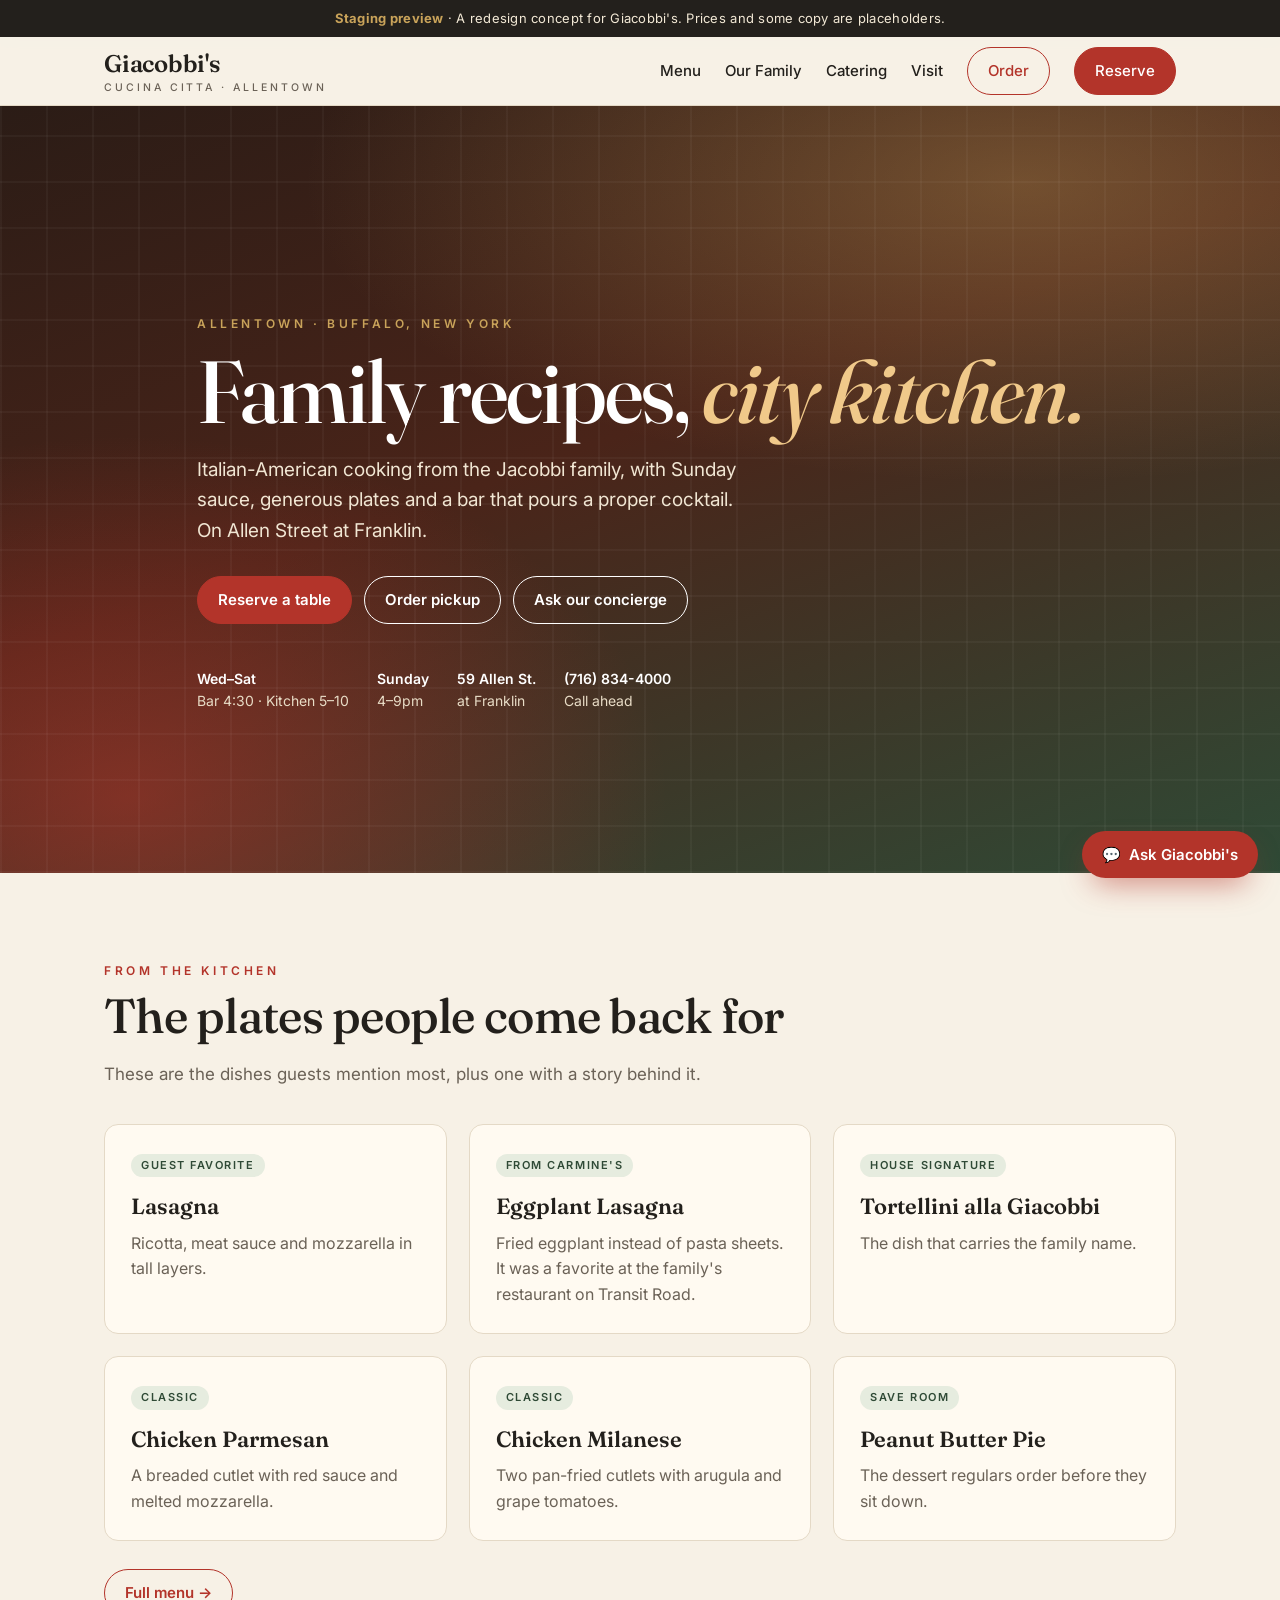
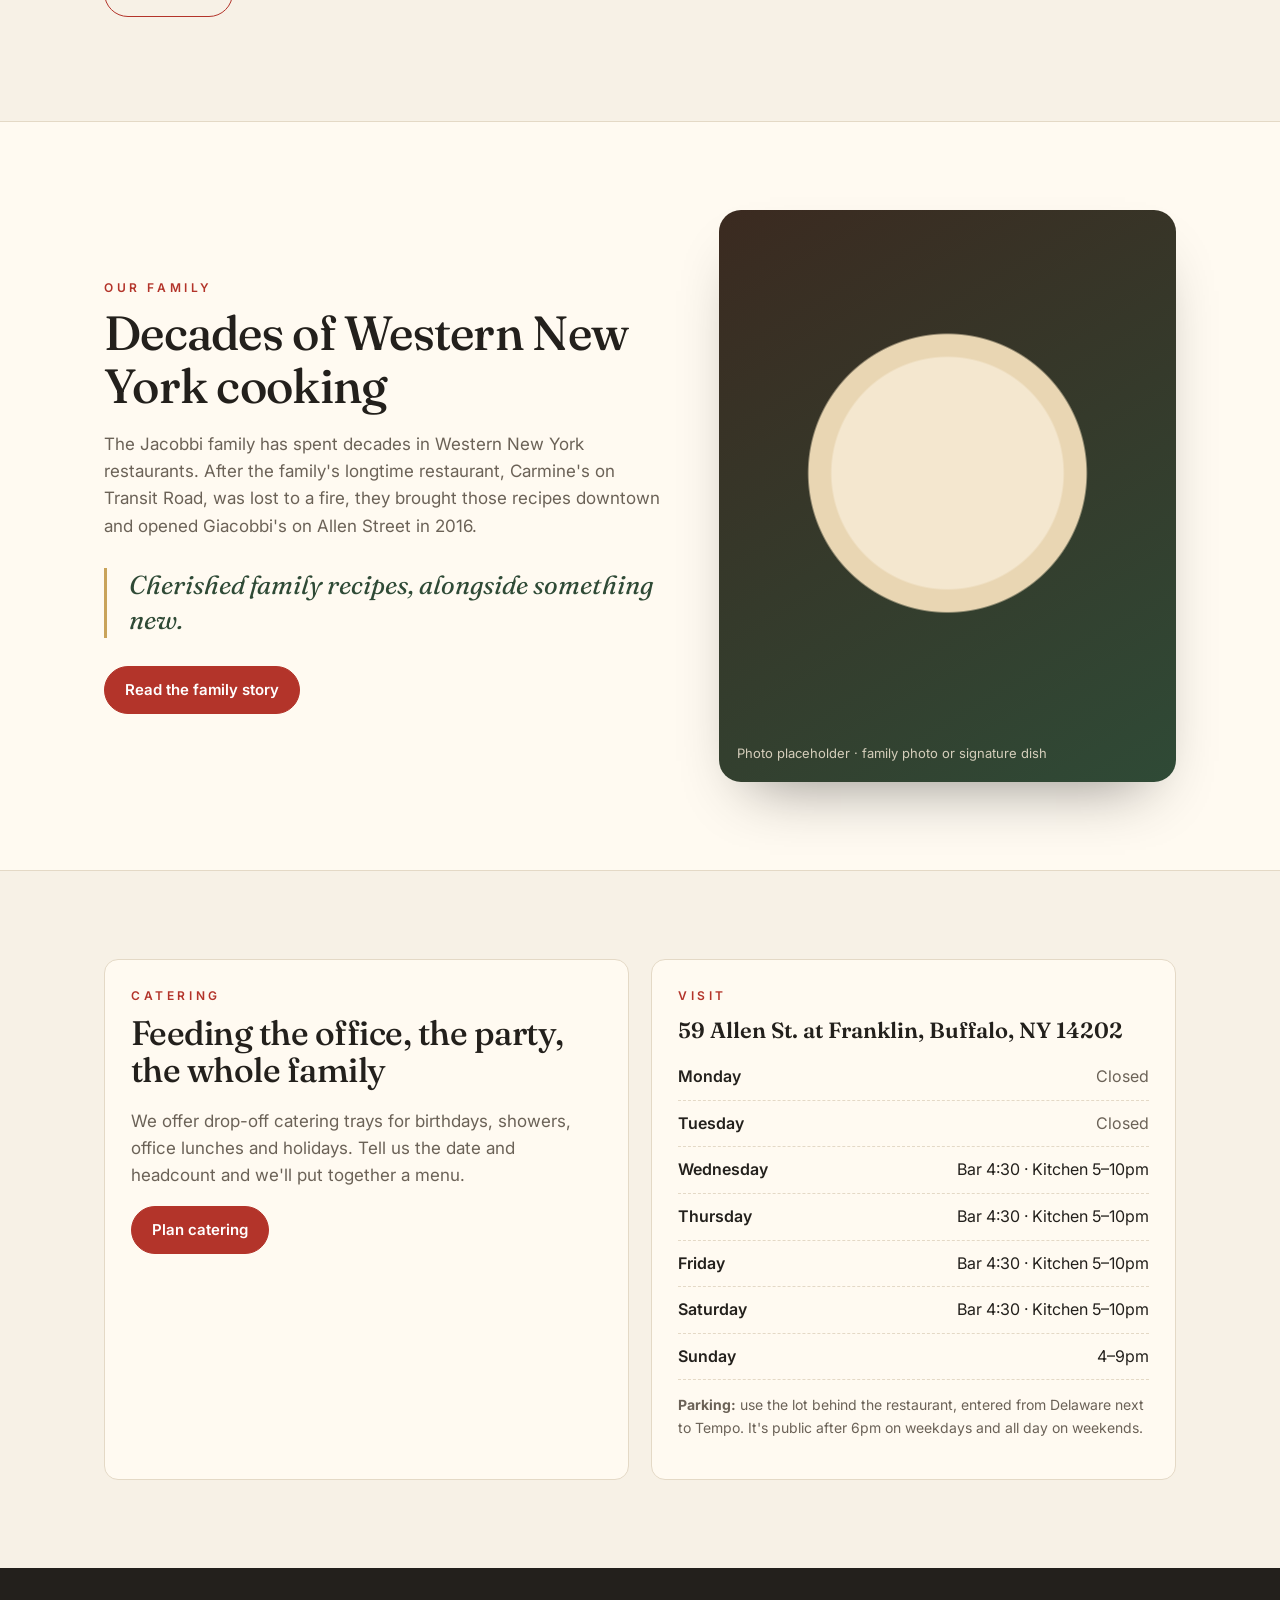
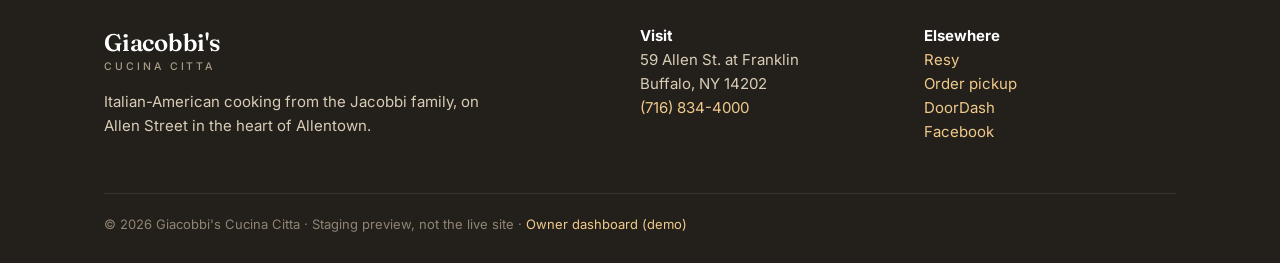
==== index.html @ 355006cf "Staging redesign: public site, demo concierge, owner dashboard Co-Authored-By: Claude Opus 5.5 <nore" ====
<!doctype html>
<html lang="en"><head>
<meta charset="utf-8"><meta name="viewport" content="width=device-width,initial-scale=1">
<title>Giacobbi's Cucina Citta | Italian Restaurant in Allentown, Buffalo NY</title>
<meta name="description" content="Family Italian-American restaurant at 59 Allen St. in Buffalo's Allentown. Lasagna, chicken parm, house cocktails, takeout and drop-off catering. Reserve on Resy.">
<meta name="robots" content="noindex,nofollow">
<meta property="og:title" content="Giacobbi's Cucina Citta | Italian Restaurant in Allentown, Buffalo NY"><meta property="og:description" content="Family Italian-American restaurant at 59 Allen St. in Buffalo's Allentown. Lasagna, chicken parm, house cocktails, takeout and drop-off catering. Reserve on Resy."><meta property="og:type" content="restaurant">
<link rel="preconnect" href="https://fonts.googleapis.com"><link rel="preconnect" href="https://fonts.gstatic.com" crossorigin>
<link href="https://fonts.googleapis.com/css2?family=Fraunces:ital,opsz,wght@0,9..144,400..700;1,9..144,400..600&family=Inter:wght@400;500;600;700&display=swap" rel="stylesheet">
<link rel="stylesheet" href="/assets/site.css">
<script type="application/ld+json">{"@context":"https://schema.org","@type":"Restaurant","name":"Giacobbi's Cucina Citta","servesCuisine":["Italian","Italian-American"],"priceRange":"$$","telephone":"+17168344000","url":"https://giacobbis.com/","address":{"@type":"PostalAddress","streetAddress":"59 Allen St","addressLocality":"Buffalo","addressRegion":"NY","postalCode":"14202","addressCountry":"US"},"areaServed":"Buffalo, NY","acceptsReservations":"https://resy.com/cities/buffalo-ny/venues/giacobbis","hasMenu":"https://giacobbis.com/menu.html","sameAs":["https://www.facebook.com/giacobbisCucina/","https://resy.com/cities/buffalo-ny/venues/giacobbis"],"openingHoursSpecification":[{"@type":"OpeningHoursSpecification","dayOfWeek":["Wednesday","Thursday","Friday","Saturday"],"opens":"16:30","closes":"22:00"},{"@type":"OpeningHoursSpecification","dayOfWeek":"Sunday","opens":"16:00","closes":"21:00"}],"potentialAction":[{"@type":"ReserveAction","target":"https://resy.com/cities/buffalo-ny/venues/giacobbis"},{"@type":"OrderAction","target":"https://ordering.chownow.com/order/20612/locations"}]}</script>
</head><body>

<div class="demo-banner"><b>Staging preview</b> · A redesign concept for Giacobbi's. Prices and some copy are placeholders.</div>
<header class="nav"><div class="wrap">
  <a class="brand" href="/">Giacobbi's<small>Cucina Citta · Allentown</small></a>
  <button class="menu-toggle" aria-label="Menu" onclick="document.querySelector('nav.links').classList.toggle('open')">☰</button>
  <nav class="links">
    <a href="/menu.html">Menu</a><a href="/story.html">Our Family</a><a href="/catering.html">Catering</a><a href="/#visit">Visit</a>
    <a class="btn ghost" href="https://ordering.chownow.com/order/20612/locations" target="_blank" rel="noopener">Order</a>
    <a class="btn primary" href="https://resy.com/cities/buffalo-ny/venues/giacobbis" target="_blank" rel="noopener">Reserve</a>
  </nav>
</div></header>
<main>
<section class="hero"><div class="wrap">
  <div class="eyebrow">Allentown · Buffalo, New York</div>
  <h1>Family recipes, <em>city kitchen.</em></h1>
  <p class="lead">Italian-American cooking from the Jacobbi family, with Sunday sauce, generous plates and a bar that pours a proper cocktail. On Allen Street at Franklin.</p>
  <div class="ctas">
    <a class="btn primary" href="https://resy.com/cities/buffalo-ny/venues/giacobbis" target="_blank" rel="noopener">Reserve a table</a>
    <a class="btn light" href="https://ordering.chownow.com/order/20612/locations" target="_blank" rel="noopener">Order pickup</a>
    <a class="btn light" href="#" data-open-chat>Ask our concierge</a>
  </div>
  <div class="meta">
    <div><b>Wed–Sat</b>Bar 4:30 · Kitchen 5–10</div>
    <div><b>Sunday</b>4–9pm</div>
    <div><b>59 Allen St.</b>at Franklin</div>
    <div><b>(716) 834-4000</b>Call ahead</div>
  </div>
</div></section>

<section><div class="wrap">
  <div class="eyebrow" style="color:var(--tomato)">From the kitchen</div>
  <h2>The plates people come back for</h2>
  <p class="sub">These are the dishes guests mention most, plus one with a story behind it.</p>
  <div class="grid g3" style="margin-top:36px">
    <div class="card dish"><span class="tag">Guest favorite</span><h3>Lasagna</h3><p>Ricotta, meat sauce and mozzarella in tall layers.</p></div>
    <div class="card dish"><span class="tag">From Carmine's</span><h3>Eggplant Lasagna</h3><p>Fried eggplant instead of pasta sheets. It was a favorite at the family's restaurant on Transit Road.</p></div>
    <div class="card dish"><span class="tag">House signature</span><h3>Tortellini alla Giacobbi</h3><p>The dish that carries the family name.</p></div>
    <div class="card dish"><span class="tag">Classic</span><h3>Chicken Parmesan</h3><p>A breaded cutlet with red sauce and melted mozzarella.</p></div>
    <div class="card dish"><span class="tag">Classic</span><h3>Chicken Milanese</h3><p>Two pan-fried cutlets with arugula and grape tomatoes.</p></div>
    <div class="card dish"><span class="tag">Save room</span><h3>Peanut Butter Pie</h3><p>The dessert regulars order before they sit down.</p></div>
  </div>
  <p style="margin-top:28px"><a class="btn ghost" href="/menu.html">Full menu →</a></p>
</div></section>

<section class="alt"><div class="wrap split">
  <div>
    <div class="eyebrow" style="color:var(--tomato)">Our family</div>
    <h2>Decades of Western New York cooking</h2>
    <p class="sub">The Jacobbi family has spent decades in Western New York restaurants. After the family's longtime restaurant, Carmine's on Transit Road, was lost to a fire, they brought those recipes downtown and opened Giacobbi's on Allen Street in 2016.</p>
    <p class="quote">Cherished family recipes, alongside something new.</p>
    <a class="btn primary" href="/story.html">Read the family story</a>
  </div>
  <div class="plate"><span>Photo placeholder · family photo or signature dish</span></div>
</div></section>

<section><div class="wrap grid g2">
  <div class="card">
    <div class="eyebrow" style="color:var(--tomato)">Catering</div>
    <h2 style="font-size:34px">Feeding the office, the party, the whole family</h2>
    <p class="sub">We offer drop-off catering trays for birthdays, showers, office lunches and holidays. Tell us the date and headcount and we'll put together a menu.</p>
    <a class="btn primary" href="/catering.html">Plan catering</a>
  </div>
  <div class="card" id="visit">
    <div class="eyebrow" style="color:var(--tomato)">Visit</div>
    <h3 style="margin-top:8px">59 Allen St. at Franklin, Buffalo, NY 14202</h3>
    <ul class="info-list"><li><span>Monday</span><span class="closed">Closed</span></li><li><span>Tuesday</span><span class="closed">Closed</span></li><li><span>Wednesday</span><span class="">Bar 4:30 · Kitchen 5–10pm</span></li><li><span>Thursday</span><span class="">Bar 4:30 · Kitchen 5–10pm</span></li><li><span>Friday</span><span class="">Bar 4:30 · Kitchen 5–10pm</span></li><li><span>Saturday</span><span class="">Bar 4:30 · Kitchen 5–10pm</span></li><li><span>Sunday</span><span class="">4–9pm</span></li></ul>
    <p style="font-size:14px;color:var(--muted);margin-top:14px"><b>Parking:</b> use the lot behind the restaurant, entered from Delaware next to Tempo. It's public after 6pm on weekdays and all day on weekends.</p>
  </div>
</div></section></main>

<footer><div class="wrap">
  <div class="cols">
    <div><div class="brand" style="color:#fff">Giacobbi's<small style="color:#a99c86">Cucina Citta</small></div>
      <p style="max-width:380px">Italian-American cooking from the Jacobbi family, on Allen Street in the heart of Allentown.</p></div>
    <div><b style="color:#fff">Visit</b><br>59 Allen St. at Franklin<br>Buffalo, NY 14202<br><a href="tel:+17168344000">(716) 834-4000</a></div>
    <div><b style="color:#fff">Elsewhere</b><br><a href="https://resy.com/cities/buffalo-ny/venues/giacobbis">Resy</a><br><a href="https://ordering.chownow.com/order/20612/locations">Order pickup</a><br><a href="https://www.doordash.com/store/giacobbi's-cucina-citta-buffalo-36517553/82092749/">DoorDash</a><br><a href="https://www.facebook.com/giacobbisCucina/">Facebook</a></div>
  </div>
  <div class="fine">© 2026 Giacobbi's Cucina Citta · Staging preview, not the live site · <a href="/admin/">Owner dashboard (demo)</a></div>
</div></footer>
<script src="/assets/chat.js" defer></script>
</body></html>
---- assets/site.css ----
:root{
  --cream:#f7f1e6; --paper:#fffaf1; --ink:#23201c; --muted:#6b6257;
  --tomato:#b3342a; --tomato-dk:#8e2620; --basil:#2f4a36; --gold:#c9a35a;
  --line:#e4d9c6; --radius:14px;
  --serif:"Fraunces",Georgia,serif; --sans:"Inter",system-ui,-apple-system,sans-serif;
}
*{box-sizing:border-box}
html{scroll-behavior:smooth}
body{margin:0;font-family:var(--sans);color:var(--ink);background:var(--cream);line-height:1.6;-webkit-font-smoothing:antialiased}
img{max-width:100%;display:block}
a{color:var(--tomato)}
.wrap{max-width:1120px;margin:0 auto;padding:0 24px}
.demo-banner{background:var(--ink);color:#f3e9d6;text-align:center;font-size:13px;padding:8px 16px;letter-spacing:.02em}
.demo-banner b{color:var(--gold)}

/* nav */
header.nav{position:sticky;top:0;z-index:20;background:rgba(247,241,230,.92);backdrop-filter:blur(8px);border-bottom:1px solid var(--line)}
header.nav .wrap{display:flex;align-items:center;justify-content:space-between;height:68px;gap:16px}
.brand{font-family:var(--serif);font-size:24px;font-weight:600;color:var(--ink);text-decoration:none;letter-spacing:-.01em}
.brand small{display:block;font-family:var(--sans);font-size:10.5px;letter-spacing:.28em;text-transform:uppercase;color:var(--muted);font-weight:500;margin-top:-4px}
nav.links{display:flex;gap:24px;align-items:center}
nav.links a{color:var(--ink);text-decoration:none;font-size:15px;font-weight:500}
nav.links a:hover,nav.links a[aria-current]{color:var(--tomato)}
.btn{display:inline-flex;align-items:center;gap:8px;border-radius:999px;padding:11px 20px;font-weight:600;font-size:15px;text-decoration:none;border:1.5px solid var(--tomato);transition:.15s;cursor:pointer;font-family:inherit}
.btn.primary{background:var(--tomato);color:#fff}
.btn.primary:hover{background:var(--tomato-dk);border-color:var(--tomato-dk)}
.btn.ghost{background:transparent;color:var(--tomato)}
.btn.ghost:hover{background:var(--tomato);color:#fff}
.btn.light{border-color:#fff;color:#fff;background:transparent}
.btn.light:hover{background:#fff;color:var(--ink)}
.menu-toggle{display:none;background:none;border:0;font-size:26px;cursor:pointer}
@media (max-width:820px){
  nav.links{display:none;position:absolute;top:68px;left:0;right:0;background:var(--paper);flex-direction:column;padding:20px;border-bottom:1px solid var(--line)}
  nav.links.open{display:flex}
  .menu-toggle{display:block}
}

/* hero */
.hero{position:relative;min-height:78vh;display:flex;align-items:flex-end;color:#fff;overflow:hidden;
  background:
    radial-gradient(1200px 500px at 80% 10%,rgba(201,163,90,.35),transparent 60%),
    radial-gradient(900px 600px at 10% 90%,rgba(179,52,42,.55),transparent 60%),
    linear-gradient(160deg,#2b1c16 0%,#4a2419 45%,#2f4a36 100%)}
.hero::after{content:"";position:absolute;inset:0;background:repeating-linear-gradient(90deg,rgba(255,255,255,.035) 0 2px,transparent 2px 46px),repeating-linear-gradient(0deg,rgba(255,255,255,.035) 0 2px,transparent 2px 46px);pointer-events:none}
.hero .wrap{position:relative;z-index:1;padding-bottom:72px;padding-top:120px}
.eyebrow{font-size:12px;letter-spacing:.3em;text-transform:uppercase;color:var(--gold);font-weight:600}
.hero h1{font-family:var(--serif);font-weight:500;font-size:clamp(44px,7vw,88px);line-height:1.02;margin:14px 0 18px;letter-spacing:-.02em;max-width:900px}
.hero h1 em{color:#f0c98a;font-style:italic}
.hero p.lead{font-size:19px;max-width:560px;color:#f1e6d3;margin:0 0 30px}
.hero .ctas{display:flex;gap:12px;flex-wrap:wrap}
.hero .meta{display:flex;gap:28px;flex-wrap:wrap;margin-top:44px;font-size:14px;color:#e8dcc6}
.hero .meta b{display:block;color:#fff;font-weight:600}

/* sections */
section{padding:88px 0}
section.alt{background:var(--paper);border-top:1px solid var(--line);border-bottom:1px solid var(--line)}
h2{font-family:var(--serif);font-weight:500;font-size:clamp(32px,4vw,48px);line-height:1.1;margin:10px 0 18px;letter-spacing:-.015em}
h3{font-family:var(--serif);font-weight:600;font-size:22px;margin:0 0 6px}
.sub{color:var(--muted);font-size:17px;max-width:640px}
.grid{display:grid;gap:22px}
.g3{grid-template-columns:repeat(3,1fr)}
.g2{grid-template-columns:repeat(2,1fr)}
@media (max-width:820px){.g3,.g2{grid-template-columns:1fr}}
.card{background:var(--paper);border:1px solid var(--line);border-radius:var(--radius);padding:26px}
section.alt .card{background:var(--cream)}
.dish .tag{display:inline-block;font-size:11px;letter-spacing:.14em;text-transform:uppercase;color:var(--basil);background:#e6ecdf;border-radius:999px;padding:3px 10px;margin-bottom:12px;font-weight:600}
.dish p{color:var(--muted);margin:6px 0 0}
.split{display:grid;grid-template-columns:1.1fr .9fr;gap:56px;align-items:center}
@media (max-width:820px){.split{grid-template-columns:1fr;gap:32px}}
.plate{aspect-ratio:4/5;border-radius:22px;background:
  radial-gradient(circle at 50% 46%,#f4e7cf 0 30%,#e9d6b3 30.5% 36%,transparent 36.5%),
  radial-gradient(circle at 50% 46%,#b3342a 0 22%,transparent 22.5%),
  linear-gradient(150deg,#3b2a20,#2f4a36);position:relative;box-shadow:0 30px 60px -30px rgba(0,0,0,.45)}
.plate span{position:absolute;bottom:18px;left:18px;right:18px;color:#f1e6d3;font-size:13px;opacity:.85}
.quote{font-family:var(--serif);font-size:26px;line-height:1.35;font-style:italic;color:var(--basil);border-left:3px solid var(--gold);padding-left:22px;margin:28px 0}

.info-list{list-style:none;padding:0;margin:0}
.info-list li{display:flex;justify-content:space-between;padding:10px 0;border-bottom:1px dashed var(--line);gap:12px}
.info-list li span:first-child{font-weight:600}
.closed{color:var(--muted)}

/* menu page */
.menu-nav{display:flex;gap:10px;flex-wrap:wrap;margin:24px 0 8px}
.menu-nav a{border:1px solid var(--line);background:var(--paper);border-radius:999px;padding:7px 16px;text-decoration:none;color:var(--ink);font-size:14px;font-weight:500}
.menu-nav a:hover{border-color:var(--tomato);color:var(--tomato)}
.menu-section{margin-top:56px}
.menu-section h2{font-size:34px;border-bottom:1px solid var(--line);padding-bottom:10px}
.item{display:flex;gap:16px;padding:16px 0;border-bottom:1px dashed var(--line)}
.item .nm{font-weight:600;font-size:17px}
.item .ds{color:var(--muted);font-size:15px}
.item .pr{margin-left:auto;font-weight:600;white-space:nowrap;color:var(--tomato)}
.item .heritage{font-size:11px;letter-spacing:.12em;text-transform:uppercase;color:var(--gold);font-weight:700;margin-left:6px}
.note{background:#fff3d9;border:1px solid #ecd49b;border-radius:10px;padding:12px 16px;font-size:14px;color:#6b5320}

/* footer */
footer{background:var(--ink);color:#d9ccb6;padding:56px 0 28px;font-size:15px}
footer a{color:#f0c98a;text-decoration:none}
footer .cols{display:grid;grid-template-columns:2fr 1fr 1fr;gap:32px}
@media (max-width:820px){footer .cols{grid-template-columns:1fr}}
footer .fine{margin-top:40px;font-size:13px;color:#8f8473;border-top:1px solid #3a342d;padding-top:20px}

/* form */
form.stack{display:grid;gap:14px}
label{font-size:14px;font-weight:600;display:grid;gap:6px}
input,select,textarea{font:inherit;padding:11px 14px;border-radius:10px;border:1px solid var(--line);background:#fff;color:var(--ink)}
input:focus,select:focus,textarea:focus{outline:2px solid var(--gold);border-color:var(--gold)}

/* chat widget */
.chat-fab{position:fixed;right:22px;bottom:22px;z-index:50;background:var(--tomato);color:#fff;border:0;border-radius:999px;padding:14px 20px;font:600 15px var(--sans);box-shadow:0 14px 30px -10px rgba(179,52,42,.6);cursor:pointer;display:flex;gap:8px;align-items:center}
.chat-fab:hover{background:var(--tomato-dk)}
.chat-panel{position:fixed;right:22px;bottom:86px;z-index:51;width:min(380px,calc(100vw - 32px));height:min(560px,calc(100vh - 120px));background:var(--paper);border:1px solid var(--line);border-radius:18px;box-shadow:0 30px 70px -20px rgba(0,0,0,.35);display:none;flex-direction:column;overflow:hidden}
.chat-panel.open{display:flex}
.chat-head{background:var(--basil);color:#fff;padding:14px 18px;display:flex;justify-content:space-between;align-items:center}
.chat-head b{font-family:var(--serif);font-size:18px;font-weight:600}
.chat-head small{display:block;opacity:.8;font-size:12px}
.chat-head button{background:none;border:0;color:#fff;font-size:22px;cursor:pointer}
.chat-body{flex:1;overflow-y:auto;padding:16px;display:flex;flex-direction:column;gap:10px}
.msg{max-width:85%;padding:10px 14px;border-radius:14px;font-size:14.5px;line-height:1.45}
.msg.bot{background:#fff;border:1px solid var(--line);align-self:flex-start;border-bottom-left-radius:4px}
.msg.me{background:var(--tomato);color:#fff;align-self:flex-end;border-bottom-right-radius:4px}
.msg a.btn{margin-top:8px;padding:7px 14px;font-size:13px}
.chips{display:flex;flex-wrap:wrap;gap:6px;padding:0 16px 10px}
.chips button{border:1px solid var(--line);background:#fff;border-radius:999px;padding:6px 12px;font:500 13px var(--sans);cursor:pointer;color:var(--ink)}
.chips button:hover{border-color:var(--tomato);color:var(--tomato)}
.chat-input{display:flex;border-top:1px solid var(--line)}
.chat-input input{flex:1;border:0;border-radius:0;padding:14px 16px;background:var(--paper)}
.chat-input input:focus{outline:none}
.chat-input button{border:0;background:var(--tomato);color:#fff;padding:0 18px;font-weight:600;cursor:pointer}
.typing{opacity:.6;font-style:italic}
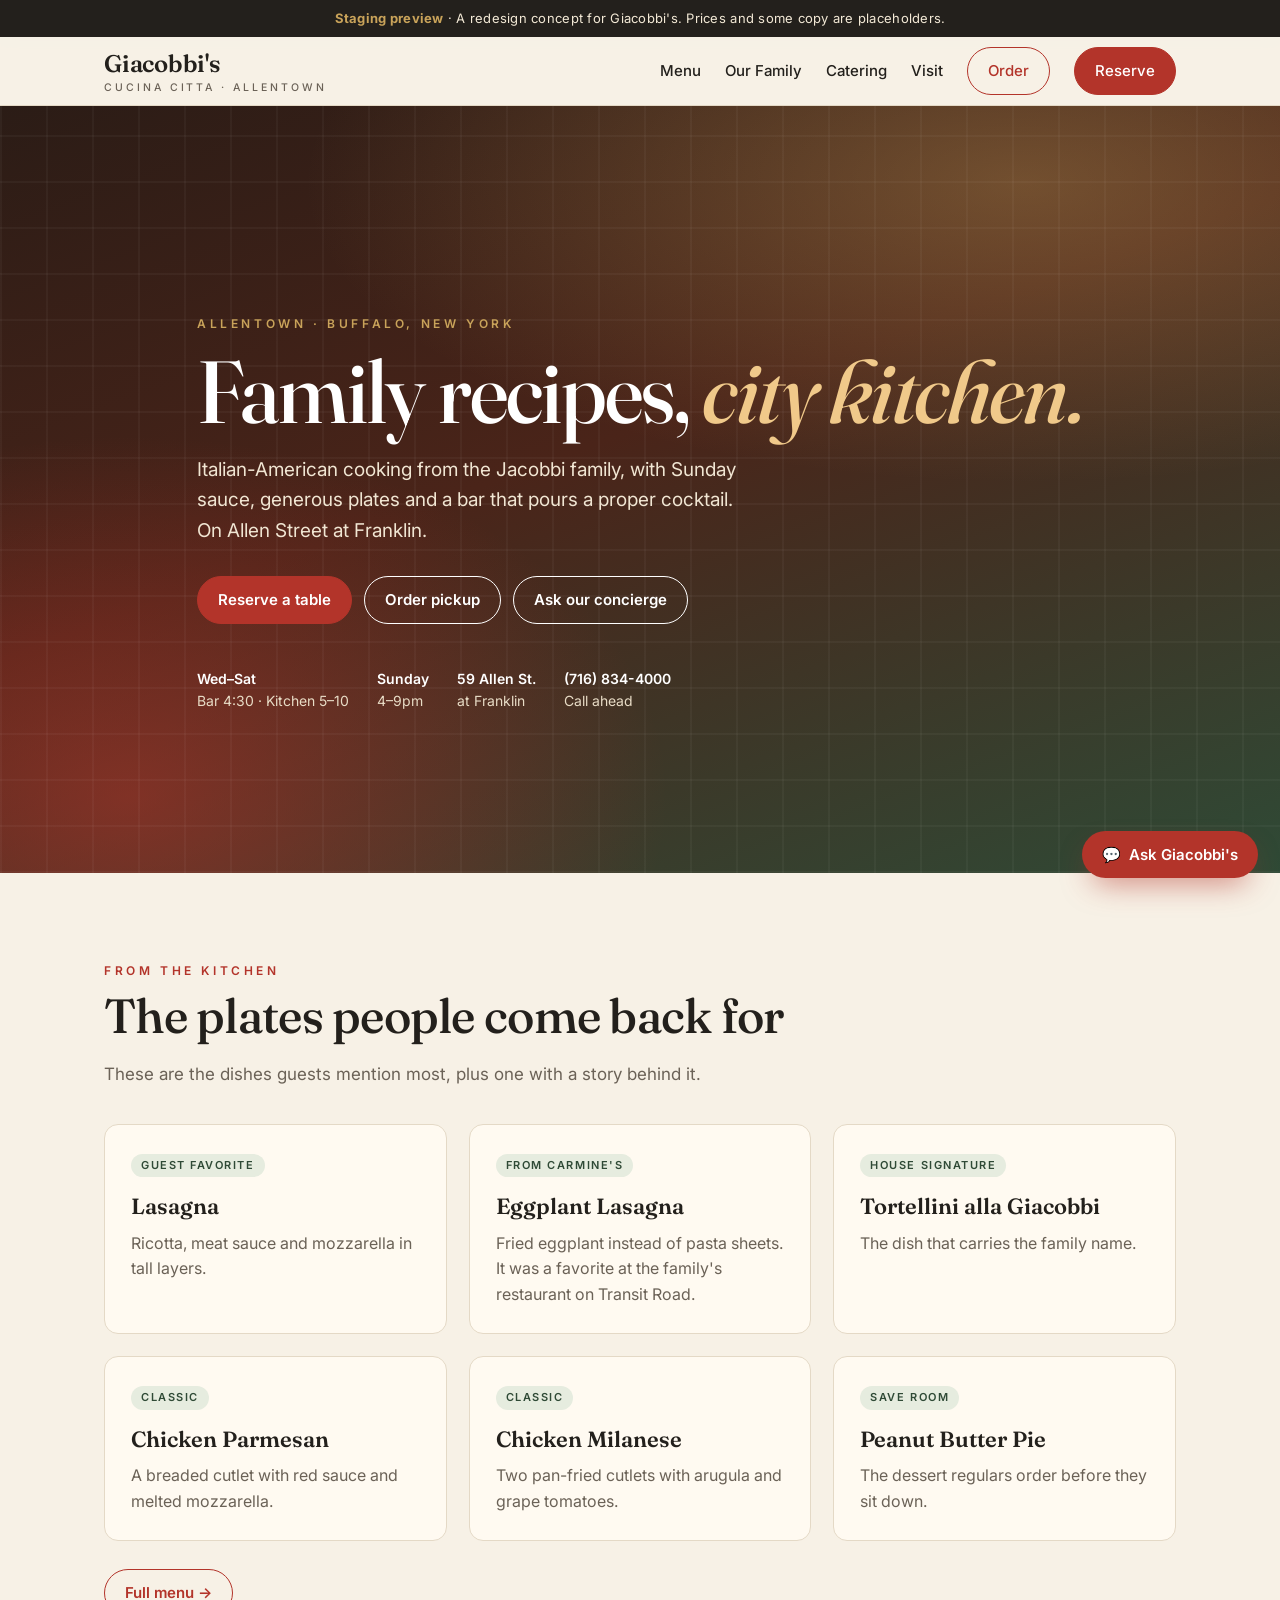
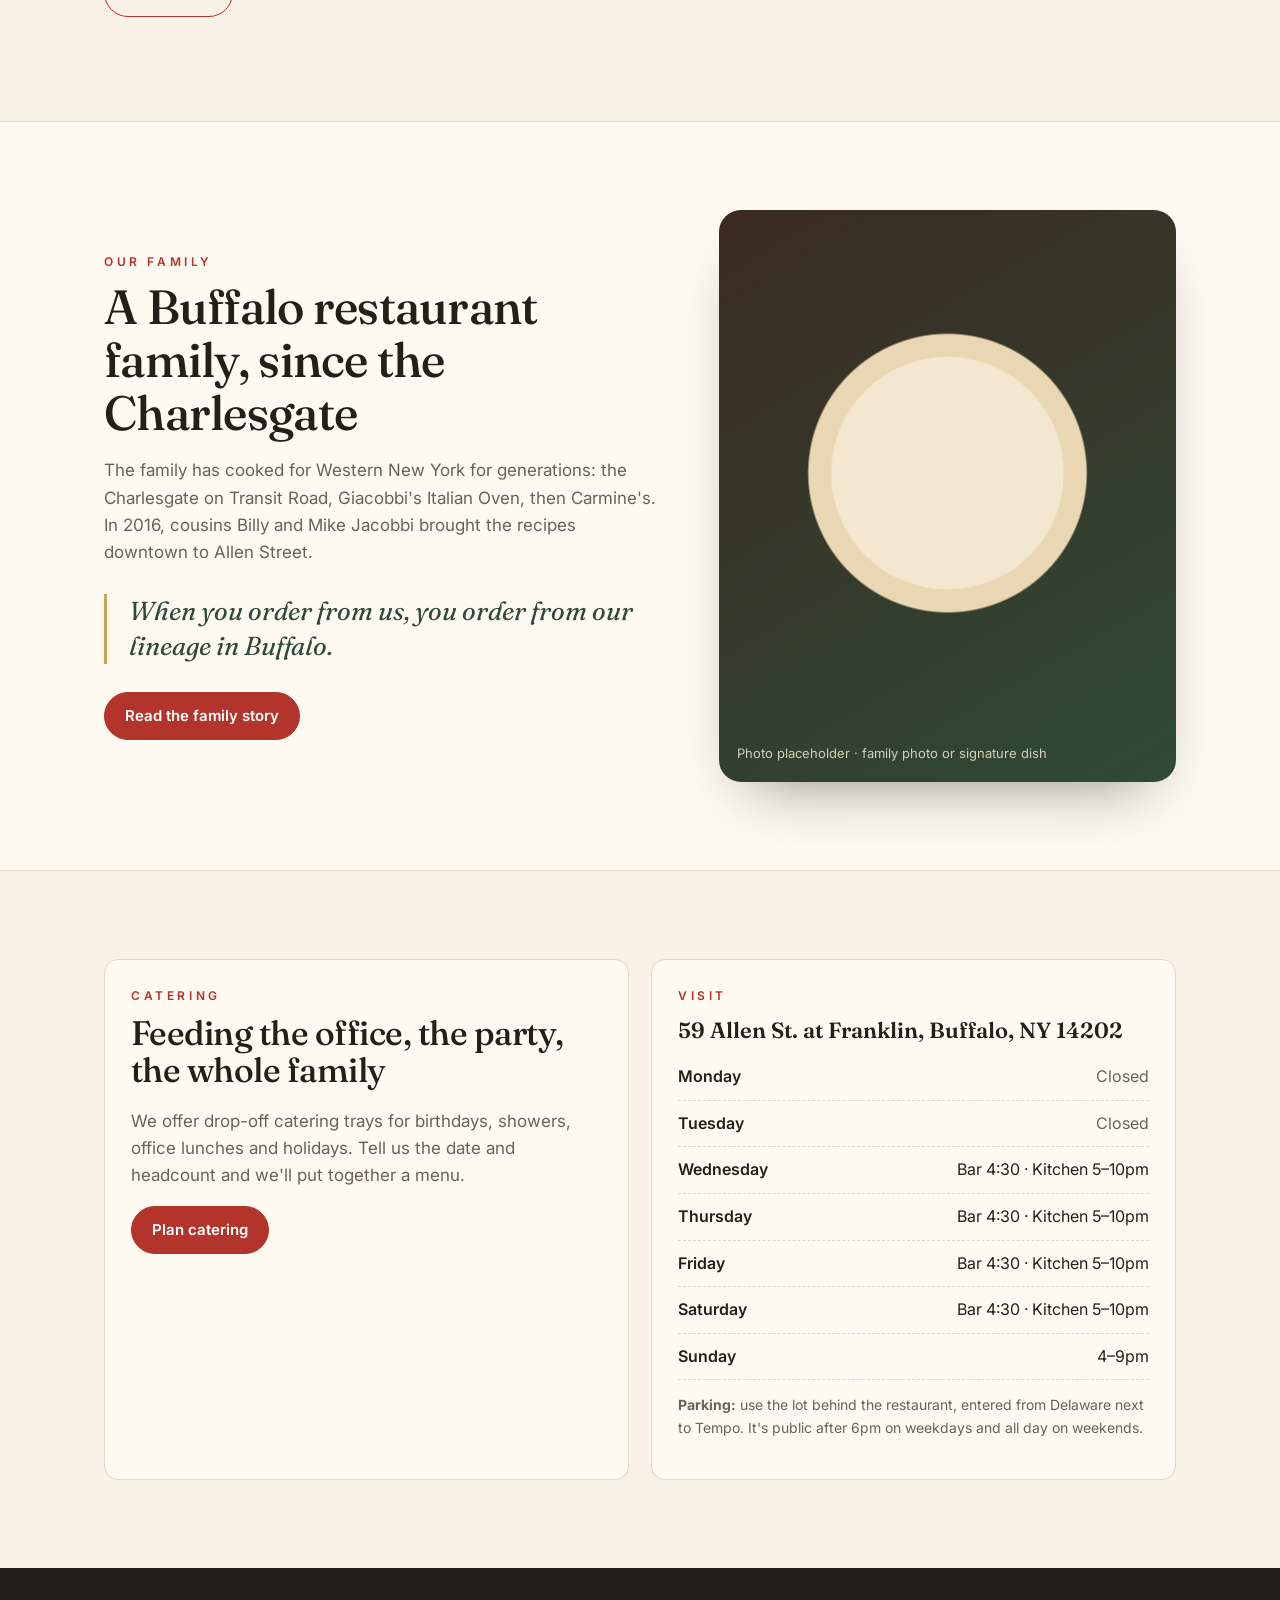
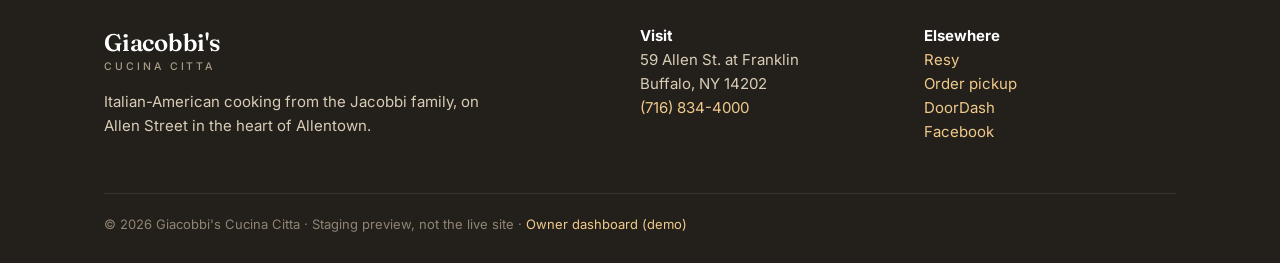
==== commit 2561589c: "Add family lineage: Charlesgate to Allen Street, press, GEO facts Co-Authored-By: Claude Opus 5.5 <n" ====
--- a/index.html
+++ b/index.html
@@ -8,7 +8,7 @@
 <link rel="preconnect" href="https://fonts.googleapis.com"><link rel="preconnect" href="https://fonts.gstatic.com" crossorigin>
 <link href="https://fonts.googleapis.com/css2?family=Fraunces:ital,opsz,wght@0,9..144,400..700;1,9..144,400..600&family=Inter:wght@400;500;600;700&display=swap" rel="stylesheet">
 <link rel="stylesheet" href="/assets/site.css">
-<script type="application/ld+json">{"@context":"https://schema.org","@type":"Restaurant","name":"Giacobbi's Cucina Citta","servesCuisine":["Italian","Italian-American"],"priceRange":"$$","telephone":"+17168344000","url":"https://giacobbis.com/","address":{"@type":"PostalAddress","streetAddress":"59 Allen St","addressLocality":"Buffalo","addressRegion":"NY","postalCode":"14202","addressCountry":"US"},"areaServed":"Buffalo, NY","acceptsReservations":"https://resy.com/cities/buffalo-ny/venues/giacobbis","hasMenu":"https://giacobbis.com/menu.html","sameAs":["https://www.facebook.com/giacobbisCucina/","https://resy.com/cities/buffalo-ny/venues/giacobbis"],"openingHoursSpecification":[{"@type":"OpeningHoursSpecification","dayOfWeek":["Wednesday","Thursday","Friday","Saturday"],"opens":"16:30","closes":"22:00"},{"@type":"OpeningHoursSpecification","dayOfWeek":"Sunday","opens":"16:00","closes":"21:00"}],"potentialAction":[{"@type":"ReserveAction","target":"https://resy.com/cities/buffalo-ny/venues/giacobbis"},{"@type":"OrderAction","target":"https://ordering.chownow.com/order/20612/locations"}]}</script>
+<script type="application/ld+json">{"@context":"https://schema.org","@type":"Restaurant","name":"Giacobbi's Cucina Citta","servesCuisine":["Italian","Italian-American"],"priceRange":"$$","telephone":"+17168344000","url":"https://giacobbis.com/","address":{"@type":"PostalAddress","streetAddress":"59 Allen St","addressLocality":"Buffalo","addressRegion":"NY","postalCode":"14202","addressCountry":"US"},"areaServed":"Buffalo, NY","foundingDate":"2016-05","founder":[{"@type":"Person","name":"Billy Jacobbi"},{"@type":"Person","name":"Mike Jacobbi"}],"acceptsReservations":"https://resy.com/cities/buffalo-ny/venues/giacobbis","hasMenu":"https://giacobbis.com/menu.html","sameAs":["https://www.facebook.com/giacobbisCucina/","https://resy.com/cities/buffalo-ny/venues/giacobbis"],"openingHoursSpecification":[{"@type":"OpeningHoursSpecification","dayOfWeek":["Wednesday","Thursday","Friday","Saturday"],"opens":"16:30","closes":"22:00"},{"@type":"OpeningHoursSpecification","dayOfWeek":"Sunday","opens":"16:00","closes":"21:00"}],"potentialAction":[{"@type":"ReserveAction","target":"https://resy.com/cities/buffalo-ny/venues/giacobbis"},{"@type":"OrderAction","target":"https://ordering.chownow.com/order/20612/locations"}]}</script>
 </head><body>
 
 <div class="demo-banner"><b>Staging preview</b> · A redesign concept for Giacobbi's. Prices and some copy are placeholders.</div>
@@ -57,9 +57,9 @@
 <section class="alt"><div class="wrap split">
   <div>
     <div class="eyebrow" style="color:var(--tomato)">Our family</div>
-    <h2>Decades of Western New York cooking</h2>
-    <p class="sub">The Jacobbi family has spent decades in Western New York restaurants. After the family's longtime restaurant, Carmine's on Transit Road, was lost to a fire, they brought those recipes downtown and opened Giacobbi's on Allen Street in 2016.</p>
-    <p class="quote">Cherished family recipes, alongside something new.</p>
+    <h2>A Buffalo restaurant family, since the Charlesgate</h2>
+    <p class="sub">The family has cooked for Western New York for generations: the Charlesgate on Transit Road, Giacobbi's Italian Oven, then Carmine's. In 2016, cousins Billy and Mike Jacobbi brought the recipes downtown to Allen Street.</p>
+    <p class="quote">When you order from us, you order from our lineage in Buffalo.</p>
     <a class="btn primary" href="/story.html">Read the family story</a>
   </div>
   <div class="plate"><span>Photo placeholder · family photo or signature dish</span></div>
--- a/assets/site.css
+++ b/assets/site.css
@@ -127,3 +127,15 @@
 .chat-input input:focus{outline:none}
 .chat-input button{border:0;background:var(--tomato);color:#fff;padding:0 18px;font-weight:600;cursor:pointer}
 .typing{opacity:.6;font-style:italic}
+
+/* lineage */
+.timeline{margin-top:40px;border-left:2px solid var(--gold);padding-left:28px;display:grid;gap:34px}
+.tl{position:relative}
+.tl::before{content:"";position:absolute;left:-36px;top:6px;width:14px;height:14px;border-radius:50%;background:var(--paper);border:3px solid var(--tomato)}
+.tl-era{font-size:12px;letter-spacing:.2em;text-transform:uppercase;color:var(--gold);font-weight:700}
+.tl h3{font-size:26px;margin:4px 0}
+.tl p{color:var(--muted);margin:0}
+.press{display:grid;gap:12px;margin-top:18px}
+.pr-item{display:flex;gap:18px;align-items:flex-start;background:var(--paper);border:1px solid var(--line);border-radius:12px;padding:14px 18px}
+.pr-y{font-family:var(--serif);font-size:24px;color:var(--tomato);min-width:64px}
+.pr-item span{color:var(--muted)}
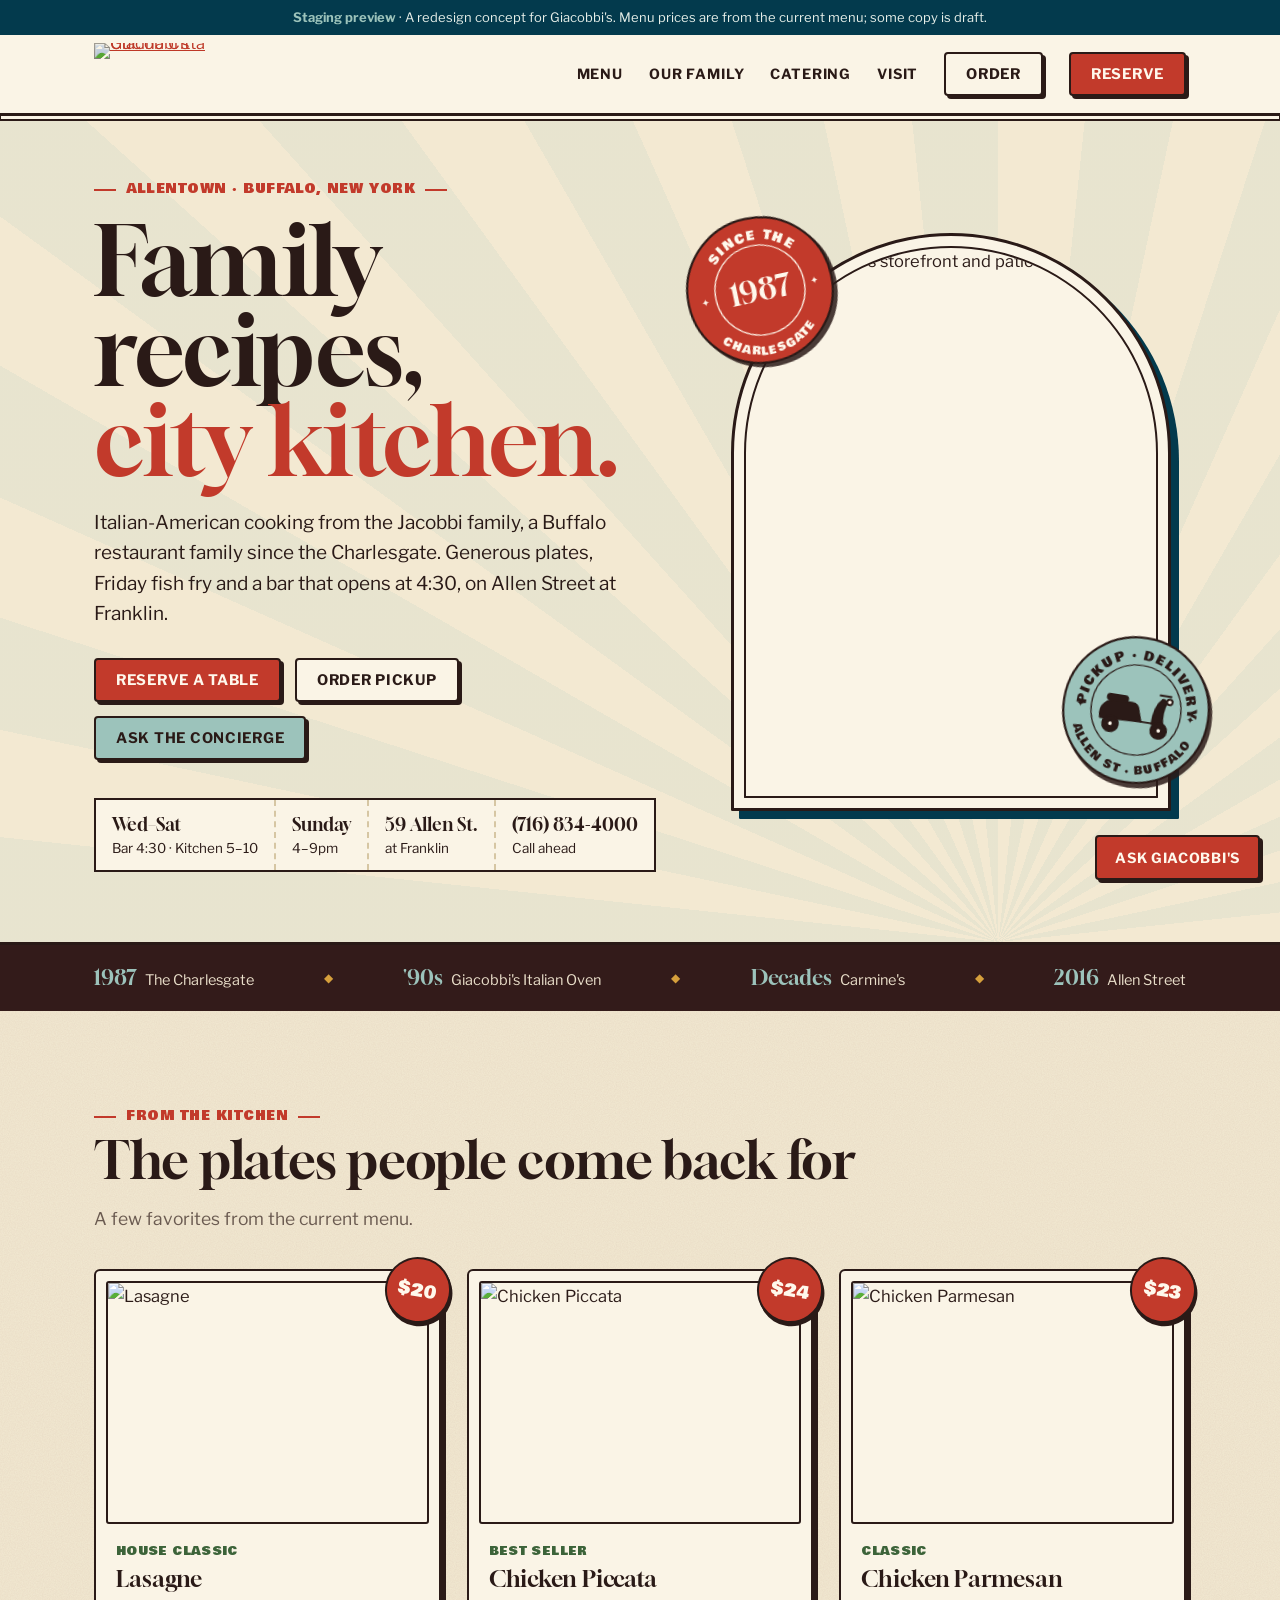
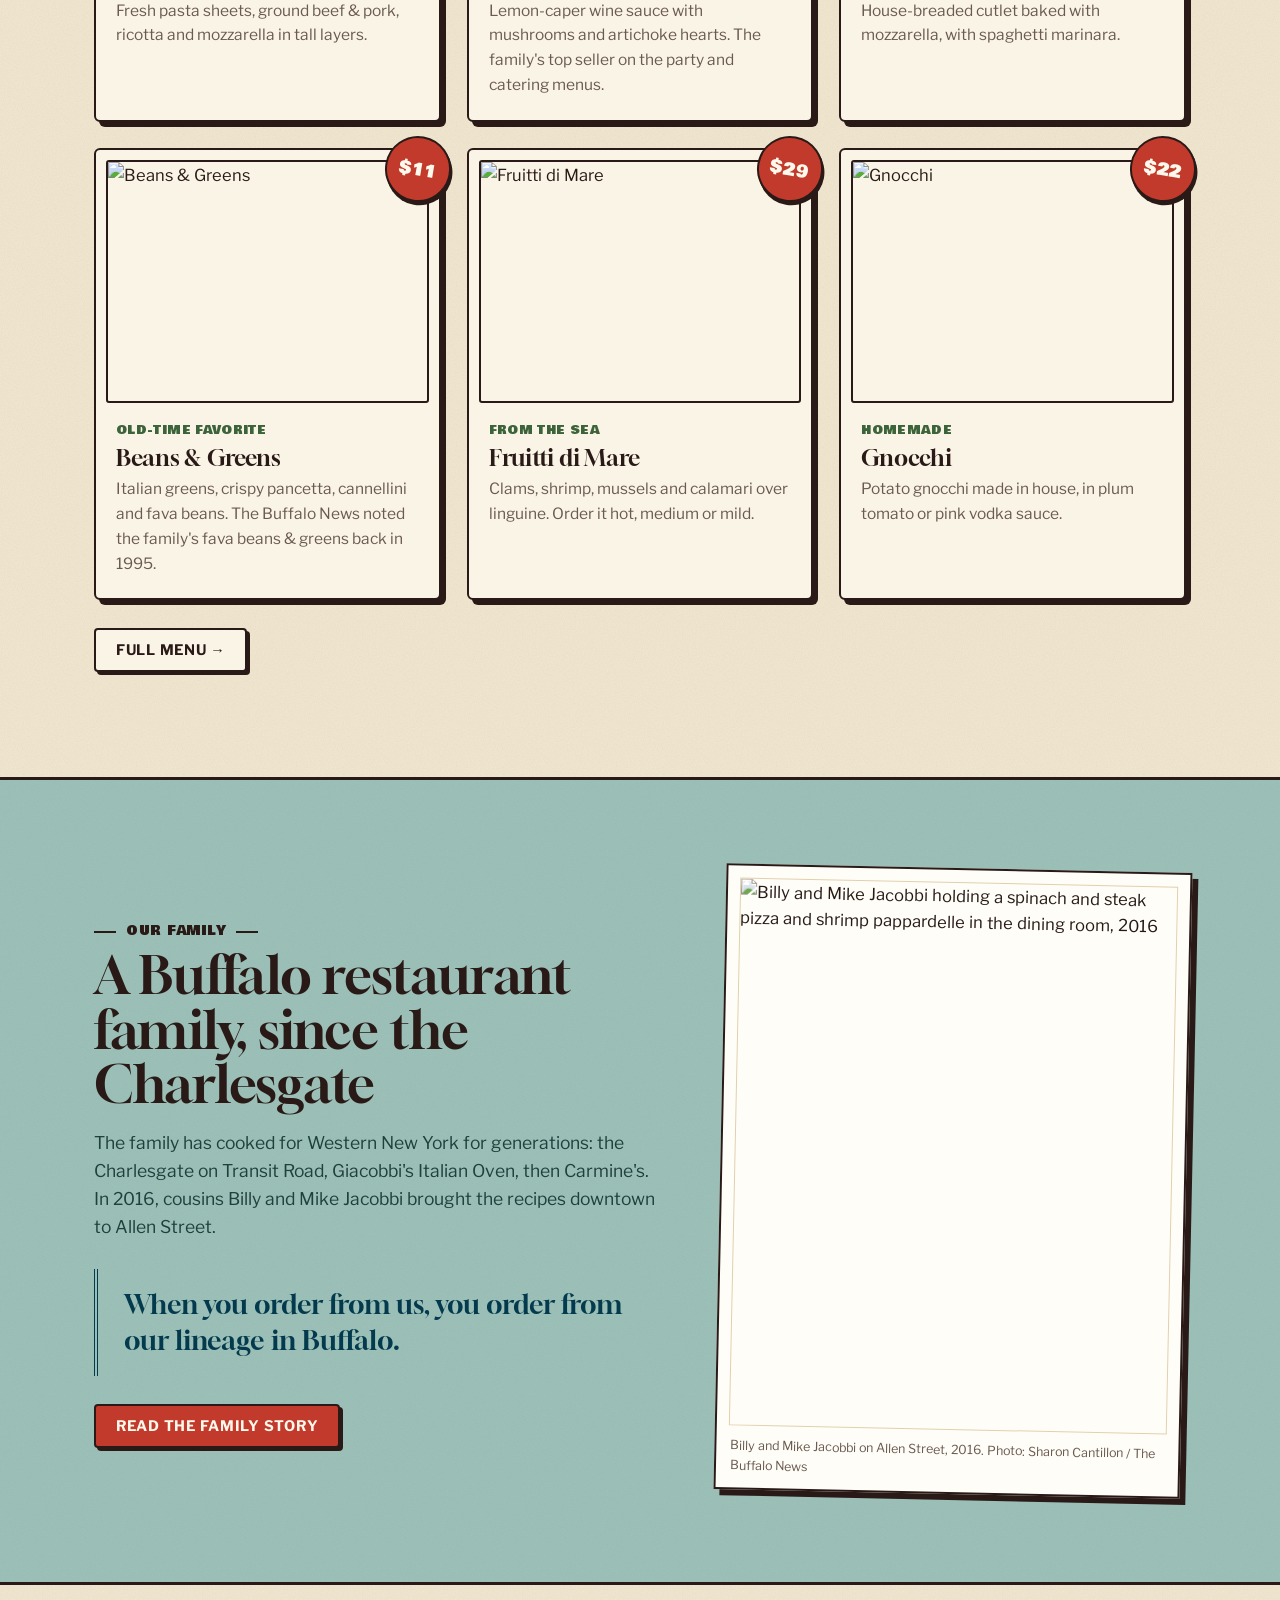
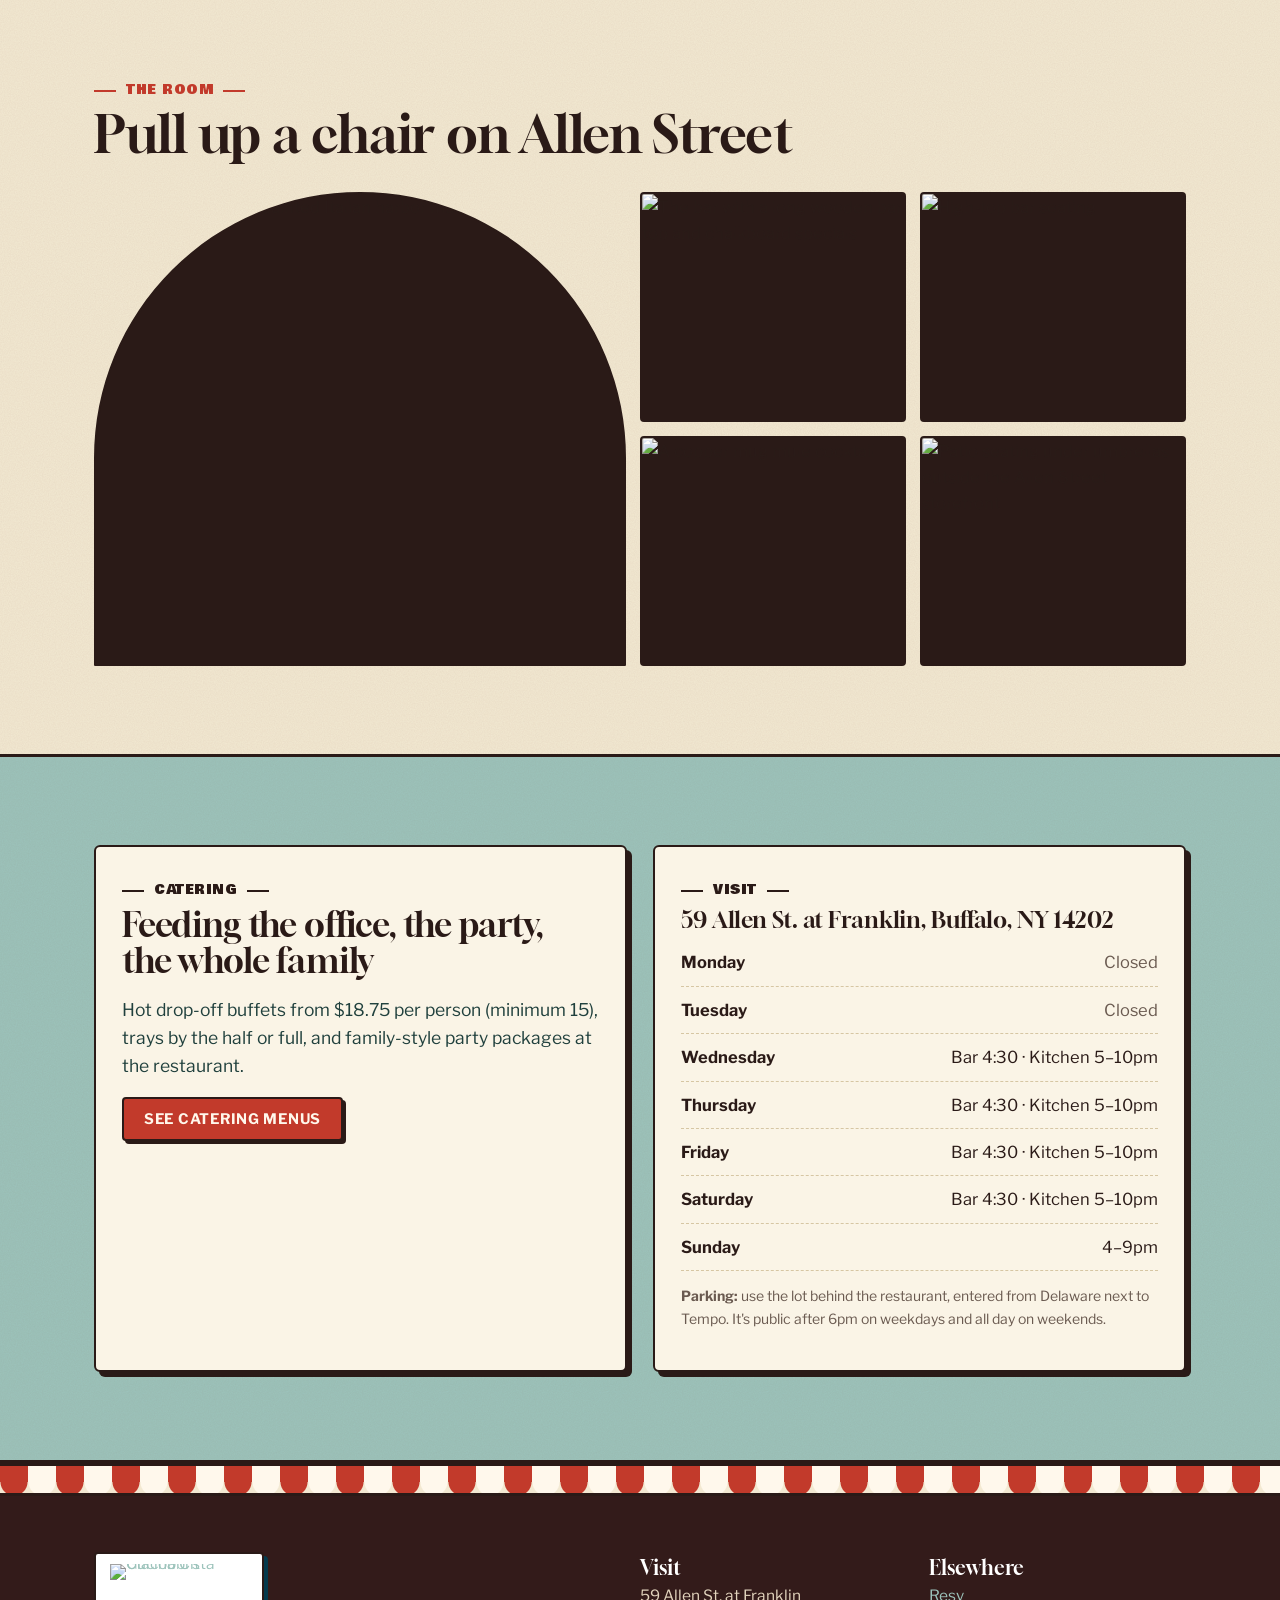
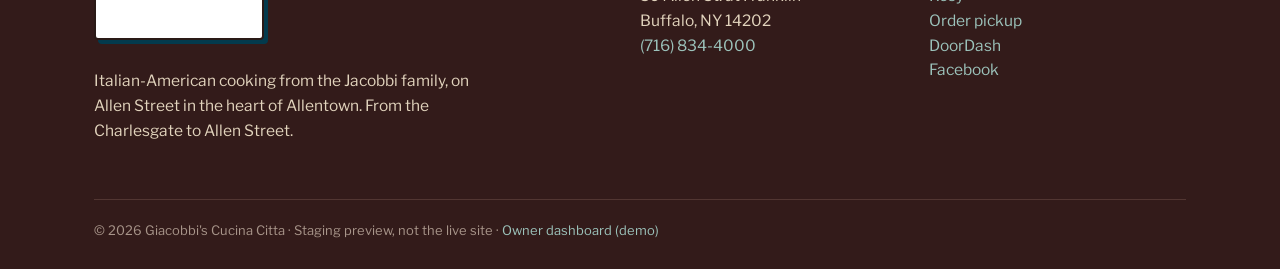
==== commit 2b0b821c: "Transcribe current dining, party and catering menus with real prices Dining menu from the Nov 2026 p" ====
--- a/index.html
+++ b/index.html
@@ -2,18 +2,24 @@
 <html lang="en"><head>
 <meta charset="utf-8"><meta name="viewport" content="width=device-width,initial-scale=1">
 <title>Giacobbi's Cucina Citta | Italian Restaurant in Allentown, Buffalo NY</title>
-<meta name="description" content="Family Italian-American restaurant at 59 Allen St. in Buffalo's Allentown. Lasagna, chicken parm, house cocktails, takeout and drop-off catering. Reserve on Resy.">
+<meta name="description" content="Family Italian-American restaurant at 59 Allen St. in Buffalo's Allentown. Lasagne, chicken piccata, beans & greens, Friday fish fry, takeout and drop-off catering. Reserve on Resy.">
 <meta name="robots" content="noindex,nofollow">
-<meta property="og:title" content="Giacobbi's Cucina Citta | Italian Restaurant in Allentown, Buffalo NY"><meta property="og:description" content="Family Italian-American restaurant at 59 Allen St. in Buffalo's Allentown. Lasagna, chicken parm, house cocktails, takeout and drop-off catering. Reserve on Resy."><meta property="og:type" content="restaurant">
+<meta name="theme-color" content="#331b1a">
+<link rel="icon" type="image/png" href="/assets/img/favicon.png">
+<link rel="apple-touch-icon" href="/assets/img/apple-touch-icon.png">
+<meta property="og:title" content="Giacobbi's Cucina Citta | Italian Restaurant in Allentown, Buffalo NY"><meta property="og:description" content="Family Italian-American restaurant at 59 Allen St. in Buffalo's Allentown. Lasagne, chicken piccata, beans & greens, Friday fish fry, takeout and drop-off catering. Reserve on Resy."><meta property="og:type" content="restaurant">
+<meta property="og:url" content="https://giacobbis.com/">
+<meta property="og:image" content="https://giacobbis.com/assets/img/og-image.jpg"><meta property="og:image:width" content="1200"><meta property="og:image:height" content="630"><meta property="og:image:alt" content="Giacobbi's Cucina Citta logo">
+<meta name="twitter:card" content="summary_large_image">
 <link rel="preconnect" href="https://fonts.googleapis.com"><link rel="preconnect" href="https://fonts.gstatic.com" crossorigin>
-<link href="https://fonts.googleapis.com/css2?family=Fraunces:ital,opsz,wght@0,9..144,400..700;1,9..144,400..600&family=Inter:wght@400;500;600;700&display=swap" rel="stylesheet">
+<link href="https://fonts.googleapis.com/css2?family=Bowlby+One&family=Gloock&family=Libre+Franklin:ital,wght@0,400;0,500;0,700;1,400&display=swap" rel="stylesheet">
 <link rel="stylesheet" href="/assets/site.css">
-<script type="application/ld+json">{"@context":"https://schema.org","@type":"Restaurant","name":"Giacobbi's Cucina Citta","servesCuisine":["Italian","Italian-American"],"priceRange":"$$","telephone":"+17168344000","url":"https://giacobbis.com/","address":{"@type":"PostalAddress","streetAddress":"59 Allen St","addressLocality":"Buffalo","addressRegion":"NY","postalCode":"14202","addressCountry":"US"},"areaServed":"Buffalo, NY","foundingDate":"2016-05","founder":[{"@type":"Person","name":"Billy Jacobbi"},{"@type":"Person","name":"Mike Jacobbi"}],"acceptsReservations":"https://resy.com/cities/buffalo-ny/venues/giacobbis","hasMenu":"https://giacobbis.com/menu.html","sameAs":["https://www.facebook.com/giacobbisCucina/","https://resy.com/cities/buffalo-ny/venues/giacobbis"],"openingHoursSpecification":[{"@type":"OpeningHoursSpecification","dayOfWeek":["Wednesday","Thursday","Friday","Saturday"],"opens":"16:30","closes":"22:00"},{"@type":"OpeningHoursSpecification","dayOfWeek":"Sunday","opens":"16:00","closes":"21:00"}],"potentialAction":[{"@type":"ReserveAction","target":"https://resy.com/cities/buffalo-ny/venues/giacobbis"},{"@type":"OrderAction","target":"https://ordering.chownow.com/order/20612/locations"}]}</script>
+<script type="application/ld+json">{"@context":"https://schema.org","@type":"Restaurant","name":"Giacobbi's Cucina Citta","image":["https://giacobbis.com/assets/img/outside-patio.jpg","https://giacobbis.com/assets/img/inside.jpg"],"logo":"https://giacobbis.com/assets/img/logo.jpg","servesCuisine":["Italian","Italian-American"],"priceRange":"$$","telephone":"+17168344000","url":"https://giacobbis.com/","address":{"@type":"PostalAddress","streetAddress":"59 Allen St","addressLocality":"Buffalo","addressRegion":"NY","postalCode":"14202","addressCountry":"US"},"areaServed":"Buffalo, NY","foundingDate":"2016-05","founder":[{"@type":"Person","name":"Billy Jacobbi"},{"@type":"Person","name":"Mike Jacobbi"}],"acceptsReservations":"https://resy.com/cities/buffalo-ny/venues/giacobbis","hasMenu":"https://giacobbis.com/menu.html","sameAs":["https://www.facebook.com/giacobbisCucina/","https://resy.com/cities/buffalo-ny/venues/giacobbis"],"openingHoursSpecification":[{"@type":"OpeningHoursSpecification","dayOfWeek":["Wednesday","Thursday","Friday","Saturday"],"opens":"16:30","closes":"22:00"},{"@type":"OpeningHoursSpecification","dayOfWeek":"Sunday","opens":"16:00","closes":"21:00"}],"potentialAction":[{"@type":"ReserveAction","target":"https://resy.com/cities/buffalo-ny/venues/giacobbis"},{"@type":"OrderAction","target":"https://ordering.chownow.com/order/20612/locations"}]}</script>
 </head><body>
 
-<div class="demo-banner"><b>Staging preview</b> · A redesign concept for Giacobbi's. Prices and some copy are placeholders.</div>
+<div class="demo-banner"><b>Staging preview</b> · A redesign concept for Giacobbi's. Menu prices are from the current menu; some copy is draft.</div>
 <header class="nav"><div class="wrap">
-  <a class="brand" href="/">Giacobbi's<small>Cucina Citta · Allentown</small></a>
+  <a class="brand" href="/" aria-label="Giacobbi's Cucina Citta, home"><img src="/assets/img/logo-wide.jpg" width="410" height="190" alt="Giacobbi's Cucina Citta"></a>
   <button class="menu-toggle" aria-label="Menu" onclick="document.querySelector('nav.links').classList.toggle('open')">☰</button>
   <nav class="links">
     <a href="/menu.html">Menu</a><a href="/story.html">Our Family</a><a href="/catering.html">Catering</a><a href="/#visit">Visit</a>
@@ -23,71 +29,121 @@
 </div></header>
 <main>
 <section class="hero"><div class="wrap">
-  <div class="eyebrow">Allentown · Buffalo, New York</div>
-  <h1>Family recipes, <em>city kitchen.</em></h1>
-  <p class="lead">Italian-American cooking from the Jacobbi family, with Sunday sauce, generous plates and a bar that pours a proper cocktail. On Allen Street at Franklin.</p>
-  <div class="ctas">
-    <a class="btn primary" href="https://resy.com/cities/buffalo-ny/venues/giacobbis" target="_blank" rel="noopener">Reserve a table</a>
-    <a class="btn light" href="https://ordering.chownow.com/order/20612/locations" target="_blank" rel="noopener">Order pickup</a>
-    <a class="btn light" href="#" data-open-chat>Ask our concierge</a>
+  <div>
+    <div class="eyebrow">Allentown · Buffalo, New York</div>
+    <h1>Family recipes, <em>city kitchen.</em></h1>
+    <p class="lead">Italian-American cooking from the Jacobbi family, a Buffalo restaurant family since the Charlesgate. Generous plates, Friday fish fry and a bar that opens at 4:30, on Allen Street at Franklin.</p>
+    <div class="ctas">
+      <a class="btn primary" href="https://resy.com/cities/buffalo-ny/venues/giacobbis" target="_blank" rel="noopener">Reserve a table</a>
+      <a class="btn ghost" href="https://ordering.chownow.com/order/20612/locations" target="_blank" rel="noopener">Order pickup</a>
+      <a class="btn light" href="#" data-open-chat>Ask the concierge</a>
+    </div>
+    <div class="ticket">
+      <div><b>Wed–Sat</b>Bar 4:30 · Kitchen 5–10</div>
+      <div><b>Sunday</b>4–9pm</div>
+      <div><b>59 Allen St.</b>at Franklin</div>
+      <div><b>(716) 834-4000</b>Call ahead</div>
+    </div>
   </div>
-  <div class="meta">
-    <div><b>Wed–Sat</b>Bar 4:30 · Kitchen 5–10</div>
-    <div><b>Sunday</b>4–9pm</div>
-    <div><b>59 Allen St.</b>at Franklin</div>
-    <div><b>(716) 834-4000</b>Call ahead</div>
+  <div class="arch">
+    <div class="frame"><img src="/assets/img/sm/outside-patio.jpg" srcset="/assets/img/sm/outside-patio.jpg 800w, /assets/img/outside-patio.jpg 1600w" sizes="(max-width:860px) 90vw, 440px" alt="The Giacobbi's storefront and patio on Allen Street" decoding="async"></div>
+    <div class="sticker s1" role="img" aria-label="SINCE THE 1987 CHARLESGATE"><svg viewBox="0 0 200 200" aria-hidden="true" style="color:#fff8ec">
+  <defs><path id="st1t" d="M32 100 A68 68 0 0 1 168 100"/><path id="st1b" d="M14 100 A86 86 0 0 0 186 100"/></defs>
+  <circle cx="100" cy="100" r="97" fill="var(--tomato)" stroke="var(--ink)" stroke-width="3"/>
+  <circle cx="100" cy="100" r="60" fill="none" stroke="#fff8ec" stroke-width="1.6"/>
+  <text font-family="Bowlby One, Impact, sans-serif" font-size="17" letter-spacing="1.5" fill="#fff8ec"><textPath href="#st1t" startOffset="50%" text-anchor="middle">SINCE THE</textPath></text>
+  <text font-family="Bowlby One, Impact, sans-serif" font-size="15" letter-spacing="1.5" fill="#fff8ec"><textPath href="#st1b" startOffset="50%" text-anchor="middle">CHARLESGATE</textPath></text>
+  <text x="20" y="106" font-size="13" fill="#fff8ec">✦</text><text x="168" y="106" font-size="13" fill="#fff8ec">✦</text>
+  <text x="100" y="114" text-anchor="middle" font-family="Gloock, Georgia, serif" font-size="40" fill="#fff8ec">1987</text>
+</svg></div>
+    <div class="sticker s2" role="img" aria-label="Pickup and delivery from Allen Street, Buffalo"><svg viewBox="0 0 200 200" aria-hidden="true" style="color:var(--ink)">
+  <defs><path id="st2t" d="M32 100 A68 68 0 0 1 168 100"/><path id="st2b" d="M14 100 A86 86 0 0 0 186 100"/></defs>
+  <circle cx="100" cy="100" r="97" fill="var(--vespa)" stroke="var(--ink)" stroke-width="3"/>
+  <circle cx="100" cy="100" r="60" fill="none" stroke="var(--ink)" stroke-width="1.6"/>
+  <text font-family="Bowlby One, Impact, sans-serif" font-size="17" letter-spacing="1.5" fill="var(--ink)"><textPath href="#st2t" startOffset="50%" text-anchor="middle">PICKUP · DELIVERY</textPath></text>
+  <text font-family="Bowlby One, Impact, sans-serif" font-size="15" letter-spacing="1.5" fill="var(--ink)"><textPath href="#st2b" startOffset="50%" text-anchor="middle">ALLEN ST · BUFFALO</textPath></text>
+  <text x="20" y="106" font-size="13" fill="var(--ink)">✦</text><text x="168" y="106" font-size="13" fill="var(--ink)">✦</text>
+  <g transform="translate(100 104) scale(1.05)" stroke="var(--ink)" stroke-width="2.4" stroke-linejoin="round" stroke-linecap="round">
+  <path d="M-44 12 C-48 -4 -38 -12 -24 -12 L-6 -12 C0 -12 3 -8 4 -2 L8 10 Z" fill="currentColor"/>
+  <path d="M8 10 L26 10 L34 -22" fill="none"/>
+  <path d="M22 11 C22 -4 26 -16 32 -22 L38 -20 C34 -10 34 2 36 11 Z" fill="currentColor"/>
+  <rect x="-38" y="-19" width="26" height="7" rx="3.5" fill="var(--ink)"/>
+  <path d="M28 -27 L42 -27" fill="none"/><circle cx="41" cy="-20" r="3.5" fill="#fff8ec"/>
+  <circle cx="-30" cy="18" r="10" fill="var(--ink)"/><circle cx="-30" cy="18" r="3.5" fill="#fff8ec"/>
+  <circle cx="32" cy="18" r="10" fill="var(--ink)"/><circle cx="32" cy="18" r="3.5" fill="#fff8ec"/>
+</g>
+</svg></div>
   </div>
 </div></section>
 
+<div class="lineage-strip"><div class="wrap">
+  <span><b>1987</b> The Charlesgate</span><i>◆</i><span><b>'90s</b> Giacobbi's Italian Oven</span><i>◆</i><span><b>Decades</b> Carmine's</span><i>◆</i><span><b>2016</b> Allen Street</span>
+</div></div>
+
 <section><div class="wrap">
-  <div class="eyebrow" style="color:var(--tomato)">From the kitchen</div>
+  <div class="eyebrow">From the kitchen</div>
   <h2>The plates people come back for</h2>
-  <p class="sub">These are the dishes guests mention most, plus one with a story behind it.</p>
+  <p class="sub">A few favorites from the current menu.</p>
   <div class="grid g3" style="margin-top:36px">
-    <div class="card dish"><span class="tag">Guest favorite</span><h3>Lasagna</h3><p>Ricotta, meat sauce and mozzarella in tall layers.</p></div>
-    <div class="card dish"><span class="tag">From Carmine's</span><h3>Eggplant Lasagna</h3><p>Fried eggplant instead of pasta sheets. It was a favorite at the family's restaurant on Transit Road.</p></div>
-    <div class="card dish"><span class="tag">House signature</span><h3>Tortellini alla Giacobbi</h3><p>The dish that carries the family name.</p></div>
-    <div class="card dish"><span class="tag">Classic</span><h3>Chicken Parmesan</h3><p>A breaded cutlet with red sauce and melted mozzarella.</p></div>
-    <div class="card dish"><span class="tag">Classic</span><h3>Chicken Milanese</h3><p>Two pan-fried cutlets with arugula and grape tomatoes.</p></div>
-    <div class="card dish"><span class="tag">Save room</span><h3>Peanut Butter Pie</h3><p>The dessert regulars order before they sit down.</p></div>
+    <article class="card dish"><div class="ph"><img src="/assets/img/sm/lasagna.jpg" srcset="/assets/img/sm/lasagna.jpg 800w, /assets/img/lasagna.jpg 1600w" sizes="(max-width:820px) 100vw, 400px" alt="Lasagne" loading="lazy" decoding="async"></div><span class="price">$20</span><div class="body"><span class="tag">House classic</span><h3>Lasagne</h3><p>Fresh pasta sheets, ground beef & pork, ricotta and mozzarella in tall layers.</p></div></article>
+    <article class="card dish"><div class="ph"><img src="/assets/img/sm/chicken-pix.jpg" srcset="/assets/img/sm/chicken-pix.jpg 800w, /assets/img/chicken-pix.jpg 1600w" sizes="(max-width:820px) 100vw, 400px" alt="Chicken Piccata" loading="lazy" decoding="async"></div><span class="price">$24</span><div class="body"><span class="tag">Best seller</span><h3>Chicken Piccata</h3><p>Lemon-caper wine sauce with mushrooms and artichoke hearts. The family's top seller on the party and catering menus.</p></div></article>
+    <article class="card dish"><div class="ph"><img src="/assets/img/sm/chicken-parm.jpg" srcset="/assets/img/sm/chicken-parm.jpg 800w, /assets/img/chicken-parm.jpg 1600w" sizes="(max-width:820px) 100vw, 400px" alt="Chicken Parmesan" loading="lazy" decoding="async"></div><span class="price">$23</span><div class="body"><span class="tag">Classic</span><h3>Chicken Parmesan</h3><p>House-breaded cutlet baked with mozzarella, with spaghetti marinara.</p></div></article>
+    <article class="card dish"><div class="ph"><img src="/assets/img/sm/beans-and-greens.jpg" srcset="/assets/img/sm/beans-and-greens.jpg 800w, /assets/img/beans-and-greens.jpg 1600w" sizes="(max-width:820px) 100vw, 400px" alt="Beans & Greens" loading="lazy" decoding="async"></div><span class="price">$11</span><div class="body"><span class="tag">Old-time favorite</span><h3>Beans & Greens</h3><p>Italian greens, crispy pancetta, cannellini and fava beans. The Buffalo News noted the family's fava beans & greens back in 1995.</p></div></article>
+    <article class="card dish"><div class="ph"><img src="/assets/img/sm/frutti-di-mare.jpg" srcset="/assets/img/sm/frutti-di-mare.jpg 800w, /assets/img/frutti-di-mare.jpg 1600w" sizes="(max-width:820px) 100vw, 400px" alt="Fruitti di Mare" loading="lazy" decoding="async"></div><span class="price">$29</span><div class="body"><span class="tag">From the sea</span><h3>Fruitti di Mare</h3><p>Clams, shrimp, mussels and calamari over linguine. Order it hot, medium or mild.</p></div></article>
+    <article class="card dish"><div class="ph"><img src="/assets/img/sm/gnocci.jpg" srcset="/assets/img/sm/gnocci.jpg 800w, /assets/img/gnocci.jpg 1600w" sizes="(max-width:820px) 100vw, 400px" alt="Gnocchi" loading="lazy" decoding="async"></div><span class="price">$22</span><div class="body"><span class="tag">Homemade</span><h3>Gnocchi</h3><p>Potato gnocchi made in house, in plum tomato or pink vodka sauce.</p></div></article>
   </div>
   <p style="margin-top:28px"><a class="btn ghost" href="/menu.html">Full menu →</a></p>
 </div></section>
 
 <section class="alt"><div class="wrap split">
   <div>
-    <div class="eyebrow" style="color:var(--tomato)">Our family</div>
+    <div class="eyebrow">Our family</div>
     <h2>A Buffalo restaurant family, since the Charlesgate</h2>
     <p class="sub">The family has cooked for Western New York for generations: the Charlesgate on Transit Road, Giacobbi's Italian Oven, then Carmine's. In 2016, cousins Billy and Mike Jacobbi brought the recipes downtown to Allen Street.</p>
     <p class="quote">When you order from us, you order from our lineage in Buffalo.</p>
     <a class="btn primary" href="/story.html">Read the family story</a>
   </div>
-  <div class="plate"><span>Photo placeholder · family photo or signature dish</span></div>
+  <figure class="photo vintage"><img src="/assets/img/sm/billy-mike-2016.jpg" srcset="/assets/img/sm/billy-mike-2016.jpg 800w, /assets/img/billy-mike-2016.jpg 1600w" sizes="(max-width:820px) 100vw, 480px" alt="Billy and Mike Jacobbi holding a spinach and steak pizza and shrimp pappardelle in the dining room, 2016" loading="lazy" decoding="async">
+    <figcaption>Billy and Mike Jacobbi on Allen Street, 2016. Photo: Sharon Cantillon / The Buffalo News</figcaption></figure>
 </div></section>
 
-<section><div class="wrap grid g2">
+<section class="gallery-sec"><div class="wrap">
+  <div class="eyebrow">The room</div>
+  <h2>Pull up a chair on Allen Street</h2>
+  <div class="gallery">
+    <figure><img src="/assets/img/sm/inside.jpg" srcset="/assets/img/sm/inside.jpg 800w, /assets/img/inside.jpg 1600w" sizes="(max-width:820px) 100vw, 560px" alt="Dining room with a painted Italian harbor mural" loading="lazy" decoding="async"></figure>
+    <figure><img src="/assets/img/sm/bar-area.jpg" srcset="/assets/img/sm/bar-area.jpg 800w, /assets/img/bar-area.jpg 1600w" sizes="(max-width:820px) 50vw, 280px" alt="The bar with a long wooden bar top and chalkboard specials" loading="lazy" decoding="async"></figure>
+    <figure><img src="/assets/img/sm/bar-seating.jpg" srcset="/assets/img/sm/bar-seating.jpg 800w, /assets/img/bar-seating.jpg 1600w" sizes="(max-width:820px) 50vw, 280px" alt="High-top bar seating" loading="lazy" decoding="async"></figure>
+    <figure><img src="/assets/img/sm/mule.jpg" srcset="/assets/img/sm/mule.jpg 800w, /assets/img/mule.jpg 1600w" sizes="(max-width:820px) 50vw, 280px" alt="A copper mug mule cocktail" loading="lazy" decoding="async"></figure>
+    <figure><img src="/assets/img/sm/outside-patio.jpg" srcset="/assets/img/sm/outside-patio.jpg 800w, /assets/img/outside-patio.jpg 1600w" sizes="(max-width:820px) 50vw, 280px" alt="Patio seating under umbrellas outside the Allen Street storefront" loading="lazy" decoding="async"></figure>
+  </div>
+</div></section>
+
+<section class="alt"><div class="wrap grid g2">
   <div class="card">
-    <div class="eyebrow" style="color:var(--tomato)">Catering</div>
+    <div class="eyebrow">Catering</div>
     <h2 style="font-size:34px">Feeding the office, the party, the whole family</h2>
-    <p class="sub">We offer drop-off catering trays for birthdays, showers, office lunches and holidays. Tell us the date and headcount and we'll put together a menu.</p>
-    <a class="btn primary" href="/catering.html">Plan catering</a>
+    <p class="sub">Hot drop-off buffets from $18.75 per person (minimum 15), trays by the half or full, and family-style party packages at the restaurant.</p>
+    <a class="btn primary" href="/catering.html">See catering menus</a>
   </div>
   <div class="card" id="visit">
-    <div class="eyebrow" style="color:var(--tomato)">Visit</div>
+    <div class="eyebrow">Visit</div>
     <h3 style="margin-top:8px">59 Allen St. at Franklin, Buffalo, NY 14202</h3>
     <ul class="info-list"><li><span>Monday</span><span class="closed">Closed</span></li><li><span>Tuesday</span><span class="closed">Closed</span></li><li><span>Wednesday</span><span class="">Bar 4:30 · Kitchen 5–10pm</span></li><li><span>Thursday</span><span class="">Bar 4:30 · Kitchen 5–10pm</span></li><li><span>Friday</span><span class="">Bar 4:30 · Kitchen 5–10pm</span></li><li><span>Saturday</span><span class="">Bar 4:30 · Kitchen 5–10pm</span></li><li><span>Sunday</span><span class="">4–9pm</span></li></ul>
     <p style="font-size:14px;color:var(--muted);margin-top:14px"><b>Parking:</b> use the lot behind the restaurant, entered from Delaware next to Tempo. It's public after 6pm on weekdays and all day on weekends.</p>
   </div>
 </div></section></main>
 
+<div class="awning" aria-hidden="true"></div>
 <footer><div class="wrap">
   <div class="cols">
-    <div><div class="brand" style="color:#fff">Giacobbi's<small style="color:#a99c86">Cucina Citta</small></div>
-      <p style="max-width:380px">Italian-American cooking from the Jacobbi family, on Allen Street in the heart of Allentown.</p></div>
-    <div><b style="color:#fff">Visit</b><br>59 Allen St. at Franklin<br>Buffalo, NY 14202<br><a href="tel:+17168344000">(716) 834-4000</a></div>
-    <div><b style="color:#fff">Elsewhere</b><br><a href="https://resy.com/cities/buffalo-ny/venues/giacobbis">Resy</a><br><a href="https://ordering.chownow.com/order/20612/locations">Order pickup</a><br><a href="https://www.doordash.com/store/giacobbi's-cucina-citta-buffalo-36517553/82092749/">DoorDash</a><br><a href="https://www.facebook.com/giacobbisCucina/">Facebook</a></div>
+    <div><a class="foot-logo" href="/"><img src="/assets/img/logo-wide.jpg" width="410" height="190" alt="Giacobbi's Cucina Citta" loading="lazy"></a>
+      <p style="max-width:380px">Italian-American cooking from the Jacobbi family, on Allen Street in the heart of Allentown. From the Charlesgate to Allen Street.</p></div>
+    <div><b>Visit</b><br>59 Allen St. at Franklin<br>Buffalo, NY 14202<br><a href="tel:+17168344000">(716) 834-4000</a></div>
+    <div><b>Elsewhere</b><br><a href="https://resy.com/cities/buffalo-ny/venues/giacobbis">Resy</a><br><a href="https://ordering.chownow.com/order/20612/locations">Order pickup</a><br><a href="https://www.doordash.com/store/giacobbi's-cucina-citta-buffalo-36517553/82092749/">DoorDash</a><br><a href="https://www.facebook.com/giacobbisCucina/">Facebook</a></div>
   </div>
   <div class="fine">© 2026 Giacobbi's Cucina Citta · Staging preview, not the live site · <a href="/admin/">Owner dashboard (demo)</a></div>
 </div></footer>
+<script src="/assets/menu-data.js" defer></script>
 <script src="/assets/chat.js" defer></script>
 </body></html>
--- a/assets/site.css
+++ b/assets/site.css
@@ -1,141 +1,257 @@
+/* Giacobbi's staging — "old Buffalo trattoria" print style.
+   Espresso + deep teal come from Logo.jpg; Vespa mint, tomato and basil from the family's Vespa artwork and the placemat.
+   Type: Gloock (deco poster serif) · Bowlby One (sticker caps) · Libre Franklin (newspaper body). */
 :root{
-  --cream:#f7f1e6; --paper:#fffaf1; --ink:#23201c; --muted:#6b6257;
-  --tomato:#b3342a; --tomato-dk:#8e2620; --basil:#2f4a36; --gold:#c9a35a;
-  --line:#e4d9c6; --radius:14px;
-  --serif:"Fraunces",Georgia,serif; --sans:"Inter",system-ui,-apple-system,sans-serif;
+  --espresso:#331b1a; --ink:#2a1a17; --teal:#033a4d; --skyline:#7a7a7a;
+  --vespa:#9cc3bb; --vespa-dk:#3e7671; --tomato:#c23a2b; --tomato-dk:#982b1f; --basil:#3c6339; --gold:#d6a03c;
+  --paper:#f3e9d2; --paper-2:#faf4e6; --line:#d6c6a3; --muted:#6a5a50;
+  --display:"Gloock",Georgia,serif; --stamp:"Bowlby One",Impact,sans-serif; --sans:"Libre Franklin",Arial,sans-serif;
+  --serif:var(--display);
+  --grain:url("data:image/svg+xml,%3Csvg xmlns='http://www.w3.org/2000/svg' width='160' height='160'%3E%3Cfilter id='n'%3E%3CfeTurbulence type='fractalNoise' baseFrequency='.85' numOctaves='2' stitchTiles='stitch'/%3E%3CfeColorMatrix values='0 0 0 0 .2 0 0 0 0 .12 0 0 0 0 .08 0 0 0 .09 0'/%3E%3C/filter%3E%3Crect width='160' height='160' filter='url(%23n)'/%3E%3C/svg%3E");
 }
 *{box-sizing:border-box}
 html{scroll-behavior:smooth}
-body{margin:0;font-family:var(--sans);color:var(--ink);background:var(--cream);line-height:1.6;-webkit-font-smoothing:antialiased}
+body{margin:0;font-family:var(--sans);color:var(--ink);background:var(--paper) var(--grain);line-height:1.6;font-size:16.5px;-webkit-font-smoothing:antialiased}
 img{max-width:100%;display:block}
 a{color:var(--tomato)}
-.wrap{max-width:1120px;margin:0 auto;padding:0 24px}
-.demo-banner{background:var(--ink);color:#f3e9d6;text-align:center;font-size:13px;padding:8px 16px;letter-spacing:.02em}
-.demo-banner b{color:var(--gold)}
-
-/* nav */
-header.nav{position:sticky;top:0;z-index:20;background:rgba(247,241,230,.92);backdrop-filter:blur(8px);border-bottom:1px solid var(--line)}
-header.nav .wrap{display:flex;align-items:center;justify-content:space-between;height:68px;gap:16px}
-.brand{font-family:var(--serif);font-size:24px;font-weight:600;color:var(--ink);text-decoration:none;letter-spacing:-.01em}
-.brand small{display:block;font-family:var(--sans);font-size:10.5px;letter-spacing:.28em;text-transform:uppercase;color:var(--muted);font-weight:500;margin-top:-4px}
-nav.links{display:flex;gap:24px;align-items:center}
-nav.links a{color:var(--ink);text-decoration:none;font-size:15px;font-weight:500}
-nav.links a:hover,nav.links a[aria-current]{color:var(--tomato)}
-.btn{display:inline-flex;align-items:center;gap:8px;border-radius:999px;padding:11px 20px;font-weight:600;font-size:15px;text-decoration:none;border:1.5px solid var(--tomato);transition:.15s;cursor:pointer;font-family:inherit}
-.btn.primary{background:var(--tomato);color:#fff}
-.btn.primary:hover{background:var(--tomato-dk);border-color:var(--tomato-dk)}
-.btn.ghost{background:transparent;color:var(--tomato)}
-.btn.ghost:hover{background:var(--tomato);color:#fff}
-.btn.light{border-color:#fff;color:#fff;background:transparent}
-.btn.light:hover{background:#fff;color:var(--ink)}
-.menu-toggle{display:none;background:none;border:0;font-size:26px;cursor:pointer}
-@media (max-width:820px){
-  nav.links{display:none;position:absolute;top:68px;left:0;right:0;background:var(--paper);flex-direction:column;padding:20px;border-bottom:1px solid var(--line)}
+main{overflow-x:clip}
+.wrap{max-width:1140px;margin:0 auto;padding:0 24px}
+@media (max-width:560px){.wrap{padding:0 16px}}
+.demo-banner{background:var(--teal);color:#e7efe9;text-align:center;font-size:13px;padding:7px 16px}
+.demo-banner b{color:var(--vespa)}
+
+/* ---------- header ---------- */
+header.nav{position:sticky;top:0;z-index:20;background:var(--paper-2);border-bottom:3px solid var(--ink);box-shadow:0 4px 0 -1px var(--paper-2),0 5px 0 0 var(--ink)}
+header.nav .wrap{display:flex;align-items:center;justify-content:space-between;height:78px;gap:16px}
+header.nav .brand{display:block;line-height:0}
+.brand img{height:62px;width:auto;mix-blend-mode:multiply}
+nav.links{display:flex;gap:26px;align-items:center}
+nav.links a:not(.btn){color:var(--ink);text-decoration:none;font-size:14px;font-weight:700;text-transform:uppercase;letter-spacing:.06em}
+nav.links a:not(.btn):hover,nav.links a[aria-current]{color:var(--tomato)}
+nav.links a[aria-current]{text-decoration:underline;text-decoration-thickness:2px;text-underline-offset:6px}
+.menu-toggle{display:none;background:none;border:2px solid var(--ink);border-radius:4px;font-size:22px;line-height:1;padding:4px 9px;cursor:pointer;color:var(--ink)}
+@media (max-width:860px){
+  nav.links{display:none;position:absolute;top:84px;left:0;right:0;background:var(--paper-2);flex-direction:column;align-items:flex-start;padding:20px 24px;border-bottom:3px solid var(--ink)}
   nav.links.open{display:flex}
   .menu-toggle{display:block}
+  .brand img{height:52px}
 }
 
-/* hero */
-.hero{position:relative;min-height:78vh;display:flex;align-items:flex-end;color:#fff;overflow:hidden;
-  background:
-    radial-gradient(1200px 500px at 80% 10%,rgba(201,163,90,.35),transparent 60%),
-    radial-gradient(900px 600px at 10% 90%,rgba(179,52,42,.55),transparent 60%),
-    linear-gradient(160deg,#2b1c16 0%,#4a2419 45%,#2f4a36 100%)}
-.hero::after{content:"";position:absolute;inset:0;background:repeating-linear-gradient(90deg,rgba(255,255,255,.035) 0 2px,transparent 2px 46px),repeating-linear-gradient(0deg,rgba(255,255,255,.035) 0 2px,transparent 2px 46px);pointer-events:none}
-.hero .wrap{position:relative;z-index:1;padding-bottom:72px;padding-top:120px}
-.eyebrow{font-size:12px;letter-spacing:.3em;text-transform:uppercase;color:var(--gold);font-weight:600}
-.hero h1{font-family:var(--serif);font-weight:500;font-size:clamp(44px,7vw,88px);line-height:1.02;margin:14px 0 18px;letter-spacing:-.02em;max-width:900px}
-.hero h1 em{color:#f0c98a;font-style:italic}
-.hero p.lead{font-size:19px;max-width:560px;color:#f1e6d3;margin:0 0 30px}
-.hero .ctas{display:flex;gap:12px;flex-wrap:wrap}
-.hero .meta{display:flex;gap:28px;flex-wrap:wrap;margin-top:44px;font-size:14px;color:#e8dcc6}
-.hero .meta b{display:block;color:#fff;font-weight:600}
-
-/* sections */
+/* ---------- buttons: printed-ticket style ---------- */
+.btn{display:inline-flex;align-items:center;gap:8px;border-radius:4px;padding:11px 20px;font:700 14.5px var(--sans);text-transform:uppercase;letter-spacing:.05em;text-decoration:none;border:2px solid var(--ink);box-shadow:3px 3px 0 var(--ink);transition:transform .12s,box-shadow .12s;cursor:pointer;color:var(--ink);background:var(--paper-2)}
+.btn:hover{transform:translate(-1px,-1px);box-shadow:4px 4px 0 var(--ink)}
+.btn:active{transform:translate(2px,2px);box-shadow:1px 1px 0 var(--ink)}
+.btn.primary{background:var(--tomato);color:#fff8ec}
+.btn.ghost{background:var(--paper-2);color:var(--ink)}
+.btn.light{background:var(--vespa);color:var(--ink)}
+
+/* ---------- type ---------- */
+h1,h2,h3{font-family:var(--display);font-weight:400;letter-spacing:-.005em;color:var(--ink)}
+h2{font-size:clamp(34px,4.4vw,52px);line-height:1.05;margin:8px 0 16px}
+h3{font-size:23px;margin:0 0 6px;line-height:1.15}
+.sub{color:var(--muted);font-size:17.5px;max-width:640px}
+/* "eyebrow" is a small stamped label flanked by rules */
+.eyebrow{display:inline-flex;align-items:center;gap:10px;font:400 13px/1 var(--stamp);text-transform:uppercase;letter-spacing:.04em;color:var(--tomato)}
+.eyebrow::before,.eyebrow::after{content:"";width:22px;height:2px;background:currentColor}
+.quote{font-family:var(--display);font-size:27px;line-height:1.3;color:var(--teal);margin:28px 0;padding:18px 0 18px 26px;border-left:4px double var(--teal)}
+.deco-rule{display:flex;align-items:center;gap:14px;color:var(--ink);margin:6px 0 0}
+.deco-rule::before,.deco-rule::after{content:"";flex:1;height:6px;border-top:2px solid currentColor;border-bottom:1px solid currentColor}
+
+/* ---------- stickers (SVG badges from build.mjs) ---------- */
+.sticker{position:absolute;width:150px;height:150px;filter:drop-shadow(3px 4px 0 rgba(42,26,23,.85));z-index:3}
+.sticker svg{width:100%;height:100%;overflow:visible}
+@media (max-width:560px){.sticker{width:112px;height:112px}}
+
+/* ---------- home hero: poster with a deco arch ---------- */
+.hero{position:relative;padding:56px 0 70px;overflow:hidden;
+  background:repeating-conic-gradient(from -90deg at 78% 100%,rgba(156,195,187,.13) 0 6deg,transparent 6deg 12deg) var(--paper)}
+.hero .wrap{display:grid;grid-template-columns:1.1fr .9fr;gap:48px;align-items:center}
+.hero h1{font-size:clamp(50px,7.4vw,98px);line-height:.95;margin:18px 0 22px}
+.hero h1 em{font-style:normal;color:var(--tomato);display:block}
+.hero p.lead{font-size:19px;max-width:540px;color:var(--ink);margin:0 0 28px}
+.hero .ctas{display:flex;gap:14px;flex-wrap:wrap}
+.ticket{display:grid;grid-template-columns:repeat(4,auto);gap:0;margin-top:38px;border:2px solid var(--ink);background:var(--paper-2);width:fit-content;max-width:100%}
+.ticket div{padding:10px 16px;font-size:13.5px;border-right:2px dashed var(--line)}
+.ticket div:last-child{border-right:0}
+.ticket b{display:block;font-family:var(--display);font-size:18px;font-weight:400}
+.arch{position:relative;justify-self:center;width:100%;max-width:440px}
+.arch .frame{border:3px solid var(--ink);border-radius:999px 999px 6px 6px;padding:10px;background:var(--paper-2);box-shadow:8px 8px 0 var(--teal)}
+.arch .frame img{width:100%;aspect-ratio:3/4;object-fit:cover;border-radius:999px 999px 2px 2px;border:2px solid var(--ink)}
+.arch .s1{top:-18px;left:-46px;transform:rotate(-12deg)}
+.arch .s2{bottom:26px;right:-40px;transform:rotate(9deg)}
+@media (max-width:860px){
+  .hero{padding-top:36px}
+  .hero .wrap{grid-template-columns:1fr;gap:56px}
+  .arch{max-width:360px}
+  .arch .s1{left:-14px}.arch .s2{right:-10px}
+  .ticket{grid-template-columns:1fr 1fr}
+  .ticket div:nth-child(2){border-right:0}
+  .ticket div:nth-child(-n+2){border-bottom:2px dashed var(--line)}
+}
+
+/* lineage band */
+.lineage-strip{background:var(--espresso);color:#eadfca;font-size:14.5px;border-top:3px solid var(--ink)}
+.lineage-strip .wrap{display:flex;justify-content:space-between;align-items:center;gap:12px 22px;flex-wrap:wrap;padding-top:16px;padding-bottom:16px}
+.lineage-strip span{display:flex;align-items:baseline;gap:8px}
+.lineage-strip b{font-family:var(--display);font-weight:400;color:var(--vespa);font-size:21px}
+.lineage-strip i{color:var(--gold);font-style:normal;font-size:12px}
+@media (max-width:860px){.lineage-strip .wrap{justify-content:flex-start}.lineage-strip i{display:none}}
+
+/* ---------- sections ---------- */
 section{padding:88px 0}
-section.alt{background:var(--paper);border-top:1px solid var(--line);border-bottom:1px solid var(--line)}
-h2{font-family:var(--serif);font-weight:500;font-size:clamp(32px,4vw,48px);line-height:1.1;margin:10px 0 18px;letter-spacing:-.015em}
-h3{font-family:var(--serif);font-weight:600;font-size:22px;margin:0 0 6px}
-.sub{color:var(--muted);font-size:17px;max-width:640px}
-.grid{display:grid;gap:22px}
+section.alt{background:var(--vespa) var(--grain);border-top:3px solid var(--ink);border-bottom:3px solid var(--ink)}
+section.alt .sub{color:#20403d}
+section.alt .eyebrow{color:var(--ink)}
+.grid{display:grid;gap:26px}
 .g3{grid-template-columns:repeat(3,1fr)}
 .g2{grid-template-columns:repeat(2,1fr)}
-@media (max-width:820px){.g3,.g2{grid-template-columns:1fr}}
-.card{background:var(--paper);border:1px solid var(--line);border-radius:var(--radius);padding:26px}
-section.alt .card{background:var(--cream)}
-.dish .tag{display:inline-block;font-size:11px;letter-spacing:.14em;text-transform:uppercase;color:var(--basil);background:#e6ecdf;border-radius:999px;padding:3px 10px;margin-bottom:12px;font-weight:600}
-.dish p{color:var(--muted);margin:6px 0 0}
+@media (max-width:860px){.g3,.g2{grid-template-columns:1fr}}
+.card{background:var(--paper-2);border:2px solid var(--ink);border-radius:6px;padding:26px;box-shadow:5px 5px 0 var(--ink)}
 .split{display:grid;grid-template-columns:1.1fr .9fr;gap:56px;align-items:center}
-@media (max-width:820px){.split{grid-template-columns:1fr;gap:32px}}
-.plate{aspect-ratio:4/5;border-radius:22px;background:
-  radial-gradient(circle at 50% 46%,#f4e7cf 0 30%,#e9d6b3 30.5% 36%,transparent 36.5%),
-  radial-gradient(circle at 50% 46%,#b3342a 0 22%,transparent 22.5%),
-  linear-gradient(150deg,#3b2a20,#2f4a36);position:relative;box-shadow:0 30px 60px -30px rgba(0,0,0,.45)}
-.plate span{position:absolute;bottom:18px;left:18px;right:18px;color:#f1e6d3;font-size:13px;opacity:.85}
-.quote{font-family:var(--serif);font-size:26px;line-height:1.35;font-style:italic;color:var(--basil);border-left:3px solid var(--gold);padding-left:22px;margin:28px 0}
+@media (max-width:860px){.split{grid-template-columns:1fr;gap:36px}}
+
+/* dish cards: printed menu cards with a price sticker */
+.card.dish{padding:0;overflow:visible;display:flex;flex-direction:column;position:relative}
+.dish .ph{position:relative;margin:10px 10px 0;border:2px solid var(--ink);border-radius:3px;overflow:hidden}
+.dish img{width:100%;aspect-ratio:4/3;object-fit:cover}
+.dish .price{position:absolute;top:-14px;right:-12px;width:66px;height:66px;border-radius:50%;background:var(--tomato);color:#fff8ec;border:2px solid var(--ink);display:grid;place-items:center;font:400 17px var(--stamp);transform:rotate(10deg);box-shadow:2px 3px 0 var(--ink);z-index:2}
+.dish .body{padding:18px 20px 22px}
+.dish .tag{display:block;font:400 12px var(--stamp);text-transform:uppercase;color:var(--basil);margin-bottom:6px;letter-spacing:.03em}
+.dish p{color:var(--muted);margin:6px 0 0;font-size:15.5px}
+
+/* photos */
+.photo{margin:0;background:#fffdf7;padding:12px 12px 0;border:2px solid var(--ink);box-shadow:6px 6px 0 var(--ink);transform:rotate(1.2deg)}
+.photo img{width:100%;aspect-ratio:4/5;object-fit:cover;border:1px solid var(--line)}
+.photo.wide{transform:rotate(-.6deg)}
+.photo.wide img{aspect-ratio:3/2}
+.photo figcaption{padding:10px 2px 12px;font-size:12.5px;color:var(--muted)}
+.photo.vintage img{filter:sepia(.2) saturate(.9) contrast(1.03)}
+
+.gallery{display:grid;grid-template-columns:2fr 1fr 1fr;grid-template-rows:230px 230px;gap:14px;margin-top:30px}
+.gallery figure{margin:0;border:2px solid var(--ink);border-radius:4px;overflow:hidden;background:var(--ink)}
+.gallery figure:first-child{grid-row:span 2;border-radius:999px 999px 4px 4px}
+.gallery img{width:100%;height:100%;object-fit:cover;filter:sepia(.14)}
+@media (max-width:860px){.gallery{grid-template-columns:1fr 1fr;grid-template-rows:auto}.gallery figure:first-child{grid-column:span 2;grid-row:auto;border-radius:200px 200px 4px 4px}.gallery img{aspect-ratio:4/3}}
 
 .info-list{list-style:none;padding:0;margin:0}
 .info-list li{display:flex;justify-content:space-between;padding:10px 0;border-bottom:1px dashed var(--line);gap:12px}
-.info-list li span:first-child{font-weight:600}
+.info-list li span:first-child{font-weight:700}
 .closed{color:var(--muted)}
 
-/* menu page */
-.menu-nav{display:flex;gap:10px;flex-wrap:wrap;margin:24px 0 8px}
-.menu-nav a{border:1px solid var(--line);background:var(--paper);border-radius:999px;padding:7px 16px;text-decoration:none;color:var(--ink);font-size:14px;font-weight:500}
-.menu-nav a:hover{border-color:var(--tomato);color:var(--tomato)}
-.menu-section{margin-top:56px}
-.menu-section h2{font-size:34px;border-bottom:1px solid var(--line);padding-bottom:10px}
-.item{display:flex;gap:16px;padding:16px 0;border-bottom:1px dashed var(--line)}
-.item .nm{font-weight:600;font-size:17px}
-.item .ds{color:var(--muted);font-size:15px}
-.item .pr{margin-left:auto;font-weight:600;white-space:nowrap;color:var(--tomato)}
-.item .heritage{font-size:11px;letter-spacing:.12em;text-transform:uppercase;color:var(--gold);font-weight:700;margin-left:6px}
-.note{background:#fff3d9;border:1px solid #ecd49b;border-radius:10px;padding:12px 16px;font-size:14px;color:#6b5320}
-
-/* footer */
-footer{background:var(--ink);color:#d9ccb6;padding:56px 0 28px;font-size:15px}
-footer a{color:#f0c98a;text-decoration:none}
+/* ---------- inner page header (menu, catering) ---------- */
+.menu-hero{position:relative;padding:48px 0 56px;border-bottom:3px solid var(--ink);overflow:hidden;
+  background:repeating-conic-gradient(from -90deg at 80% 100%,rgba(156,195,187,.14) 0 6deg,transparent 6deg 12deg) var(--paper)}
+.menu-hero .wrap{display:grid;grid-template-columns:1fr 320px;gap:40px;align-items:end}
+.menu-hero h1{font-size:clamp(52px,8vw,104px);line-height:.92;margin:14px 0 8px}
+.menu-hero p{margin:10px 0 0;max-width:560px;color:var(--muted);font-size:17.5px}
+.menu-hero .arch{max-width:320px}
+.menu-hero .arch .frame img{aspect-ratio:4/5}
+.menu-hero .arch .s1{top:auto;bottom:-12px;left:-56px;transform:rotate(-10deg)}
+@media (max-width:860px){.menu-hero .wrap{grid-template-columns:1fr}.menu-hero .arch{max-width:260px;justify-self:end}.menu-hero .arch .s1{left:-30px}}
+
+/* ---------- menu page: classic leader dots ---------- */
+.menu-nav{display:flex;gap:10px;flex-wrap:wrap;margin:26px 0 8px}
+.menu-nav a{border:2px solid var(--ink);background:var(--paper-2);border-radius:3px;padding:6px 13px;text-decoration:none;color:var(--ink);font-size:13px;font-weight:700;text-transform:uppercase;letter-spacing:.04em}
+.menu-nav a:hover{background:var(--vespa)}
+.menu-cols{columns:2;column-gap:64px;margin-top:20px}
+@media (max-width:860px){.menu-cols{columns:1}}
+.menu-section{break-inside:avoid;margin-top:46px}
+.menu-section h2{font-size:38px;text-align:center;margin:0 0 4px}
+.menu-section .deco-rule{margin-bottom:10px;color:var(--tomato)}
+.item{display:flex;gap:14px;padding:12px 0;border-bottom:1px dashed var(--line)}
+.item .txt{flex:1;min-width:0}
+.item .head{display:flex;align-items:baseline;gap:8px}
+.item .nm{font-weight:700;font-size:17px}
+.item .head::after{content:"";flex:1;border-bottom:2px dotted var(--ink);opacity:.45;transform:translateY(-4px);order:2}
+.item .pr{order:3;font-family:var(--display);font-size:19px;white-space:nowrap;color:var(--tomato)}
+.item .ds{color:var(--muted);font-size:15px;margin-top:2px}
+.item .heritage{display:inline-block;font:400 10.5px var(--stamp);text-transform:uppercase;color:#fff8ec;background:var(--basil);border-radius:3px;padding:2px 6px;margin-left:8px;vertical-align:2px;letter-spacing:.03em}
+.item > img{width:78px;height:78px;object-fit:cover;border-radius:50%;border:2px solid var(--ink);flex:none}
+.opts{list-style:none;margin:6px 0 0;padding:0;font-size:14.5px;color:var(--ink)}
+.opts li{display:flex;justify-content:space-between;gap:12px}
+.opts li span:last-child{color:var(--tomato);font-family:var(--display);font-size:17px}
+.adds{font-size:14.5px;color:var(--muted);margin:12px 0 0;font-style:italic}
+@media (max-width:560px){.item > img{width:60px;height:60px}}
+.note{background:var(--paper-2);border:2px dashed var(--ink);border-radius:4px;padding:12px 16px;font-size:14.5px;color:var(--ink)}
+
+/* ---------- footer with awning ---------- */
+.awning{height:30px;background:
+  radial-gradient(circle at 14px 0,transparent 0 13px,var(--paper) 14px) 0 16px/28px 14px repeat-x,
+  repeating-linear-gradient(90deg,var(--tomato) 0 28px,#fff8ec 28px 56px);
+  border-top:3px solid var(--ink)}
+footer{background:var(--espresso);color:#e2d4bd;padding:56px 0 28px;font-size:15.5px;border-top:3px solid var(--ink)}
+footer b{color:#fff;font-family:var(--display);font-weight:400;font-size:20px}
+footer a{color:var(--vespa);text-decoration:none}
+footer a:hover{text-decoration:underline}
+.foot-logo{display:inline-block;background:#fff;border:2px solid var(--ink);border-radius:4px;padding:10px 14px;margin-bottom:14px;line-height:0;box-shadow:4px 4px 0 var(--teal)}
+.foot-logo img{height:64px;width:auto}
 footer .cols{display:grid;grid-template-columns:2fr 1fr 1fr;gap:32px}
-@media (max-width:820px){footer .cols{grid-template-columns:1fr}}
-footer .fine{margin-top:40px;font-size:13px;color:#8f8473;border-top:1px solid #3a342d;padding-top:20px}
-
-/* form */
+@media (max-width:860px){footer .cols{grid-template-columns:1fr}}
+footer .fine{margin-top:40px;font-size:13px;color:#a8958a;border-top:1px solid #523632;padding-top:20px}
+
+/* ---------- forms ---------- */
 form.stack{display:grid;gap:14px}
-label{font-size:14px;font-weight:600;display:grid;gap:6px}
-input,select,textarea{font:inherit;padding:11px 14px;border-radius:10px;border:1px solid var(--line);background:#fff;color:var(--ink)}
-input:focus,select:focus,textarea:focus{outline:2px solid var(--gold);border-color:var(--gold)}
-
-/* chat widget */
-.chat-fab{position:fixed;right:22px;bottom:22px;z-index:50;background:var(--tomato);color:#fff;border:0;border-radius:999px;padding:14px 20px;font:600 15px var(--sans);box-shadow:0 14px 30px -10px rgba(179,52,42,.6);cursor:pointer;display:flex;gap:8px;align-items:center}
+label{font-size:14px;font-weight:700;display:grid;gap:6px}
+input,select,textarea{font:inherit;padding:11px 14px;border-radius:4px;border:2px solid var(--ink);background:#fffdf7;color:var(--ink)}
+input:focus,select:focus,textarea:focus{outline:3px solid var(--vespa);outline-offset:1px}
+
+/* ---------- chat widget ---------- */
+.chat-fab{position:fixed;right:20px;bottom:20px;z-index:50;background:var(--tomato);color:#fff8ec;border:2px solid var(--ink);border-radius:4px;padding:12px 18px;font:700 14px var(--sans);text-transform:uppercase;letter-spacing:.05em;box-shadow:3px 3px 0 var(--ink);cursor:pointer}
 .chat-fab:hover{background:var(--tomato-dk)}
-.chat-panel{position:fixed;right:22px;bottom:86px;z-index:51;width:min(380px,calc(100vw - 32px));height:min(560px,calc(100vh - 120px));background:var(--paper);border:1px solid var(--line);border-radius:18px;box-shadow:0 30px 70px -20px rgba(0,0,0,.35);display:none;flex-direction:column;overflow:hidden}
+.chat-panel{position:fixed;right:20px;bottom:80px;z-index:51;width:min(380px,calc(100vw - 32px));height:min(560px,calc(100vh - 120px));background:var(--paper-2);border:2px solid var(--ink);border-radius:6px;box-shadow:6px 6px 0 var(--ink);display:none;flex-direction:column;overflow:hidden}
 .chat-panel.open{display:flex}
-.chat-head{background:var(--basil);color:#fff;padding:14px 18px;display:flex;justify-content:space-between;align-items:center}
-.chat-head b{font-family:var(--serif);font-size:18px;font-weight:600}
-.chat-head small{display:block;opacity:.8;font-size:12px}
-.chat-head button{background:none;border:0;color:#fff;font-size:22px;cursor:pointer}
+.chat-head{background:var(--teal);color:#fff;padding:14px 18px;display:flex;justify-content:space-between;align-items:center;border-bottom:2px solid var(--ink)}
+.chat-head b{font-family:var(--display);font-size:20px;font-weight:400}
+.chat-head small{display:block;opacity:.85;font-size:12px}
+.chat-head button{background:none;border:0;color:#fff;font-size:24px;cursor:pointer}
 .chat-body{flex:1;overflow-y:auto;padding:16px;display:flex;flex-direction:column;gap:10px}
-.msg{max-width:85%;padding:10px 14px;border-radius:14px;font-size:14.5px;line-height:1.45}
-.msg.bot{background:#fff;border:1px solid var(--line);align-self:flex-start;border-bottom-left-radius:4px}
-.msg.me{background:var(--tomato);color:#fff;align-self:flex-end;border-bottom-right-radius:4px}
-.msg a.btn{margin-top:8px;padding:7px 14px;font-size:13px}
+.msg{max-width:85%;padding:10px 14px;border-radius:6px;font-size:14.5px;line-height:1.45}
+.msg.bot{background:#fffdf7;border:1.5px solid var(--ink);align-self:flex-start}
+.msg.me{background:var(--teal);color:#fff;align-self:flex-end}
+.msg a.btn{margin-top:8px;padding:7px 12px;font-size:12px}
 .chips{display:flex;flex-wrap:wrap;gap:6px;padding:0 16px 10px}
-.chips button{border:1px solid var(--line);background:#fff;border-radius:999px;padding:6px 12px;font:500 13px var(--sans);cursor:pointer;color:var(--ink)}
-.chips button:hover{border-color:var(--tomato);color:var(--tomato)}
-.chat-input{display:flex;border-top:1px solid var(--line)}
-.chat-input input{flex:1;border:0;border-radius:0;padding:14px 16px;background:var(--paper)}
+.chips button{border:1.5px solid var(--ink);background:#fffdf7;border-radius:3px;padding:6px 10px;font:600 13px var(--sans);cursor:pointer;color:var(--ink)}
+.chips button:hover{background:var(--vespa)}
+.chat-input{display:flex;border-top:2px solid var(--ink)}
+.chat-input input{flex:1;border:0;border-radius:0;padding:14px 16px;background:var(--paper-2)}
 .chat-input input:focus{outline:none}
-.chat-input button{border:0;background:var(--tomato);color:#fff;padding:0 18px;font-weight:600;cursor:pointer}
+.chat-input button{border:0;border-left:2px solid var(--ink);background:var(--tomato);color:#fff;padding:0 18px;font-weight:700;cursor:pointer}
 .typing{opacity:.6;font-style:italic}
 
-/* lineage */
-.timeline{margin-top:40px;border-left:2px solid var(--gold);padding-left:28px;display:grid;gap:34px}
+/* ---------- story ---------- */
+.timeline{margin-top:48px;border-left:3px double var(--ink);padding-left:30px;display:grid;gap:36px}
 .tl{position:relative}
-.tl::before{content:"";position:absolute;left:-36px;top:6px;width:14px;height:14px;border-radius:50%;background:var(--paper);border:3px solid var(--tomato)}
-.tl-era{font-size:12px;letter-spacing:.2em;text-transform:uppercase;color:var(--gold);font-weight:700}
-.tl h3{font-size:26px;margin:4px 0}
+.tl::before{content:"";position:absolute;left:-41px;top:8px;width:16px;height:16px;background:var(--tomato);border:2px solid var(--ink);transform:rotate(45deg)}
+.tl-era{font:400 12.5px var(--stamp);text-transform:uppercase;color:var(--vespa-dk);letter-spacing:.03em}
+.tl h3{font-size:29px;margin:4px 0}
 .tl p{color:var(--muted);margin:0}
-.press{display:grid;gap:12px;margin-top:18px}
-.pr-item{display:flex;gap:18px;align-items:flex-start;background:var(--paper);border:1px solid var(--line);border-radius:12px;padding:14px 18px}
-.pr-y{font-family:var(--serif);font-size:24px;color:var(--tomato);min-width:64px}
+.press{display:grid;gap:14px;margin-top:18px}
+.pr-item{display:flex;gap:18px;align-items:flex-start;background:var(--paper-2);border:2px solid var(--ink);border-radius:4px;padding:16px 18px}
+.pr-y{font-family:var(--display);font-size:28px;color:var(--tomato);min-width:64px;line-height:1}
 .pr-item span{color:var(--muted)}
+.pr-thumb{display:block;margin-top:10px;text-decoration:none;max-width:420px}
+.pr-thumb img{width:100%;border:1px solid var(--ink);filter:grayscale(1) sepia(.3);background:#fff}
+.pr-thumb small{display:block;font-size:12.5px;color:var(--teal);margin-top:4px;font-weight:600}
+.fine-print{font-size:12.5px;color:var(--muted);margin-top:12px}
+.story-head{position:relative}
+.story-head .sticker{right:-30px;top:-30px;transform:rotate(10deg)}
+@media (max-width:860px){.story-head .sticker{right:-6px;top:-60px}}
+
+/* ---------- catering ---------- */
+.pkg{margin-top:26px}
+.big-price{font-family:var(--display);font-size:52px;color:var(--tomato);margin:0;line-height:1.05}
+.big-price small{font-family:var(--sans);font-size:15px;color:var(--muted)}
+.pkg h4,.card h4{font-family:var(--display);font-weight:400;font-size:22px;margin:22px 0 6px}
+.cols3{display:grid;grid-template-columns:1fr 1fr;gap:8px 28px}
+@media (max-width:560px){.cols3{grid-template-columns:1fr}}
+.dot-list{margin:0;padding-left:18px;color:var(--ink);font-size:15.5px}
+.dot-list li{padding:2px 0}
+.dot-list li::marker{color:var(--tomato)}
+.fine-list{margin:20px 0 0;padding-left:18px;font-size:13px;color:var(--muted)}
+.sticky{position:sticky;top:104px}
+@media (max-width:860px){.sticky{position:static}}
+table.trays{width:100%;border-collapse:collapse;font-size:15px;margin-top:8px}
+table.trays th{font:400 11px var(--stamp);text-transform:uppercase;color:var(--muted);text-align:right;padding:6px 0 6px 10px;letter-spacing:.03em}
+table.trays td{padding:7px 0;border-bottom:1px dashed var(--line);vertical-align:top}
+table.trays td:not(:first-child){text-align:right;white-space:nowrap;padding-left:10px}
+table.trays td:last-child{color:var(--tomato);font-family:var(--display);font-size:17px}
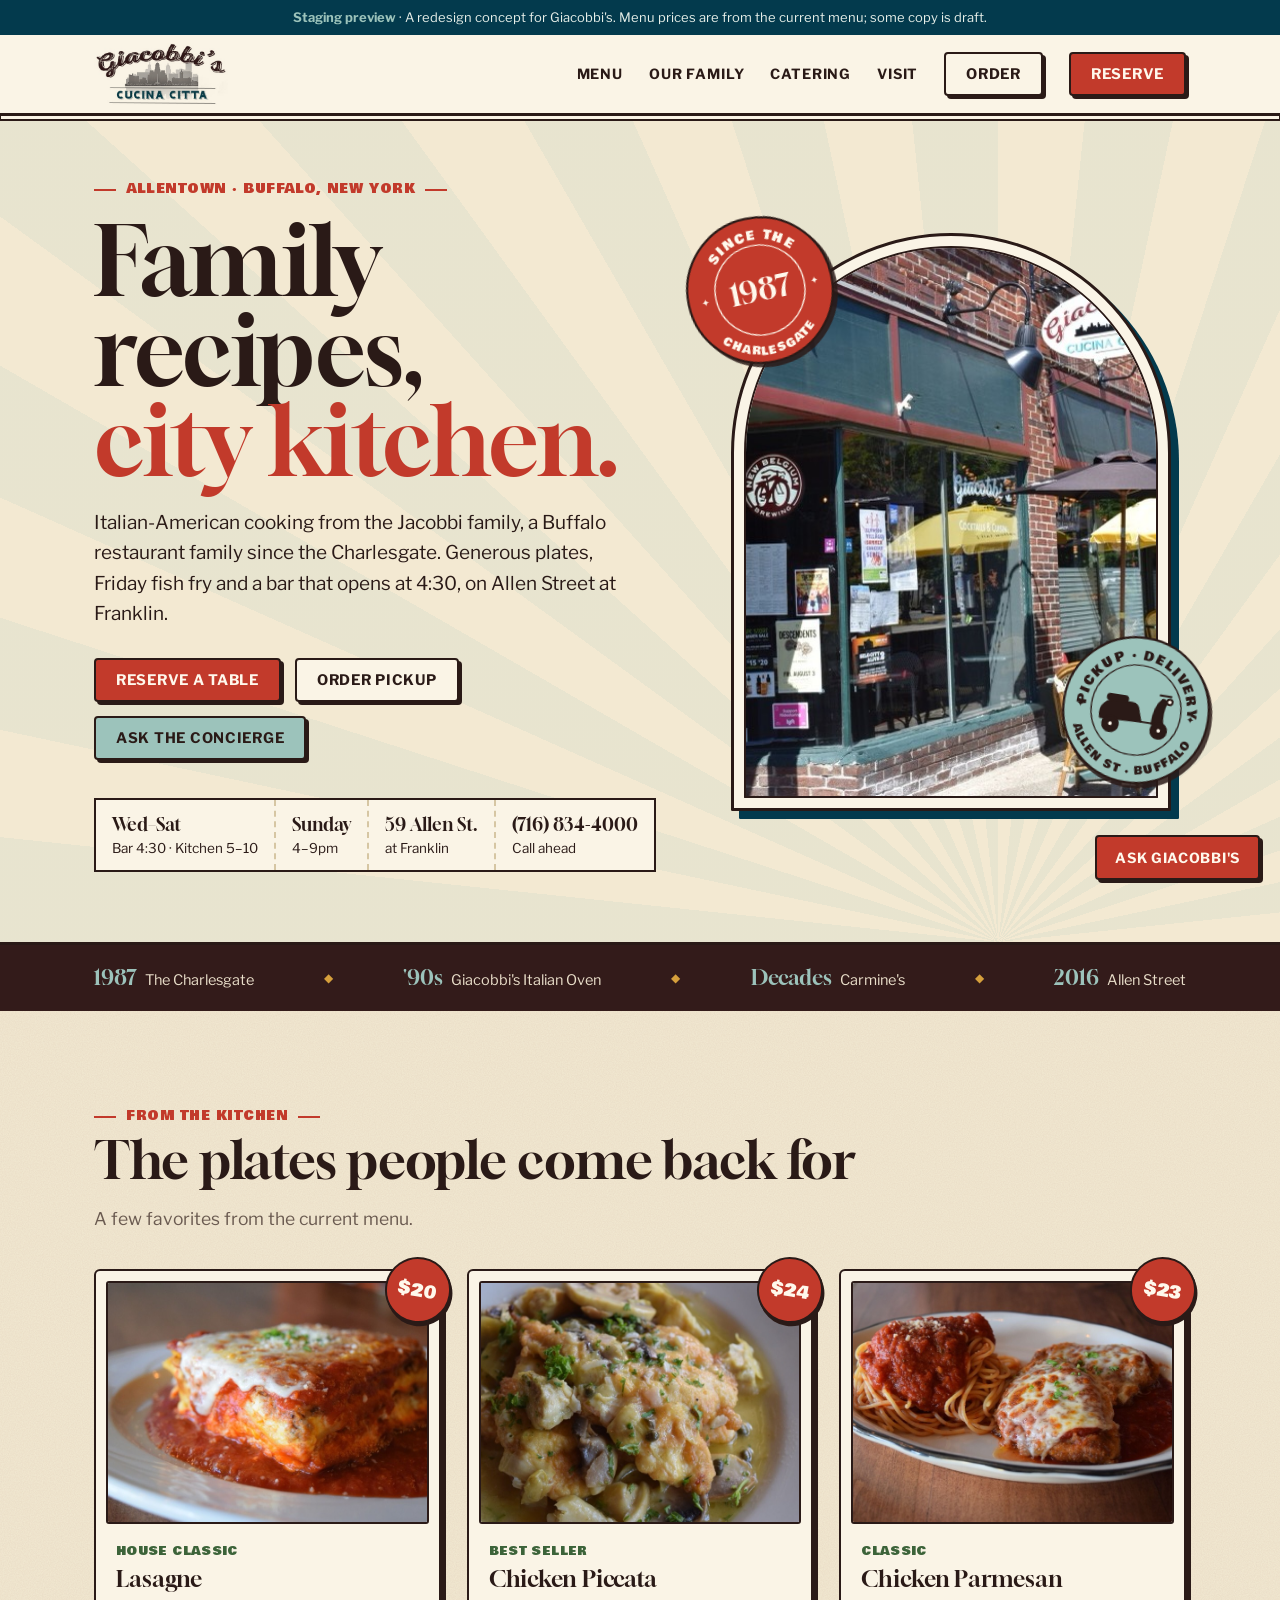
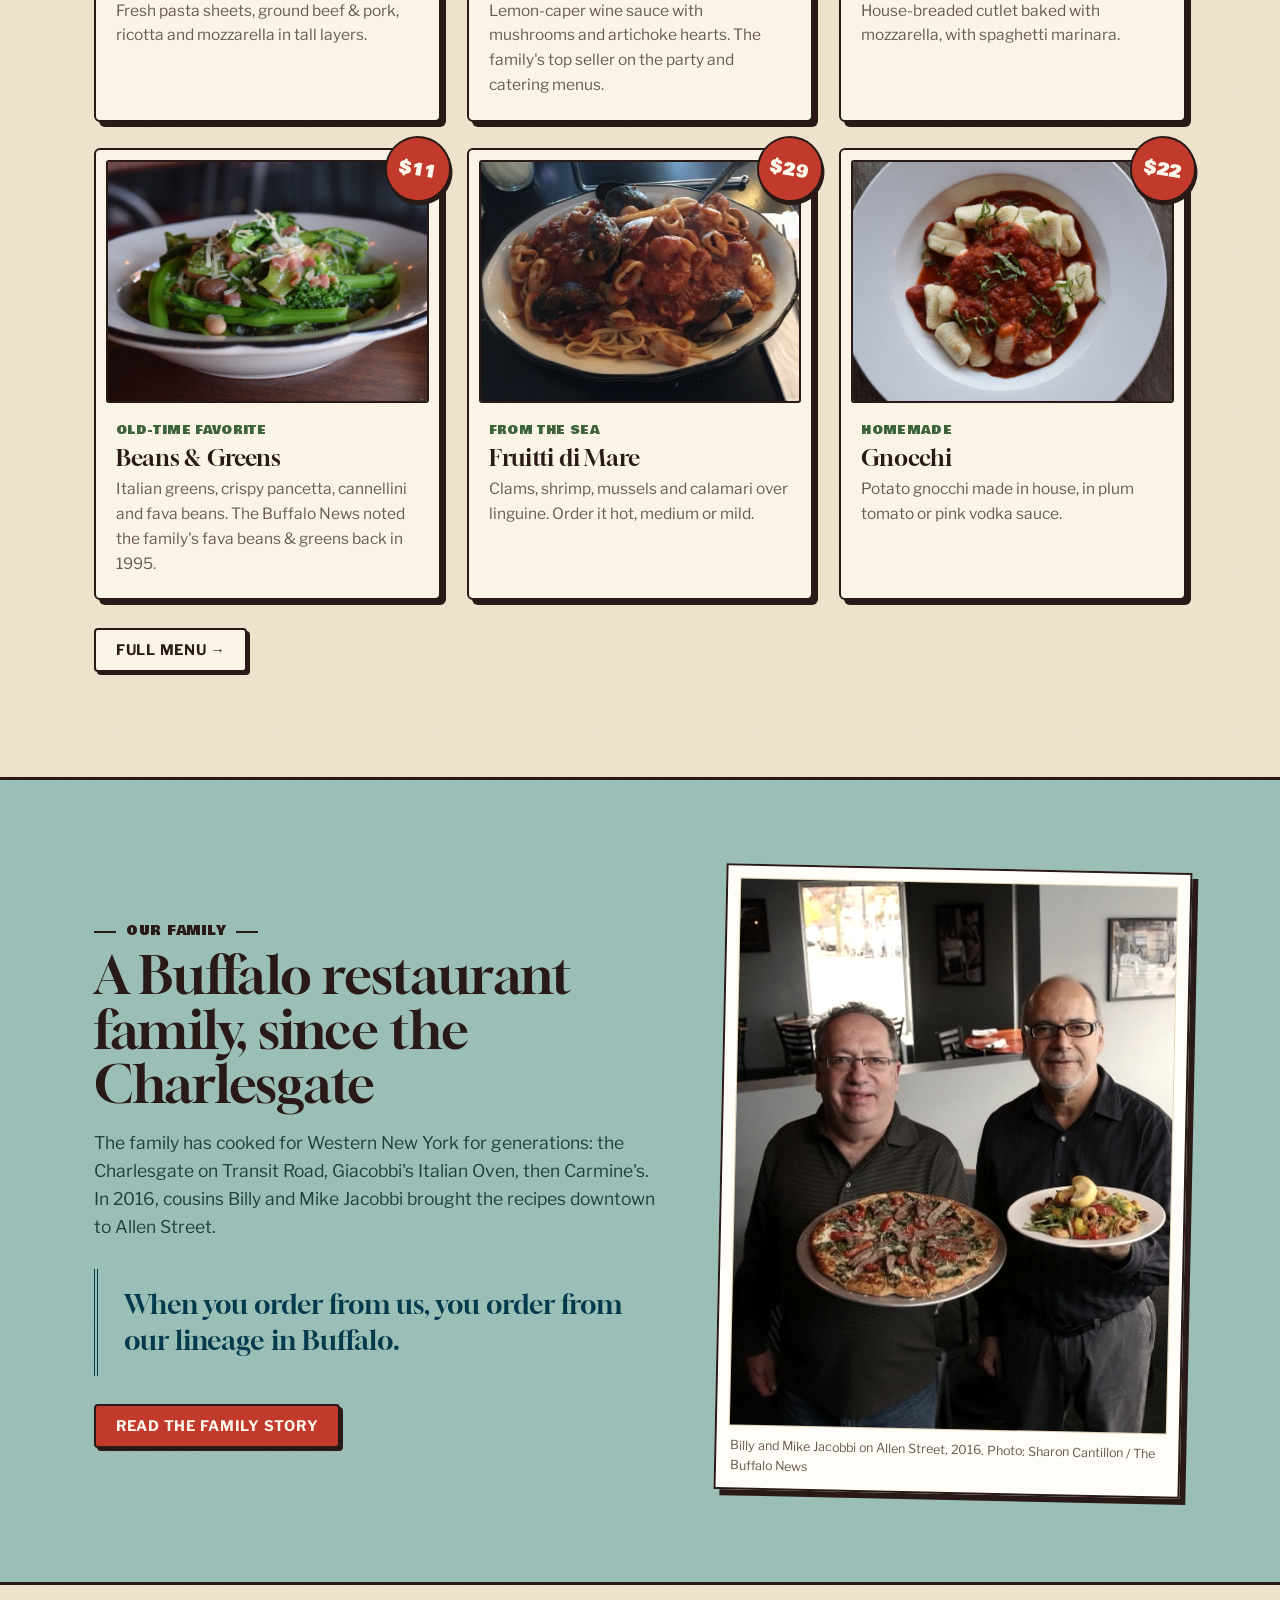
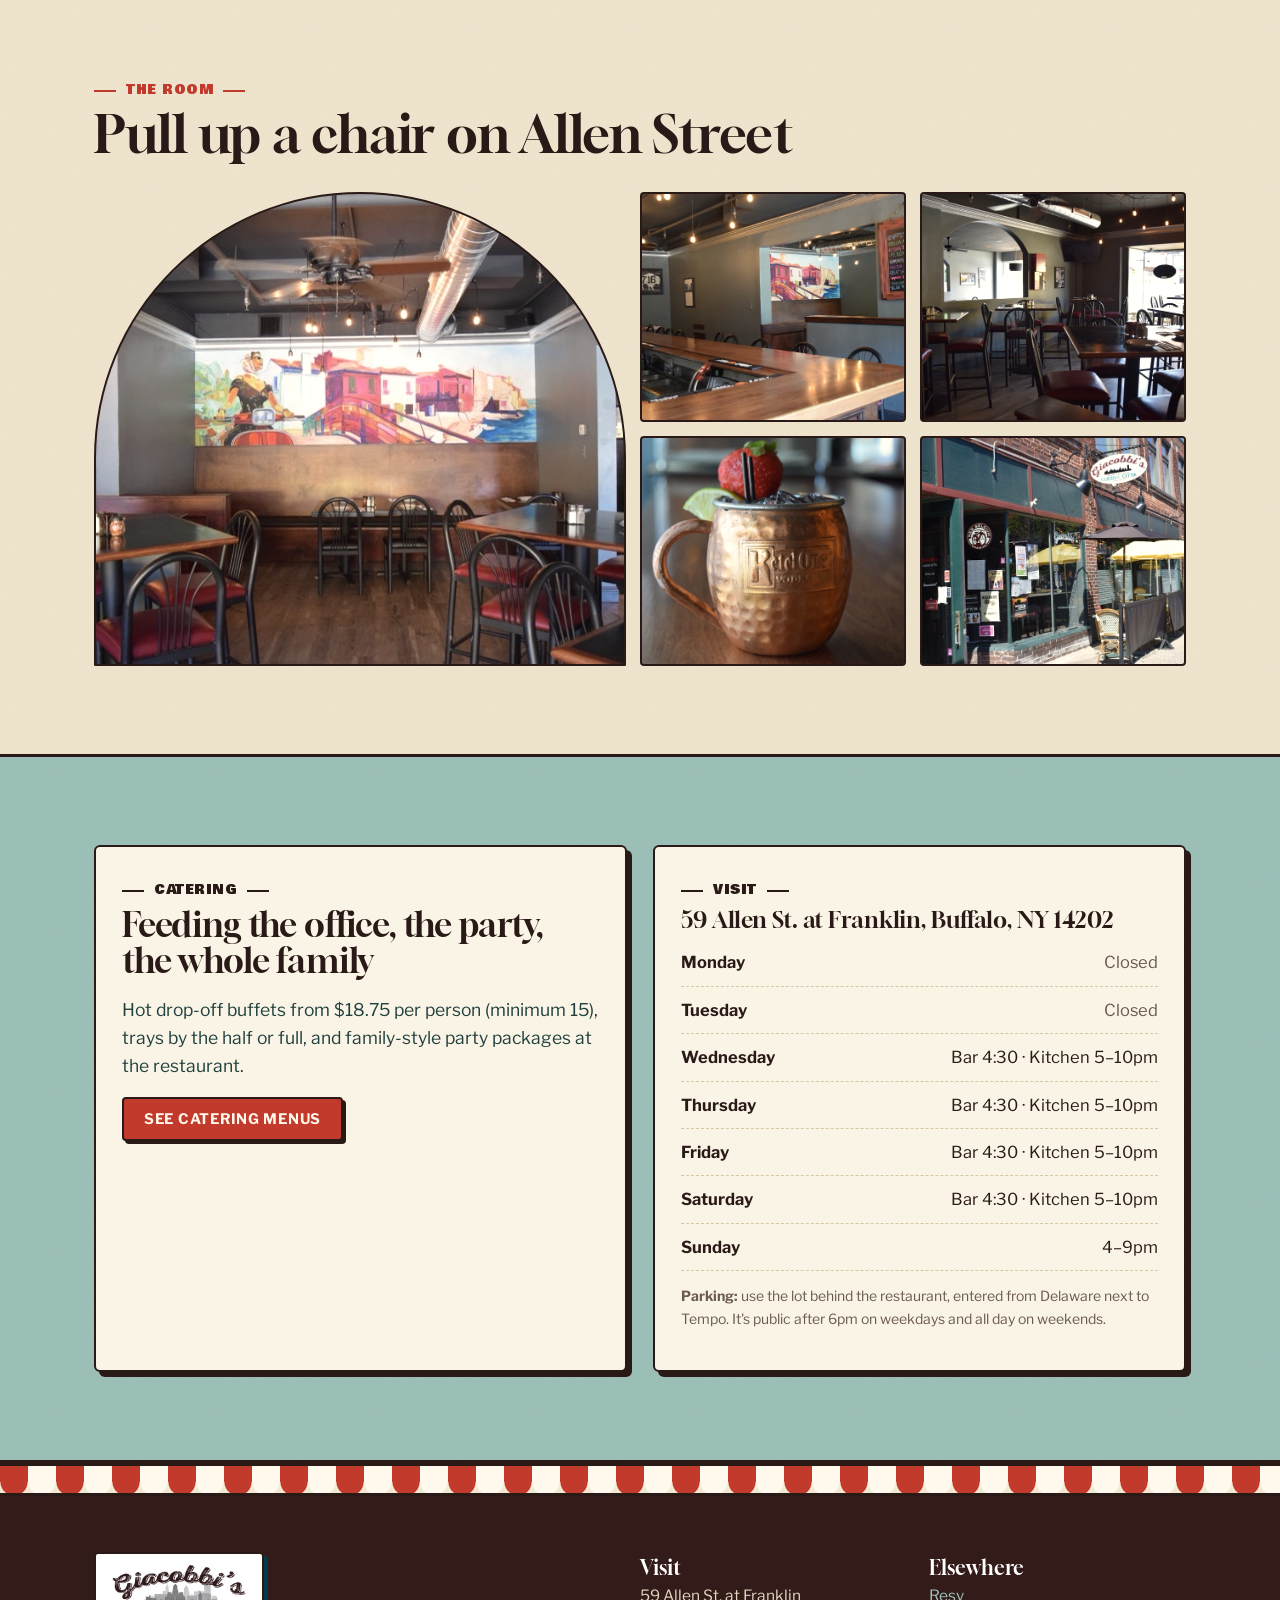
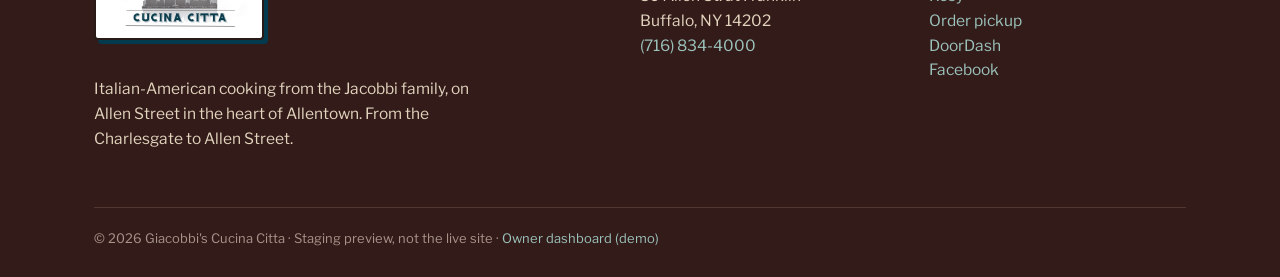
==== commit 83a9afe2: "Add family binder recipe cards to the story page Six recipes the family approved for the demo (Green" ====
--- a/index.html
+++ b/index.html
@@ -12,7 +12,7 @@
 <meta property="og:image" content="https://giacobbis.com/assets/img/og-image.jpg"><meta property="og:image:width" content="1200"><meta property="og:image:height" content="630"><meta property="og:image:alt" content="Giacobbi's Cucina Citta logo">
 <meta name="twitter:card" content="summary_large_image">
 <link rel="preconnect" href="https://fonts.googleapis.com"><link rel="preconnect" href="https://fonts.gstatic.com" crossorigin>
-<link href="https://fonts.googleapis.com/css2?family=Bowlby+One&family=Gloock&family=Libre+Franklin:ital,wght@0,400;0,500;0,700;1,400&display=swap" rel="stylesheet">
+<link href="https://fonts.googleapis.com/css2?family=Bowlby+One&family=Courier+Prime&family=Gloock&family=Reenie+Beanie&family=Libre+Franklin:ital,wght@0,400;0,500;0,700;1,400&display=swap" rel="stylesheet">
 <link rel="stylesheet" href="/assets/site.css">
 <script type="application/ld+json">{"@context":"https://schema.org","@type":"Restaurant","name":"Giacobbi's Cucina Citta","image":["https://giacobbis.com/assets/img/outside-patio.jpg","https://giacobbis.com/assets/img/inside.jpg"],"logo":"https://giacobbis.com/assets/img/logo.jpg","servesCuisine":["Italian","Italian-American"],"priceRange":"$$","telephone":"+17168344000","url":"https://giacobbis.com/","address":{"@type":"PostalAddress","streetAddress":"59 Allen St","addressLocality":"Buffalo","addressRegion":"NY","postalCode":"14202","addressCountry":"US"},"areaServed":"Buffalo, NY","foundingDate":"2016-05","founder":[{"@type":"Person","name":"Billy Jacobbi"},{"@type":"Person","name":"Mike Jacobbi"}],"acceptsReservations":"https://resy.com/cities/buffalo-ny/venues/giacobbis","hasMenu":"https://giacobbis.com/menu.html","sameAs":["https://www.facebook.com/giacobbisCucina/","https://resy.com/cities/buffalo-ny/venues/giacobbis"],"openingHoursSpecification":[{"@type":"OpeningHoursSpecification","dayOfWeek":["Wednesday","Thursday","Friday","Saturday"],"opens":"16:30","closes":"22:00"},{"@type":"OpeningHoursSpecification","dayOfWeek":"Sunday","opens":"16:00","closes":"21:00"}],"potentialAction":[{"@type":"ReserveAction","target":"https://resy.com/cities/buffalo-ny/venues/giacobbis"},{"@type":"OrderAction","target":"https://ordering.chownow.com/order/20612/locations"}]}</script>
 </head><body>
--- a/assets/site.css
+++ b/assets/site.css
@@ -255,3 +255,33 @@
 table.trays td{padding:7px 0;border-bottom:1px dashed var(--line);vertical-align:top}
 table.trays td:not(:first-child){text-align:right;white-space:nowrap;padding-left:10px}
 table.trays td:last-child{color:var(--tomato);font-family:var(--display);font-size:17px}
+
+/* ---------- family binder: recipe index cards ---------- */
+.recipes{display:grid;grid-template-columns:1fr 1fr;gap:22px;margin-top:24px;align-items:start}
+@media (max-width:700px){.recipes{grid-template-columns:1fr}}
+.recipe-card{position:relative;background:#fffdf6 repeating-linear-gradient(180deg,transparent 0 27px,rgba(3,58,77,.13) 27px 28px);border:2px solid var(--ink);border-top:6px solid var(--tomato);border-radius:3px;padding:18px 20px 20px;box-shadow:4px 4px 0 var(--ink);font-family:"Courier Prime","Courier New",monospace;font-size:14.5px;line-height:28px}
+.recipe-card:nth-child(even){transform:rotate(.5deg)}
+.recipe-card:nth-child(odd){transform:rotate(-.4deg)}
+.recipe-card summary{list-style:none;cursor:pointer}
+.recipe-card summary::-webkit-details-marker{display:none}
+.recipe-card h3{font-family:var(--display);font-size:25px;line-height:28px;margin:2px 0 0}
+.recipe-card p{margin:0 0 0}
+.rc-from{font:400 11.5px/28px var(--stamp);text-transform:uppercase;color:var(--vespa-dk);letter-spacing:.03em}
+.rc-yield{color:var(--muted)}
+.rc-marks{font-family:"Reenie Beanie",cursive;font-size:25px;color:#1f4fa0;line-height:28px;margin-top:2px;transform:rotate(-1deg)}
+.rc-open{display:inline-block;margin-top:8px;font:700 12.5px/1 var(--sans);text-transform:uppercase;letter-spacing:.05em;color:var(--tomato);border-bottom:2px solid currentColor;padding-bottom:2px}
+.rc-open::after{content:" ↓"}
+details[open] .rc-open::after{content:" ↑"}
+.rc-body h4{font:400 12px/28px var(--stamp);text-transform:uppercase;margin:12px 0 0;letter-spacing:.03em}
+.rc-body p{margin:0 0 0}
+.rc-ing{list-style:none;margin:0;padding:0}
+.rc-ing li{display:flex;gap:8px}
+.rc-ing li span:first-child{flex:1;display:flex;gap:6px}
+.rc-ing li span:first-child::after{content:"";flex:1;border-bottom:2px dotted rgba(42,26,23,.35);margin-bottom:8px}
+.rc-ing li:not(:has(span+span)) span:first-child::after{display:none}
+.recipe-card.secret{background:var(--espresso);color:#eadfca;border-top-color:var(--vespa)}
+.recipe-card.secret h3{color:#fff}
+.recipe-card.secret .rc-from{color:var(--vespa)}
+.recipe-card.secret .rc-yield{color:#c9b8a5}
+.rc-stamp{position:absolute;right:16px;bottom:14px;font:400 15px/1 var(--stamp);text-transform:uppercase;color:var(--tomato);border:3px solid var(--tomato);padding:6px 10px;transform:rotate(-9deg);opacity:.95;background:rgba(51,27,26,.6)}
+.recipe-card.secret p:last-of-type{padding-bottom:36px}
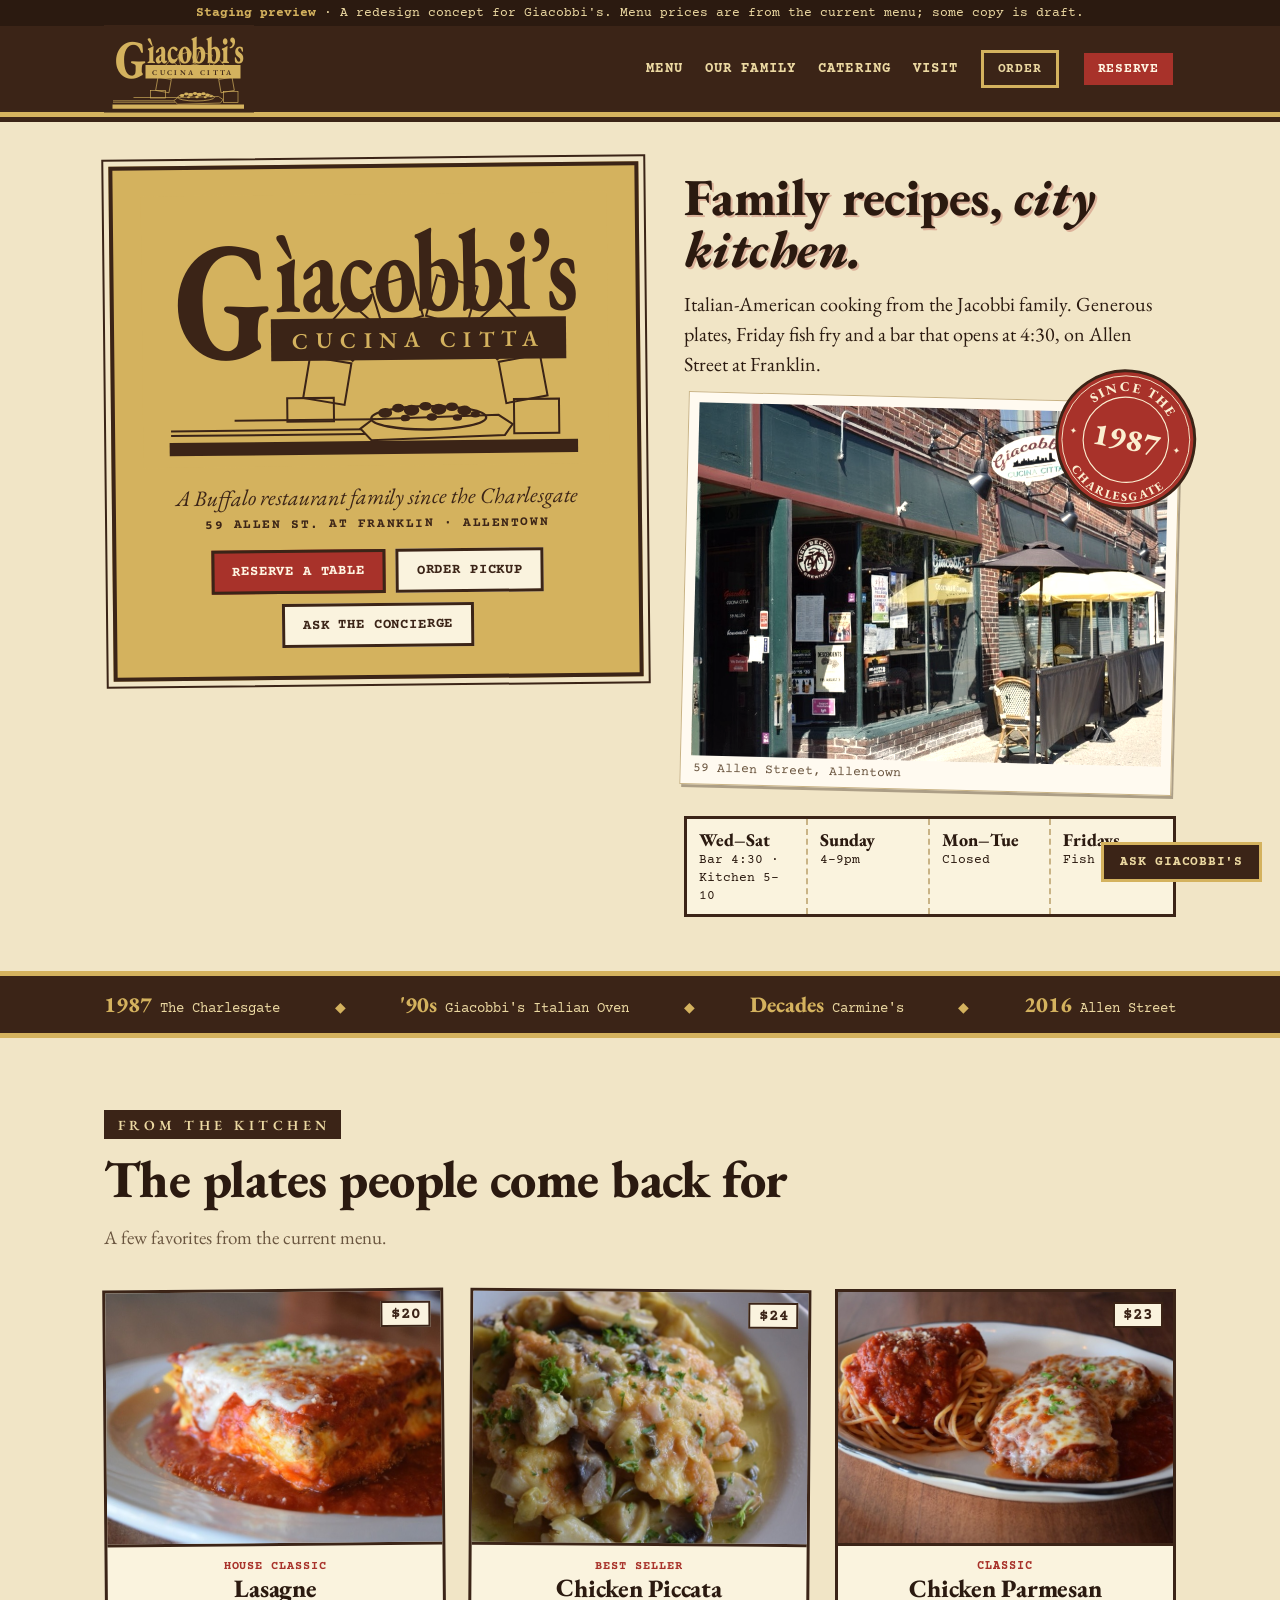
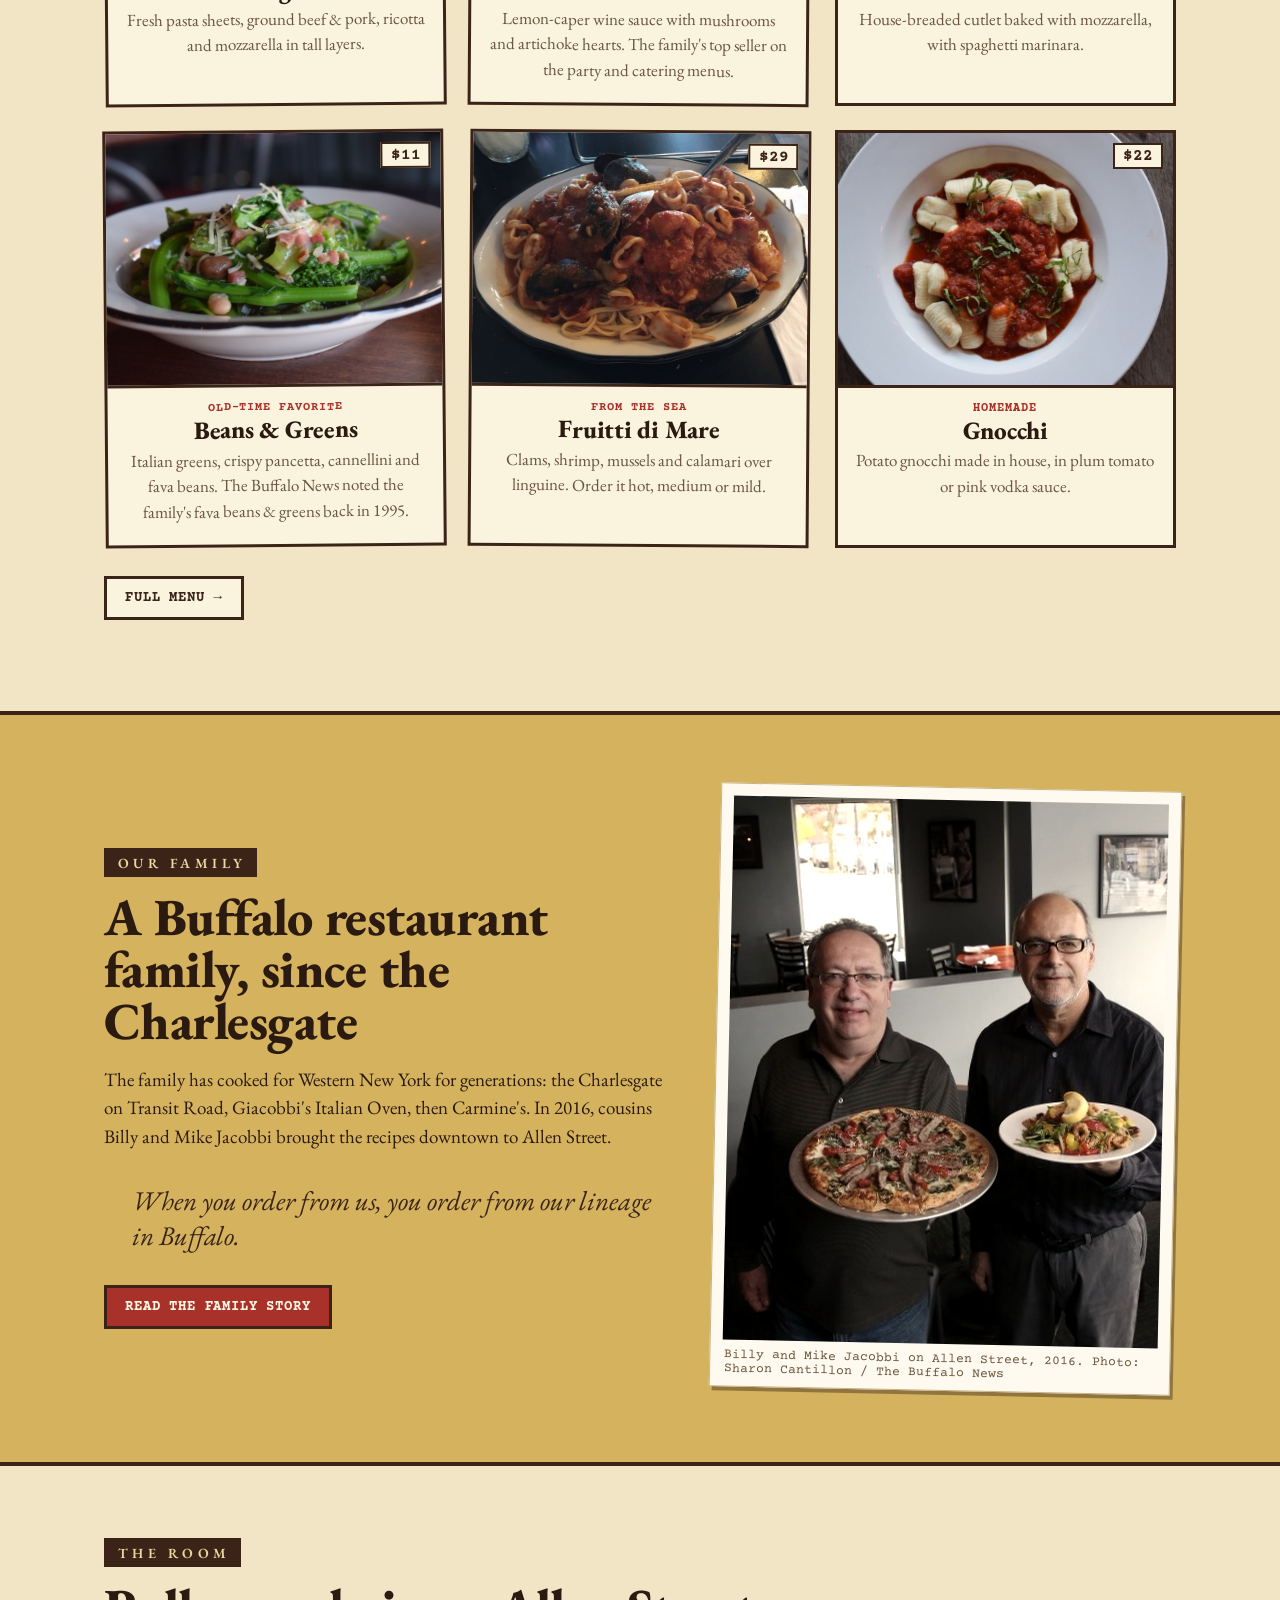
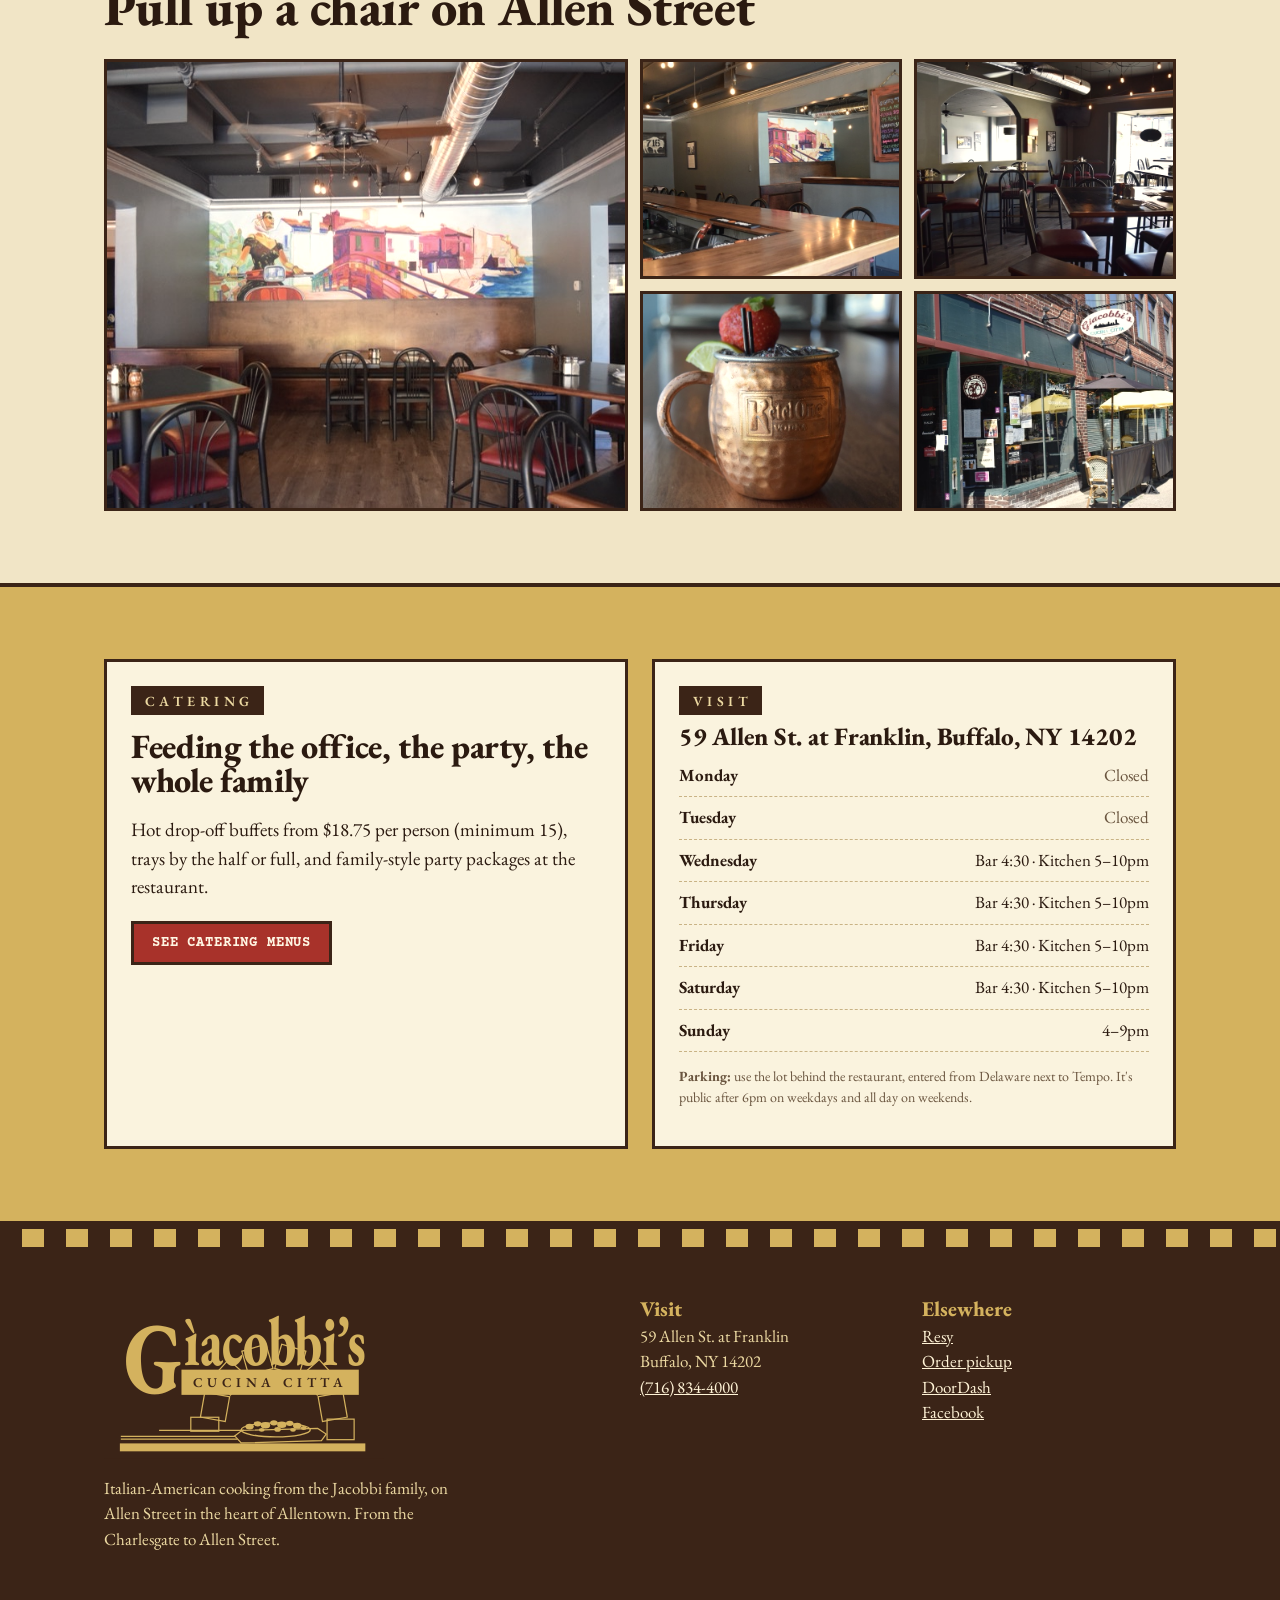
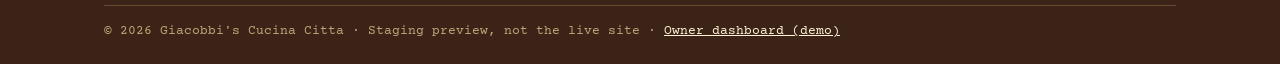
==== commit 222d7a1e: "Restyle around the matchbook: gold and chocolate, clunkier print look EB Garamond + Courier Prime re" ====
--- a/index.html
+++ b/index.html
@@ -4,22 +4,39 @@
 <title>Giacobbi's Cucina Citta | Italian Restaurant in Allentown, Buffalo NY</title>
 <meta name="description" content="Family Italian-American restaurant at 59 Allen St. in Buffalo's Allentown. Lasagne, chicken piccata, beans & greens, Friday fish fry, takeout and drop-off catering. Reserve on Resy.">
 <meta name="robots" content="noindex,nofollow">
-<meta name="theme-color" content="#331b1a">
-<link rel="icon" type="image/png" href="/assets/img/favicon.png">
+<meta name="theme-color" content="#3b2417">
+<link rel="icon" type="image/png" href="/assets/img/favicon.png"><link rel="icon" type="image/svg+xml" href="/assets/img/favicon.svg">
 <link rel="apple-touch-icon" href="/assets/img/apple-touch-icon.png">
 <meta property="og:title" content="Giacobbi's Cucina Citta | Italian Restaurant in Allentown, Buffalo NY"><meta property="og:description" content="Family Italian-American restaurant at 59 Allen St. in Buffalo's Allentown. Lasagne, chicken piccata, beans & greens, Friday fish fry, takeout and drop-off catering. Reserve on Resy."><meta property="og:type" content="restaurant">
 <meta property="og:url" content="https://giacobbis.com/">
 <meta property="og:image" content="https://giacobbis.com/assets/img/og-image.jpg"><meta property="og:image:width" content="1200"><meta property="og:image:height" content="630"><meta property="og:image:alt" content="Giacobbi's Cucina Citta logo">
 <meta name="twitter:card" content="summary_large_image">
 <link rel="preconnect" href="https://fonts.googleapis.com"><link rel="preconnect" href="https://fonts.gstatic.com" crossorigin>
-<link href="https://fonts.googleapis.com/css2?family=Bowlby+One&family=Courier+Prime&family=Gloock&family=Reenie+Beanie&family=Libre+Franklin:ital,wght@0,400;0,500;0,700;1,400&display=swap" rel="stylesheet">
+<link href="https://fonts.googleapis.com/css2?family=Courier+Prime:wght@400;700&family=EB+Garamond:ital,wght@0,400;0,600;0,800;1,400;1,600&family=Reenie+Beanie&display=swap" rel="stylesheet">
 <link rel="stylesheet" href="/assets/site.css">
-<script type="application/ld+json">{"@context":"https://schema.org","@type":"Restaurant","name":"Giacobbi's Cucina Citta","image":["https://giacobbis.com/assets/img/outside-patio.jpg","https://giacobbis.com/assets/img/inside.jpg"],"logo":"https://giacobbis.com/assets/img/logo.jpg","servesCuisine":["Italian","Italian-American"],"priceRange":"$$","telephone":"+17168344000","url":"https://giacobbis.com/","address":{"@type":"PostalAddress","streetAddress":"59 Allen St","addressLocality":"Buffalo","addressRegion":"NY","postalCode":"14202","addressCountry":"US"},"areaServed":"Buffalo, NY","foundingDate":"2016-05","founder":[{"@type":"Person","name":"Billy Jacobbi"},{"@type":"Person","name":"Mike Jacobbi"}],"acceptsReservations":"https://resy.com/cities/buffalo-ny/venues/giacobbis","hasMenu":"https://giacobbis.com/menu.html","sameAs":["https://www.facebook.com/giacobbisCucina/","https://resy.com/cities/buffalo-ny/venues/giacobbis"],"openingHoursSpecification":[{"@type":"OpeningHoursSpecification","dayOfWeek":["Wednesday","Thursday","Friday","Saturday"],"opens":"16:30","closes":"22:00"},{"@type":"OpeningHoursSpecification","dayOfWeek":"Sunday","opens":"16:00","closes":"21:00"}],"potentialAction":[{"@type":"ReserveAction","target":"https://resy.com/cities/buffalo-ny/venues/giacobbis"},{"@type":"OrderAction","target":"https://ordering.chownow.com/order/20612/locations"}]}</script>
+<script type="application/ld+json">{"@context":"https://schema.org","@type":"Restaurant","name":"Giacobbi's Cucina Citta","image":["https://giacobbis.com/assets/img/outside-patio.jpg","https://giacobbis.com/assets/img/inside.jpg"],"logo":"https://giacobbis.com/assets/img/og-image.jpg","servesCuisine":["Italian","Italian-American"],"priceRange":"$$","telephone":"+17168344000","url":"https://giacobbis.com/","address":{"@type":"PostalAddress","streetAddress":"59 Allen St","addressLocality":"Buffalo","addressRegion":"NY","postalCode":"14202","addressCountry":"US"},"areaServed":"Buffalo, NY","foundingDate":"2016-05","founder":[{"@type":"Person","name":"Billy Jacobbi"},{"@type":"Person","name":"Mike Jacobbi"}],"acceptsReservations":"https://resy.com/cities/buffalo-ny/venues/giacobbis","hasMenu":"https://giacobbis.com/menu.html","sameAs":["https://www.facebook.com/giacobbisCucina/","https://resy.com/cities/buffalo-ny/venues/giacobbis"],"openingHoursSpecification":[{"@type":"OpeningHoursSpecification","dayOfWeek":["Wednesday","Thursday","Friday","Saturday"],"opens":"16:30","closes":"22:00"},{"@type":"OpeningHoursSpecification","dayOfWeek":"Sunday","opens":"16:00","closes":"21:00"}],"potentialAction":[{"@type":"ReserveAction","target":"https://resy.com/cities/buffalo-ny/venues/giacobbis"},{"@type":"OrderAction","target":"https://ordering.chownow.com/order/20612/locations"}]}</script>
 </head><body>
 
 <div class="demo-banner"><b>Staging preview</b> · A redesign concept for Giacobbi's. Menu prices are from the current menu; some copy is draft.</div>
 <header class="nav"><div class="wrap">
-  <a class="brand" href="/" aria-label="Giacobbi's Cucina Citta, home"><img src="/assets/img/logo-wide.jpg" width="410" height="190" alt="Giacobbi's Cucina Citta"></a>
+  <a class="brand" href="/" aria-label="Giacobbi's Cucina Citta, home"><svg xmlns="http://www.w3.org/2000/svg" viewBox="0 0 600 350" role="img" aria-labelledby="hdr-t"><title id="hdr-t">Giacobbi's Cucina Citta</title>
+  <rect width="600" height="350" fill="#3b2417"/>
+  <g fill="none" stroke="#d4b25e" stroke-width="2.6" stroke-linejoin="miter">
+    <rect x="210.9" y="212.8" width="54" height="54" transform="rotate(-80.0 237.9 239.8)"/><rect x="241.9" y="149.4" width="54" height="54" transform="rotate(-48.0 268.9 176.4)"/><rect x="301.7" y="112.0" width="54" height="54" transform="rotate(-16.0 328.7 139.0)"/><rect x="372.3" y="112.0" width="54" height="54" transform="rotate(16.0 399.3 139.0)"/><rect x="432.1" y="149.4" width="54" height="54" transform="rotate(48.0 459.1 176.4)"/><rect x="463.1" y="212.8" width="54" height="54" transform="rotate(80.0 490.1 239.8)"/>
+    <rect x="186" y="262" width="60" height="30"/><rect x="478" y="266" width="58" height="44"/>
+    <path d="M118 290 H300 M36 303 H292 M36 309 H286"/>
+  </g>
+  <g fill="#d4b25e">
+    <path d="M280 302 L296 290 L458 286 L476 298 L466 312 L294 317 Z" fill="#3b2417" stroke="#d4b25e" stroke-width="2.6"/>
+    <ellipse cx="368" cy="289" rx="74" ry="15" fill="none" stroke="#d4b25e" stroke-width="3"/>
+    <ellipse cx="312" cy="282" rx="9" ry="6.3"/><ellipse cx="329" cy="276" rx="8" ry="5.6"/><ellipse cx="346" cy="279" rx="10" ry="7.0"/><ellipse cx="364" cy="274" rx="8" ry="5.6"/><ellipse cx="381" cy="278" rx="10" ry="7.0"/><ellipse cx="398" cy="275" rx="8" ry="5.6"/><ellipse cx="414" cy="280" rx="9" ry="6.3"/><ellipse cx="428" cy="285" rx="6" ry="4.2"/><ellipse cx="338" cy="289" rx="6" ry="4.2"/><ellipse cx="372" cy="288" rx="7" ry="4.9"/><ellipse cx="405" cy="289" rx="6" ry="4.2"/>
+    <rect x="34" y="318" width="526" height="17"/>
+    <rect x="166" y="160" width="380" height="54"/>
+    <text x="356" y="198" text-anchor="middle" font-family="'EB Garamond', Garamond, Georgia, serif" font-weight="600" font-size="29" letter-spacing="9.5" fill="#3b2417">CUCINA CITTA</text>
+    <text transform="translate(42 210) scale(.8 1)" font-family="'EB Garamond', Garamond, Georgia, serif" font-weight="800" font-size="218">G</text>
+    <text x="172" y="150" font-family="'EB Garamond', Garamond, Georgia, serif" font-weight="800" font-size="150" textLength="390" lengthAdjust="spacingAndGlyphs">ìacobbi’s</text>
+  </g>
+</svg></a>
   <button class="menu-toggle" aria-label="Menu" onclick="document.querySelector('nav.links').classList.toggle('open')">☰</button>
   <nav class="links">
     <a href="/menu.html">Menu</a><a href="/story.html">Our Family</a><a href="/catering.html">Catering</a><a href="/#visit">Visit</a>
@@ -29,50 +46,52 @@
 </div></header>
 <main>
 <section class="hero"><div class="wrap">
-  <div>
-    <div class="eyebrow">Allentown · Buffalo, New York</div>
-    <h1>Family recipes, <em>city kitchen.</em></h1>
-    <p class="lead">Italian-American cooking from the Jacobbi family, a Buffalo restaurant family since the Charlesgate. Generous plates, Friday fish fry and a bar that opens at 4:30, on Allen Street at Franklin.</p>
+  <div class="cover">
+    <h1 class="mark" style="margin:0"><svg xmlns="http://www.w3.org/2000/svg" viewBox="0 0 600 350" role="img" aria-labelledby="hero-t"><title id="hero-t">Giacobbi's Cucina Citta</title>
+  <rect width="600" height="350" fill="#d4b25e"/>
+  <g fill="none" stroke="#3b2417" stroke-width="2.6" stroke-linejoin="miter">
+    <rect x="210.9" y="212.8" width="54" height="54" transform="rotate(-80.0 237.9 239.8)"/><rect x="241.9" y="149.4" width="54" height="54" transform="rotate(-48.0 268.9 176.4)"/><rect x="301.7" y="112.0" width="54" height="54" transform="rotate(-16.0 328.7 139.0)"/><rect x="372.3" y="112.0" width="54" height="54" transform="rotate(16.0 399.3 139.0)"/><rect x="432.1" y="149.4" width="54" height="54" transform="rotate(48.0 459.1 176.4)"/><rect x="463.1" y="212.8" width="54" height="54" transform="rotate(80.0 490.1 239.8)"/>
+    <rect x="186" y="262" width="60" height="30"/><rect x="478" y="266" width="58" height="44"/>
+    <path d="M118 290 H300 M36 303 H292 M36 309 H286"/>
+  </g>
+  <g fill="#3b2417">
+    <path d="M280 302 L296 290 L458 286 L476 298 L466 312 L294 317 Z" fill="#d4b25e" stroke="#3b2417" stroke-width="2.6"/>
+    <ellipse cx="368" cy="289" rx="74" ry="15" fill="none" stroke="#3b2417" stroke-width="3"/>
+    <ellipse cx="312" cy="282" rx="9" ry="6.3"/><ellipse cx="329" cy="276" rx="8" ry="5.6"/><ellipse cx="346" cy="279" rx="10" ry="7.0"/><ellipse cx="364" cy="274" rx="8" ry="5.6"/><ellipse cx="381" cy="278" rx="10" ry="7.0"/><ellipse cx="398" cy="275" rx="8" ry="5.6"/><ellipse cx="414" cy="280" rx="9" ry="6.3"/><ellipse cx="428" cy="285" rx="6" ry="4.2"/><ellipse cx="338" cy="289" rx="6" ry="4.2"/><ellipse cx="372" cy="288" rx="7" ry="4.9"/><ellipse cx="405" cy="289" rx="6" ry="4.2"/>
+    <rect x="34" y="318" width="526" height="17"/>
+    <rect x="166" y="160" width="380" height="54"/>
+    <text x="356" y="198" text-anchor="middle" font-family="'EB Garamond', Garamond, Georgia, serif" font-weight="600" font-size="29" letter-spacing="9.5" fill="#d4b25e">CUCINA CITTA</text>
+    <text transform="translate(42 210) scale(.8 1)" font-family="'EB Garamond', Garamond, Georgia, serif" font-weight="800" font-size="218">G</text>
+    <text x="172" y="150" font-family="'EB Garamond', Garamond, Georgia, serif" font-weight="800" font-size="150" textLength="390" lengthAdjust="spacingAndGlyphs">ìacobbi’s</text>
+  </g>
+</svg></h1>
+    <p class="tag">A Buffalo restaurant family since the Charlesgate</p>
+    <p class="addr">59 Allen St. at Franklin · Allentown</p>
     <div class="ctas">
       <a class="btn primary" href="https://resy.com/cities/buffalo-ny/venues/giacobbis" target="_blank" rel="noopener">Reserve a table</a>
       <a class="btn ghost" href="https://ordering.chownow.com/order/20612/locations" target="_blank" rel="noopener">Order pickup</a>
-      <a class="btn light" href="#" data-open-chat>Ask the concierge</a>
+      <a class="btn ghost" href="#" data-open-chat>Ask the concierge</a>
     </div>
+  </div>
+  <div class="hero-side">
+    <h2 class="misprint">Family recipes, <em>city kitchen.</em></h2>
+    <p class="lead">Italian-American cooking from the Jacobbi family. Generous plates, Friday fish fry and a bar that opens at 4:30, on Allen Street at Franklin.</p>
+    <figure class="snap"><img src="/assets/img/sm/outside-patio.jpg" srcset="/assets/img/sm/outside-patio.jpg 800w, /assets/img/outside-patio.jpg 1600w" sizes="(max-width:880px) 90vw, 480px" alt="The Giacobbi's storefront and patio on Allen Street" decoding="async"><figcaption>59 Allen Street, Allentown</figcaption>
+      <div class="sticker " role="img" aria-label="SINCE THE 1987 CHARLESGATE"><svg viewBox="0 0 200 200" aria-hidden="true" style="color:#fbeed0">
+  <defs><path id="st1t" d="M32 100 A68 68 0 0 1 168 100"/><path id="st1b" d="M14 100 A86 86 0 0 0 186 100"/></defs>
+  <circle cx="100" cy="100" r="97" fill="var(--red)" stroke="#3b2417" stroke-width="4"/><circle cx="100" cy="100" r="90" fill="none" stroke="#fbeed0" stroke-width="1.2"/>
+  <circle cx="100" cy="100" r="60" fill="none" stroke="#fbeed0" stroke-width="1.6"/>
+  <text font-family="EB Garamond, Georgia, serif" font-weight="800" font-size="19" letter-spacing="2.5" fill="#fbeed0"><textPath href="#st1t" startOffset="50%" text-anchor="middle">SINCE THE</textPath></text>
+  <text font-family="EB Garamond, Georgia, serif" font-weight="800" font-size="17" letter-spacing="2.5" fill="#fbeed0"><textPath href="#st1b" startOffset="50%" text-anchor="middle">CHARLESGATE</textPath></text>
+  <text x="20" y="106" font-size="13" fill="#fbeed0">✦</text><text x="168" y="106" font-size="13" fill="#fbeed0">✦</text>
+  <text x="100" y="114" text-anchor="middle" font-family="EB Garamond, Georgia, serif" font-weight="800" font-size="44" fill="#fbeed0">1987</text>
+</svg></div></figure>
     <div class="ticket">
       <div><b>Wed–Sat</b>Bar 4:30 · Kitchen 5–10</div>
       <div><b>Sunday</b>4–9pm</div>
-      <div><b>59 Allen St.</b>at Franklin</div>
-      <div><b>(716) 834-4000</b>Call ahead</div>
+      <div><b>Mon–Tue</b>Closed</div>
+      <div><b>Fridays</b>Fish fry</div>
     </div>
-  </div>
-  <div class="arch">
-    <div class="frame"><img src="/assets/img/sm/outside-patio.jpg" srcset="/assets/img/sm/outside-patio.jpg 800w, /assets/img/outside-patio.jpg 1600w" sizes="(max-width:860px) 90vw, 440px" alt="The Giacobbi's storefront and patio on Allen Street" decoding="async"></div>
-    <div class="sticker s1" role="img" aria-label="SINCE THE 1987 CHARLESGATE"><svg viewBox="0 0 200 200" aria-hidden="true" style="color:#fff8ec">
-  <defs><path id="st1t" d="M32 100 A68 68 0 0 1 168 100"/><path id="st1b" d="M14 100 A86 86 0 0 0 186 100"/></defs>
-  <circle cx="100" cy="100" r="97" fill="var(--tomato)" stroke="var(--ink)" stroke-width="3"/>
-  <circle cx="100" cy="100" r="60" fill="none" stroke="#fff8ec" stroke-width="1.6"/>
-  <text font-family="Bowlby One, Impact, sans-serif" font-size="17" letter-spacing="1.5" fill="#fff8ec"><textPath href="#st1t" startOffset="50%" text-anchor="middle">SINCE THE</textPath></text>
-  <text font-family="Bowlby One, Impact, sans-serif" font-size="15" letter-spacing="1.5" fill="#fff8ec"><textPath href="#st1b" startOffset="50%" text-anchor="middle">CHARLESGATE</textPath></text>
-  <text x="20" y="106" font-size="13" fill="#fff8ec">✦</text><text x="168" y="106" font-size="13" fill="#fff8ec">✦</text>
-  <text x="100" y="114" text-anchor="middle" font-family="Gloock, Georgia, serif" font-size="40" fill="#fff8ec">1987</text>
-</svg></div>
-    <div class="sticker s2" role="img" aria-label="Pickup and delivery from Allen Street, Buffalo"><svg viewBox="0 0 200 200" aria-hidden="true" style="color:var(--ink)">
-  <defs><path id="st2t" d="M32 100 A68 68 0 0 1 168 100"/><path id="st2b" d="M14 100 A86 86 0 0 0 186 100"/></defs>
-  <circle cx="100" cy="100" r="97" fill="var(--vespa)" stroke="var(--ink)" stroke-width="3"/>
-  <circle cx="100" cy="100" r="60" fill="none" stroke="var(--ink)" stroke-width="1.6"/>
-  <text font-family="Bowlby One, Impact, sans-serif" font-size="17" letter-spacing="1.5" fill="var(--ink)"><textPath href="#st2t" startOffset="50%" text-anchor="middle">PICKUP · DELIVERY</textPath></text>
-  <text font-family="Bowlby One, Impact, sans-serif" font-size="15" letter-spacing="1.5" fill="var(--ink)"><textPath href="#st2b" startOffset="50%" text-anchor="middle">ALLEN ST · BUFFALO</textPath></text>
-  <text x="20" y="106" font-size="13" fill="var(--ink)">✦</text><text x="168" y="106" font-size="13" fill="var(--ink)">✦</text>
-  <g transform="translate(100 104) scale(1.05)" stroke="var(--ink)" stroke-width="2.4" stroke-linejoin="round" stroke-linecap="round">
-  <path d="M-44 12 C-48 -4 -38 -12 -24 -12 L-6 -12 C0 -12 3 -8 4 -2 L8 10 Z" fill="currentColor"/>
-  <path d="M8 10 L26 10 L34 -22" fill="none"/>
-  <path d="M22 11 C22 -4 26 -16 32 -22 L38 -20 C34 -10 34 2 36 11 Z" fill="currentColor"/>
-  <rect x="-38" y="-19" width="26" height="7" rx="3.5" fill="var(--ink)"/>
-  <path d="M28 -27 L42 -27" fill="none"/><circle cx="41" cy="-20" r="3.5" fill="#fff8ec"/>
-  <circle cx="-30" cy="18" r="10" fill="var(--ink)"/><circle cx="-30" cy="18" r="3.5" fill="#fff8ec"/>
-  <circle cx="32" cy="18" r="10" fill="var(--ink)"/><circle cx="32" cy="18" r="3.5" fill="#fff8ec"/>
-</g>
-</svg></div>
   </div>
 </div></section>
 
@@ -137,7 +156,24 @@
 <div class="awning" aria-hidden="true"></div>
 <footer><div class="wrap">
   <div class="cols">
-    <div><a class="foot-logo" href="/"><img src="/assets/img/logo-wide.jpg" width="410" height="190" alt="Giacobbi's Cucina Citta" loading="lazy"></a>
+    <div><a class="foot-logo" href="/"><svg xmlns="http://www.w3.org/2000/svg" viewBox="0 0 600 350" role="img" aria-labelledby="ftr-t"><title id="ftr-t">Giacobbi's Cucina Citta</title>
+  <rect width="600" height="350" fill="#3b2417"/>
+  <g fill="none" stroke="#d4b25e" stroke-width="2.6" stroke-linejoin="miter">
+    <rect x="210.9" y="212.8" width="54" height="54" transform="rotate(-80.0 237.9 239.8)"/><rect x="241.9" y="149.4" width="54" height="54" transform="rotate(-48.0 268.9 176.4)"/><rect x="301.7" y="112.0" width="54" height="54" transform="rotate(-16.0 328.7 139.0)"/><rect x="372.3" y="112.0" width="54" height="54" transform="rotate(16.0 399.3 139.0)"/><rect x="432.1" y="149.4" width="54" height="54" transform="rotate(48.0 459.1 176.4)"/><rect x="463.1" y="212.8" width="54" height="54" transform="rotate(80.0 490.1 239.8)"/>
+    <rect x="186" y="262" width="60" height="30"/><rect x="478" y="266" width="58" height="44"/>
+    <path d="M118 290 H300 M36 303 H292 M36 309 H286"/>
+  </g>
+  <g fill="#d4b25e">
+    <path d="M280 302 L296 290 L458 286 L476 298 L466 312 L294 317 Z" fill="#3b2417" stroke="#d4b25e" stroke-width="2.6"/>
+    <ellipse cx="368" cy="289" rx="74" ry="15" fill="none" stroke="#d4b25e" stroke-width="3"/>
+    <ellipse cx="312" cy="282" rx="9" ry="6.3"/><ellipse cx="329" cy="276" rx="8" ry="5.6"/><ellipse cx="346" cy="279" rx="10" ry="7.0"/><ellipse cx="364" cy="274" rx="8" ry="5.6"/><ellipse cx="381" cy="278" rx="10" ry="7.0"/><ellipse cx="398" cy="275" rx="8" ry="5.6"/><ellipse cx="414" cy="280" rx="9" ry="6.3"/><ellipse cx="428" cy="285" rx="6" ry="4.2"/><ellipse cx="338" cy="289" rx="6" ry="4.2"/><ellipse cx="372" cy="288" rx="7" ry="4.9"/><ellipse cx="405" cy="289" rx="6" ry="4.2"/>
+    <rect x="34" y="318" width="526" height="17"/>
+    <rect x="166" y="160" width="380" height="54"/>
+    <text x="356" y="198" text-anchor="middle" font-family="'EB Garamond', Garamond, Georgia, serif" font-weight="600" font-size="29" letter-spacing="9.5" fill="#3b2417">CUCINA CITTA</text>
+    <text transform="translate(42 210) scale(.8 1)" font-family="'EB Garamond', Garamond, Georgia, serif" font-weight="800" font-size="218">G</text>
+    <text x="172" y="150" font-family="'EB Garamond', Garamond, Georgia, serif" font-weight="800" font-size="150" textLength="390" lengthAdjust="spacingAndGlyphs">ìacobbi’s</text>
+  </g>
+</svg></a>
       <p style="max-width:380px">Italian-American cooking from the Jacobbi family, on Allen Street in the heart of Allentown. From the Charlesgate to Allen Street.</p></div>
     <div><b>Visit</b><br>59 Allen St. at Franklin<br>Buffalo, NY 14202<br><a href="tel:+17168344000">(716) 834-4000</a></div>
     <div><b>Elsewhere</b><br><a href="https://resy.com/cities/buffalo-ny/venues/giacobbis">Resy</a><br><a href="https://ordering.chownow.com/order/20612/locations">Order pickup</a><br><a href="https://www.doordash.com/store/giacobbi's-cucina-citta-buffalo-36517553/82092749/">DoorDash</a><br><a href="https://www.facebook.com/giacobbisCucina/">Facebook</a></div>
--- a/assets/site.css
+++ b/assets/site.css
@@ -1,287 +1,290 @@
-/* Giacobbi's staging — "old Buffalo trattoria" print style.
-   Espresso + deep teal come from Logo.jpg; Vespa mint, tomato and basil from the family's Vespa artwork and the placemat.
-   Type: Gloock (deco poster serif) · Bowlby One (sticker caps) · Libre Franklin (newspaper body). */
+/* Giacobbi's staging — "matchbook" style.
+   Pitch: bring back the Giacobbi's Trattoria matchbook mark (gold foil + chocolate) with CUCINA CITTA in the banner.
+   Deliberately a little clunky: heavy rules, boxed placemat items, typewriter labels, uneven tilts, slight print misregistration.
+   Type: EB Garamond (the logo's face) · Courier Prime (labels, recipe cards) · Reenie Beanie (handwritten edits). */
 :root{
-  --espresso:#331b1a; --ink:#2a1a17; --teal:#033a4d; --skyline:#7a7a7a;
-  --vespa:#9cc3bb; --vespa-dk:#3e7671; --tomato:#c23a2b; --tomato-dk:#982b1f; --basil:#3c6339; --gold:#d6a03c;
-  --paper:#f3e9d2; --paper-2:#faf4e6; --line:#d6c6a3; --muted:#6a5a50;
-  --display:"Gloock",Georgia,serif; --stamp:"Bowlby One",Impact,sans-serif; --sans:"Libre Franklin",Arial,sans-serif;
-  --serif:var(--display);
-  --grain:url("data:image/svg+xml,%3Csvg xmlns='http://www.w3.org/2000/svg' width='160' height='160'%3E%3Cfilter id='n'%3E%3CfeTurbulence type='fractalNoise' baseFrequency='.85' numOctaves='2' stitchTiles='stitch'/%3E%3CfeColorMatrix values='0 0 0 0 .2 0 0 0 0 .12 0 0 0 0 .08 0 0 0 .09 0'/%3E%3C/filter%3E%3Crect width='160' height='160' filter='url(%23n)'/%3E%3C/svg%3E");
+  --choc:#3b2417; --ink:#2b1a10; --gold:#d4b25e; --gold-lt:#ecd9a2; --foil:#c9a54e;
+  --paper:#f1e5c6; --paper-2:#faf3de; --red:#a8322a; --red-dk:#86241d; --green:#3d5a32;
+  --line:#c9b385; --muted:#6a553f;
+  --serif:"EB Garamond",Garamond,Georgia,serif; --type:"Courier Prime","Courier New",monospace;
+  --display:var(--serif); --stamp:var(--type); --sans:var(--serif);
+  /* legacy names used in inline styles */
+  --tomato:var(--red); --basil:var(--green); --teal:var(--choc); --vespa:var(--gold); --vespa-dk:var(--choc); --espresso:var(--choc);
 }
 *{box-sizing:border-box}
 html{scroll-behavior:smooth}
-body{margin:0;font-family:var(--sans);color:var(--ink);background:var(--paper) var(--grain);line-height:1.6;font-size:16.5px;-webkit-font-smoothing:antialiased}
+body{margin:0;font-family:var(--serif);font-size:19px;color:var(--ink);background:var(--paper);line-height:1.5}
 img{max-width:100%;display:block}
-a{color:var(--tomato)}
+a{color:var(--red)}
 main{overflow-x:clip}
-.wrap{max-width:1140px;margin:0 auto;padding:0 24px}
-@media (max-width:560px){.wrap{padding:0 16px}}
-.demo-banner{background:var(--teal);color:#e7efe9;text-align:center;font-size:13px;padding:7px 16px}
-.demo-banner b{color:var(--vespa)}
-
-/* ---------- header ---------- */
-header.nav{position:sticky;top:0;z-index:20;background:var(--paper-2);border-bottom:3px solid var(--ink);box-shadow:0 4px 0 -1px var(--paper-2),0 5px 0 0 var(--ink)}
-header.nav .wrap{display:flex;align-items:center;justify-content:space-between;height:78px;gap:16px}
-header.nav .brand{display:block;line-height:0}
-.brand img{height:62px;width:auto;mix-blend-mode:multiply}
-nav.links{display:flex;gap:26px;align-items:center}
-nav.links a:not(.btn){color:var(--ink);text-decoration:none;font-size:14px;font-weight:700;text-transform:uppercase;letter-spacing:.06em}
-nav.links a:not(.btn):hover,nav.links a[aria-current]{color:var(--tomato)}
-nav.links a[aria-current]{text-decoration:underline;text-decoration-thickness:2px;text-underline-offset:6px}
-.menu-toggle{display:none;background:none;border:2px solid var(--ink);border-radius:4px;font-size:22px;line-height:1;padding:4px 9px;cursor:pointer;color:var(--ink)}
-@media (max-width:860px){
-  nav.links{display:none;position:absolute;top:84px;left:0;right:0;background:var(--paper-2);flex-direction:column;align-items:flex-start;padding:20px 24px;border-bottom:3px solid var(--ink)}
+.wrap{max-width:1120px;margin:0 auto;padding:0 24px}
+@media (max-width:560px){.wrap{padding:0 16px}body{font-size:18px}}
+.demo-banner{background:var(--ink);color:var(--gold-lt);text-align:center;font:13px var(--type);padding:6px 16px}
+.demo-banner b{color:var(--gold)}
+
+/* ---------- header: the matchbook striker strip ---------- */
+header.nav{position:sticky;top:0;z-index:20;background:var(--choc);border-bottom:5px solid var(--gold);box-shadow:0 5px 0 0 var(--choc)}
+header.nav .wrap{display:flex;align-items:center;justify-content:space-between;height:86px;gap:16px}
+header.nav .brand{display:block;line-height:0;width:150px}
+header.nav .brand svg{width:100%;height:auto;display:block}
+nav.links{display:flex;gap:22px;align-items:center}
+nav.links a:not(.btn){color:var(--gold-lt);text-decoration:none;font:700 14px var(--type);text-transform:uppercase;letter-spacing:.08em}
+nav.links a:not(.btn):hover,nav.links a[aria-current]{color:#fff;text-decoration:underline;text-decoration-thickness:2px;text-underline-offset:5px}
+.menu-toggle{display:none;background:var(--gold);border:2px solid var(--gold-lt);font:700 14px var(--type);text-transform:uppercase;padding:7px 10px;cursor:pointer;color:var(--choc)}
+@media (max-width:880px){
+  header.nav .wrap{height:74px}
+  header.nav .brand{width:118px}
+  nav.links{display:none;position:absolute;top:79px;left:0;right:0;background:var(--choc);flex-direction:column;align-items:flex-start;padding:18px 24px;border-bottom:5px solid var(--gold)}
   nav.links.open{display:flex}
   .menu-toggle{display:block}
-  .brand img{height:52px}
 }
 
-/* ---------- buttons: printed-ticket style ---------- */
-.btn{display:inline-flex;align-items:center;gap:8px;border-radius:4px;padding:11px 20px;font:700 14.5px var(--sans);text-transform:uppercase;letter-spacing:.05em;text-decoration:none;border:2px solid var(--ink);box-shadow:3px 3px 0 var(--ink);transition:transform .12s,box-shadow .12s;cursor:pointer;color:var(--ink);background:var(--paper-2)}
-.btn:hover{transform:translate(-1px,-1px);box-shadow:4px 4px 0 var(--ink)}
-.btn:active{transform:translate(2px,2px);box-shadow:1px 1px 0 var(--ink)}
-.btn.primary{background:var(--tomato);color:#fff8ec}
-.btn.ghost{background:var(--paper-2);color:var(--ink)}
-.btn.light{background:var(--vespa);color:var(--ink)}
+/* ---------- buttons: plain printed boxes ---------- */
+.btn{display:inline-block;padding:10px 18px;font:700 14px var(--type);text-transform:uppercase;letter-spacing:.06em;text-decoration:none;border:3px solid var(--choc);cursor:pointer;color:var(--choc);background:var(--paper-2);border-radius:0;line-height:1.3}
+.btn:hover{background:var(--gold-lt)}
+.btn.primary{background:var(--red);border-color:var(--choc);color:#fff6e3}
+.btn.primary:hover{background:var(--red-dk)}
+.btn.ghost{background:var(--paper-2)}
+.btn.light{background:var(--gold);color:var(--choc)}
+header .btn{border-color:var(--gold);padding:8px 14px;font-size:13px}
+header .btn.ghost{background:transparent;color:var(--gold-lt)}
+header .btn.ghost:hover{background:var(--gold);color:var(--choc)}
 
 /* ---------- type ---------- */
-h1,h2,h3{font-family:var(--display);font-weight:400;letter-spacing:-.005em;color:var(--ink)}
-h2{font-size:clamp(34px,4.4vw,52px);line-height:1.05;margin:8px 0 16px}
-h3{font-size:23px;margin:0 0 6px;line-height:1.15}
-.sub{color:var(--muted);font-size:17.5px;max-width:640px}
-/* "eyebrow" is a small stamped label flanked by rules */
-.eyebrow{display:inline-flex;align-items:center;gap:10px;font:400 13px/1 var(--stamp);text-transform:uppercase;letter-spacing:.04em;color:var(--tomato)}
-.eyebrow::before,.eyebrow::after{content:"";width:22px;height:2px;background:currentColor}
-.quote{font-family:var(--display);font-size:27px;line-height:1.3;color:var(--teal);margin:28px 0;padding:18px 0 18px 26px;border-left:4px double var(--teal)}
-.deco-rule{display:flex;align-items:center;gap:14px;color:var(--ink);margin:6px 0 0}
-.deco-rule::before,.deco-rule::after{content:"";flex:1;height:6px;border-top:2px solid currentColor;border-bottom:1px solid currentColor}
-
-/* ---------- stickers (SVG badges from build.mjs) ---------- */
-.sticker{position:absolute;width:150px;height:150px;filter:drop-shadow(3px 4px 0 rgba(42,26,23,.85));z-index:3}
+h1,h2,h3{font-family:var(--serif);font-weight:800;color:var(--ink);letter-spacing:-.01em}
+h2{font-size:clamp(34px,4.6vw,52px);line-height:1;margin:14px 0 14px}
+h3{font-size:25px;margin:0 0 4px;line-height:1.1}
+.sub{color:var(--muted);font-size:19px;max-width:640px}
+/* section labels reuse the logo banner: dark bar, spaced capitals */
+.eyebrow{display:inline-block;background:var(--choc);color:var(--gold-lt);font:600 14px/1 var(--serif);text-transform:uppercase;letter-spacing:.32em;padding:8px 10px 7px 14px}
+.eyebrow[style]{color:var(--gold-lt)!important}
+.quote{font-family:var(--serif);font-style:italic;font-size:27px;line-height:1.3;color:var(--choc);margin:26px 0;padding:6px 0 6px 22px;border-left:6px solid var(--gold)}
+.deco-rule{height:9px;border-top:3px solid var(--choc);border-bottom:1px solid var(--choc);margin:6px 0 12px;font-size:0}
+.misprint{text-shadow:2px 2px 0 rgba(168,50,42,.28)}
+
+/* ---------- stickers (now printed seals) ---------- */
+.sticker{position:absolute;width:142px;height:142px;z-index:3}
 .sticker svg{width:100%;height:100%;overflow:visible}
-@media (max-width:560px){.sticker{width:112px;height:112px}}
-
-/* ---------- home hero: poster with a deco arch ---------- */
-.hero{position:relative;padding:56px 0 70px;overflow:hidden;
-  background:repeating-conic-gradient(from -90deg at 78% 100%,rgba(156,195,187,.13) 0 6deg,transparent 6deg 12deg) var(--paper)}
-.hero .wrap{display:grid;grid-template-columns:1.1fr .9fr;gap:48px;align-items:center}
-.hero h1{font-size:clamp(50px,7.4vw,98px);line-height:.95;margin:18px 0 22px}
-.hero h1 em{font-style:normal;color:var(--tomato);display:block}
-.hero p.lead{font-size:19px;max-width:540px;color:var(--ink);margin:0 0 28px}
-.hero .ctas{display:flex;gap:14px;flex-wrap:wrap}
-.ticket{display:grid;grid-template-columns:repeat(4,auto);gap:0;margin-top:38px;border:2px solid var(--ink);background:var(--paper-2);width:fit-content;max-width:100%}
-.ticket div{padding:10px 16px;font-size:13.5px;border-right:2px dashed var(--line)}
+@media (max-width:560px){.sticker{width:104px;height:104px}}
+
+/* ---------- home hero: a matchbook cover ---------- */
+.hero{padding:40px 0 54px;background:var(--paper)}
+.hero .wrap{display:grid;grid-template-columns:1.05fr .95fr;gap:36px;align-items:start}
+.cover{background:var(--gold);border:4px solid var(--choc);outline:2px solid var(--choc);outline-offset:5px;margin:7px;padding:26px 28px 28px;transform:rotate(-.6deg)}
+.cover .mark{max-width:520px;margin:0 auto}
+.cover .mark svg{width:100%;height:auto;display:block}
+.cover .tag{font-family:var(--serif);font-style:italic;font-size:22px;text-align:center;margin:14px 0 4px;color:var(--choc)}
+.cover .addr{font:700 13px var(--type);text-transform:uppercase;letter-spacing:.12em;text-align:center;color:var(--choc);margin:0 0 18px}
+.cover .ctas{display:flex;gap:10px;flex-wrap:wrap;justify-content:center}
+.hero-side h1{font-size:clamp(40px,5.2vw,64px);line-height:.98;margin:6px 0 14px}
+.hero-side h1 em{color:var(--red);font-style:italic}
+.hero-side p.lead{font-size:20px;margin:0 0 18px}
+.snap{position:relative;margin:8px 0 0;background:#fffaf0;border:1px solid var(--line);padding:10px 10px 6px;box-shadow:2px 3px 0 rgba(43,26,16,.35);transform:rotate(1.4deg)}
+.snap img{width:100%;aspect-ratio:4/3;object-fit:cover;filter:sepia(.25) contrast(1.05)}
+.snap figcaption{font:13px var(--type);color:var(--muted);padding:6px 2px 2px}
+.snap .sticker{right:-18px;top:-34px;transform:rotate(10deg)}
+.ticket{display:grid;grid-template-columns:repeat(4,1fr);margin-top:26px;border:3px solid var(--choc);background:var(--paper-2)}
+.ticket div{padding:9px 12px;font:13px/1.4 var(--type);border-right:2px dashed var(--line)}
 .ticket div:last-child{border-right:0}
-.ticket b{display:block;font-family:var(--display);font-size:18px;font-weight:400}
-.arch{position:relative;justify-self:center;width:100%;max-width:440px}
-.arch .frame{border:3px solid var(--ink);border-radius:999px 999px 6px 6px;padding:10px;background:var(--paper-2);box-shadow:8px 8px 0 var(--teal)}
-.arch .frame img{width:100%;aspect-ratio:3/4;object-fit:cover;border-radius:999px 999px 2px 2px;border:2px solid var(--ink)}
-.arch .s1{top:-18px;left:-46px;transform:rotate(-12deg)}
-.arch .s2{bottom:26px;right:-40px;transform:rotate(9deg)}
-@media (max-width:860px){
-  .hero{padding-top:36px}
-  .hero .wrap{grid-template-columns:1fr;gap:56px}
-  .arch{max-width:360px}
-  .arch .s1{left:-14px}.arch .s2{right:-10px}
+.ticket b{display:block;font:800 18px var(--serif)}
+@media (max-width:880px){
+  .hero .wrap{grid-template-columns:1fr;gap:28px}
+  .cover{padding:20px 16px 22px}
   .ticket{grid-template-columns:1fr 1fr}
   .ticket div:nth-child(2){border-right:0}
   .ticket div:nth-child(-n+2){border-bottom:2px dashed var(--line)}
+  .snap .sticker{right:-4px}
 }
 
 /* lineage band */
-.lineage-strip{background:var(--espresso);color:#eadfca;font-size:14.5px;border-top:3px solid var(--ink)}
-.lineage-strip .wrap{display:flex;justify-content:space-between;align-items:center;gap:12px 22px;flex-wrap:wrap;padding-top:16px;padding-bottom:16px}
+.lineage-strip{background:var(--choc);color:var(--gold-lt);font:14px var(--type);border-top:5px solid var(--gold);border-bottom:5px solid var(--gold)}
+.lineage-strip .wrap{display:flex;justify-content:space-between;align-items:baseline;gap:10px 20px;flex-wrap:wrap;padding-top:14px;padding-bottom:14px}
 .lineage-strip span{display:flex;align-items:baseline;gap:8px}
-.lineage-strip b{font-family:var(--display);font-weight:400;color:var(--vespa);font-size:21px}
-.lineage-strip i{color:var(--gold);font-style:normal;font-size:12px}
-@media (max-width:860px){.lineage-strip .wrap{justify-content:flex-start}.lineage-strip i{display:none}}
+.lineage-strip b{font:800 22px var(--serif);color:var(--gold)}
+.lineage-strip i{color:var(--gold);font-style:normal}
+@media (max-width:880px){.lineage-strip .wrap{justify-content:flex-start}.lineage-strip i{display:none}}
 
 /* ---------- sections ---------- */
-section{padding:88px 0}
-section.alt{background:var(--vespa) var(--grain);border-top:3px solid var(--ink);border-bottom:3px solid var(--ink)}
-section.alt .sub{color:#20403d}
-section.alt .eyebrow{color:var(--ink)}
-.grid{display:grid;gap:26px}
+section{padding:72px 0}
+section.alt{background:var(--gold);border-top:4px solid var(--choc);border-bottom:4px solid var(--choc)}
+section.alt .sub{color:var(--ink)}
+.grid{display:grid;gap:24px}
 .g3{grid-template-columns:repeat(3,1fr)}
 .g2{grid-template-columns:repeat(2,1fr)}
-@media (max-width:860px){.g3,.g2{grid-template-columns:1fr}}
-.card{background:var(--paper-2);border:2px solid var(--ink);border-radius:6px;padding:26px;box-shadow:5px 5px 0 var(--ink)}
-.split{display:grid;grid-template-columns:1.1fr .9fr;gap:56px;align-items:center}
-@media (max-width:860px){.split{grid-template-columns:1fr;gap:36px}}
-
-/* dish cards: printed menu cards with a price sticker */
-.card.dish{padding:0;overflow:visible;display:flex;flex-direction:column;position:relative}
-.dish .ph{position:relative;margin:10px 10px 0;border:2px solid var(--ink);border-radius:3px;overflow:hidden}
+@media (max-width:880px){.g3,.g2{grid-template-columns:1fr}}
+.card{background:var(--paper-2);border:3px solid var(--choc);padding:24px}
+.split{display:grid;grid-template-columns:1.1fr .9fr;gap:48px;align-items:center}
+@media (max-width:880px){.split{grid-template-columns:1fr;gap:32px}}
+
+/* dish cards: like the boxed items on the placemat */
+.card.dish{padding:0;display:flex;flex-direction:column;position:relative;border-style:solid}
+.card.dish:nth-child(3n+1){transform:rotate(-.5deg)}
+.card.dish:nth-child(3n+2){transform:rotate(.4deg)}
+.dish .ph{border-bottom:3px solid var(--choc)}
 .dish img{width:100%;aspect-ratio:4/3;object-fit:cover}
-.dish .price{position:absolute;top:-14px;right:-12px;width:66px;height:66px;border-radius:50%;background:var(--tomato);color:#fff8ec;border:2px solid var(--ink);display:grid;place-items:center;font:400 17px var(--stamp);transform:rotate(10deg);box-shadow:2px 3px 0 var(--ink);z-index:2}
-.dish .body{padding:18px 20px 22px}
-.dish .tag{display:block;font:400 12px var(--stamp);text-transform:uppercase;color:var(--basil);margin-bottom:6px;letter-spacing:.03em}
-.dish p{color:var(--muted);margin:6px 0 0;font-size:15.5px}
+.dish .price{position:absolute;top:10px;right:10px;background:var(--paper-2);border:2px solid var(--choc);font:700 16px var(--type);padding:2px 8px;color:var(--choc)}
+.dish .body{padding:14px 18px 20px;text-align:center}
+.dish .tag{display:block;font:700 12px var(--type);text-transform:uppercase;color:var(--red);letter-spacing:.08em;margin-bottom:2px}
+.dish p{color:var(--muted);margin:4px 0 0;font-size:17px}
 
 /* photos */
-.photo{margin:0;background:#fffdf7;padding:12px 12px 0;border:2px solid var(--ink);box-shadow:6px 6px 0 var(--ink);transform:rotate(1.2deg)}
-.photo img{width:100%;aspect-ratio:4/5;object-fit:cover;border:1px solid var(--line)}
-.photo.wide{transform:rotate(-.6deg)}
+.photo{margin:0;background:#fffaf0;padding:12px 12px 0;border:1px solid var(--line);box-shadow:3px 4px 0 rgba(43,26,16,.4);transform:rotate(1.2deg)}
+.photo img{width:100%;aspect-ratio:4/5;object-fit:cover}
+.photo.wide{transform:rotate(-.7deg)}
 .photo.wide img{aspect-ratio:3/2}
-.photo figcaption{padding:10px 2px 12px;font-size:12.5px;color:var(--muted)}
-.photo.vintage img{filter:sepia(.2) saturate(.9) contrast(1.03)}
-
-.gallery{display:grid;grid-template-columns:2fr 1fr 1fr;grid-template-rows:230px 230px;gap:14px;margin-top:30px}
-.gallery figure{margin:0;border:2px solid var(--ink);border-radius:4px;overflow:hidden;background:var(--ink)}
-.gallery figure:first-child{grid-row:span 2;border-radius:999px 999px 4px 4px}
-.gallery img{width:100%;height:100%;object-fit:cover;filter:sepia(.14)}
-@media (max-width:860px){.gallery{grid-template-columns:1fr 1fr;grid-template-rows:auto}.gallery figure:first-child{grid-column:span 2;grid-row:auto;border-radius:200px 200px 4px 4px}.gallery img{aspect-ratio:4/3}}
-
-.info-list{list-style:none;padding:0;margin:0}
-.info-list li{display:flex;justify-content:space-between;padding:10px 0;border-bottom:1px dashed var(--line);gap:12px}
+.photo figcaption{padding:8px 2px 10px;font:13px var(--type);color:var(--muted)}
+.photo.vintage img{filter:sepia(.25) saturate(.9) contrast(1.05)}
+
+.gallery{display:grid;grid-template-columns:2fr 1fr 1fr;grid-template-rows:220px 220px;gap:12px;margin-top:26px}
+.gallery figure{margin:0;border:3px solid var(--choc);overflow:hidden;background:var(--choc)}
+.gallery figure:first-child{grid-row:span 2}
+.gallery img{width:100%;height:100%;object-fit:cover;filter:sepia(.2)}
+@media (max-width:880px){.gallery{grid-template-columns:1fr 1fr;grid-template-rows:auto}.gallery figure:first-child{grid-column:span 2;grid-row:auto}.gallery img{aspect-ratio:4/3}}
+
+.info-list{list-style:none;padding:0;margin:0;font-size:17px}
+.info-list li{display:flex;justify-content:space-between;padding:8px 0;border-bottom:1px dashed var(--line);gap:12px}
 .info-list li span:first-child{font-weight:700}
 .closed{color:var(--muted)}
 
 /* ---------- inner page header (menu, catering) ---------- */
-.menu-hero{position:relative;padding:48px 0 56px;border-bottom:3px solid var(--ink);overflow:hidden;
-  background:repeating-conic-gradient(from -90deg at 80% 100%,rgba(156,195,187,.14) 0 6deg,transparent 6deg 12deg) var(--paper)}
-.menu-hero .wrap{display:grid;grid-template-columns:1fr 320px;gap:40px;align-items:end}
-.menu-hero h1{font-size:clamp(52px,8vw,104px);line-height:.92;margin:14px 0 8px}
-.menu-hero p{margin:10px 0 0;max-width:560px;color:var(--muted);font-size:17.5px}
-.menu-hero .arch{max-width:320px}
-.menu-hero .arch .frame img{aspect-ratio:4/5}
-.menu-hero .arch .s1{top:auto;bottom:-12px;left:-56px;transform:rotate(-10deg)}
-@media (max-width:860px){.menu-hero .wrap{grid-template-columns:1fr}.menu-hero .arch{max-width:260px;justify-self:end}.menu-hero .arch .s1{left:-30px}}
-
-/* ---------- menu page: classic leader dots ---------- */
-.menu-nav{display:flex;gap:10px;flex-wrap:wrap;margin:26px 0 8px}
-.menu-nav a{border:2px solid var(--ink);background:var(--paper-2);border-radius:3px;padding:6px 13px;text-decoration:none;color:var(--ink);font-size:13px;font-weight:700;text-transform:uppercase;letter-spacing:.04em}
-.menu-nav a:hover{background:var(--vespa)}
-.menu-cols{columns:2;column-gap:64px;margin-top:20px}
-@media (max-width:860px){.menu-cols{columns:1}}
-.menu-section{break-inside:avoid;margin-top:46px}
-.menu-section h2{font-size:38px;text-align:center;margin:0 0 4px}
-.menu-section .deco-rule{margin-bottom:10px;color:var(--tomato)}
-.item{display:flex;gap:14px;padding:12px 0;border-bottom:1px dashed var(--line)}
+.menu-hero{position:relative;padding:40px 0 46px;border-bottom:4px solid var(--choc);background:var(--paper)}
+.menu-hero .wrap{display:grid;grid-template-columns:1fr 300px;gap:40px;align-items:center}
+.menu-hero h1{font-size:clamp(52px,8vw,96px);line-height:.92;margin:14px 0 6px}
+.menu-hero p{margin:10px 0 0;max-width:560px;color:var(--muted);font-size:19px}
+.menu-hero .arch{position:relative;max-width:300px;justify-self:end;width:100%}
+.menu-hero .arch .frame{background:#fffaf0;border:1px solid var(--line);padding:10px;box-shadow:3px 4px 0 rgba(43,26,16,.4);transform:rotate(1.6deg)}
+.menu-hero .arch .frame img{width:100%;aspect-ratio:4/5;object-fit:cover;filter:sepia(.2)}
+.menu-hero .arch .s1{bottom:-22px;left:-50px;transform:rotate(-10deg)}
+@media (max-width:880px){.menu-hero .wrap{grid-template-columns:1fr}.menu-hero .arch{max-width:240px}.menu-hero .arch .s1{left:-28px}}
+
+/* ---------- menu page: boxed like the placemat ---------- */
+.menu-nav{display:flex;gap:8px;flex-wrap:wrap;margin:24px 0 8px}
+.menu-nav a{border:2px solid var(--choc);background:var(--paper-2);padding:5px 11px;text-decoration:none;color:var(--choc);font:700 13px var(--type);text-transform:uppercase}
+.menu-nav a:hover{background:var(--gold)}
+.menu-cols{columns:2;column-gap:44px;margin-top:16px}
+@media (max-width:880px){.menu-cols{columns:1}}
+.menu-section{break-inside:avoid;margin-top:40px;text-align:center}
+.menu-section h2{display:inline-block;background:var(--choc);color:var(--gold-lt);font:600 22px/1 var(--serif);text-transform:uppercase;letter-spacing:.3em;padding:10px 12px 9px 18px;margin:0 0 12px}
+.menu-section .deco-rule{display:none}
+.item{border:2px dashed #9b8763;background:var(--paper-2);padding:12px 14px;margin:-2px 0 0;display:flex;gap:12px;align-items:center;text-align:center}
 .item .txt{flex:1;min-width:0}
-.item .head{display:flex;align-items:baseline;gap:8px}
-.item .nm{font-weight:700;font-size:17px}
-.item .head::after{content:"";flex:1;border-bottom:2px dotted var(--ink);opacity:.45;transform:translateY(-4px);order:2}
-.item .pr{order:3;font-family:var(--display);font-size:19px;white-space:nowrap;color:var(--tomato)}
-.item .ds{color:var(--muted);font-size:15px;margin-top:2px}
-.item .heritage{display:inline-block;font:400 10.5px var(--stamp);text-transform:uppercase;color:#fff8ec;background:var(--basil);border-radius:3px;padding:2px 6px;margin-left:8px;vertical-align:2px;letter-spacing:.03em}
-.item > img{width:78px;height:78px;object-fit:cover;border-radius:50%;border:2px solid var(--ink);flex:none}
-.opts{list-style:none;margin:6px 0 0;padding:0;font-size:14.5px;color:var(--ink)}
+.item .head{display:flex;justify-content:center;align-items:baseline;gap:10px;flex-wrap:wrap}
+.item .nm{font:800 21px/1.15 var(--serif)}
+.item .pr{font:700 16px var(--type);color:var(--red);white-space:nowrap}
+.item .ds{color:var(--muted);font-size:16.5px;margin-top:3px;line-height:1.35}
+.item .heritage{display:inline-block;font:700 11px var(--type);text-transform:uppercase;color:var(--red);border:1.5px solid var(--red);padding:1px 5px;margin-left:8px;vertical-align:3px}
+.item > img{width:72px;height:72px;object-fit:cover;border:2px solid var(--choc);flex:none;filter:sepia(.15)}
+.opts{list-style:none;margin:6px auto 0;padding:0;font-size:16px;max-width:420px}
 .opts li{display:flex;justify-content:space-between;gap:12px}
-.opts li span:last-child{color:var(--tomato);font-family:var(--display);font-size:17px}
-.adds{font-size:14.5px;color:var(--muted);margin:12px 0 0;font-style:italic}
-@media (max-width:560px){.item > img{width:60px;height:60px}}
-.note{background:var(--paper-2);border:2px dashed var(--ink);border-radius:4px;padding:12px 16px;font-size:14.5px;color:var(--ink)}
-
-/* ---------- footer with awning ---------- */
-.awning{height:30px;background:
-  radial-gradient(circle at 14px 0,transparent 0 13px,var(--paper) 14px) 0 16px/28px 14px repeat-x,
-  repeating-linear-gradient(90deg,var(--tomato) 0 28px,#fff8ec 28px 56px);
-  border-top:3px solid var(--ink)}
-footer{background:var(--espresso);color:#e2d4bd;padding:56px 0 28px;font-size:15.5px;border-top:3px solid var(--ink)}
-footer b{color:#fff;font-family:var(--display);font-weight:400;font-size:20px}
-footer a{color:var(--vespa);text-decoration:none}
-footer a:hover{text-decoration:underline}
-.foot-logo{display:inline-block;background:#fff;border:2px solid var(--ink);border-radius:4px;padding:10px 14px;margin-bottom:14px;line-height:0;box-shadow:4px 4px 0 var(--teal)}
-.foot-logo img{height:64px;width:auto}
-footer .cols{display:grid;grid-template-columns:2fr 1fr 1fr;gap:32px}
-@media (max-width:860px){footer .cols{grid-template-columns:1fr}}
-footer .fine{margin-top:40px;font-size:13px;color:#a8958a;border-top:1px solid #523632;padding-top:20px}
+.opts li span:last-child{color:var(--red);font:700 15px var(--type)}
+.adds{font-size:16px;color:var(--muted);margin:10px 0 0;font-style:italic}
+@media (max-width:560px){.item > img{width:56px;height:56px}}
+.note{background:var(--paper-2);border:2px dashed var(--choc);padding:10px 14px;font:14px/1.45 var(--type);color:var(--ink)}
+
+/* ---------- footer ---------- */
+.awning{height:22px;background:repeating-linear-gradient(90deg,var(--choc) 0 22px,var(--gold) 22px 44px);border-top:4px solid var(--choc)}
+footer{background:var(--choc);color:var(--gold-lt);padding:48px 0 26px;font-size:17px}
+footer b{color:var(--gold);font:800 21px var(--serif)}
+footer a{color:#fff3d6}
+.foot-logo{display:block;max-width:280px;margin-bottom:12px;line-height:0}
+.foot-logo svg{width:100%;height:auto}
+footer .cols{display:grid;grid-template-columns:2fr 1fr 1fr;gap:28px}
+@media (max-width:880px){footer .cols{grid-template-columns:1fr}}
+footer .fine{margin-top:36px;font:12.5px var(--type);color:#bfa77a;border-top:1px solid #6b4a2f;padding-top:18px}
 
 /* ---------- forms ---------- */
-form.stack{display:grid;gap:14px}
-label{font-size:14px;font-weight:700;display:grid;gap:6px}
-input,select,textarea{font:inherit;padding:11px 14px;border-radius:4px;border:2px solid var(--ink);background:#fffdf7;color:var(--ink)}
-input:focus,select:focus,textarea:focus{outline:3px solid var(--vespa);outline-offset:1px}
+form.stack{display:grid;gap:12px}
+label{font:700 13px var(--type);text-transform:uppercase;letter-spacing:.04em;display:grid;gap:5px}
+input,select,textarea{font:17px var(--serif);padding:9px 12px;border-radius:0;border:2px solid var(--choc);background:#fffbf0;color:var(--ink);text-transform:none;letter-spacing:0}
+input:focus,select:focus,textarea:focus{outline:3px solid var(--gold);outline-offset:1px}
 
 /* ---------- chat widget ---------- */
-.chat-fab{position:fixed;right:20px;bottom:20px;z-index:50;background:var(--tomato);color:#fff8ec;border:2px solid var(--ink);border-radius:4px;padding:12px 18px;font:700 14px var(--sans);text-transform:uppercase;letter-spacing:.05em;box-shadow:3px 3px 0 var(--ink);cursor:pointer}
-.chat-fab:hover{background:var(--tomato-dk)}
-.chat-panel{position:fixed;right:20px;bottom:80px;z-index:51;width:min(380px,calc(100vw - 32px));height:min(560px,calc(100vh - 120px));background:var(--paper-2);border:2px solid var(--ink);border-radius:6px;box-shadow:6px 6px 0 var(--ink);display:none;flex-direction:column;overflow:hidden}
+.chat-fab{position:fixed;right:18px;bottom:18px;z-index:50;background:var(--choc);color:var(--gold-lt);border:3px solid var(--gold);padding:10px 16px;font:700 13px var(--type);text-transform:uppercase;letter-spacing:.06em;cursor:pointer}
+.chat-fab:hover{background:var(--ink)}
+.chat-panel{position:fixed;right:18px;bottom:72px;z-index:51;width:min(380px,calc(100vw - 32px));height:min(560px,calc(100vh - 120px));background:var(--paper-2);border:3px solid var(--choc);display:none;flex-direction:column;overflow:hidden}
 .chat-panel.open{display:flex}
-.chat-head{background:var(--teal);color:#fff;padding:14px 18px;display:flex;justify-content:space-between;align-items:center;border-bottom:2px solid var(--ink)}
-.chat-head b{font-family:var(--display);font-size:20px;font-weight:400}
-.chat-head small{display:block;opacity:.85;font-size:12px}
-.chat-head button{background:none;border:0;color:#fff;font-size:24px;cursor:pointer}
-.chat-body{flex:1;overflow-y:auto;padding:16px;display:flex;flex-direction:column;gap:10px}
-.msg{max-width:85%;padding:10px 14px;border-radius:6px;font-size:14.5px;line-height:1.45}
-.msg.bot{background:#fffdf7;border:1.5px solid var(--ink);align-self:flex-start}
-.msg.me{background:var(--teal);color:#fff;align-self:flex-end}
-.msg a.btn{margin-top:8px;padding:7px 12px;font-size:12px}
-.chips{display:flex;flex-wrap:wrap;gap:6px;padding:0 16px 10px}
-.chips button{border:1.5px solid var(--ink);background:#fffdf7;border-radius:3px;padding:6px 10px;font:600 13px var(--sans);cursor:pointer;color:var(--ink)}
-.chips button:hover{background:var(--vespa)}
-.chat-input{display:flex;border-top:2px solid var(--ink)}
-.chat-input input{flex:1;border:0;border-radius:0;padding:14px 16px;background:var(--paper-2)}
+.chat-head{background:var(--choc);color:var(--gold-lt);padding:12px 16px;display:flex;justify-content:space-between;align-items:center;border-bottom:4px solid var(--gold)}
+.chat-head b{font:800 21px var(--serif)}
+.chat-head small{display:block;opacity:.85;font:11.5px var(--type)}
+.chat-head button{background:none;border:0;color:var(--gold-lt);font-size:24px;cursor:pointer}
+.chat-body{flex:1;overflow-y:auto;padding:14px;display:flex;flex-direction:column;gap:10px}
+.msg{max-width:86%;padding:9px 12px;font-size:16px;line-height:1.4}
+.msg.bot{background:#fffbf0;border:2px solid var(--choc);align-self:flex-start}
+.msg.me{background:var(--choc);color:var(--gold-lt);align-self:flex-end}
+.msg a.btn{margin-top:8px;padding:6px 10px;font-size:11.5px}
+.chips{display:flex;flex-wrap:wrap;gap:6px;padding:0 14px 10px}
+.chips button{border:2px solid var(--choc);background:#fffbf0;padding:5px 9px;font:700 12px var(--type);cursor:pointer;color:var(--choc)}
+.chips button:hover{background:var(--gold)}
+.chat-input{display:flex;border-top:3px solid var(--choc)}
+.chat-input input{flex:1;border:0;padding:13px 14px;background:var(--paper-2)}
 .chat-input input:focus{outline:none}
-.chat-input button{border:0;border-left:2px solid var(--ink);background:var(--tomato);color:#fff;padding:0 18px;font-weight:700;cursor:pointer}
+.chat-input button{border:0;border-left:3px solid var(--choc);background:var(--red);color:#fff;padding:0 16px;font:700 13px var(--type);text-transform:uppercase;cursor:pointer}
 .typing{opacity:.6;font-style:italic}
 
 /* ---------- story ---------- */
-.timeline{margin-top:48px;border-left:3px double var(--ink);padding-left:30px;display:grid;gap:36px}
+.timeline{margin-top:44px;border-left:4px solid var(--choc);padding-left:28px;display:grid;gap:32px}
 .tl{position:relative}
-.tl::before{content:"";position:absolute;left:-41px;top:8px;width:16px;height:16px;background:var(--tomato);border:2px solid var(--ink);transform:rotate(45deg)}
-.tl-era{font:400 12.5px var(--stamp);text-transform:uppercase;color:var(--vespa-dk);letter-spacing:.03em}
-.tl h3{font-size:29px;margin:4px 0}
+.tl::before{content:"";position:absolute;left:-40px;top:8px;width:18px;height:18px;background:var(--gold);border:3px solid var(--choc)}
+.tl-era{font:700 13px var(--type);text-transform:uppercase;color:var(--red);letter-spacing:.06em}
+.tl h3{font-size:30px;margin:2px 0}
 .tl p{color:var(--muted);margin:0}
-.press{display:grid;gap:14px;margin-top:18px}
-.pr-item{display:flex;gap:18px;align-items:flex-start;background:var(--paper-2);border:2px solid var(--ink);border-radius:4px;padding:16px 18px}
-.pr-y{font-family:var(--display);font-size:28px;color:var(--tomato);min-width:64px;line-height:1}
+.tl .addr{font:13px var(--type);color:var(--choc);margin-top:4px}
+.press{display:grid;gap:12px;margin-top:16px}
+.pr-item{display:flex;gap:16px;align-items:flex-start;background:var(--paper-2);border:2px solid var(--choc);padding:14px 16px}
+.pr-y{font:800 30px/1 var(--serif);color:var(--red);min-width:64px}
 .pr-item span{color:var(--muted)}
 .pr-thumb{display:block;margin-top:10px;text-decoration:none;max-width:420px}
-.pr-thumb img{width:100%;border:1px solid var(--ink);filter:grayscale(1) sepia(.3);background:#fff}
-.pr-thumb small{display:block;font-size:12.5px;color:var(--teal);margin-top:4px;font-weight:600}
-.fine-print{font-size:12.5px;color:var(--muted);margin-top:12px}
+.pr-thumb img{width:100%;border:1px solid var(--choc);filter:grayscale(1) sepia(.35);background:#fff}
+.pr-thumb small{display:block;font:12.5px var(--type);color:var(--choc);margin-top:4px}
+.fine-print{font:12.5px var(--type);color:var(--muted);margin-top:12px}
 .story-head{position:relative}
-.story-head .sticker{right:-30px;top:-30px;transform:rotate(10deg)}
-@media (max-width:860px){.story-head .sticker{right:-6px;top:-60px}}
+.story-head .sticker{right:-20px;top:-26px;transform:rotate(9deg)}
+@media (max-width:880px){.story-head .sticker{right:-4px;top:-50px}}
 
 /* ---------- catering ---------- */
-.pkg{margin-top:26px}
-.big-price{font-family:var(--display);font-size:52px;color:var(--tomato);margin:0;line-height:1.05}
-.big-price small{font-family:var(--sans);font-size:15px;color:var(--muted)}
-.pkg h4,.card h4{font-family:var(--display);font-weight:400;font-size:22px;margin:22px 0 6px}
-.cols3{display:grid;grid-template-columns:1fr 1fr;gap:8px 28px}
+.pkg{margin-top:24px}
+.big-price{font:800 54px/1.05 var(--serif);color:var(--red);margin:0}
+.big-price small{font:15px var(--type);color:var(--muted)}
+.pkg h4,.card h4{font:800 23px var(--serif);margin:20px 0 4px}
+.cols3{display:grid;grid-template-columns:1fr 1fr;gap:6px 26px}
 @media (max-width:560px){.cols3{grid-template-columns:1fr}}
-.dot-list{margin:0;padding-left:18px;color:var(--ink);font-size:15.5px}
-.dot-list li{padding:2px 0}
-.dot-list li::marker{color:var(--tomato)}
-.fine-list{margin:20px 0 0;padding-left:18px;font-size:13px;color:var(--muted)}
-.sticky{position:sticky;top:104px}
-@media (max-width:860px){.sticky{position:static}}
-table.trays{width:100%;border-collapse:collapse;font-size:15px;margin-top:8px}
-table.trays th{font:400 11px var(--stamp);text-transform:uppercase;color:var(--muted);text-align:right;padding:6px 0 6px 10px;letter-spacing:.03em}
-table.trays td{padding:7px 0;border-bottom:1px dashed var(--line);vertical-align:top}
-table.trays td:not(:first-child){text-align:right;white-space:nowrap;padding-left:10px}
-table.trays td:last-child{color:var(--tomato);font-family:var(--display);font-size:17px}
+.dot-list{margin:0;padding-left:18px;font-size:17px}
+.dot-list li{padding:1px 0}
+.dot-list li::marker{color:var(--red)}
+.fine-list{margin:18px 0 0;padding-left:18px;font:13px/1.5 var(--type);color:var(--muted)}
+.sticky{position:sticky;top:110px}
+@media (max-width:880px){.sticky{position:static}}
+table.trays{width:100%;border-collapse:collapse;font-size:17px;margin-top:6px}
+table.trays th{font:700 11.5px var(--type);text-transform:uppercase;color:var(--muted);text-align:right;padding:6px 0 6px 10px}
+table.trays td{padding:6px 0;border-bottom:1px dashed var(--line);vertical-align:top}
+table.trays td:not(:first-child){text-align:right;white-space:nowrap;padding-left:10px;font:15px var(--type)}
+table.trays td:last-child{color:var(--red);font-weight:700}
 
 /* ---------- family binder: recipe index cards ---------- */
-.recipes{display:grid;grid-template-columns:1fr 1fr;gap:22px;margin-top:24px;align-items:start}
+.recipes{display:grid;grid-template-columns:1fr 1fr;gap:20px;margin-top:22px;align-items:start}
 @media (max-width:700px){.recipes{grid-template-columns:1fr}}
-.recipe-card{position:relative;background:#fffdf6 repeating-linear-gradient(180deg,transparent 0 27px,rgba(3,58,77,.13) 27px 28px);border:2px solid var(--ink);border-top:6px solid var(--tomato);border-radius:3px;padding:18px 20px 20px;box-shadow:4px 4px 0 var(--ink);font-family:"Courier Prime","Courier New",monospace;font-size:14.5px;line-height:28px}
-.recipe-card:nth-child(even){transform:rotate(.5deg)}
-.recipe-card:nth-child(odd){transform:rotate(-.4deg)}
+.recipe-card{position:relative;background:#fffdf4 repeating-linear-gradient(180deg,transparent 0 27px,rgba(59,36,23,.12) 27px 28px);border:1px solid #b9a77f;border-top:5px solid var(--red);padding:16px 18px 18px;box-shadow:2px 3px 0 rgba(43,26,16,.3);font:14.5px/28px var(--type)}
+.recipe-card:nth-child(even){transform:rotate(.6deg)}
+.recipe-card:nth-child(odd){transform:rotate(-.5deg)}
 .recipe-card summary{list-style:none;cursor:pointer}
 .recipe-card summary::-webkit-details-marker{display:none}
-.recipe-card h3{font-family:var(--display);font-size:25px;line-height:28px;margin:2px 0 0}
-.recipe-card p{margin:0 0 0}
-.rc-from{font:400 11.5px/28px var(--stamp);text-transform:uppercase;color:var(--vespa-dk);letter-spacing:.03em}
+.recipe-card h3{font:800 26px/28px var(--serif);margin:2px 0 0}
+.recipe-card p{margin:0}
+.rc-from{font:700 11.5px/28px var(--type);text-transform:uppercase;color:var(--red);letter-spacing:.06em}
 .rc-yield{color:var(--muted)}
 .rc-marks{font-family:"Reenie Beanie",cursive;font-size:25px;color:#1f4fa0;line-height:28px;margin-top:2px;transform:rotate(-1deg)}
-.rc-open{display:inline-block;margin-top:8px;font:700 12.5px/1 var(--sans);text-transform:uppercase;letter-spacing:.05em;color:var(--tomato);border-bottom:2px solid currentColor;padding-bottom:2px}
+.rc-open{display:inline-block;margin-top:8px;font:700 12.5px/1 var(--type);text-transform:uppercase;color:var(--red);border-bottom:2px solid currentColor;padding-bottom:2px}
 .rc-open::after{content:" ↓"}
 details[open] .rc-open::after{content:" ↑"}
-.rc-body h4{font:400 12px/28px var(--stamp);text-transform:uppercase;margin:12px 0 0;letter-spacing:.03em}
-.rc-body p{margin:0 0 0}
+.rc-body h4{font:700 12px/28px var(--type);text-transform:uppercase;margin:12px 0 0}
 .rc-ing{list-style:none;margin:0;padding:0}
 .rc-ing li{display:flex;gap:8px}
 .rc-ing li span:first-child{flex:1;display:flex;gap:6px}
-.rc-ing li span:first-child::after{content:"";flex:1;border-bottom:2px dotted rgba(42,26,23,.35);margin-bottom:8px}
+.rc-ing li span:first-child::after{content:"";flex:1;border-bottom:2px dotted rgba(43,26,16,.35);margin-bottom:8px}
 .rc-ing li:not(:has(span+span)) span:first-child::after{display:none}
-.recipe-card.secret{background:var(--espresso);color:#eadfca;border-top-color:var(--vespa)}
-.recipe-card.secret h3{color:#fff}
-.recipe-card.secret .rc-from{color:var(--vespa)}
-.recipe-card.secret .rc-yield{color:#c9b8a5}
-.rc-stamp{position:absolute;right:16px;bottom:14px;font:400 15px/1 var(--stamp);text-transform:uppercase;color:var(--tomato);border:3px solid var(--tomato);padding:6px 10px;transform:rotate(-9deg);opacity:.95;background:rgba(51,27,26,.6)}
+.recipe-card.secret{background:var(--choc);color:var(--gold-lt);border:3px solid var(--choc);border-top:5px solid var(--gold)}
+.recipe-card.secret h3{color:var(--gold)}
+.recipe-card.secret .rc-from{color:var(--gold)}
+.recipe-card.secret .rc-yield{color:#cdb68a}
+.rc-stamp{position:absolute;right:16px;bottom:14px;font:700 15px/1 var(--type);text-transform:uppercase;color:#e2523f;border:3px solid #e2523f;padding:6px 10px;transform:rotate(-9deg)}
 .recipe-card.secret p:last-of-type{padding-bottom:36px}
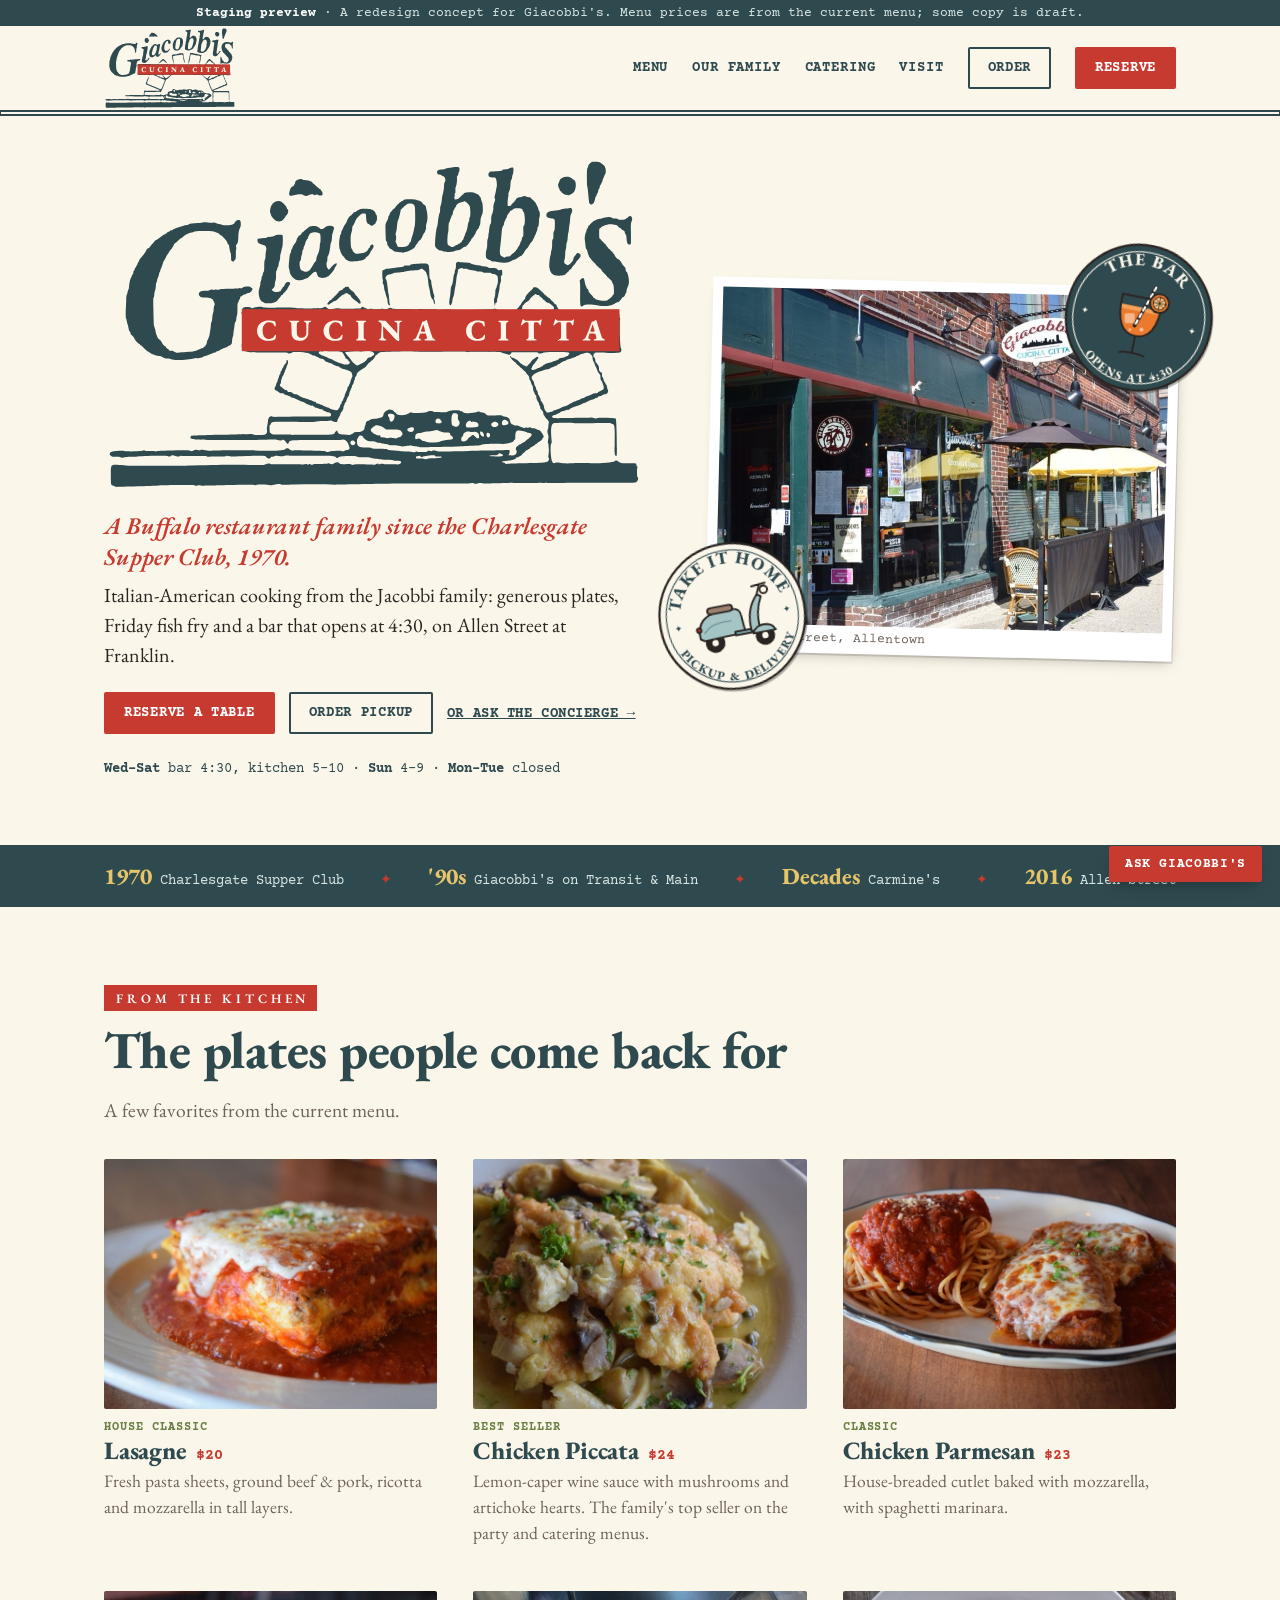
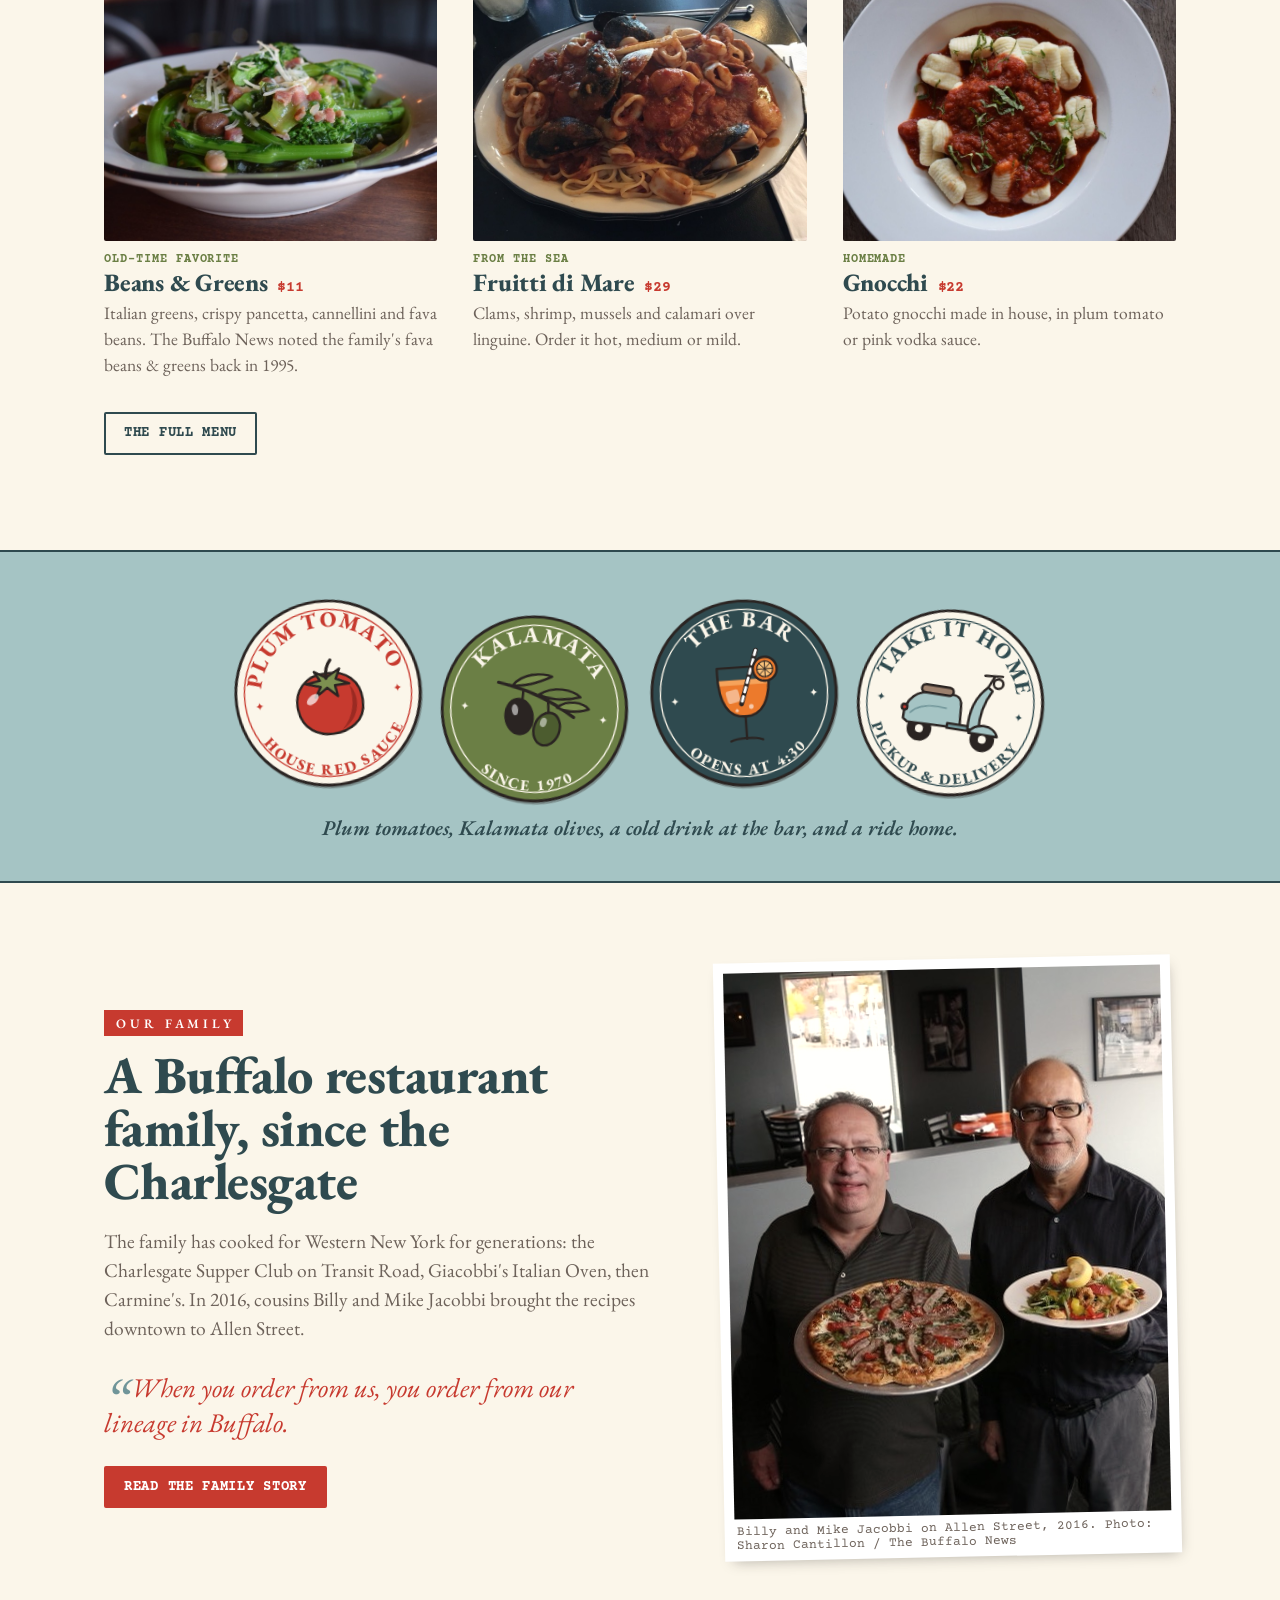
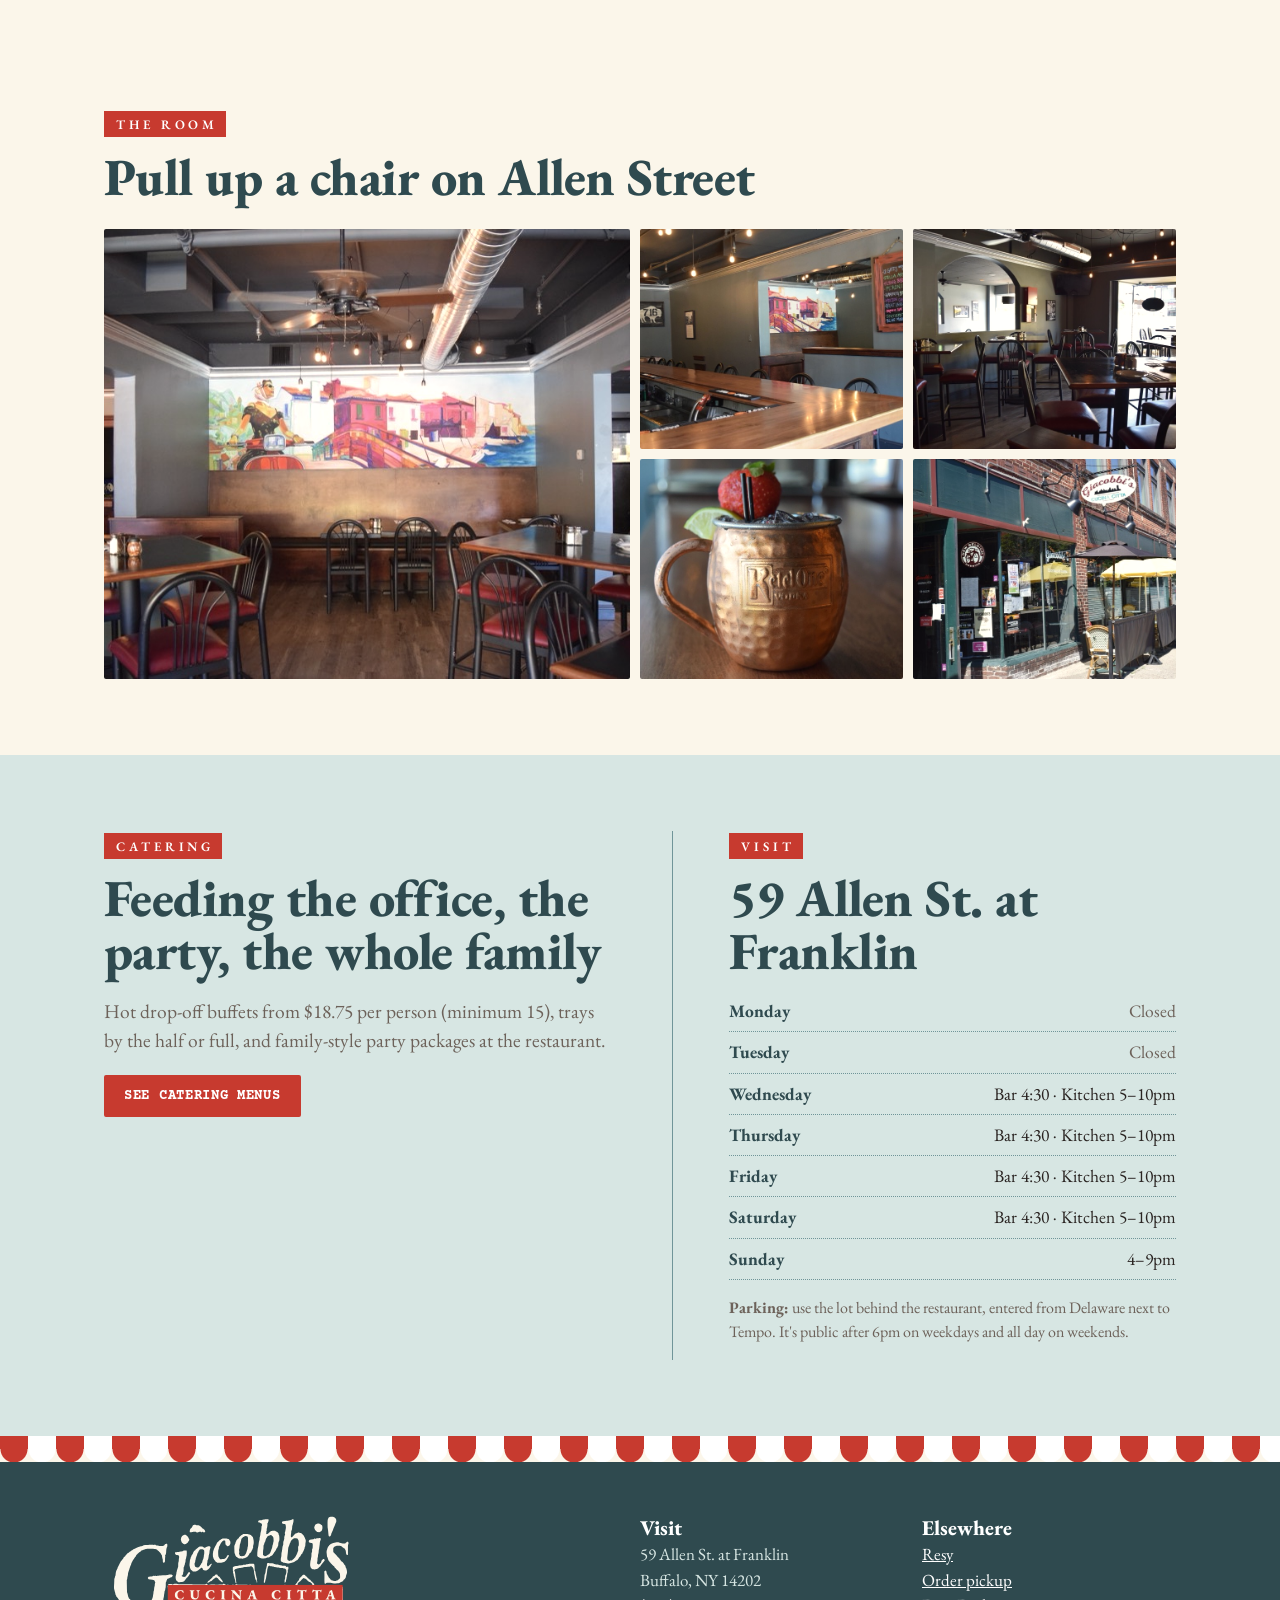
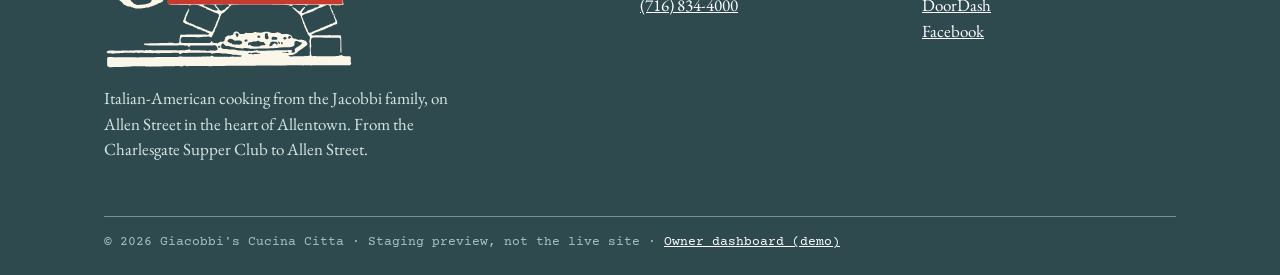
==== commit f63862d8: "Drop the text boxes and merge the story timeline with the press Vespa palette throughout, logo in he" ====
--- a/index.html
+++ b/index.html
@@ -4,7 +4,7 @@
 <title>Giacobbi's Cucina Citta | Italian Restaurant in Allentown, Buffalo NY</title>
 <meta name="description" content="Family Italian-American restaurant at 59 Allen St. in Buffalo's Allentown. Lasagne, chicken piccata, beans & greens, Friday fish fry, takeout and drop-off catering. Reserve on Resy.">
 <meta name="robots" content="noindex,nofollow">
-<meta name="theme-color" content="#3b2417">
+<meta name="theme-color" content="#2f4a4f">
 <link rel="icon" type="image/png" href="/assets/img/favicon.png"><link rel="icon" type="image/svg+xml" href="/assets/img/favicon.svg">
 <link rel="apple-touch-icon" href="/assets/img/apple-touch-icon.png">
 <meta property="og:title" content="Giacobbi's Cucina Citta | Italian Restaurant in Allentown, Buffalo NY"><meta property="og:description" content="Family Italian-American restaurant at 59 Allen St. in Buffalo's Allentown. Lasagne, chicken piccata, beans & greens, Friday fish fry, takeout and drop-off catering. Reserve on Resy."><meta property="og:type" content="restaurant">
@@ -19,23 +19,10 @@
 
 <div class="demo-banner"><b>Staging preview</b> · A redesign concept for Giacobbi's. Menu prices are from the current menu; some copy is draft.</div>
 <header class="nav"><div class="wrap">
-  <a class="brand" href="/" aria-label="Giacobbi's Cucina Citta, home"><svg xmlns="http://www.w3.org/2000/svg" viewBox="0 0 600 350" role="img" aria-labelledby="hdr-t"><title id="hdr-t">Giacobbi's Cucina Citta</title>
-  <rect width="600" height="350" fill="#3b2417"/>
-  <g fill="none" stroke="#d4b25e" stroke-width="2.6" stroke-linejoin="miter">
-    <rect x="210.9" y="212.8" width="54" height="54" transform="rotate(-80.0 237.9 239.8)"/><rect x="241.9" y="149.4" width="54" height="54" transform="rotate(-48.0 268.9 176.4)"/><rect x="301.7" y="112.0" width="54" height="54" transform="rotate(-16.0 328.7 139.0)"/><rect x="372.3" y="112.0" width="54" height="54" transform="rotate(16.0 399.3 139.0)"/><rect x="432.1" y="149.4" width="54" height="54" transform="rotate(48.0 459.1 176.4)"/><rect x="463.1" y="212.8" width="54" height="54" transform="rotate(80.0 490.1 239.8)"/>
-    <rect x="186" y="262" width="60" height="30"/><rect x="478" y="266" width="58" height="44"/>
-    <path d="M118 290 H300 M36 303 H292 M36 309 H286"/>
-  </g>
-  <g fill="#d4b25e">
-    <path d="M280 302 L296 290 L458 286 L476 298 L466 312 L294 317 Z" fill="#3b2417" stroke="#d4b25e" stroke-width="2.6"/>
-    <ellipse cx="368" cy="289" rx="74" ry="15" fill="none" stroke="#d4b25e" stroke-width="3"/>
-    <ellipse cx="312" cy="282" rx="9" ry="6.3"/><ellipse cx="329" cy="276" rx="8" ry="5.6"/><ellipse cx="346" cy="279" rx="10" ry="7.0"/><ellipse cx="364" cy="274" rx="8" ry="5.6"/><ellipse cx="381" cy="278" rx="10" ry="7.0"/><ellipse cx="398" cy="275" rx="8" ry="5.6"/><ellipse cx="414" cy="280" rx="9" ry="6.3"/><ellipse cx="428" cy="285" rx="6" ry="4.2"/><ellipse cx="338" cy="289" rx="6" ry="4.2"/><ellipse cx="372" cy="288" rx="7" ry="4.9"/><ellipse cx="405" cy="289" rx="6" ry="4.2"/>
-    <rect x="34" y="318" width="526" height="17"/>
-    <rect x="166" y="160" width="380" height="54"/>
-    <text x="356" y="198" text-anchor="middle" font-family="'EB Garamond', Garamond, Georgia, serif" font-weight="600" font-size="29" letter-spacing="9.5" fill="#3b2417">CUCINA CITTA</text>
-    <text transform="translate(42 210) scale(.8 1)" font-family="'EB Garamond', Garamond, Georgia, serif" font-weight="800" font-size="218">G</text>
-    <text x="172" y="150" font-family="'EB Garamond', Garamond, Georgia, serif" font-weight="800" font-size="150" textLength="390" lengthAdjust="spacingAndGlyphs">ìacobbi’s</text>
-  </g>
+  <a class="brand" href="/" aria-label="Giacobbi's Cucina Citta, home"><svg xmlns="http://www.w3.org/2000/svg" viewBox="118 80 1364 848" role="img" aria-labelledby="hdr-t"><title id="hdr-t">Giacobbi's Cucina Citta</title>
+<g transform="translate(0.000000,1000.000000) scale(0.100000,-0.100000)" fill="#2f4a4f"><path d="M13545 9053 c-30 -2 -55 -10 -62 -20 -7 -9 -23 -21 -35 -27 -15 -7 -28 -28 -36 -56 -8 -25 -18 -55 -25 -68 -13 -28 -13 -417 1 -453 6 -14 18 -113 27 -220 16 -179 19 -196 41 -219 48 -50 114 14 129 127 4 28 13 54 20 57 7 2 15 20 19 39 4 19 13 40 20 46 8 7 17 31 20 56 4 24 14 49 21 55 8 7 15 25 15 41 0 15 6 34 14 41 7 8 17 25 21 38 4 14 13 32 20 40 7 8 16 33 20 55 4 22 13 50 21 62 8 12 14 29 14 36 0 8 8 25 19 38 44 57 30 202 -23 245 -17 13 -38 31 -47 39 -9 8 -19 15 -24 15 -4 0 -13 6 -19 14 -12 16 -95 25 -171 19z M9998 8914 c-4 -3 -45 -9 -92 -13 -57 -6 -93 -14 -104 -25 -11 -9 -37 -16 -63 -17 -96 -1 -132 -12 -142 -42 -16 -48 8 -87 52 -87 20 0 47 -9 61 -20 14 -11 29 -20 34 -20 50 -1 80 -107 41 -150 -10 -12 -15 -38 -15 -88 0 -71 -27 -232 -40 -242 -4 -3 -11 -54 -17 -115 -6 -61 -18 -123 -27 -140 -10 -20 -16 -56 -16 -105 0 -43 -5 -81 -11 -87 -12 -12 -33 -124 -48 -259 -5 -45 -14 -90 -20 -100 -14 -26 -44 -257 -48 -384 -4 -104 -4 -105 25 -138 16 -17 32 -32 37 -32 4 0 13 -7 19 -16 7 -8 32 -18 56 -21 25 -3 53 -13 63 -21 28 -24 246 -18 295 9 21 11 56 19 83 19 45 0 83 21 140 75 9 8 23 15 32 15 26 0 47 11 47 26 0 8 7 14 15 14 9 0 19 8 22 17 4 10 24 40 45 68 21 27 38 55 38 62 0 7 6 16 13 20 18 12 97 131 97 147 0 7 9 25 20 39 11 14 20 30 20 36 0 6 9 15 20 21 11 6 20 21 20 35 0 13 8 31 17 40 12 13 18 40 21 104 2 47 10 100 18 118 8 17 14 36 14 42 0 7 7 23 16 37 23 34 16 266 -8 304 -9 14 -19 44 -23 67 -4 24 -12 46 -18 50 -7 5 -19 22 -27 38 -11 20 -29 34 -55 43 -22 7 -47 19 -56 27 -34 32 -274 18 -284 -16 -4 -11 -12 -19 -20 -19 -8 0 -16 -8 -19 -18 -3 -9 -16 -22 -28 -27 -13 -6 -32 -24 -43 -42 -20 -32 -88 -55 -114 -38 -14 8 -14 82 -1 90 7 4 6 13 -1 27 -9 17 -8 24 4 33 13 9 16 27 14 82 -1 44 3 76 10 85 17 20 36 163 29 221 -4 40 -2 49 14 60 13 7 20 23 20 42 0 16 7 39 15 49 21 27 20 112 -1 120 -20 8 -139 8 -146 0z m313 -867 c25 -13 79 -64 79 -74 0 -4 8 -15 18 -26 28 -31 36 -262 10 -299 -12 -18 -17 -35 -12 -52 4 -17 -1 -37 -14 -59 -11 -19 -22 -63 -26 -103 -7 -66 -22 -118 -52 -176 -8 -14 -14 -32 -14 -39 0 -7 -9 -31 -19 -53 -10 -23 -22 -53 -25 -68 -4 -16 -13 -28 -21 -28 -9 0 -15 -9 -15 -21 0 -12 -8 -23 -19 -26 -11 -3 -22 -11 -25 -19 -3 -8 -12 -14 -19 -14 -8 0 -22 -9 -32 -20 -10 -11 -26 -20 -35 -20 -9 0 -30 -11 -46 -25 -31 -27 -99 -35 -106 -13 -2 6 -20 17 -38 23 -28 9 -36 19 -42 46 -9 42 2 272 13 279 5 3 10 60 11 127 3 98 6 125 21 140 9 11 17 30 17 42 0 12 9 39 20 61 11 22 20 46 20 54 0 7 6 16 14 19 8 3 15 26 18 56 3 28 12 59 21 69 8 9 18 29 22 44 4 15 13 29 21 32 8 3 14 12 14 20 0 41 79 103 137 108 32 3 59 10 61 16 5 15 14 15 43 -1z M11420 8889 c-23 -14 -58 -23 -100 -26 -43 -4 -69 -11 -78 -21 -11 -15 -136 -29 -279 -31 -32 -1 -43 -5 -43 -16 0 -9 -7 -18 -15 -21 -10 -4 -15 -20 -15 -44 0 -56 27 -75 107 -75 50 0 67 -4 78 -18 20 -28 37 -161 26 -210 -5 -23 -15 -71 -21 -107 -7 -36 -19 -89 -27 -118 -12 -40 -13 -56 -5 -64 16 -16 15 -64 -2 -91 -17 -29 -40 -142 -31 -156 8 -14 -21 -144 -41 -184 -9 -18 -14 -62 -14 -119 0 -69 -4 -94 -15 -102 -14 -11 -36 -117 -39 -188 0 -20 -4 -40 -8 -44 -5 -4 -8 -32 -8 -63 -1 -31 -7 -67 -15 -81 -10 -17 -14 -57 -15 -122 0 -53 -5 -109 -10 -124 -33 -85 -34 -240 -2 -251 10 -4 28 -15 41 -25 13 -10 30 -18 39 -18 8 0 20 -7 26 -15 7 -10 33 -18 71 -21 33 -3 92 -12 131 -20 106 -23 246 -8 314 34 27 17 66 34 85 38 19 3 54 23 77 44 24 20 58 41 76 45 21 4 36 15 42 29 4 12 15 28 24 35 9 7 16 17 16 22 0 16 62 100 86 116 13 8 24 21 24 28 0 7 9 24 20 38 11 14 20 32 20 41 0 9 7 16 15 16 9 0 20 11 25 25 5 14 14 25 19 25 5 0 12 13 16 29 3 16 13 35 20 41 8 7 17 27 21 46 3 18 12 38 20 45 8 6 14 19 14 28 0 9 9 34 20 56 11 22 20 56 20 77 0 21 4 38 9 38 16 0 22 32 28 130 2 52 8 101 12 110 15 29 13 136 -2 152 -8 8 -18 30 -22 49 -4 19 -19 57 -32 84 -14 28 -33 65 -42 83 -9 19 -42 55 -73 80 -32 26 -58 50 -58 55 0 4 -19 7 -42 7 -24 0 -52 7 -62 15 -25 19 -80 19 -95 1 -6 -7 -37 -16 -68 -20 -58 -7 -103 -34 -103 -63 0 -8 -7 -16 -15 -19 -8 -4 -15 -11 -15 -18 0 -6 -18 -27 -40 -46 -22 -19 -40 -40 -40 -45 0 -15 -64 -37 -83 -29 -18 7 -15 145 4 233 5 24 7 52 4 62 -4 10 1 35 10 56 10 21 21 47 25 58 5 11 12 67 16 125 4 71 11 110 21 122 8 9 18 44 22 77 4 32 12 65 18 73 6 7 12 47 14 88 4 75 4 75 -31 78 -22 1 -48 -5 -70 -19z m307 -1020 c12 -4 24 -20 28 -38 3 -16 13 -35 20 -41 40 -33 50 -330 12 -352 -16 -9 -18 -23 -15 -140 2 -112 0 -131 -14 -139 -10 -5 -20 -28 -24 -55 -3 -25 -13 -51 -20 -59 -8 -7 -14 -21 -14 -30 0 -16 -39 -95 -52 -105 -4 -3 -14 -22 -23 -43 -8 -20 -19 -37 -24 -37 -6 0 -13 -9 -16 -20 -3 -11 -12 -20 -20 -20 -8 0 -17 -9 -20 -20 -3 -11 -12 -20 -19 -20 -6 0 -32 -20 -56 -45 -40 -40 -49 -45 -90 -45 -26 0 -56 -7 -68 -16 -21 -15 -25 -15 -41 0 -10 9 -22 16 -27 16 -56 2 -78 89 -57 234 12 88 26 221 37 361 8 101 20 159 37 176 9 9 20 36 24 60 4 24 14 53 21 64 8 11 14 27 14 37 0 10 9 27 20 38 11 11 20 32 20 46 0 23 23 60 65 105 8 9 15 21 15 27 0 6 14 13 31 17 19 4 33 15 36 26 3 12 14 19 29 19 12 0 25 4 28 8 6 10 132 3 163 -9z M12810 8672 c-51 -8 -120 -57 -120 -85 0 -9 -9 -34 -20 -54 -11 -21 -20 -49 -20 -63 0 -39 53 -159 73 -166 9 -3 17 -12 17 -20 0 -8 4 -14 10 -14 5 0 17 -8 27 -19 16 -17 68 -36 85 -33 4 1 19 -3 32 -8 26 -9 28 -9 132 55 82 49 100 306 24 330 -12 4 -37 22 -56 42 -38 38 -93 48 -184 35z M6115 8613 c-66 -16 -105 -44 -105 -73 0 -37 -47 -108 -78 -116 -29 -8 -57 -63 -71 -139 -17 -93 8 -105 144 -68 83 23 201 17 217 -11 14 -24 92 -21 136 6 36 22 98 26 116 8 13 -13 53 -13 61 0 8 13 45 13 45 0 0 -13 64 -24 95 -16 36 9 36 73 0 112 -14 15 -25 31 -25 35 0 5 -6 9 -13 9 -7 0 -18 9 -25 20 -7 11 -17 20 -22 20 -5 0 -35 25 -67 55 -32 30 -61 55 -65 55 -5 0 -8 6 -8 14 0 27 -101 66 -171 66 -37 1 -75 7 -89 15 -26 15 -40 16 -75 8z M8777 8103 c-11 -3 -27 -13 -38 -24 -10 -10 -28 -19 -39 -19 -10 0 -24 -9 -30 -20 -6 -11 -17 -20 -25 -20 -7 0 -17 -9 -20 -20 -3 -11 -12 -20 -20 -20 -8 0 -17 -9 -20 -20 -3 -11 -13 -20 -21 -20 -8 0 -14 -8 -14 -18 0 -17 -54 -72 -71 -72 -5 0 -9 -5 -9 -10 0 -6 -15 -26 -34 -45 -19 -18 -37 -47 -41 -64 -3 -16 -13 -35 -21 -42 -8 -6 -14 -25 -14 -41 0 -16 -8 -46 -19 -66 -57 -112 -54 -96 -49 -318 5 -173 8 -208 21 -215 10 -6 18 -31 22 -64 4 -30 11 -55 16 -55 5 0 17 -16 26 -35 11 -23 26 -38 43 -42 14 -3 33 -13 42 -22 10 -9 26 -23 35 -32 18 -17 93 -30 170 -29 23 0 45 -4 48 -10 4 -6 13 -7 24 -1 9 5 48 17 85 25 37 9 74 23 82 31 9 8 23 15 33 15 10 0 26 9 36 20 10 11 23 20 29 20 6 0 24 24 40 53 16 28 35 56 43 60 7 4 13 14 13 22 0 16 57 75 71 75 5 0 9 7 9 15 0 7 6 18 13 22 8 4 22 29 32 55 10 26 28 62 41 80 13 17 24 37 24 43 0 7 7 26 16 44 10 21 14 44 9 69 -4 25 1 56 15 97 26 73 28 207 4 305 -8 36 -18 80 -21 98 -4 24 -16 40 -44 59 -21 14 -41 33 -44 42 -10 28 -64 63 -105 68 -22 3 -45 12 -51 19 -11 14 -245 19 -292 7z m228 -133 c31 -29 36 -69 35 -312 0 -163 -3 -216 -15 -244 -8 -20 -15 -48 -15 -63 0 -28 -29 -140 -53 -206 -8 -22 -17 -57 -21 -77 -4 -21 -11 -38 -17 -38 -5 0 -13 -8 -16 -17 -36 -93 -73 -113 -213 -113 -86 0 -96 4 -106 45 -4 16 -16 44 -26 62 -15 25 -17 36 -9 52 14 25 14 111 1 147 -8 20 -7 35 4 58 8 17 19 78 25 136 12 126 20 168 36 195 10 16 41 138 61 243 2 12 11 22 19 22 7 0 17 9 20 20 3 11 12 20 20 20 8 0 17 9 20 20 3 11 12 20 19 20 7 0 24 11 37 24 43 43 152 46 194 6z M5542 8054 c-48 -12 -112 -58 -112 -80 0 -4 -7 -12 -15 -18 -23 -17 -53 -169 -37 -189 5 -6 13 -27 17 -46 4 -19 11 -39 16 -45 5 -6 25 -31 45 -55 75 -94 202 -98 265 -10 13 19 27 36 31 37 4 2 8 8 8 13 0 6 16 26 35 46 39 41 52 137 20 149 -8 3 -17 21 -21 39 -7 42 -106 145 -150 157 -10 3 -26 8 -34 11 -8 3 -39 -1 -68 -9z M12955 7885 c-5 -2 -57 -8 -114 -14 -63 -6 -110 -15 -120 -24 -11 -10 -54 -17 -131 -22 -157 -10 -226 -39 -235 -102 -11 -65 24 -91 133 -100 81 -7 85 -16 80 -179 -2 -100 -6 -126 -21 -142 -14 -16 -17 -35 -15 -104 2 -69 -1 -88 -15 -102 -14 -14 -17 -37 -17 -124 -1 -67 -6 -122 -15 -147 -8 -22 -15 -56 -15 -76 0 -20 -7 -52 -15 -71 -17 -43 -37 -289 -24 -303 5 -5 9 -21 9 -36 0 -32 49 -118 68 -119 7 0 15 -6 18 -14 18 -46 314 -31 314 16 0 4 7 8 16 8 9 0 18 9 21 20 3 11 12 20 19 20 8 0 19 11 24 25 5 14 14 25 19 25 15 0 61 46 61 61 1 8 21 34 46 59 24 25 52 62 62 82 9 21 22 38 29 38 6 0 15 9 18 20 3 11 11 20 16 20 5 0 14 11 19 25 5 14 14 25 20 25 5 0 10 14 10 30 0 64 -89 99 -110 44 -6 -15 -23 -38 -39 -53 -19 -18 -30 -40 -35 -73 -10 -66 -131 -185 -155 -152 -3 5 -18 15 -34 22 -44 19 -54 53 -34 116 11 33 17 86 17 142 0 53 5 95 11 101 6 6 13 51 16 100 3 50 10 94 18 103 7 9 15 56 18 112 4 54 10 106 15 115 6 10 13 54 16 98 4 44 11 96 15 115 5 19 12 79 15 133 5 68 12 107 26 131 29 53 35 102 16 131 -16 25 -21 27 -41 20z M7653 7863 c-13 -2 -23 -8 -23 -13 0 -5 -15 -14 -34 -20 -19 -6 -37 -17 -40 -25 -3 -8 -21 -17 -40 -21 -22 -4 -36 -12 -36 -21 0 -8 -9 -17 -20 -20 -11 -3 -20 -12 -20 -19 0 -8 -7 -17 -16 -21 -22 -8 -64 -48 -64 -60 0 -6 -6 -16 -14 -22 -8 -7 -18 -27 -21 -44 -6 -26 -45 -97 -65 -117 -8 -8 -50 -94 -50 -103 0 -5 -9 -20 -20 -34 -12 -16 -20 -41 -20 -65 0 -25 -5 -41 -15 -44 -9 -4 -15 -19 -15 -38 0 -17 -5 -49 -11 -71 -15 -61 -11 -229 6 -262 8 -15 15 -36 15 -45 0 -24 38 -95 68 -127 13 -14 36 -41 49 -58 14 -18 30 -33 36 -33 6 0 20 -9 32 -20 62 -58 455 -5 455 61 0 10 3 19 8 19 21 0 103 92 109 122 3 18 12 37 20 41 7 4 13 13 13 20 0 7 12 23 25 36 29 27 34 81 9 102 -23 19 -68 -8 -72 -44 -2 -15 -12 -32 -23 -37 -10 -6 -19 -15 -19 -21 0 -14 -42 -69 -53 -69 -6 0 -15 -7 -21 -15 -12 -16 -96 -35 -155 -35 -21 0 -42 -5 -49 -12 -21 -21 -122 48 -122 83 0 9 -9 28 -21 43 -33 42 -41 341 -10 408 13 30 21 67 21 102 0 35 5 58 13 63 12 7 57 94 57 109 0 15 36 81 54 100 12 11 33 34 48 50 54 59 63 64 116 64 60 0 60 2 64 -130 3 -81 30 -140 64 -140 3 0 17 -9 31 -20 34 -27 64 -25 97 5 15 14 31 25 37 25 5 0 9 8 9 19 0 10 9 30 21 45 24 31 20 160 -6 170 -8 3 -17 21 -21 40 -3 20 -12 36 -20 36 -7 0 -18 9 -24 20 -6 11 -21 20 -34 20 -13 0 -29 7 -36 15 -12 15 -204 20 -267 8z M14416 7655 c-13 -14 -28 -25 -35 -25 -6 0 -11 -5 -11 -10 0 -31 -184 -46 -205 -16 -6 8 -36 15 -77 18 -44 2 -73 10 -86 21 -26 23 -110 22 -192 -3 -36 -11 -87 -23 -115 -26 -27 -3 -62 -14 -77 -25 -15 -10 -32 -19 -39 -19 -19 0 -129 -95 -129 -111 0 -4 -9 -9 -20 -12 -15 -4 -20 -14 -20 -36 0 -20 -7 -34 -20 -41 -13 -7 -20 -21 -20 -42 0 -17 -6 -39 -13 -47 -18 -21 -40 -152 -33 -188 3 -15 10 -74 15 -130 7 -80 13 -105 29 -121 12 -12 23 -41 27 -69 4 -26 13 -58 21 -70 8 -12 14 -28 14 -36 0 -7 11 -24 25 -37 14 -13 25 -28 25 -34 0 -6 18 -27 40 -46 22 -19 40 -41 40 -47 0 -7 7 -13 15 -13 8 0 15 -4 15 -9 0 -11 58 -71 69 -71 5 0 13 -9 16 -20 3 -11 11 -20 17 -20 13 0 68 -59 68 -72 0 -5 29 -37 65 -73 36 -35 65 -68 65 -74 0 -6 7 -11 16 -11 9 0 18 -9 21 -20 3 -11 12 -20 20 -20 8 0 17 -9 20 -20 3 -11 11 -20 18 -20 8 0 19 -17 26 -37 6 -21 20 -49 30 -62 21 -26 29 -261 10 -261 -5 0 -18 -16 -30 -35 -11 -19 -31 -39 -44 -44 -14 -5 -27 -17 -30 -25 -4 -9 -13 -16 -21 -16 -8 0 -19 -7 -23 -15 -14 -24 -170 -32 -210 -11 -18 9 -44 16 -58 16 -14 0 -33 9 -42 20 -10 11 -23 20 -31 20 -7 0 -15 7 -19 16 -8 21 -40 59 -84 101 -25 24 -39 46 -43 73 -4 26 -12 41 -25 45 -12 3 -21 19 -25 40 -4 18 -11 35 -16 37 -5 2 -15 37 -22 78 -20 121 -43 141 -101 87 -35 -31 -36 -35 -26 -70 6 -23 8 -140 6 -304 -5 -324 5 -356 85 -288 37 31 202 31 368 0 154 -28 337 -12 405 37 28 20 67 39 88 43 34 7 44 15 95 80 4 6 11 18 15 28 3 9 12 17 20 17 15 0 57 45 57 61 0 6 9 22 20 36 12 16 20 41 20 64 0 20 6 50 14 66 38 76 46 108 46 176 0 88 -37 234 -61 240 -11 3 -18 20 -21 57 -4 34 -11 56 -22 62 -9 5 -16 16 -16 23 0 8 -7 15 -15 15 -9 0 -19 8 -22 18 -18 49 -92 142 -112 142 -21 0 -92 83 -98 114 -3 16 -14 31 -25 33 -10 3 -18 14 -18 23 0 10 -8 21 -17 25 -10 3 -29 21 -43 40 -14 19 -33 37 -42 40 -10 4 -18 12 -18 20 0 7 -7 16 -15 19 -9 3 -23 22 -31 41 -8 19 -21 35 -29 35 -8 0 -15 6 -15 14 0 8 -9 18 -20 21 -11 3 -20 12 -20 20 0 8 -9 17 -20 20 -11 3 -20 13 -20 22 0 8 -9 17 -19 20 -31 8 -35 40 -32 227 1 35 5 45 21 49 11 3 20 11 20 19 0 17 90 59 160 74 107 24 280 -9 280 -52 0 -8 10 -18 23 -23 12 -5 39 -23 60 -40 21 -16 47 -33 57 -36 11 -3 20 -19 23 -41 3 -20 14 -42 23 -49 13 -9 19 -35 24 -114 8 -117 32 -158 84 -145 31 7 29 -13 26 310 -2 195 1 236 14 262 51 100 -18 192 -88 117z M4507 7551 c-15 -16 -27 -32 -27 -36 0 -4 -12 -19 -27 -34 -36 -33 -238 -45 -297 -17 -19 9 -49 16 -68 16 -18 0 -51 9 -73 21 -30 16 -49 20 -84 15 -26 -3 -84 -1 -130 5 -60 7 -98 7 -130 0 -25 -6 -111 -15 -190 -19 -110 -6 -146 -12 -155 -24 -6 -8 -33 -18 -59 -22 -26 -4 -62 -13 -80 -21 -18 -7 -54 -16 -81 -20 -27 -5 -63 -16 -80 -25 -17 -10 -45 -21 -63 -25 -17 -3 -34 -12 -37 -20 -3 -8 -21 -17 -41 -21 -20 -3 -39 -12 -42 -20 -2 -7 -18 -16 -35 -19 -16 -4 -32 -13 -35 -21 -3 -7 -29 -24 -58 -38 -45 -21 -104 -62 -193 -137 -13 -10 -30 -19 -37 -19 -7 0 -19 -10 -27 -22 -9 -13 -38 -48 -67 -78 -28 -30 -53 -62 -56 -72 -3 -9 -21 -22 -40 -28 -21 -7 -35 -18 -35 -28 0 -9 -9 -28 -20 -42 -11 -14 -20 -31 -20 -38 0 -7 -7 -15 -15 -18 -8 -4 -15 -11 -15 -18 0 -6 -27 -40 -60 -76 -33 -36 -60 -74 -60 -85 0 -11 -9 -31 -20 -45 -11 -14 -20 -31 -20 -38 0 -8 -9 -25 -20 -39 -11 -14 -20 -31 -20 -38 0 -7 -6 -18 -14 -24 -8 -7 -18 -25 -21 -41 -3 -16 -13 -34 -21 -41 -8 -6 -14 -27 -14 -46 0 -20 -6 -36 -14 -39 -8 -3 -18 -20 -22 -37 -3 -18 -13 -39 -20 -48 -18 -20 -42 -129 -51 -227 -3 -41 -12 -80 -20 -87 -7 -8 -16 -35 -20 -60 -3 -26 -11 -52 -18 -59 -8 -8 -13 -49 -14 -117 -1 -57 -4 -135 -7 -174 -10 -135 -9 -292 2 -306 6 -8 14 -38 18 -68 4 -30 14 -67 22 -82 7 -15 18 -58 23 -95 7 -45 16 -72 30 -86 12 -11 21 -31 21 -48 0 -17 4 -30 9 -30 19 0 67 -58 95 -113 26 -53 101 -127 127 -127 5 0 9 -7 9 -15 0 -8 8 -15 19 -15 10 0 21 -9 24 -20 3 -11 12 -20 20 -20 9 0 19 -9 22 -20 3 -11 12 -20 20 -20 8 0 16 -8 19 -18 6 -19 92 -78 138 -96 15 -6 28 -16 28 -22 0 -7 17 -15 37 -19 20 -4 46 -13 57 -21 12 -8 45 -14 78 -14 47 0 67 -6 108 -31 41 -25 65 -32 121 -36 40 -2 81 -10 94 -19 49 -32 470 -17 574 20 24 9 46 14 51 11 17 -11 162 13 173 29 7 9 35 20 62 24 28 5 64 15 80 24 49 25 138 60 168 65 16 3 31 11 34 19 2 7 22 15 43 19 21 4 41 12 43 19 3 8 18 17 33 20 15 4 38 15 51 25 12 10 43 22 68 25 25 4 45 12 45 17 0 6 15 16 33 24 67 30 80 50 82 123 1 37 9 85 18 107 9 22 16 59 17 82 0 23 7 77 15 120 8 43 15 94 15 114 0 21 8 45 19 57 12 14 20 45 24 88 4 36 11 72 17 79 6 8 11 73 11 164 0 119 3 153 13 157 8 3 17 20 20 39 4 18 13 38 21 45 8 7 15 25 15 41 0 18 5 29 14 29 8 0 28 11 44 25 17 14 42 25 56 25 14 0 34 9 43 20 10 11 29 20 43 20 68 0 148 112 91 127 -11 3 -22 11 -25 19 -9 24 -182 20 -195 -5 -11 -19 -44 -22 -426 -37 -88 -4 -166 -11 -173 -17 -7 -5 -33 -7 -63 -3 -34 5 -56 3 -65 -5 -11 -9 -18 -9 -26 -1 -17 17 -64 15 -83 -4 -11 -12 -37 -17 -83 -19 -135 -4 -140 -5 -172 -32 -38 -31 -36 -71 5 -109 21 -20 38 -23 122 -27 123 -5 201 -30 210 -67 3 -14 15 -42 26 -63 19 -37 19 -41 3 -73 -9 -20 -16 -60 -16 -95 0 -33 -6 -73 -14 -88 -8 -15 -18 -74 -22 -129 -4 -66 -12 -106 -20 -113 -8 -7 -14 -33 -15 -63 0 -28 -5 -76 -10 -106 -5 -30 -14 -85 -19 -122 -5 -38 -16 -78 -24 -90 -9 -12 -16 -30 -16 -39 0 -9 -6 -22 -14 -28 -7 -6 -16 -35 -19 -63 -4 -31 -13 -55 -22 -60 -8 -5 -15 -15 -15 -23 0 -7 -9 -16 -19 -20 -11 -3 -22 -12 -25 -20 -3 -8 -13 -15 -23 -15 -10 0 -54 -18 -98 -40 -91 -45 -175 -60 -384 -66 -68 -2 -129 -8 -135 -13 -14 -12 -105 16 -121 37 -6 7 -22 12 -35 11 -51 -5 -72 1 -77 21 -3 11 -12 20 -21 20 -15 0 -72 56 -72 72 0 4 -5 8 -11 8 -18 0 -68 56 -74 83 -4 14 -13 28 -21 31 -8 3 -14 12 -14 21 0 8 -4 15 -9 15 -18 0 -71 52 -71 69 0 9 -9 33 -20 53 -11 21 -23 63 -26 95 -4 32 -16 78 -27 103 -16 37 -21 70 -23 180 -2 74 -5 230 -8 346 -4 173 -3 215 9 230 8 11 15 42 15 69 0 28 9 75 20 105 11 33 19 82 20 122 0 37 4 69 9 73 5 3 15 31 22 63 7 31 18 66 25 77 7 11 17 46 24 77 6 32 16 60 21 63 5 4 9 13 9 22 0 8 7 29 15 46 27 59 52 132 59 170 4 21 14 41 22 44 7 3 14 13 14 22 0 9 9 27 20 41 11 14 20 31 20 38 0 7 5 18 10 25 39 47 70 92 70 102 0 7 7 15 15 19 8 3 15 12 15 20 0 9 9 20 20 26 11 6 20 16 20 23 0 7 9 23 20 37 11 14 20 32 20 41 0 15 40 59 54 59 4 0 28 21 55 48 26 26 60 54 77 62 16 8 45 31 64 52 20 20 49 40 65 44 17 4 41 15 55 24 14 10 48 21 75 25 28 4 58 14 69 23 28 25 436 25 516 -1 72 -22 120 -46 120 -57 0 -5 18 -19 39 -30 22 -10 41 -24 43 -29 1 -5 29 -37 61 -70 41 -43 60 -71 64 -96 3 -19 11 -35 18 -35 17 0 22 -15 35 -109 6 -44 17 -93 25 -108 10 -18 15 -58 15 -109 0 -85 5 -95 47 -108 19 -6 25 -2 33 18 5 14 14 26 19 26 15 0 20 40 22 156 0 60 5 114 10 120 5 6 4 23 -3 41 -10 27 -8 36 19 79 28 45 30 58 36 174 7 135 17 184 48 243 22 41 19 164 -5 179 -27 19 -81 8 -109 -21z M6832 7431 c-27 -5 -54 -18 -75 -38 -46 -44 -100 -52 -129 -18 -12 14 -27 25 -34 25 -6 0 -17 7 -24 15 -21 25 -181 21 -205 -5 -10 -11 -22 -20 -26 -20 -10 0 -52 -35 -105 -87 -24 -24 -48 -43 -54 -43 -5 0 -10 -9 -10 -20 0 -11 -7 -20 -15 -20 -9 0 -18 -7 -21 -15 -4 -8 -13 -15 -20 -15 -8 0 -17 -8 -21 -17 -3 -10 -14 -26 -25 -36 -10 -10 -18 -28 -18 -40 0 -27 -34 -97 -54 -112 -18 -14 -56 -85 -56 -106 0 -9 -6 -19 -14 -22 -7 -3 -16 -28 -19 -57 -4 -29 -13 -57 -20 -64 -9 -6 -17 -39 -21 -81 -3 -38 -10 -111 -16 -162 -5 -52 -6 -102 -1 -115 4 -13 14 -54 21 -93 8 -44 22 -80 36 -98 13 -16 24 -33 24 -38 0 -5 6 -9 13 -9 7 0 18 -9 25 -20 7 -11 17 -20 23 -20 7 0 18 -8 25 -17 17 -25 169 -25 205 -1 13 8 39 19 58 23 36 8 44 14 124 91 96 94 136 101 156 27 21 -78 54 -103 135 -103 43 0 81 6 96 15 14 8 32 17 40 21 38 18 161 161 171 199 6 22 22 50 35 62 27 25 33 73 9 73 -8 0 -24 -9 -35 -20 -11 -11 -26 -20 -34 -20 -8 0 -18 -9 -21 -20 -3 -11 -13 -20 -21 -20 -8 0 -14 -5 -14 -11 0 -14 -55 -69 -69 -69 -6 0 -11 7 -11 15 0 7 -8 18 -17 23 -22 13 -32 134 -13 157 7 9 13 45 14 81 1 50 6 69 19 79 18 13 45 133 54 245 3 36 12 75 20 87 9 13 17 60 20 120 4 57 12 106 19 118 8 11 14 32 14 47 0 15 5 30 10 33 6 3 10 21 10 38 0 57 -51 75 -158 58z m-226 -178 c43 -28 43 -28 44 -140 0 -65 -4 -114 -10 -118 -6 -4 -10 -18 -9 -33 4 -70 -22 -197 -50 -246 -17 -31 -31 -75 -36 -110 -5 -46 -13 -66 -34 -85 -15 -14 -33 -41 -40 -58 -7 -18 -16 -33 -20 -33 -3 0 -12 -12 -18 -27 -47 -104 -134 -151 -210 -112 -20 10 -42 19 -48 19 -42 2 -76 208 -38 235 12 9 18 30 20 69 1 30 9 69 18 85 8 17 15 50 15 74 0 29 5 47 14 50 7 3 16 26 18 52 3 25 13 54 22 64 9 10 16 28 16 41 0 26 48 130 60 130 4 0 11 15 14 34 4 19 13 39 21 46 8 7 15 18 15 25 0 58 163 84 236 38z M5525 7203 c-11 -3 -25 -11 -32 -20 -8 -10 -41 -17 -103 -23 -51 -4 -95 -12 -99 -17 -3 -6 -35 -14 -71 -17 -160 -16 -158 -16 -163 -43 -12 -64 35 -110 128 -125 84 -13 110 -60 88 -158 -7 -30 -13 -85 -13 -121 0 -40 -6 -78 -16 -98 -12 -24 -16 -64 -17 -166 0 -92 -4 -136 -12 -139 -6 -2 -17 -29 -24 -60 -7 -31 -17 -58 -22 -61 -5 -4 -9 -23 -9 -43 -1 -20 -7 -48 -15 -62 -8 -14 -14 -46 -15 -72 0 -26 -10 -71 -21 -100 -53 -133 -5 -346 83 -364 15 -4 29 -12 32 -20 9 -24 212 -19 254 6 18 11 38 20 45 20 7 0 23 14 37 31 14 17 34 41 45 54 35 40 55 69 55 77 0 4 9 8 20 8 13 0 20 7 20 20 0 11 7 20 15 20 8 0 15 5 15 11 0 6 18 29 40 50 22 21 42 50 46 63 3 14 12 30 20 37 8 6 14 19 14 29 0 10 7 20 15 24 29 11 19 64 -14 71 -53 11 -74 -2 -105 -66 -15 -32 -34 -59 -42 -59 -8 0 -14 -9 -14 -19 0 -10 -7 -21 -15 -25 -8 -3 -15 -12 -15 -20 0 -59 -118 -82 -207 -40 -34 17 -47 54 -18 54 8 0 15 4 15 10 0 5 10 18 22 30 18 16 22 33 24 85 1 37 8 73 16 82 9 11 13 50 13 133 0 98 3 121 18 137 9 11 17 31 17 45 0 14 7 31 15 38 9 7 15 29 15 54 0 22 9 59 19 82 12 26 19 66 20 106 0 36 7 81 15 100 8 19 18 59 22 89 4 30 11 57 16 60 11 7 21 228 12 282 -6 37 -6 37 -77 36 -40 -1 -81 -3 -92 -6z M10092 6514 c-19 -13 -22 -24 -22 -87 -1 -47 -6 -79 -15 -91 -8 -11 -15 -39 -15 -62 0 -23 -6 -47 -14 -53 -7 -6 -16 -44 -20 -89 -11 -119 -30 -195 -56 -227 -4 -5 -10 -50 -14 -100 -3 -49 -10 -115 -15 -145 -19 -101 -24 -158 -17 -194 14 -75 64 -20 77 86 5 39 15 81 23 92 7 12 16 39 19 61 7 58 26 172 38 230 6 28 15 97 20 155 5 58 16 117 24 132 8 14 15 46 15 70 0 39 4 45 36 61 38 19 84 23 84 7 0 -6 26 -10 58 -10 32 0 63 -5 69 -11 6 -6 57 -17 113 -24 56 -7 107 -18 113 -24 6 -6 36 -11 66 -11 31 0 69 -7 85 -15 19 -10 58 -15 121 -15 70 0 96 -4 105 -15 7 -9 29 -15 51 -15 24 0 46 -7 57 -18 10 -10 26 -21 35 -25 23 -9 24 -187 2 -231 -8 -15 -15 -39 -15 -51 0 -13 -8 -31 -17 -40 -13 -13 -17 -38 -19 -105 -1 -59 -8 -100 -19 -124 -14 -30 -16 -51 -11 -114 7 -70 26 -127 26 -75 0 31 10 53 25 53 15 0 25 31 25 81 0 19 4 39 10 45 5 5 14 40 19 76 5 37 13 73 17 80 4 6 11 53 15 102 4 53 14 105 24 125 14 26 16 48 12 103 -5 64 -4 71 13 75 17 5 20 14 20 67 0 80 -6 88 -52 74 -34 -10 -39 -9 -74 21 -37 29 -43 31 -125 31 -72 0 -90 3 -109 20 -18 16 -38 20 -89 20 -38 1 -77 7 -91 15 -14 8 -51 14 -82 15 -54 0 -132 23 -196 56 -19 10 -64 14 -144 14 -67 0 -119 4 -123 10 -9 15 -37 12 -63 -6z M9066 6476 c-111 -10 -140 -16 -148 -29 -7 -14 -22 -17 -77 -15 -53 2 -73 -1 -87 -14 -11 -9 -43 -18 -74 -21 -30 -2 -113 -14 -184 -26 -71 -11 -144 -21 -163 -21 -18 0 -41 -4 -51 -9 -9 -5 -29 -14 -44 -22 -28 -12 -28 -12 -28 -120 0 -59 4 -110 9 -114 6 -3 7 -28 4 -56 -4 -38 -2 -53 9 -62 10 -8 17 -35 21 -78 2 -36 11 -81 20 -100 9 -19 21 -61 27 -94 7 -33 18 -67 25 -75 7 -8 15 -48 18 -88 5 -60 10 -76 29 -92 28 -23 38 -25 38 -5 0 8 -4 15 -9 15 -5 0 -12 52 -16 116 -4 64 -12 131 -17 148 -6 17 -14 76 -19 131 -12 133 -32 238 -47 243 -24 8 -13 56 19 87 25 22 44 30 91 36 39 5 64 13 72 25 11 14 35 18 139 24 69 4 132 11 139 17 15 12 135 29 281 39 62 4 103 12 112 20 19 20 85 19 85 -1 0 -8 6 -15 13 -15 15 0 67 -54 67 -70 0 -6 9 -32 20 -58 13 -31 23 -88 29 -170 6 -68 15 -130 21 -137 6 -7 17 -62 24 -122 13 -104 39 -170 76 -193 5 -3 13 -30 17 -60 5 -30 13 -55 18 -55 17 0 18 95 1 114 -12 13 -13 25 -6 56 7 30 6 48 -4 70 -8 17 -22 66 -30 110 -9 44 -21 100 -27 125 -6 25 -12 67 -13 93 -1 34 -7 52 -19 58 -21 12 -25 43 -30 204 -6 183 -16 199 -118 201 -41 1 -136 -4 -213 -10z M7278 5893 c-10 -2 -18 -9 -18 -14 0 -5 -11 -14 -25 -19 -14 -5 -25 -16 -25 -24 0 -8 -14 -17 -32 -22 -30 -6 -78 -45 -78 -62 0 -4 -18 -23 -40 -42 -22 -19 -40 -41 -40 -47 0 -7 -9 -13 -20 -13 -13 0 -20 -7 -20 -20 0 -11 -7 -20 -15 -20 -8 0 -19 -9 -25 -20 -6 -11 -17 -20 -24 -20 -18 0 -96 -85 -96 -105 0 -27 29 -28 63 -3 17 14 40 27 50 31 9 3 17 10 17 15 0 6 19 14 43 20 32 9 61 30 120 87 50 49 88 78 108 82 17 3 33 12 36 19 6 16 83 20 83 4 0 -5 8 -10 18 -10 20 0 62 -39 62 -58 0 -7 9 -17 20 -24 11 -7 20 -18 20 -25 0 -7 7 -13 15 -13 8 0 20 -9 27 -20 7 -11 18 -20 25 -20 7 0 30 -18 53 -41 51 -52 86 -52 82 -1 -2 30 -44 101 -65 111 -5 2 -12 14 -17 27 -5 13 -16 24 -24 24 -7 0 -16 8 -20 18 -10 30 -55 85 -84 102 -37 23 -82 70 -82 85 0 22 -45 31 -92 18z M12038 5883 c-10 -2 -18 -11 -18 -18 0 -8 -9 -19 -20 -25 -11 -6 -20 -17 -20 -25 0 -8 -7 -15 -15 -15 -8 0 -19 -9 -25 -20 -6 -11 -17 -20 -25 -20 -8 0 -15 -9 -15 -20 0 -11 -7 -20 -15 -20 -9 0 -19 -8 -22 -17 -4 -10 -15 -29 -25 -42 -10 -13 -18 -34 -18 -46 0 -12 -12 -32 -26 -46 -28 -26 -76 -93 -87 -121 -3 -10 -11 -18 -17 -18 -5 0 -10 -6 -10 -12 0 -7 -23 -35 -50 -62 l-49 -49 -227 -5 c-201 -4 -229 -3 -239 11 -20 28 -55 35 -99 19 -33 -12 -135 -16 -511 -20 -258 -2 -487 -5 -508 -5 -21 -1 -41 4 -45 10 -8 12 -283 1 -315 -12 -11 -5 -25 -1 -37 10 -16 15 -34 17 -92 15 -90 -4 -174 -4 -300 2 -56 3 -98 1 -98 -4 0 -6 -32 -7 -77 -3 -43 4 -186 8 -318 9 -211 1 -243 3 -265 19 -31 22 -51 22 -81 -2 -34 -26 -76 -31 -121 -15 -24 8 -47 10 -61 5 -42 -16 -195 -23 -199 -10 -6 17 -110 17 -116 1 -5 -16 -27 -15 -41 2 -7 8 -24 17 -39 21 -15 4 -34 12 -42 19 -30 26 -60 26 -70 0 -6 -15 -18 -24 -32 -24 -13 0 -127 -3 -253 -6 -145 -4 -244 -2 -268 4 -24 7 -57 7 -94 1 -161 -26 -184 -24 -226 15 -36 33 -40 34 -62 20 -12 -8 -38 -19 -56 -25 -47 -14 -642 -13 -668 1 -14 7 -154 10 -422 10 -294 -1 -405 2 -415 11 -21 17 -181 6 -226 -15 -35 -17 -38 -17 -64 1 -21 13 -45 17 -106 16 -91 -2 -117 -20 -118 -83 0 -20 -6 -42 -12 -48 -10 -10 -10 -17 0 -33 9 -14 13 -57 13 -127 0 -59 1 -141 4 -182 15 -299 15 -376 0 -413 -28 -68 -20 -160 18 -200 31 -32 37 -34 141 -45 59 -7 112 -9 117 -6 5 3 14 2 20 -1 6 -4 199 -7 429 -6 360 0 419 -1 424 -14 10 -26 116 -10 116 17 0 11 227 4 335 -10 75 -9 105 -19 105 -33 0 -5 9 -9 19 -9 11 0 22 -4 25 -9 3 -5 30 -15 58 -21 29 -7 57 -19 61 -26 4 -8 16 -14 26 -14 10 0 30 -9 44 -20 15 -12 40 -20 62 -20 35 0 85 -34 85 -59 0 -5 15 -13 32 -17 18 -3 42 -12 53 -19 11 -7 37 -16 57 -19 21 -4 41 -13 45 -20 9 -15 114 -56 143 -56 11 0 20 -5 20 -10 0 -6 8 -13 18 -17 9 -3 28 -14 42 -23 14 -10 50 -21 80 -25 30 -4 77 -19 104 -34 27 -14 56 -30 66 -35 21 -12 43 -99 31 -124 -4 -9 -15 -30 -23 -47 -9 -16 -19 -48 -23 -69 -3 -22 -13 -49 -21 -60 -8 -11 -14 -28 -14 -38 0 -9 -9 -22 -20 -28 -12 -7 -20 -21 -20 -38 0 -15 -16 -58 -35 -97 -19 -38 -35 -81 -35 -95 0 -14 -9 -38 -20 -55 -11 -16 -20 -39 -20 -50 0 -11 -9 -26 -20 -33 -13 -8 -20 -23 -20 -42 0 -18 -6 -33 -15 -36 -8 -4 -18 -24 -21 -45 -4 -21 -11 -39 -16 -39 -5 0 -14 -13 -19 -29 -12 -33 -52 -55 -77 -42 -9 4 -36 11 -60 14 -24 3 -61 17 -83 31 -21 14 -49 26 -61 26 -13 0 -32 7 -42 15 -11 8 -30 15 -42 15 -12 0 -27 7 -34 15 -7 8 -27 17 -46 21 -18 3 -38 12 -45 20 -6 8 -26 14 -44 14 -24 0 -34 5 -38 20 -4 15 -14 20 -36 20 -18 0 -40 9 -51 20 -11 11 -31 20 -45 20 -14 0 -38 9 -53 19 -15 11 -49 22 -76 26 -27 4 -56 11 -65 16 -9 5 -27 13 -41 19 -27 11 -51 25 -89 53 -13 9 -37 17 -53 17 -33 0 -63 13 -94 42 -16 15 -33 19 -65 16 -39 -3 -45 0 -57 25 -10 21 -20 27 -44 27 -22 0 -40 10 -62 34 -18 18 -42 38 -54 45 -29 16 -41 60 -18 73 10 6 16 22 16 43 0 40 39 165 51 165 5 0 9 6 9 13 0 7 9 30 20 52 11 22 20 44 20 50 0 6 9 27 20 48 11 20 20 45 20 54 0 10 9 33 21 52 26 42 24 124 -3 129 -14 3 -18 -4 -18 -32 0 -26 -9 -44 -35 -73 -20 -21 -38 -50 -42 -65 -3 -15 -11 -29 -18 -32 -7 -2 -15 -20 -19 -39 -4 -19 -13 -38 -21 -41 -9 -3 -15 -18 -15 -34 0 -16 -7 -35 -15 -42 -8 -7 -18 -28 -21 -49 -4 -20 -13 -45 -19 -56 -7 -11 -15 -35 -19 -54 -3 -19 -12 -42 -20 -50 -7 -9 -16 -33 -19 -55 -3 -21 -13 -47 -22 -56 -29 -32 -16 -82 23 -92 18 -5 35 -15 39 -23 3 -8 12 -15 19 -15 8 0 17 -7 20 -15 4 -9 27 -17 64 -21 36 -4 61 -12 64 -20 3 -8 15 -14 26 -14 11 0 37 -9 57 -20 21 -11 46 -20 56 -20 10 0 20 -7 23 -15 4 -8 17 -15 30 -15 27 0 84 -23 187 -76 37 -18 75 -34 85 -34 10 0 29 -8 42 -17 38 -27 89 -51 121 -58 16 -4 29 -11 29 -17 0 -6 12 -8 29 -5 19 4 33 1 41 -8 7 -8 19 -15 27 -15 7 0 16 -7 19 -15 4 -9 19 -15 36 -15 16 0 41 -9 55 -20 16 -12 41 -20 65 -20 25 0 41 -5 44 -15 3 -8 24 -20 45 -25 21 -6 39 -15 39 -19 0 -5 20 -12 45 -16 70 -10 100 -49 69 -90 -14 -18 -25 -20 -127 -17 -216 5 -984 1 -1156 -6 -133 -5 -178 -4 -192 6 -43 30 -109 -33 -107 -102 1 -22 -7 -78 -17 -123 -11 -52 -15 -92 -10 -110 14 -50 -4 -97 -45 -117 -40 -20 -258 -21 -306 -1 -21 8 -45 13 -53 10 -8 -3 -183 -8 -390 -10 -582 -8 -1114 -24 -1124 -34 -5 -5 -10 -24 -10 -42 -2 -34 -2 -34 53 -37 30 -2 60 -8 67 -14 17 -14 1313 -19 1713 -7 270 9 312 8 363 -6 57 -16 109 -13 133 6 8 6 17 4 27 -6 9 -8 20 -15 26 -15 6 0 17 -15 25 -34 13 -32 57 -59 63 -40 26 76 30 79 168 86 72 4 315 7 540 6 226 0 457 -1 515 -1 58 0 120 4 138 8 75 17 138 -42 172 -160 23 -78 13 -100 -47 -103 -29 -2 -56 -9 -63 -17 -13 -16 -80 -21 -80 -6 0 17 -277 5 -305 -13 -32 -21 -81 -21 -93 1 -9 14 -42 16 -298 19 -159 2 -336 5 -393 8 -57 3 -111 1 -120 -4 -22 -11 -91 14 -112 41 -21 28 -85 21 -112 -12 -25 -31 -493 -44 -847 -25 -147 8 -123 8 -570 2 -223 -3 -423 -8 -445 -12 -22 -3 -67 0 -100 6 -98 19 -155 23 -168 11 -10 -7 -31 -7 -75 1 -58 11 -65 10 -103 -11 -38 -22 -43 -22 -82 -9 -31 11 -86 14 -212 13 -316 -4 -650 -17 -663 -27 -8 -7 -12 -7 -12 0 0 7 -42 10 -123 9 -92 -2 -128 1 -140 12 -14 11 -20 11 -34 0 -24 -21 -403 -29 -480 -11 -47 11 -274 -2 -308 -17 -11 -5 -27 -11 -36 -14 -35 -11 -33 -60 2 -89 31 -26 39 -28 126 -28 60 0 106 -5 129 -15 20 -8 40 -12 45 -9 15 9 170 26 227 24 29 0 96 4 150 9 151 16 748 26 756 12 10 -16 65 -13 82 4 19 19 57 19 120 0 58 -17 110 -19 120 -4 4 7 19 8 43 3 20 -4 170 -6 333 -5 226 2 298 -1 298 -10 0 -8 13 -9 48 -4 54 9 104 9 288 4 101 -3 135 -1 147 10 14 11 20 11 32 1 12 -10 85 -11 368 -2 575 19 587 18 617 -23 30 -42 94 -51 105 -15 4 14 15 20 36 20 17 0 43 7 60 15 25 14 41 14 107 5 62 -9 91 -9 138 1 32 8 93 12 134 10 120 -5 343 -6 660 -3 368 4 486 -4 518 -35 28 -29 46 -29 64 -1 20 31 406 41 473 14 28 -12 73 -16 175 -16 99 0 145 -4 165 -14 15 -8 71 -17 124 -21 53 -4 101 -11 106 -15 6 -4 86 -10 179 -13 94 -4 174 -11 180 -17 5 -5 29 -10 52 -10 99 0 135 -11 132 -39 -4 -36 -61 -63 -110 -52 -20 5 -87 6 -149 4 -69 -3 -141 0 -182 8 -53 10 -73 10 -88 1 -23 -15 -49 -16 -49 -2 0 15 -22 12 -60 -6 -28 -14 -51 -16 -149 -9 -219 14 -360 14 -408 0 -39 -12 -49 -12 -67 1 -17 11 -51 13 -149 10 -121 -3 -127 -2 -148 20 -35 37 -67 38 -134 4 -59 -30 -75 -31 -122 -8 -17 9 -29 8 -45 -1 -15 -7 -70 -11 -158 -10 -175 2 -187 1 -212 -12 -16 -8 -30 -8 -59 1 -31 11 -41 11 -54 0 -12 -10 -18 -10 -30 0 -10 8 -28 10 -57 5 -24 -4 -88 -6 -143 -4 -123 4 -147 4 -464 0 -172 -2 -257 1 -264 8 -17 17 -94 13 -140 -9 -39 -18 -59 -19 -267 -14 -494 10 -763 8 -1570 -13 -135 -4 -297 -6 -360 -6 -804 3 -1200 2 -1226 -3 -17 -3 -49 -1 -70 6 -22 6 -108 13 -193 16 -218 6 -209 17 -209 -260 0 -235 3 -251 50 -261 18 -4 43 -14 56 -23 18 -11 38 -13 90 -8 37 4 211 9 387 10 329 4 533 11 690 27 118 11 815 16 822 6 13 -21 54 -26 95 -11 32 11 49 12 75 3 21 -7 77 -9 151 -5 64 3 236 8 382 11 146 3 387 7 535 11 174 3 282 1 304 -5 26 -8 38 -7 49 2 19 15 192 14 307 -2 65 -9 89 -9 125 3 77 24 143 28 183 11 31 -13 77 -13 334 -5 383 12 715 12 1043 -2 46 -1 842 13 1125 20 121 3 454 6 740 7 457 0 1278 2 1435 4 30 0 81 3 114 7 39 4 66 2 82 -7 19 -10 37 -10 92 1 50 9 81 10 117 2 27 -6 53 -9 56 -6 7 4 578 18 719 17 65 0 187 -1 335 -2 44 0 132 -1 195 -2 63 -1 131 2 152 6 20 4 44 3 53 -3 10 -5 35 -6 60 -1 24 4 56 5 72 0 15 -4 138 -4 273 0 275 9 687 10 1425 6 309 -2 512 0 531 6 48 15 88 117 52 129 -17 6 -21 227 -5 247 9 10 7 16 -6 26 -9 7 -17 23 -17 36 0 44 -9 48 -120 47 -233 -3 -296 7 -347 54 -25 23 -77 18 -92 -9 -13 -24 -528 -59 -615 -42 -22 5 -142 5 -266 1 -322 -10 -415 -9 -499 7 -60 12 -79 12 -105 2 -53 -21 -60 -19 -87 36 -35 71 -53 411 -23 444 14 16 16 30 10 91 -30 296 -10 420 69 432 70 11 485 14 491 4 5 -8 150 -9 476 -6 395 5 470 4 475 -8 3 -8 12 -14 20 -14 54 0 67 -62 64 -297 -1 -62 -1 -115 -1 -203 1 -25 0 -56 -2 -70 -9 -110 3 -228 24 -233 12 -4 24 -4 27 -1 17 17 0 886 -19 930 -8 20 -18 22 -127 27 -178 9 -314 7 -355 -5 -31 -9 -45 -8 -77 6 -30 14 -49 16 -82 10 -24 -5 -51 -7 -59 -6 -26 5 -337 1 -592 -8 -135 -4 -261 -5 -280 -1 -60 12 -47 63 20 76 20 4 46 15 57 24 11 10 34 22 50 25 17 4 38 16 48 27 10 10 30 19 45 19 15 1 45 9 67 20 22 11 57 19 77 20 27 0 40 6 48 20 6 11 15 20 21 20 6 0 25 6 42 14 18 7 77 28 132 46 55 17 107 39 115 49 9 10 39 24 68 30 29 7 52 17 52 22 0 5 7 9 16 9 9 0 28 8 42 19 15 10 52 24 84 30 31 7 59 18 61 25 3 8 22 16 41 20 22 4 36 13 36 21 0 10 10 15 29 15 17 0 51 11 77 25 26 14 57 25 69 25 53 0 99 75 71 115 -7 11 -16 42 -19 69 -3 28 -11 53 -20 57 -8 5 -18 20 -21 34 -4 14 -15 34 -25 44 -10 10 -21 39 -25 64 -4 25 -13 48 -21 51 -11 4 -15 22 -15 61 0 37 -4 55 -12 55 -29 1 -70 50 -64 75 8 32 -13 115 -30 122 -8 3 -14 11 -14 17 0 7 -11 23 -25 36 -18 17 -25 34 -25 62 0 29 -7 46 -26 65 -20 20 -25 32 -20 56 3 16 6 33 6 38 0 5 7 9 15 9 7 0 18 7 23 17 8 14 20 15 98 7 188 -19 526 -8 546 18 21 28 23 76 4 97 -12 14 -32 354 -27 464 1 18 0 125 -1 180 0 17 3 51 7 75 5 29 4 42 -4 42 -7 0 -11 21 -11 55 0 43 -4 57 -17 62 -9 4 -24 14 -34 24 -24 24 -84 34 -115 20 -36 -16 -136 -14 -171 4 -67 33 -576 20 -598 -15 -5 -8 -13 -6 -27 7 -17 15 -43 19 -157 23 -75 3 -141 8 -146 12 -6 3 -44 3 -85 -2 -83 -9 -180 4 -180 25 0 7 -7 15 -15 19 -8 3 -15 12 -15 19 0 8 -7 20 -15 27 -8 6 -13 22 -12 33 1 17 -6 24 -30 32 -22 6 -33 15 -33 27 0 10 -4 18 -10 18 -12 0 -90 78 -90 91 0 4 -12 15 -27 23 -16 8 -42 28 -60 44 -17 16 -38 32 -47 35 -9 4 -16 13 -16 21 0 7 -9 16 -20 19 -11 3 -20 12 -20 21 0 9 -7 16 -15 16 -8 0 -19 9 -25 20 -6 11 -17 20 -25 20 -8 0 -15 7 -15 15 0 9 -8 19 -17 22 -10 4 -22 12 -28 19 -11 14 -71 25 -97 17z m62 -183 c0 -4 18 -10 40 -14 26 -4 40 -11 40 -21 0 -8 7 -15 15 -15 8 0 19 -9 25 -20 6 -11 17 -20 25 -20 8 0 15 -7 15 -15 0 -9 7 -18 15 -21 8 -3 31 -21 52 -40 20 -19 52 -37 70 -40 42 -8 153 -101 153 -128 0 -48 -46 -68 -139 -61 -47 3 -213 7 -368 8 -200 1 -285 5 -294 14 -19 19 -2 104 22 110 10 3 19 12 19 19 0 8 8 18 18 21 9 4 21 12 25 20 4 7 14 13 22 13 15 0 85 62 85 76 0 20 128 134 144 128 9 -3 16 -10 16 -14z m-5745 -620 c3 -5 15 -10 26 -10 45 0 88 -181 48 -206 -7 -4 -8 -21 -5 -43 14 -80 34 -245 35 -288 1 -37 -23 -50 -107 -58 -126 -11 -147 4 -138 103 4 43 11 81 17 86 5 6 9 96 9 203 0 193 0 193 33 207 39 17 74 20 82 6z m-798 -17 c4 -10 13 -22 20 -28 10 -8 10 -19 -2 -60 -13 -41 -14 -72 -5 -185 9 -123 15 -159 36 -228 5 -19 0 -30 -25 -53 -42 -38 -195 -45 -206 -9 -3 11 -13 20 -21 20 -18 0 -18 27 2 65 12 24 15 59 12 177 -2 101 1 151 8 158 7 7 10 28 7 48 -3 22 2 53 11 75 16 37 16 37 86 37 58 0 72 -3 77 -17z m246 -3 c21 -25 21 -39 -1 -68 -40 -52 -105 -5 -88 63 8 32 63 35 89 5z m2505 -17 c2 -18 -1 -33 -6 -33 -5 0 -12 -9 -15 -20 -12 -46 -87 -37 -87 11 0 72 101 111 108 42z m1006 21 c21 -54 -44 -147 -98 -142 -38 4 -62 45 -49 83 18 54 131 100 147 59z m-4068 -9 c19 -48 -35 -111 -87 -100 -34 8 -35 13 -9 71 22 47 82 66 96 29z m2338 -12 c49 -33 56 -42 56 -68 0 -11 9 -26 20 -33 13 -8 20 -23 20 -43 0 -18 9 -38 23 -52 25 -24 57 -86 57 -110 0 -9 11 -28 23 -44 13 -15 27 -41 31 -58 4 -16 14 -37 22 -46 20 -23 21 -76 1 -96 -11 -11 -40 -18 -94 -21 -91 -5 -121 19 -131 106 -3 31 -10 46 -22 49 -14 4 -19 19 -22 75 -3 51 -8 74 -21 83 -9 7 -17 17 -17 23 0 27 -63 22 -76 -6 -4 -10 -8 -41 -9 -70 -1 -39 -6 -57 -18 -63 -9 -6 -17 -17 -17 -25 0 -9 -6 -22 -14 -29 -8 -8 -17 -36 -21 -63 -8 -61 -50 -83 -116 -62 -42 14 -58 70 -24 84 8 3 15 10 15 17 0 6 9 22 20 36 11 14 20 34 20 45 0 11 7 26 15 34 8 9 18 27 22 42 3 14 10 31 15 37 47 56 98 155 98 189 1 34 59 90 99 95 3 1 23 -11 45 -26z m1033 10 c12 -5 13 -20 7 -82 -21 -225 -1 -408 49 -429 15 -7 6 -29 -22 -49 -47 -35 -222 -32 -244 4 -3 5 -2 54 3 108 5 55 11 168 14 250 4 176 12 202 58 208 35 5 111 -1 135 -10z m190 11 c66 -13 68 -121 2 -117 -18 1 -38 9 -45 17 -6 9 -19 16 -28 16 -30 0 -19 70 14 83 21 8 24 8 57 1z m770 -42 c27 -34 32 -78 34 -277 1 -88 5 -168 10 -177 13 -25 -1 -77 -22 -83 -11 -4 -19 -12 -19 -19 0 -8 -19 -16 -48 -20 -53 -7 -112 1 -112 16 0 5 -10 22 -21 38 -23 30 -23 43 1 155 7 32 9 108 4 212 -6 162 -6 162 27 177 50 22 118 12 146 -22z m253 9 c29 -55 -10 -111 -67 -96 -34 8 -43 21 -43 62 0 51 86 78 110 34z m2797 2 c45 -19 55 -36 27 -47 -15 -6 -16 -28 -9 -224 5 -119 9 -235 9 -257 1 -40 1 -40 -96 -43 -97 -3 -97 -3 -113 29 -12 22 -14 34 -6 42 22 22 14 377 -9 422 -23 46 -11 65 39 65 14 0 44 7 66 15 50 18 42 18 92 -2z m-5902 -10 c19 -9 35 -20 35 -24 0 -5 10 -17 21 -28 21 -20 21 -20 -2 -75 -12 -31 -29 -56 -36 -56 -20 0 -62 -52 -63 -77 0 -38 18 -72 49 -88 17 -8 34 -27 37 -40 3 -14 13 -25 21 -25 53 0 85 -102 37 -120 -79 -31 -227 18 -254 83 -3 7 -14 25 -25 42 -23 33 -29 170 -9 183 31 19 68 122 44 122 -13 0 -13 25 -1 48 6 9 12 29 16 45 7 33 71 38 130 10z m4036 -3 c59 -49 119 -106 119 -113 0 -4 10 -22 23 -38 25 -35 33 -163 10 -177 -6 -4 -14 -24 -18 -44 -4 -22 -21 -51 -41 -72 -19 -19 -34 -39 -34 -44 0 -17 -35 -40 -70 -46 -19 -4 -46 -13 -59 -19 -19 -9 -25 -9 -28 1 -3 6 -11 12 -18 12 -23 0 -29 22 -10 36 13 10 19 32 23 84 3 47 9 73 18 77 8 3 14 11 14 19 0 7 7 17 17 22 19 11 13 110 -8 123 -13 8 -25 136 -15 173 8 32 42 35 77 6z m-316 -10 c9 -27 -3 -76 -21 -91 -19 -15 -10 -218 11 -259 16 -32 29 -131 20 -159 -12 -37 -135 -12 -153 31 -2 4 -10 8 -17 8 -40 0 -73 49 -79 117 -4 38 -9 92 -12 121 -8 75 0 97 59 155 97 97 176 129 192 77z m1095 -5 c29 -31 45 -270 20 -300 -10 -12 -9 -23 4 -56 9 -23 14 -49 12 -58 -3 -9 0 -27 7 -41 24 -46 -43 -130 -83 -105 -6 4 -44 10 -83 14 -81 7 -97 33 -62 101 15 29 20 130 18 402 -1 65 0 65 88 67 47 1 59 -3 79 -24z m273 1 c79 -36 141 -151 92 -170 -8 -3 -15 -12 -15 -21 0 -8 -5 -15 -11 -15 -49 0 -84 -93 -49 -132 11 -13 41 -45 65 -73 25 -27 45 -56 45 -62 0 -7 7 -13 15 -13 20 0 19 -24 -1 -55 -20 -31 -167 -39 -178 -10 -3 8 -12 15 -20 15 -9 0 -18 14 -22 36 -4 19 -13 38 -20 41 -8 3 -14 10 -14 16 0 5 -11 25 -25 43 -33 44 -36 137 -5 154 11 6 20 21 20 33 0 12 9 30 20 40 22 18 21 67 -2 110 -12 23 16 87 38 87 8 0 39 -11 67 -24z m1644 -51 c33 -140 45 -171 78 -202 20 -19 37 -46 41 -67 3 -20 10 -36 15 -36 5 0 9 -5 9 -10 0 -33 45 -102 76 -115 39 -16 37 -43 -8 -89 -28 -27 -30 -28 -48 -11 -16 14 -30 17 -69 12 -61 -7 -91 0 -91 23 0 10 -7 23 -15 30 -8 7 -15 26 -15 42 0 36 -23 93 -43 104 -9 6 -16 31 -19 73 -4 54 -9 68 -32 88 -46 39 -56 31 -57 -42 -1 -36 -2 -68 -4 -72 -1 -5 -5 -21 -10 -38 -4 -16 -17 -38 -28 -47 -15 -12 -22 -29 -23 -60 -2 -79 -29 -110 -91 -105 -66 5 -70 9 -50 51 8 19 19 51 23 71 3 20 13 39 20 42 8 3 14 12 14 19 0 8 7 17 15 20 8 4 18 23 21 44 4 22 12 41 19 44 7 2 21 25 30 50 10 25 20 46 24 46 3 0 7 30 9 66 4 105 25 123 137 120 60 -1 60 -1 72 -51z m-6487 -690 c200 -2 235 -12 260 -69 10 -24 23 -47 29 -50 6 -4 11 -15 11 -24 0 -19 35 -55 63 -65 9 -3 17 -13 17 -21 0 -7 9 -16 20 -19 28 -7 26 -51 -2 -71 -29 -20 -120 -21 -158 -1 -16 8 -51 20 -79 26 -27 6 -55 17 -62 25 -6 8 -19 14 -29 14 -9 0 -29 9 -43 20 -14 11 -30 20 -35 20 -6 0 -12 5 -14 11 -2 6 -26 15 -53 20 -26 5 -56 16 -65 24 -9 8 -23 15 -31 15 -8 0 -31 9 -52 20 -20 11 -46 20 -56 20 -11 0 -24 6 -28 13 -4 6 -20 18 -35 26 -46 23 -18 78 33 66 13 -3 38 -1 54 4 17 6 46 7 65 4 19 -3 105 -7 190 -8z m1006 -20 c41 -31 43 -63 4 -82 -13 -7 -29 -19 -35 -26 -6 -8 -26 -18 -45 -22 -47 -10 -70 -23 -70 -39 0 -17 -68 -86 -84 -86 -7 0 -23 -9 -36 -20 -13 -11 -28 -20 -34 -20 -6 0 -28 -9 -49 -20 -20 -11 -46 -20 -58 -20 -20 0 -139 109 -139 127 0 4 -19 29 -43 55 -23 26 -53 62 -67 79 -14 16 -31 37 -39 46 -28 29 10 40 172 47 84 4 159 5 167 2 8 -3 58 -1 110 4 145 13 204 7 246 -25z m1369 12 c105 -2 363 0 575 4 317 5 390 4 414 -7 16 -8 33 -11 38 -8 23 14 832 3 848 -11 8 -8 44 -18 79 -24 36 -6 69 -15 75 -21 23 -23 70 -11 86 23 11 23 21 31 35 29 11 -2 161 -3 333 -2 276 1 313 0 318 -14 9 -23 101 -22 127 2 29 26 615 26 650 -1 21 -16 21 -18 5 -31 -10 -7 -18 -20 -18 -28 0 -9 -12 -18 -29 -21 -16 -3 -35 -13 -43 -21 -8 -8 -41 -17 -74 -21 -79 -9 -94 -14 -94 -31 0 -8 -7 -14 -16 -14 -9 0 -27 -9 -41 -20 -14 -11 -39 -20 -56 -20 -17 0 -38 -7 -47 -15 -10 -9 -46 -20 -80 -26 -35 -5 -74 -19 -88 -29 -14 -11 -33 -20 -43 -20 -10 0 -23 -9 -29 -19 -5 -11 -20 -23 -32 -27 -13 -3 -30 -12 -38 -19 -8 -7 -28 -16 -45 -19 -16 -4 -37 -14 -45 -21 -25 -22 -97 -37 -120 -25 -21 11 -28 40 -10 40 6 0 10 9 10 19 0 11 11 33 25 49 14 17 25 35 25 41 0 6 7 11 15 11 8 0 15 9 15 20 0 10 9 24 20 30 11 6 20 17 20 25 0 9 9 23 20 32 37 32 27 66 -17 58 -40 -7 -163 -120 -163 -149 0 -9 -7 -16 -15 -16 -8 0 -15 -4 -15 -9 0 -11 -58 -71 -69 -71 -5 0 -14 7 -21 15 -7 8 -23 15 -36 15 -13 0 -32 9 -41 20 -10 11 -23 20 -29 20 -7 0 -25 15 -41 34 -32 39 -97 86 -118 86 -8 0 -15 6 -15 14 0 9 -15 17 -40 21 -25 4 -44 14 -51 27 -8 14 -14 17 -22 9 -13 -13 71 -114 121 -146 17 -11 31 -23 32 -28 0 -4 23 -29 52 -55 28 -26 58 -55 67 -64 8 -10 21 -18 28 -18 6 0 14 -8 17 -17 4 -10 24 -31 46 -47 22 -17 40 -35 40 -40 0 -6 18 -29 40 -51 29 -30 39 -48 40 -73 0 -31 15 -71 30 -82 4 -3 12 -27 19 -54 7 -27 19 -55 27 -60 9 -7 18 -39 23 -86 4 -40 13 -76 19 -78 6 -2 14 -19 18 -37 4 -21 13 -37 25 -40 14 -5 19 -16 19 -43 0 -54 14 -95 44 -127 17 -18 26 -39 26 -60 0 -18 7 -38 16 -45 8 -7 14 -23 13 -34 -2 -37 1 -46 16 -46 8 0 15 -8 15 -19 0 -10 9 -21 19 -24 15 -4 21 -17 26 -61 4 -31 12 -56 17 -56 5 0 15 -15 23 -33 7 -17 29 -45 49 -62 38 -32 62 -77 51 -95 -4 -7 -8 -43 -10 -81 -1 -38 -7 -75 -13 -81 -17 -17 -15 -83 5 -138 15 -42 15 -55 3 -119 -10 -54 -11 -77 -2 -94 7 -12 12 -38 11 -57 0 -19 3 -57 7 -85 3 -28 1 -87 -6 -133 -10 -63 -11 -85 -2 -94 24 -24 14 -73 -20 -98 -38 -28 -128 -34 -628 -44 -151 -3 -312 -8 -356 -12 -77 -6 -83 -5 -93 15 -9 15 -21 21 -46 21 -19 0 -35 5 -35 10 0 18 42 27 152 33 111 6 208 40 208 73 0 9 11 14 29 14 16 0 34 7 41 14 6 8 27 20 45 26 22 7 35 19 39 36 4 15 20 31 41 41 19 9 35 23 35 30 0 7 18 20 40 29 22 9 40 20 40 25 0 5 7 9 15 9 8 0 19 9 25 20 6 11 19 20 29 20 10 0 26 9 36 20 10 11 24 20 31 20 7 0 18 9 24 20 6 11 17 20 24 20 7 0 24 10 37 23 13 13 45 35 70 50 30 17 51 38 60 59 7 18 20 38 28 44 16 12 14 18 -22 80 -43 74 -71 104 -96 104 -14 0 -39 9 -56 20 -19 13 -47 20 -76 20 -29 0 -51 6 -59 15 -14 17 -46 20 -55 5 -3 -5 -25 -7 -50 -3 -30 4 -50 1 -60 -7 -13 -10 -19 -10 -33 4 -10 9 -25 16 -33 16 -8 1 -32 9 -54 20 -23 11 -62 19 -91 20 -33 0 -56 5 -64 15 -7 8 -18 15 -25 15 -31 0 -60 39 -70 95 -11 60 -44 83 -150 102 -16 3 -38 12 -48 21 -14 13 -42 14 -182 9 -180 -7 -203 -3 -240 42 -20 23 -35 29 -81 34 -32 3 -61 12 -65 19 -6 10 -18 9 -56 -4 -127 -44 -322 -49 -361 -10 -12 12 -28 22 -35 22 -8 0 -29 7 -47 16 -39 20 -234 12 -285 -11 -54 -25 -108 -32 -205 -28 -52 2 -108 4 -125 4 -16 0 -45 6 -63 15 -33 15 -114 12 -137 -6 -39 -31 -378 -46 -412 -18 -9 7 -26 0 -59 -22 -100 -67 -308 -63 -335 7 -5 13 -15 23 -23 23 -7 0 -16 7 -20 15 -14 37 -124 66 -150 40 -8 -8 -21 -15 -28 -15 -30 -1 -85 -65 -91 -105 -8 -48 -22 -60 -107 -86 -46 -14 -78 -18 -111 -14 -45 6 -129 -21 -145 -46 -3 -5 -12 -9 -21 -9 -27 0 -63 -41 -63 -71 0 -15 -7 -40 -15 -55 -8 -16 -15 -40 -15 -54 0 -59 -64 -98 -167 -102 -80 -3 -95 -6 -113 -25 -11 -13 -29 -23 -39 -23 -10 0 -24 -6 -30 -14 -9 -11 -34 -13 -109 -10 -171 6 -210 21 -226 88 -7 29 -7 29 -42 -5 -18 -18 -34 -41 -34 -50 0 -14 -13 -19 -72 -24 -74 -7 -678 -11 -823 -5 -44 2 -99 0 -123 -4 -26 -5 -48 -4 -55 2 -8 7 -99 9 -255 7 -231 -4 -244 -3 -260 16 -9 10 -22 19 -28 19 -16 0 -22 36 -23 128 -1 45 3 72 9 72 6 0 16 14 22 30 15 43 39 52 152 56 191 5 496 5 505 0 16 -10 404 -7 466 4 33 6 124 12 201 15 78 2 153 7 167 10 15 4 39 0 59 -8 77 -36 128 -38 128 -5 0 15 59 136 69 143 6 3 11 19 11 35 0 16 8 35 18 42 10 7 22 20 26 28 4 8 13 26 21 40 8 14 15 41 15 60 0 19 7 44 15 54 8 11 15 28 15 38 0 10 9 26 20 35 11 10 20 23 20 29 0 20 43 119 57 130 7 6 16 33 19 60 4 27 12 56 19 64 7 8 16 30 20 48 3 17 11 32 16 32 5 0 9 13 9 28 0 15 11 43 25 62 14 19 25 43 25 54 0 12 7 34 15 50 8 15 15 41 15 57 0 18 7 32 20 39 14 7 20 21 20 45 0 34 42 80 107 118 75 44 126 83 145 110 30 43 74 87 87 87 6 0 11 4 11 10 0 5 16 20 35 32 19 13 35 28 35 34 0 6 11 21 25 34 14 13 25 32 25 42 0 10 4 18 9 18 5 0 26 16 47 35 21 20 54 40 74 45 42 11 646 29 850 24 80 -2 231 -5 335 -7z m4092 -39 c18 -7 35 -20 39 -30 3 -10 12 -18 19 -18 16 0 21 -19 28 -93 3 -26 12 -56 21 -66 9 -10 16 -23 16 -30 0 -11 20 -60 60 -144 10 -21 22 -51 25 -68 4 -17 13 -33 21 -36 8 -3 14 -11 14 -18 0 -6 9 -20 21 -31 15 -13 20 -28 18 -54 -4 -49 8 -95 32 -116 10 -9 19 -27 19 -38 1 -12 9 -39 20 -61 27 -55 13 -125 -24 -125 -7 0 -19 -7 -26 -15 -7 -8 -27 -17 -46 -21 -20 -4 -36 -13 -39 -25 -5 -15 -16 -19 -53 -19 -26 0 -58 -7 -72 -15 -14 -8 -32 -17 -40 -20 -8 -3 -33 -15 -55 -26 -22 -10 -47 -19 -56 -19 -8 0 -30 -11 -49 -25 -20 -15 -47 -25 -66 -25 -20 0 -37 -6 -42 -16 -5 -8 -28 -20 -52 -25 -23 -5 -54 -19 -68 -29 -13 -11 -37 -20 -52 -20 -15 0 -33 -7 -40 -15 -6 -8 -22 -17 -33 -21 -12 -3 -36 -17 -54 -30 -18 -14 -47 -27 -65 -30 -38 -7 -127 -41 -146 -57 -14 -11 -93 -41 -155 -59 -21 -6 -41 -17 -44 -24 -3 -8 -13 -14 -22 -14 -9 -1 -33 -7 -55 -15 -45 -16 -85 -5 -93 25 -3 11 -9 20 -14 20 -13 0 -29 46 -36 100 -3 24 -12 50 -19 58 -8 7 -14 19 -14 25 0 7 -13 27 -29 44 -20 22 -28 39 -24 53 3 11 -1 28 -10 38 -8 9 -18 28 -22 42 -4 14 -13 29 -20 35 -7 5 -15 30 -18 55 -3 24 -13 49 -21 55 -8 7 -18 31 -22 55 -4 24 -15 51 -25 61 -10 10 -21 39 -24 66 -4 26 -12 53 -19 58 -22 19 -46 64 -46 87 0 34 70 102 126 124 27 10 60 24 74 31 14 7 34 13 45 13 11 0 36 8 55 18 19 11 61 22 92 25 32 3 65 13 73 21 9 9 35 21 58 27 23 6 50 17 61 25 11 8 28 14 38 14 9 0 22 9 28 19 5 11 23 22 40 26 16 4 33 12 37 18 8 13 92 57 107 57 5 0 23 11 40 23 18 14 51 26 80 29 27 3 51 11 55 17 4 5 31 15 60 22 29 6 55 17 58 25 3 7 21 17 41 20 21 4 43 15 50 26 9 12 26 18 51 18 20 0 46 7 57 15 23 18 86 19 131 3z m-3352 -1524 c25 -6 47 -51 36 -71 -11 -21 3 -90 23 -112 44 -49 3 -151 -61 -151 -27 0 -92 25 -109 41 -22 23 -23 233 0 257 9 10 16 24 16 30 0 12 59 16 95 6z m-1584 -25 c18 -18 21 -29 16 -70 -15 -126 -127 -153 -127 -31 0 16 -9 35 -21 45 -12 11 -18 25 -15 33 3 9 6 22 6 30 0 25 115 19 141 -7z m1179 -129 c60 -62 29 -105 -69 -93 -44 5 -50 8 -55 34 -16 82 65 120 124 59z m1676 -25 c6 -8 16 -15 23 -15 6 0 11 -6 11 -12 0 -7 3 -22 5 -33 11 -40 -119 -77 -153 -43 -20 20 -14 79 11 106 25 27 82 25 103 -3z m-909 -16 c7 -7 43 -13 80 -15 78 -3 113 -30 113 -85 0 -39 -25 -48 -159 -55 -134 -8 -161 1 -161 51 0 72 88 143 127 104z m678 -42 c23 -22 24 -28 14 -51 -34 -74 -171 -68 -177 7 -2 28 1 37 12 37 8 0 20 10 27 21 16 30 89 22 124 -14z m-2963 -78 c35 -12 69 -30 77 -40 7 -10 18 -19 23 -19 5 0 17 -7 26 -16 14 -15 35 -16 161 -11 150 5 241 -13 241 -49 0 -6 7 -17 15 -24 19 -16 20 -69 1 -76 -8 -3 -16 -14 -19 -24 -3 -13 -18 -20 -53 -25 -27 -4 -57 -14 -66 -23 -14 -11 -23 -12 -45 -4 -41 16 -134 21 -160 9 -16 -7 -36 -6 -75 6 -29 9 -69 15 -88 14 -32 -2 -35 1 -38 26 -3 25 -7 28 -25 22 -35 -10 -39 -10 -109 24 -38 17 -68 38 -68 46 0 7 -9 17 -20 20 -30 10 -25 85 6 85 8 0 14 7 14 15 0 8 16 22 35 31 20 9 38 20 41 25 9 15 61 10 126 -12z m842 -51 c16 -63 -11 -98 -76 -98 -42 0 -88 29 -88 55 0 53 150 92 164 43z m622 -63 c10 -8 28 -15 39 -15 11 0 28 -7 38 -15 11 -8 59 -16 118 -21 99 -7 99 -7 105 -40 3 -19 11 -34 16 -34 14 0 58 -48 58 -63 0 -21 -43 -41 -90 -43 -105 -5 -212 -24 -239 -43 -40 -29 -310 -35 -356 -8 -16 9 -42 17 -57 17 -15 0 -33 7 -42 15 -8 8 -19 15 -24 15 -5 0 -17 9 -26 19 -16 18 -21 18 -64 6 -57 -18 -62 -14 -62 45 0 67 38 100 113 100 32 0 66 7 87 19 25 13 65 20 140 23 61 3 120 12 140 21 45 20 81 21 106 2z m2153 -19 c36 -9 71 -21 78 -27 7 -6 36 -14 65 -18 69 -8 81 -51 27 -98 -18 -15 -41 -36 -51 -45 -10 -10 -22 -18 -26 -18 -5 0 -18 -11 -30 -25 -12 -13 -40 -34 -62 -45 -22 -11 -50 -30 -60 -40 -11 -11 -29 -20 -40 -20 -10 0 -23 -7 -28 -16 -5 -8 -19 -21 -33 -27 -37 -19 -47 -61 -25 -102 37 -68 -24 -136 -115 -130 -30 2 -63 4 -73 4 -19 1 -19 1 0 22 18 20 28 99 14 112 -3 2 -111 0 -240 -5 -129 -4 -260 -8 -290 -8 -30 1 -255 -4 -500 -10 -775 -19 -799 -19 -811 -4 -14 17 -100 19 -116 3 -9 -9 -19 -9 -41 0 -29 12 -73 3 -86 -18 -8 -12 -226 -12 -242 1 -7 5 -27 1 -49 -8 -29 -12 -44 -13 -62 -5 -13 6 -83 13 -156 16 -73 3 -152 8 -177 12 -48 7 -65 8 -206 20 -50 5 -98 14 -107 21 -11 9 -65 13 -195 15 -135 2 -183 5 -196 16 -12 10 -52 14 -144 15 -192 3 -232 30 -232 162 0 47 4 66 15 70 8 3 19 21 25 40 18 52 120 38 120 -17 0 -11 7 -19 15 -19 8 0 19 -9 25 -20 6 -11 16 -20 22 -20 6 0 19 -7 29 -16 13 -12 45 -18 111 -21 54 -3 108 -11 128 -21 19 -8 51 -15 70 -15 19 1 46 -5 60 -12 14 -7 56 -15 94 -18 37 -4 75 -12 83 -18 8 -7 59 -14 121 -16 59 -3 133 -11 165 -19 52 -13 68 -13 148 1 103 17 155 19 164 5 3 -5 31 -10 61 -10 32 0 64 -6 77 -15 19 -12 61 -14 263 -10 131 3 361 7 509 10 149 2 365 11 480 19 116 8 235 14 266 13 33 -1 63 4 72 11 30 25 348 41 572 28 91 -5 265 48 265 81 0 7 9 17 20 23 17 9 20 21 20 87 0 148 40 173 209 129z m-1339 -16 c22 -6 46 -6 71 0 62 17 139 -25 139 -75 0 -18 2 -39 5 -47 3 -7 0 -22 -8 -31 -16 -23 -43 -10 -100 45 -38 37 -39 37 -68 23 -16 -9 -29 -20 -29 -25 0 -6 -7 -10 -14 -10 -17 0 -66 -42 -66 -56 0 -5 -9 -15 -20 -22 -11 -7 -20 -19 -20 -27 0 -12 -13 -15 -59 -15 -56 0 -59 1 -64 27 -8 44 3 91 24 96 11 3 19 12 19 21 0 79 91 124 190 96z m294 0 c26 -10 53 -77 42 -106 -15 -40 -96 22 -96 74 0 43 10 49 54 32z m180 -36 c34 -34 17 -104 -25 -104 -32 0 -49 27 -49 79 0 44 41 58 74 25z m-3424 -193 c0 -5 9 -13 20 -16 28 -9 26 -46 -4 -74 -47 -44 -125 14 -98 73 12 26 82 40 82 17z m3722 -324 c7 -7 21 -16 31 -20 28 -11 20 -34 -15 -41 -71 -13 -318 -6 -318 10 0 13 81 21 150 16 26 -2 78 18 84 33 7 19 50 19 68 2z m-1668 -52 c4 -12 24 -15 86 -15 61 0 80 -3 80 -14 0 -19 -45 -26 -215 -32 -82 -3 -154 -10 -159 -15 -13 -12 -59 -12 -72 1 -9 9 -71 12 -154 8 -42 -3 -45 -1 -48 25 -4 30 1 33 67 40 37 5 44 2 48 -14 6 -22 33 -25 51 -6 7 6 61 17 120 23 159 17 189 16 196 -1z"/></g>
+<rect x="466" y="467" width="954" height="106" fill="#c73a2f"/>
+<g transform="translate(466 468) scale(.5) translate(0.000000,208.000000) scale(0.100000,-0.100000)" fill="#fbf6ea"><path d="M14193 1582 c-7 -5 -18 -35 -24 -67 -6 -33 -24 -88 -40 -124 -31 -68 -36 -96 -18 -106 21 -14 55 6 94 54 58 71 116 101 199 101 54 0 67 -3 76 -19 6 -13 10 -158 10 -404 0 -434 7 -400 -85 -434 -37 -14 -50 -24 -50 -38 0 -19 9 -20 264 -23 268 -2 287 0 274 34 -2 7 -25 20 -50 28 -89 30 -83 0 -83 425 0 283 3 382 13 401 12 23 18 25 94 28 77 3 83 1 113 -25 17 -16 44 -53 58 -83 19 -39 33 -55 47 -55 17 0 21 9 27 73 4 39 14 99 23 131 28 110 13 134 -53 81 -56 -45 -130 -52 -476 -48 -310 3 -320 5 -359 55 -19 24 -34 28 -54 15z M15833 1582 c-7 -5 -18 -35 -24 -67 -6 -33 -24 -88 -40 -124 -31 -68 -36 -96 -18 -106 21 -14 55 6 94 54 58 71 116 101 199 101 54 0 67 -3 76 -19 6 -13 10 -158 10 -404 0 -434 7 -400 -85 -434 -37 -14 -50 -24 -50 -38 0 -19 9 -20 264 -23 268 -2 287 0 274 34 -2 7 -25 20 -50 28 -89 30 -83 0 -83 425 0 283 3 382 13 401 12 23 18 25 94 28 77 3 83 1 113 -25 17 -16 44 -53 58 -83 19 -39 33 -55 47 -55 17 0 21 9 27 73 4 39 14 99 23 131 28 110 13 134 -53 81 -56 -45 -130 -52 -476 -48 -310 3 -320 5 -359 55 -19 24 -34 28 -54 15z M9295 1533 c-22 -15 -71 -36 -109 -49 l-71 -22 -16 -54 c-40 -132 -257 -682 -295 -750 -13 -23 -38 -42 -81 -63 -48 -23 -63 -35 -63 -52 0 -12 6 -23 13 -26 20 -7 391 5 400 12 17 16 -7 41 -54 56 -70 24 -83 46 -64 116 7 30 23 79 33 109 l19 55 146 3 145 3 10 -33 c33 -105 52 -191 47 -208 -4 -12 -28 -27 -65 -41 -56 -20 -77 -40 -64 -60 3 -5 126 -9 280 -9 l275 0 -3 22 c-2 16 -18 30 -53 46 -27 13 -58 31 -68 40 -15 14 -121 326 -262 774 -25 81 -49 150 -54 152 -4 3 -25 -7 -46 -21z m-71 -382 c26 -90 45 -170 42 -177 -4 -11 -30 -14 -103 -14 -54 0 -103 4 -110 8 -9 6 4 54 50 184 34 98 65 174 68 170 4 -4 28 -81 53 -171z M17852 1530 c-36 -24 -77 -40 -165 -63 -4 -1 -28 -63 -53 -137 -71 -205 -251 -649 -279 -685 -13 -18 -49 -44 -79 -58 -58 -28 -76 -60 -38 -70 9 -3 103 -2 207 2 180 6 190 7 190 26 0 14 -13 24 -50 38 -27 10 -55 23 -62 29 -21 17 -15 66 18 166 l31 93 146 -3 146 -3 28 -100 c38 -135 36 -145 -32 -172 -65 -25 -81 -38 -74 -58 5 -13 46 -15 279 -15 219 0 274 3 278 13 8 21 -3 30 -66 61 -38 18 -63 38 -73 58 -14 26 -189 561 -258 789 -37 122 -41 125 -94 89z m-26 -562 c-16 -11 -188 -9 -206 2 -13 8 -8 30 34 152 28 79 56 159 64 178 l15 35 52 -180 c37 -127 49 -182 41 -187z M1205 1515 c-280 -75 -435 -260 -435 -516 0 -255 173 -441 454 -490 145 -25 399 10 455 62 26 24 40 75 48 167 6 71 6 72 -19 72 -18 0 -30 -10 -48 -42 -62 -112 -133 -162 -247 -174 -208 -22 -345 128 -360 396 -10 165 33 288 131 377 63 58 115 76 208 75 120 -2 208 -58 245 -156 21 -58 44 -76 67 -56 14 11 15 27 10 104 -9 115 -16 134 -59 152 -102 42 -343 58 -450 29z M4565 1515 c-280 -75 -435 -260 -435 -516 0 -255 173 -441 454 -490 145 -25 399 10 455 62 26 24 40 75 48 167 6 71 6 72 -19 72 -18 0 -30 -10 -48 -42 -62 -112 -133 -162 -247 -174 -208 -22 -345 128 -360 396 -10 165 33 288 131 377 63 58 115 76 208 75 120 -2 208 -58 245 -156 21 -58 44 -76 67 -56 14 11 15 27 10 104 -9 115 -16 134 -59 152 -102 42 -343 58 -450 29z M6913 1520 c-34 -14 -28 -38 15 -55 89 -37 122 -73 137 -151 7 -35 -10 -395 -26 -553 -12 -120 -26 -155 -74 -178 -36 -17 -52 -40 -37 -55 5 -5 91 -7 193 -6 175 3 184 4 184 23 0 14 -13 24 -50 37 -27 10 -62 31 -76 47 -27 29 -27 29 -34 252 -4 123 -5 255 -3 293 l3 69 301 -319 c166 -176 313 -333 328 -351 34 -40 127 -87 155 -78 31 9 35 45 23 184 -7 82 -7 184 -2 291 5 91 9 218 9 283 1 150 12 181 73 198 52 15 73 32 65 53 -6 14 -32 16 -190 16 -146 0 -187 -3 -196 -14 -14 -17 6 -41 42 -51 107 -30 107 -29 107 -335 0 -137 -3 -250 -7 -250 -5 0 -140 146 -301 325 l-293 325 -133 0 c-74 0 -146 2 -162 5 -16 2 -39 0 -51 -5z M11765 1515 c-280 -75 -435 -260 -435 -516 0 -255 173 -441 454 -490 145 -25 399 10 455 62 26 24 40 75 48 167 6 71 6 72 -19 72 -18 0 -30 -10 -48 -42 -62 -112 -133 -162 -247 -174 -208 -22 -345 128 -360 396 -10 165 33 288 131 377 63 58 115 76 208 75 120 -2 208 -58 245 -156 21 -58 44 -76 67 -56 14 11 15 27 10 104 -9 115 -16 134 -59 152 -102 42 -343 58 -450 29z M2396 1512 c-15 -14 -3 -33 32 -51 79 -40 76 -28 83 -360 5 -275 7 -300 27 -352 44 -111 110 -177 221 -221 46 -18 77 -22 176 -22 120 -1 122 -1 197 36 91 45 148 104 191 196 l31 66 8 271 c10 324 14 343 89 377 48 22 65 41 53 59 -3 5 -85 9 -183 9 -139 0 -181 -3 -190 -14 -13 -16 -6 -24 56 -55 75 -38 78 -49 78 -346 0 -250 -1 -262 -23 -310 -41 -89 -101 -132 -198 -142 -117 -12 -217 51 -248 158 -21 69 -23 549 -3 589 7 14 36 38 65 53 53 29 66 52 35 60 -25 7 -491 6 -497 -1z M5765 1509 c-12 -18 15 -46 54 -58 73 -21 71 -10 71 -436 -1 -302 -3 -384 -14 -398 -7 -9 -34 -24 -59 -33 -44 -15 -63 -36 -51 -55 3 -5 118 -9 260 -9 l254 0 0 25 c0 20 -7 26 -40 36 -22 7 -49 21 -60 31 -19 18 -20 30 -20 402 0 431 -3 413 75 439 32 11 40 19 40 38 l0 24 -253 2 c-138 0 -254 -3 -257 -8z M12963 1503 c-8 -19 9 -34 59 -53 25 -9 48 -26 55 -40 10 -19 13 -119 13 -396 0 -359 -1 -372 -20 -397 -12 -15 -36 -29 -55 -33 -39 -7 -60 -27 -51 -49 8 -23 504 -23 512 0 9 22 -10 40 -57 54 -69 21 -70 28 -67 446 3 410 -1 387 84 420 36 14 45 21 42 39 -3 21 -5 21 -256 23 -215 1 -254 -1 -259 -14z"/></g>
 </svg></a>
   <button class="menu-toggle" aria-label="Menu" onclick="document.querySelector('nav.links').classList.toggle('open')">☰</button>
   <nav class="links">
@@ -46,79 +33,162 @@
 </div></header>
 <main>
 <section class="hero"><div class="wrap">
-  <div class="cover">
-    <h1 class="mark" style="margin:0"><svg xmlns="http://www.w3.org/2000/svg" viewBox="0 0 600 350" role="img" aria-labelledby="hero-t"><title id="hero-t">Giacobbi's Cucina Citta</title>
-  <rect width="600" height="350" fill="#d4b25e"/>
-  <g fill="none" stroke="#3b2417" stroke-width="2.6" stroke-linejoin="miter">
-    <rect x="210.9" y="212.8" width="54" height="54" transform="rotate(-80.0 237.9 239.8)"/><rect x="241.9" y="149.4" width="54" height="54" transform="rotate(-48.0 268.9 176.4)"/><rect x="301.7" y="112.0" width="54" height="54" transform="rotate(-16.0 328.7 139.0)"/><rect x="372.3" y="112.0" width="54" height="54" transform="rotate(16.0 399.3 139.0)"/><rect x="432.1" y="149.4" width="54" height="54" transform="rotate(48.0 459.1 176.4)"/><rect x="463.1" y="212.8" width="54" height="54" transform="rotate(80.0 490.1 239.8)"/>
-    <rect x="186" y="262" width="60" height="30"/><rect x="478" y="266" width="58" height="44"/>
-    <path d="M118 290 H300 M36 303 H292 M36 309 H286"/>
-  </g>
-  <g fill="#3b2417">
-    <path d="M280 302 L296 290 L458 286 L476 298 L466 312 L294 317 Z" fill="#d4b25e" stroke="#3b2417" stroke-width="2.6"/>
-    <ellipse cx="368" cy="289" rx="74" ry="15" fill="none" stroke="#3b2417" stroke-width="3"/>
-    <ellipse cx="312" cy="282" rx="9" ry="6.3"/><ellipse cx="329" cy="276" rx="8" ry="5.6"/><ellipse cx="346" cy="279" rx="10" ry="7.0"/><ellipse cx="364" cy="274" rx="8" ry="5.6"/><ellipse cx="381" cy="278" rx="10" ry="7.0"/><ellipse cx="398" cy="275" rx="8" ry="5.6"/><ellipse cx="414" cy="280" rx="9" ry="6.3"/><ellipse cx="428" cy="285" rx="6" ry="4.2"/><ellipse cx="338" cy="289" rx="6" ry="4.2"/><ellipse cx="372" cy="288" rx="7" ry="4.9"/><ellipse cx="405" cy="289" rx="6" ry="4.2"/>
-    <rect x="34" y="318" width="526" height="17"/>
-    <rect x="166" y="160" width="380" height="54"/>
-    <text x="356" y="198" text-anchor="middle" font-family="'EB Garamond', Garamond, Georgia, serif" font-weight="600" font-size="29" letter-spacing="9.5" fill="#d4b25e">CUCINA CITTA</text>
-    <text transform="translate(42 210) scale(.8 1)" font-family="'EB Garamond', Garamond, Georgia, serif" font-weight="800" font-size="218">G</text>
-    <text x="172" y="150" font-family="'EB Garamond', Garamond, Georgia, serif" font-weight="800" font-size="150" textLength="390" lengthAdjust="spacingAndGlyphs">ìacobbi’s</text>
-  </g>
+  <div class="hero-main">
+    <h1 class="mark"><svg xmlns="http://www.w3.org/2000/svg" viewBox="118 80 1364 848" role="img" aria-labelledby="hero-t"><title id="hero-t">Giacobbi's Cucina Citta</title>
+<g transform="translate(0.000000,1000.000000) scale(0.100000,-0.100000)" fill="#2f4a4f"><path d="M13545 9053 c-30 -2 -55 -10 -62 -20 -7 -9 -23 -21 -35 -27 -15 -7 -28 -28 -36 -56 -8 -25 -18 -55 -25 -68 -13 -28 -13 -417 1 -453 6 -14 18 -113 27 -220 16 -179 19 -196 41 -219 48 -50 114 14 129 127 4 28 13 54 20 57 7 2 15 20 19 39 4 19 13 40 20 46 8 7 17 31 20 56 4 24 14 49 21 55 8 7 15 25 15 41 0 15 6 34 14 41 7 8 17 25 21 38 4 14 13 32 20 40 7 8 16 33 20 55 4 22 13 50 21 62 8 12 14 29 14 36 0 8 8 25 19 38 44 57 30 202 -23 245 -17 13 -38 31 -47 39 -9 8 -19 15 -24 15 -4 0 -13 6 -19 14 -12 16 -95 25 -171 19z M9998 8914 c-4 -3 -45 -9 -92 -13 -57 -6 -93 -14 -104 -25 -11 -9 -37 -16 -63 -17 -96 -1 -132 -12 -142 -42 -16 -48 8 -87 52 -87 20 0 47 -9 61 -20 14 -11 29 -20 34 -20 50 -1 80 -107 41 -150 -10 -12 -15 -38 -15 -88 0 -71 -27 -232 -40 -242 -4 -3 -11 -54 -17 -115 -6 -61 -18 -123 -27 -140 -10 -20 -16 -56 -16 -105 0 -43 -5 -81 -11 -87 -12 -12 -33 -124 -48 -259 -5 -45 -14 -90 -20 -100 -14 -26 -44 -257 -48 -384 -4 -104 -4 -105 25 -138 16 -17 32 -32 37 -32 4 0 13 -7 19 -16 7 -8 32 -18 56 -21 25 -3 53 -13 63 -21 28 -24 246 -18 295 9 21 11 56 19 83 19 45 0 83 21 140 75 9 8 23 15 32 15 26 0 47 11 47 26 0 8 7 14 15 14 9 0 19 8 22 17 4 10 24 40 45 68 21 27 38 55 38 62 0 7 6 16 13 20 18 12 97 131 97 147 0 7 9 25 20 39 11 14 20 30 20 36 0 6 9 15 20 21 11 6 20 21 20 35 0 13 8 31 17 40 12 13 18 40 21 104 2 47 10 100 18 118 8 17 14 36 14 42 0 7 7 23 16 37 23 34 16 266 -8 304 -9 14 -19 44 -23 67 -4 24 -12 46 -18 50 -7 5 -19 22 -27 38 -11 20 -29 34 -55 43 -22 7 -47 19 -56 27 -34 32 -274 18 -284 -16 -4 -11 -12 -19 -20 -19 -8 0 -16 -8 -19 -18 -3 -9 -16 -22 -28 -27 -13 -6 -32 -24 -43 -42 -20 -32 -88 -55 -114 -38 -14 8 -14 82 -1 90 7 4 6 13 -1 27 -9 17 -8 24 4 33 13 9 16 27 14 82 -1 44 3 76 10 85 17 20 36 163 29 221 -4 40 -2 49 14 60 13 7 20 23 20 42 0 16 7 39 15 49 21 27 20 112 -1 120 -20 8 -139 8 -146 0z m313 -867 c25 -13 79 -64 79 -74 0 -4 8 -15 18 -26 28 -31 36 -262 10 -299 -12 -18 -17 -35 -12 -52 4 -17 -1 -37 -14 -59 -11 -19 -22 -63 -26 -103 -7 -66 -22 -118 -52 -176 -8 -14 -14 -32 -14 -39 0 -7 -9 -31 -19 -53 -10 -23 -22 -53 -25 -68 -4 -16 -13 -28 -21 -28 -9 0 -15 -9 -15 -21 0 -12 -8 -23 -19 -26 -11 -3 -22 -11 -25 -19 -3 -8 -12 -14 -19 -14 -8 0 -22 -9 -32 -20 -10 -11 -26 -20 -35 -20 -9 0 -30 -11 -46 -25 -31 -27 -99 -35 -106 -13 -2 6 -20 17 -38 23 -28 9 -36 19 -42 46 -9 42 2 272 13 279 5 3 10 60 11 127 3 98 6 125 21 140 9 11 17 30 17 42 0 12 9 39 20 61 11 22 20 46 20 54 0 7 6 16 14 19 8 3 15 26 18 56 3 28 12 59 21 69 8 9 18 29 22 44 4 15 13 29 21 32 8 3 14 12 14 20 0 41 79 103 137 108 32 3 59 10 61 16 5 15 14 15 43 -1z M11420 8889 c-23 -14 -58 -23 -100 -26 -43 -4 -69 -11 -78 -21 -11 -15 -136 -29 -279 -31 -32 -1 -43 -5 -43 -16 0 -9 -7 -18 -15 -21 -10 -4 -15 -20 -15 -44 0 -56 27 -75 107 -75 50 0 67 -4 78 -18 20 -28 37 -161 26 -210 -5 -23 -15 -71 -21 -107 -7 -36 -19 -89 -27 -118 -12 -40 -13 -56 -5 -64 16 -16 15 -64 -2 -91 -17 -29 -40 -142 -31 -156 8 -14 -21 -144 -41 -184 -9 -18 -14 -62 -14 -119 0 -69 -4 -94 -15 -102 -14 -11 -36 -117 -39 -188 0 -20 -4 -40 -8 -44 -5 -4 -8 -32 -8 -63 -1 -31 -7 -67 -15 -81 -10 -17 -14 -57 -15 -122 0 -53 -5 -109 -10 -124 -33 -85 -34 -240 -2 -251 10 -4 28 -15 41 -25 13 -10 30 -18 39 -18 8 0 20 -7 26 -15 7 -10 33 -18 71 -21 33 -3 92 -12 131 -20 106 -23 246 -8 314 34 27 17 66 34 85 38 19 3 54 23 77 44 24 20 58 41 76 45 21 4 36 15 42 29 4 12 15 28 24 35 9 7 16 17 16 22 0 16 62 100 86 116 13 8 24 21 24 28 0 7 9 24 20 38 11 14 20 32 20 41 0 9 7 16 15 16 9 0 20 11 25 25 5 14 14 25 19 25 5 0 12 13 16 29 3 16 13 35 20 41 8 7 17 27 21 46 3 18 12 38 20 45 8 6 14 19 14 28 0 9 9 34 20 56 11 22 20 56 20 77 0 21 4 38 9 38 16 0 22 32 28 130 2 52 8 101 12 110 15 29 13 136 -2 152 -8 8 -18 30 -22 49 -4 19 -19 57 -32 84 -14 28 -33 65 -42 83 -9 19 -42 55 -73 80 -32 26 -58 50 -58 55 0 4 -19 7 -42 7 -24 0 -52 7 -62 15 -25 19 -80 19 -95 1 -6 -7 -37 -16 -68 -20 -58 -7 -103 -34 -103 -63 0 -8 -7 -16 -15 -19 -8 -4 -15 -11 -15 -18 0 -6 -18 -27 -40 -46 -22 -19 -40 -40 -40 -45 0 -15 -64 -37 -83 -29 -18 7 -15 145 4 233 5 24 7 52 4 62 -4 10 1 35 10 56 10 21 21 47 25 58 5 11 12 67 16 125 4 71 11 110 21 122 8 9 18 44 22 77 4 32 12 65 18 73 6 7 12 47 14 88 4 75 4 75 -31 78 -22 1 -48 -5 -70 -19z m307 -1020 c12 -4 24 -20 28 -38 3 -16 13 -35 20 -41 40 -33 50 -330 12 -352 -16 -9 -18 -23 -15 -140 2 -112 0 -131 -14 -139 -10 -5 -20 -28 -24 -55 -3 -25 -13 -51 -20 -59 -8 -7 -14 -21 -14 -30 0 -16 -39 -95 -52 -105 -4 -3 -14 -22 -23 -43 -8 -20 -19 -37 -24 -37 -6 0 -13 -9 -16 -20 -3 -11 -12 -20 -20 -20 -8 0 -17 -9 -20 -20 -3 -11 -12 -20 -19 -20 -6 0 -32 -20 -56 -45 -40 -40 -49 -45 -90 -45 -26 0 -56 -7 -68 -16 -21 -15 -25 -15 -41 0 -10 9 -22 16 -27 16 -56 2 -78 89 -57 234 12 88 26 221 37 361 8 101 20 159 37 176 9 9 20 36 24 60 4 24 14 53 21 64 8 11 14 27 14 37 0 10 9 27 20 38 11 11 20 32 20 46 0 23 23 60 65 105 8 9 15 21 15 27 0 6 14 13 31 17 19 4 33 15 36 26 3 12 14 19 29 19 12 0 25 4 28 8 6 10 132 3 163 -9z M12810 8672 c-51 -8 -120 -57 -120 -85 0 -9 -9 -34 -20 -54 -11 -21 -20 -49 -20 -63 0 -39 53 -159 73 -166 9 -3 17 -12 17 -20 0 -8 4 -14 10 -14 5 0 17 -8 27 -19 16 -17 68 -36 85 -33 4 1 19 -3 32 -8 26 -9 28 -9 132 55 82 49 100 306 24 330 -12 4 -37 22 -56 42 -38 38 -93 48 -184 35z M6115 8613 c-66 -16 -105 -44 -105 -73 0 -37 -47 -108 -78 -116 -29 -8 -57 -63 -71 -139 -17 -93 8 -105 144 -68 83 23 201 17 217 -11 14 -24 92 -21 136 6 36 22 98 26 116 8 13 -13 53 -13 61 0 8 13 45 13 45 0 0 -13 64 -24 95 -16 36 9 36 73 0 112 -14 15 -25 31 -25 35 0 5 -6 9 -13 9 -7 0 -18 9 -25 20 -7 11 -17 20 -22 20 -5 0 -35 25 -67 55 -32 30 -61 55 -65 55 -5 0 -8 6 -8 14 0 27 -101 66 -171 66 -37 1 -75 7 -89 15 -26 15 -40 16 -75 8z M8777 8103 c-11 -3 -27 -13 -38 -24 -10 -10 -28 -19 -39 -19 -10 0 -24 -9 -30 -20 -6 -11 -17 -20 -25 -20 -7 0 -17 -9 -20 -20 -3 -11 -12 -20 -20 -20 -8 0 -17 -9 -20 -20 -3 -11 -13 -20 -21 -20 -8 0 -14 -8 -14 -18 0 -17 -54 -72 -71 -72 -5 0 -9 -5 -9 -10 0 -6 -15 -26 -34 -45 -19 -18 -37 -47 -41 -64 -3 -16 -13 -35 -21 -42 -8 -6 -14 -25 -14 -41 0 -16 -8 -46 -19 -66 -57 -112 -54 -96 -49 -318 5 -173 8 -208 21 -215 10 -6 18 -31 22 -64 4 -30 11 -55 16 -55 5 0 17 -16 26 -35 11 -23 26 -38 43 -42 14 -3 33 -13 42 -22 10 -9 26 -23 35 -32 18 -17 93 -30 170 -29 23 0 45 -4 48 -10 4 -6 13 -7 24 -1 9 5 48 17 85 25 37 9 74 23 82 31 9 8 23 15 33 15 10 0 26 9 36 20 10 11 23 20 29 20 6 0 24 24 40 53 16 28 35 56 43 60 7 4 13 14 13 22 0 16 57 75 71 75 5 0 9 7 9 15 0 7 6 18 13 22 8 4 22 29 32 55 10 26 28 62 41 80 13 17 24 37 24 43 0 7 7 26 16 44 10 21 14 44 9 69 -4 25 1 56 15 97 26 73 28 207 4 305 -8 36 -18 80 -21 98 -4 24 -16 40 -44 59 -21 14 -41 33 -44 42 -10 28 -64 63 -105 68 -22 3 -45 12 -51 19 -11 14 -245 19 -292 7z m228 -133 c31 -29 36 -69 35 -312 0 -163 -3 -216 -15 -244 -8 -20 -15 -48 -15 -63 0 -28 -29 -140 -53 -206 -8 -22 -17 -57 -21 -77 -4 -21 -11 -38 -17 -38 -5 0 -13 -8 -16 -17 -36 -93 -73 -113 -213 -113 -86 0 -96 4 -106 45 -4 16 -16 44 -26 62 -15 25 -17 36 -9 52 14 25 14 111 1 147 -8 20 -7 35 4 58 8 17 19 78 25 136 12 126 20 168 36 195 10 16 41 138 61 243 2 12 11 22 19 22 7 0 17 9 20 20 3 11 12 20 20 20 8 0 17 9 20 20 3 11 12 20 19 20 7 0 24 11 37 24 43 43 152 46 194 6z M5542 8054 c-48 -12 -112 -58 -112 -80 0 -4 -7 -12 -15 -18 -23 -17 -53 -169 -37 -189 5 -6 13 -27 17 -46 4 -19 11 -39 16 -45 5 -6 25 -31 45 -55 75 -94 202 -98 265 -10 13 19 27 36 31 37 4 2 8 8 8 13 0 6 16 26 35 46 39 41 52 137 20 149 -8 3 -17 21 -21 39 -7 42 -106 145 -150 157 -10 3 -26 8 -34 11 -8 3 -39 -1 -68 -9z M12955 7885 c-5 -2 -57 -8 -114 -14 -63 -6 -110 -15 -120 -24 -11 -10 -54 -17 -131 -22 -157 -10 -226 -39 -235 -102 -11 -65 24 -91 133 -100 81 -7 85 -16 80 -179 -2 -100 -6 -126 -21 -142 -14 -16 -17 -35 -15 -104 2 -69 -1 -88 -15 -102 -14 -14 -17 -37 -17 -124 -1 -67 -6 -122 -15 -147 -8 -22 -15 -56 -15 -76 0 -20 -7 -52 -15 -71 -17 -43 -37 -289 -24 -303 5 -5 9 -21 9 -36 0 -32 49 -118 68 -119 7 0 15 -6 18 -14 18 -46 314 -31 314 16 0 4 7 8 16 8 9 0 18 9 21 20 3 11 12 20 19 20 8 0 19 11 24 25 5 14 14 25 19 25 15 0 61 46 61 61 1 8 21 34 46 59 24 25 52 62 62 82 9 21 22 38 29 38 6 0 15 9 18 20 3 11 11 20 16 20 5 0 14 11 19 25 5 14 14 25 20 25 5 0 10 14 10 30 0 64 -89 99 -110 44 -6 -15 -23 -38 -39 -53 -19 -18 -30 -40 -35 -73 -10 -66 -131 -185 -155 -152 -3 5 -18 15 -34 22 -44 19 -54 53 -34 116 11 33 17 86 17 142 0 53 5 95 11 101 6 6 13 51 16 100 3 50 10 94 18 103 7 9 15 56 18 112 4 54 10 106 15 115 6 10 13 54 16 98 4 44 11 96 15 115 5 19 12 79 15 133 5 68 12 107 26 131 29 53 35 102 16 131 -16 25 -21 27 -41 20z M7653 7863 c-13 -2 -23 -8 -23 -13 0 -5 -15 -14 -34 -20 -19 -6 -37 -17 -40 -25 -3 -8 -21 -17 -40 -21 -22 -4 -36 -12 -36 -21 0 -8 -9 -17 -20 -20 -11 -3 -20 -12 -20 -19 0 -8 -7 -17 -16 -21 -22 -8 -64 -48 -64 -60 0 -6 -6 -16 -14 -22 -8 -7 -18 -27 -21 -44 -6 -26 -45 -97 -65 -117 -8 -8 -50 -94 -50 -103 0 -5 -9 -20 -20 -34 -12 -16 -20 -41 -20 -65 0 -25 -5 -41 -15 -44 -9 -4 -15 -19 -15 -38 0 -17 -5 -49 -11 -71 -15 -61 -11 -229 6 -262 8 -15 15 -36 15 -45 0 -24 38 -95 68 -127 13 -14 36 -41 49 -58 14 -18 30 -33 36 -33 6 0 20 -9 32 -20 62 -58 455 -5 455 61 0 10 3 19 8 19 21 0 103 92 109 122 3 18 12 37 20 41 7 4 13 13 13 20 0 7 12 23 25 36 29 27 34 81 9 102 -23 19 -68 -8 -72 -44 -2 -15 -12 -32 -23 -37 -10 -6 -19 -15 -19 -21 0 -14 -42 -69 -53 -69 -6 0 -15 -7 -21 -15 -12 -16 -96 -35 -155 -35 -21 0 -42 -5 -49 -12 -21 -21 -122 48 -122 83 0 9 -9 28 -21 43 -33 42 -41 341 -10 408 13 30 21 67 21 102 0 35 5 58 13 63 12 7 57 94 57 109 0 15 36 81 54 100 12 11 33 34 48 50 54 59 63 64 116 64 60 0 60 2 64 -130 3 -81 30 -140 64 -140 3 0 17 -9 31 -20 34 -27 64 -25 97 5 15 14 31 25 37 25 5 0 9 8 9 19 0 10 9 30 21 45 24 31 20 160 -6 170 -8 3 -17 21 -21 40 -3 20 -12 36 -20 36 -7 0 -18 9 -24 20 -6 11 -21 20 -34 20 -13 0 -29 7 -36 15 -12 15 -204 20 -267 8z M14416 7655 c-13 -14 -28 -25 -35 -25 -6 0 -11 -5 -11 -10 0 -31 -184 -46 -205 -16 -6 8 -36 15 -77 18 -44 2 -73 10 -86 21 -26 23 -110 22 -192 -3 -36 -11 -87 -23 -115 -26 -27 -3 -62 -14 -77 -25 -15 -10 -32 -19 -39 -19 -19 0 -129 -95 -129 -111 0 -4 -9 -9 -20 -12 -15 -4 -20 -14 -20 -36 0 -20 -7 -34 -20 -41 -13 -7 -20 -21 -20 -42 0 -17 -6 -39 -13 -47 -18 -21 -40 -152 -33 -188 3 -15 10 -74 15 -130 7 -80 13 -105 29 -121 12 -12 23 -41 27 -69 4 -26 13 -58 21 -70 8 -12 14 -28 14 -36 0 -7 11 -24 25 -37 14 -13 25 -28 25 -34 0 -6 18 -27 40 -46 22 -19 40 -41 40 -47 0 -7 7 -13 15 -13 8 0 15 -4 15 -9 0 -11 58 -71 69 -71 5 0 13 -9 16 -20 3 -11 11 -20 17 -20 13 0 68 -59 68 -72 0 -5 29 -37 65 -73 36 -35 65 -68 65 -74 0 -6 7 -11 16 -11 9 0 18 -9 21 -20 3 -11 12 -20 20 -20 8 0 17 -9 20 -20 3 -11 11 -20 18 -20 8 0 19 -17 26 -37 6 -21 20 -49 30 -62 21 -26 29 -261 10 -261 -5 0 -18 -16 -30 -35 -11 -19 -31 -39 -44 -44 -14 -5 -27 -17 -30 -25 -4 -9 -13 -16 -21 -16 -8 0 -19 -7 -23 -15 -14 -24 -170 -32 -210 -11 -18 9 -44 16 -58 16 -14 0 -33 9 -42 20 -10 11 -23 20 -31 20 -7 0 -15 7 -19 16 -8 21 -40 59 -84 101 -25 24 -39 46 -43 73 -4 26 -12 41 -25 45 -12 3 -21 19 -25 40 -4 18 -11 35 -16 37 -5 2 -15 37 -22 78 -20 121 -43 141 -101 87 -35 -31 -36 -35 -26 -70 6 -23 8 -140 6 -304 -5 -324 5 -356 85 -288 37 31 202 31 368 0 154 -28 337 -12 405 37 28 20 67 39 88 43 34 7 44 15 95 80 4 6 11 18 15 28 3 9 12 17 20 17 15 0 57 45 57 61 0 6 9 22 20 36 12 16 20 41 20 64 0 20 6 50 14 66 38 76 46 108 46 176 0 88 -37 234 -61 240 -11 3 -18 20 -21 57 -4 34 -11 56 -22 62 -9 5 -16 16 -16 23 0 8 -7 15 -15 15 -9 0 -19 8 -22 18 -18 49 -92 142 -112 142 -21 0 -92 83 -98 114 -3 16 -14 31 -25 33 -10 3 -18 14 -18 23 0 10 -8 21 -17 25 -10 3 -29 21 -43 40 -14 19 -33 37 -42 40 -10 4 -18 12 -18 20 0 7 -7 16 -15 19 -9 3 -23 22 -31 41 -8 19 -21 35 -29 35 -8 0 -15 6 -15 14 0 8 -9 18 -20 21 -11 3 -20 12 -20 20 0 8 -9 17 -20 20 -11 3 -20 13 -20 22 0 8 -9 17 -19 20 -31 8 -35 40 -32 227 1 35 5 45 21 49 11 3 20 11 20 19 0 17 90 59 160 74 107 24 280 -9 280 -52 0 -8 10 -18 23 -23 12 -5 39 -23 60 -40 21 -16 47 -33 57 -36 11 -3 20 -19 23 -41 3 -20 14 -42 23 -49 13 -9 19 -35 24 -114 8 -117 32 -158 84 -145 31 7 29 -13 26 310 -2 195 1 236 14 262 51 100 -18 192 -88 117z M4507 7551 c-15 -16 -27 -32 -27 -36 0 -4 -12 -19 -27 -34 -36 -33 -238 -45 -297 -17 -19 9 -49 16 -68 16 -18 0 -51 9 -73 21 -30 16 -49 20 -84 15 -26 -3 -84 -1 -130 5 -60 7 -98 7 -130 0 -25 -6 -111 -15 -190 -19 -110 -6 -146 -12 -155 -24 -6 -8 -33 -18 -59 -22 -26 -4 -62 -13 -80 -21 -18 -7 -54 -16 -81 -20 -27 -5 -63 -16 -80 -25 -17 -10 -45 -21 -63 -25 -17 -3 -34 -12 -37 -20 -3 -8 -21 -17 -41 -21 -20 -3 -39 -12 -42 -20 -2 -7 -18 -16 -35 -19 -16 -4 -32 -13 -35 -21 -3 -7 -29 -24 -58 -38 -45 -21 -104 -62 -193 -137 -13 -10 -30 -19 -37 -19 -7 0 -19 -10 -27 -22 -9 -13 -38 -48 -67 -78 -28 -30 -53 -62 -56 -72 -3 -9 -21 -22 -40 -28 -21 -7 -35 -18 -35 -28 0 -9 -9 -28 -20 -42 -11 -14 -20 -31 -20 -38 0 -7 -7 -15 -15 -18 -8 -4 -15 -11 -15 -18 0 -6 -27 -40 -60 -76 -33 -36 -60 -74 -60 -85 0 -11 -9 -31 -20 -45 -11 -14 -20 -31 -20 -38 0 -8 -9 -25 -20 -39 -11 -14 -20 -31 -20 -38 0 -7 -6 -18 -14 -24 -8 -7 -18 -25 -21 -41 -3 -16 -13 -34 -21 -41 -8 -6 -14 -27 -14 -46 0 -20 -6 -36 -14 -39 -8 -3 -18 -20 -22 -37 -3 -18 -13 -39 -20 -48 -18 -20 -42 -129 -51 -227 -3 -41 -12 -80 -20 -87 -7 -8 -16 -35 -20 -60 -3 -26 -11 -52 -18 -59 -8 -8 -13 -49 -14 -117 -1 -57 -4 -135 -7 -174 -10 -135 -9 -292 2 -306 6 -8 14 -38 18 -68 4 -30 14 -67 22 -82 7 -15 18 -58 23 -95 7 -45 16 -72 30 -86 12 -11 21 -31 21 -48 0 -17 4 -30 9 -30 19 0 67 -58 95 -113 26 -53 101 -127 127 -127 5 0 9 -7 9 -15 0 -8 8 -15 19 -15 10 0 21 -9 24 -20 3 -11 12 -20 20 -20 9 0 19 -9 22 -20 3 -11 12 -20 20 -20 8 0 16 -8 19 -18 6 -19 92 -78 138 -96 15 -6 28 -16 28 -22 0 -7 17 -15 37 -19 20 -4 46 -13 57 -21 12 -8 45 -14 78 -14 47 0 67 -6 108 -31 41 -25 65 -32 121 -36 40 -2 81 -10 94 -19 49 -32 470 -17 574 20 24 9 46 14 51 11 17 -11 162 13 173 29 7 9 35 20 62 24 28 5 64 15 80 24 49 25 138 60 168 65 16 3 31 11 34 19 2 7 22 15 43 19 21 4 41 12 43 19 3 8 18 17 33 20 15 4 38 15 51 25 12 10 43 22 68 25 25 4 45 12 45 17 0 6 15 16 33 24 67 30 80 50 82 123 1 37 9 85 18 107 9 22 16 59 17 82 0 23 7 77 15 120 8 43 15 94 15 114 0 21 8 45 19 57 12 14 20 45 24 88 4 36 11 72 17 79 6 8 11 73 11 164 0 119 3 153 13 157 8 3 17 20 20 39 4 18 13 38 21 45 8 7 15 25 15 41 0 18 5 29 14 29 8 0 28 11 44 25 17 14 42 25 56 25 14 0 34 9 43 20 10 11 29 20 43 20 68 0 148 112 91 127 -11 3 -22 11 -25 19 -9 24 -182 20 -195 -5 -11 -19 -44 -22 -426 -37 -88 -4 -166 -11 -173 -17 -7 -5 -33 -7 -63 -3 -34 5 -56 3 -65 -5 -11 -9 -18 -9 -26 -1 -17 17 -64 15 -83 -4 -11 -12 -37 -17 -83 -19 -135 -4 -140 -5 -172 -32 -38 -31 -36 -71 5 -109 21 -20 38 -23 122 -27 123 -5 201 -30 210 -67 3 -14 15 -42 26 -63 19 -37 19 -41 3 -73 -9 -20 -16 -60 -16 -95 0 -33 -6 -73 -14 -88 -8 -15 -18 -74 -22 -129 -4 -66 -12 -106 -20 -113 -8 -7 -14 -33 -15 -63 0 -28 -5 -76 -10 -106 -5 -30 -14 -85 -19 -122 -5 -38 -16 -78 -24 -90 -9 -12 -16 -30 -16 -39 0 -9 -6 -22 -14 -28 -7 -6 -16 -35 -19 -63 -4 -31 -13 -55 -22 -60 -8 -5 -15 -15 -15 -23 0 -7 -9 -16 -19 -20 -11 -3 -22 -12 -25 -20 -3 -8 -13 -15 -23 -15 -10 0 -54 -18 -98 -40 -91 -45 -175 -60 -384 -66 -68 -2 -129 -8 -135 -13 -14 -12 -105 16 -121 37 -6 7 -22 12 -35 11 -51 -5 -72 1 -77 21 -3 11 -12 20 -21 20 -15 0 -72 56 -72 72 0 4 -5 8 -11 8 -18 0 -68 56 -74 83 -4 14 -13 28 -21 31 -8 3 -14 12 -14 21 0 8 -4 15 -9 15 -18 0 -71 52 -71 69 0 9 -9 33 -20 53 -11 21 -23 63 -26 95 -4 32 -16 78 -27 103 -16 37 -21 70 -23 180 -2 74 -5 230 -8 346 -4 173 -3 215 9 230 8 11 15 42 15 69 0 28 9 75 20 105 11 33 19 82 20 122 0 37 4 69 9 73 5 3 15 31 22 63 7 31 18 66 25 77 7 11 17 46 24 77 6 32 16 60 21 63 5 4 9 13 9 22 0 8 7 29 15 46 27 59 52 132 59 170 4 21 14 41 22 44 7 3 14 13 14 22 0 9 9 27 20 41 11 14 20 31 20 38 0 7 5 18 10 25 39 47 70 92 70 102 0 7 7 15 15 19 8 3 15 12 15 20 0 9 9 20 20 26 11 6 20 16 20 23 0 7 9 23 20 37 11 14 20 32 20 41 0 15 40 59 54 59 4 0 28 21 55 48 26 26 60 54 77 62 16 8 45 31 64 52 20 20 49 40 65 44 17 4 41 15 55 24 14 10 48 21 75 25 28 4 58 14 69 23 28 25 436 25 516 -1 72 -22 120 -46 120 -57 0 -5 18 -19 39 -30 22 -10 41 -24 43 -29 1 -5 29 -37 61 -70 41 -43 60 -71 64 -96 3 -19 11 -35 18 -35 17 0 22 -15 35 -109 6 -44 17 -93 25 -108 10 -18 15 -58 15 -109 0 -85 5 -95 47 -108 19 -6 25 -2 33 18 5 14 14 26 19 26 15 0 20 40 22 156 0 60 5 114 10 120 5 6 4 23 -3 41 -10 27 -8 36 19 79 28 45 30 58 36 174 7 135 17 184 48 243 22 41 19 164 -5 179 -27 19 -81 8 -109 -21z M6832 7431 c-27 -5 -54 -18 -75 -38 -46 -44 -100 -52 -129 -18 -12 14 -27 25 -34 25 -6 0 -17 7 -24 15 -21 25 -181 21 -205 -5 -10 -11 -22 -20 -26 -20 -10 0 -52 -35 -105 -87 -24 -24 -48 -43 -54 -43 -5 0 -10 -9 -10 -20 0 -11 -7 -20 -15 -20 -9 0 -18 -7 -21 -15 -4 -8 -13 -15 -20 -15 -8 0 -17 -8 -21 -17 -3 -10 -14 -26 -25 -36 -10 -10 -18 -28 -18 -40 0 -27 -34 -97 -54 -112 -18 -14 -56 -85 -56 -106 0 -9 -6 -19 -14 -22 -7 -3 -16 -28 -19 -57 -4 -29 -13 -57 -20 -64 -9 -6 -17 -39 -21 -81 -3 -38 -10 -111 -16 -162 -5 -52 -6 -102 -1 -115 4 -13 14 -54 21 -93 8 -44 22 -80 36 -98 13 -16 24 -33 24 -38 0 -5 6 -9 13 -9 7 0 18 -9 25 -20 7 -11 17 -20 23 -20 7 0 18 -8 25 -17 17 -25 169 -25 205 -1 13 8 39 19 58 23 36 8 44 14 124 91 96 94 136 101 156 27 21 -78 54 -103 135 -103 43 0 81 6 96 15 14 8 32 17 40 21 38 18 161 161 171 199 6 22 22 50 35 62 27 25 33 73 9 73 -8 0 -24 -9 -35 -20 -11 -11 -26 -20 -34 -20 -8 0 -18 -9 -21 -20 -3 -11 -13 -20 -21 -20 -8 0 -14 -5 -14 -11 0 -14 -55 -69 -69 -69 -6 0 -11 7 -11 15 0 7 -8 18 -17 23 -22 13 -32 134 -13 157 7 9 13 45 14 81 1 50 6 69 19 79 18 13 45 133 54 245 3 36 12 75 20 87 9 13 17 60 20 120 4 57 12 106 19 118 8 11 14 32 14 47 0 15 5 30 10 33 6 3 10 21 10 38 0 57 -51 75 -158 58z m-226 -178 c43 -28 43 -28 44 -140 0 -65 -4 -114 -10 -118 -6 -4 -10 -18 -9 -33 4 -70 -22 -197 -50 -246 -17 -31 -31 -75 -36 -110 -5 -46 -13 -66 -34 -85 -15 -14 -33 -41 -40 -58 -7 -18 -16 -33 -20 -33 -3 0 -12 -12 -18 -27 -47 -104 -134 -151 -210 -112 -20 10 -42 19 -48 19 -42 2 -76 208 -38 235 12 9 18 30 20 69 1 30 9 69 18 85 8 17 15 50 15 74 0 29 5 47 14 50 7 3 16 26 18 52 3 25 13 54 22 64 9 10 16 28 16 41 0 26 48 130 60 130 4 0 11 15 14 34 4 19 13 39 21 46 8 7 15 18 15 25 0 58 163 84 236 38z M5525 7203 c-11 -3 -25 -11 -32 -20 -8 -10 -41 -17 -103 -23 -51 -4 -95 -12 -99 -17 -3 -6 -35 -14 -71 -17 -160 -16 -158 -16 -163 -43 -12 -64 35 -110 128 -125 84 -13 110 -60 88 -158 -7 -30 -13 -85 -13 -121 0 -40 -6 -78 -16 -98 -12 -24 -16 -64 -17 -166 0 -92 -4 -136 -12 -139 -6 -2 -17 -29 -24 -60 -7 -31 -17 -58 -22 -61 -5 -4 -9 -23 -9 -43 -1 -20 -7 -48 -15 -62 -8 -14 -14 -46 -15 -72 0 -26 -10 -71 -21 -100 -53 -133 -5 -346 83 -364 15 -4 29 -12 32 -20 9 -24 212 -19 254 6 18 11 38 20 45 20 7 0 23 14 37 31 14 17 34 41 45 54 35 40 55 69 55 77 0 4 9 8 20 8 13 0 20 7 20 20 0 11 7 20 15 20 8 0 15 5 15 11 0 6 18 29 40 50 22 21 42 50 46 63 3 14 12 30 20 37 8 6 14 19 14 29 0 10 7 20 15 24 29 11 19 64 -14 71 -53 11 -74 -2 -105 -66 -15 -32 -34 -59 -42 -59 -8 0 -14 -9 -14 -19 0 -10 -7 -21 -15 -25 -8 -3 -15 -12 -15 -20 0 -59 -118 -82 -207 -40 -34 17 -47 54 -18 54 8 0 15 4 15 10 0 5 10 18 22 30 18 16 22 33 24 85 1 37 8 73 16 82 9 11 13 50 13 133 0 98 3 121 18 137 9 11 17 31 17 45 0 14 7 31 15 38 9 7 15 29 15 54 0 22 9 59 19 82 12 26 19 66 20 106 0 36 7 81 15 100 8 19 18 59 22 89 4 30 11 57 16 60 11 7 21 228 12 282 -6 37 -6 37 -77 36 -40 -1 -81 -3 -92 -6z M10092 6514 c-19 -13 -22 -24 -22 -87 -1 -47 -6 -79 -15 -91 -8 -11 -15 -39 -15 -62 0 -23 -6 -47 -14 -53 -7 -6 -16 -44 -20 -89 -11 -119 -30 -195 -56 -227 -4 -5 -10 -50 -14 -100 -3 -49 -10 -115 -15 -145 -19 -101 -24 -158 -17 -194 14 -75 64 -20 77 86 5 39 15 81 23 92 7 12 16 39 19 61 7 58 26 172 38 230 6 28 15 97 20 155 5 58 16 117 24 132 8 14 15 46 15 70 0 39 4 45 36 61 38 19 84 23 84 7 0 -6 26 -10 58 -10 32 0 63 -5 69 -11 6 -6 57 -17 113 -24 56 -7 107 -18 113 -24 6 -6 36 -11 66 -11 31 0 69 -7 85 -15 19 -10 58 -15 121 -15 70 0 96 -4 105 -15 7 -9 29 -15 51 -15 24 0 46 -7 57 -18 10 -10 26 -21 35 -25 23 -9 24 -187 2 -231 -8 -15 -15 -39 -15 -51 0 -13 -8 -31 -17 -40 -13 -13 -17 -38 -19 -105 -1 -59 -8 -100 -19 -124 -14 -30 -16 -51 -11 -114 7 -70 26 -127 26 -75 0 31 10 53 25 53 15 0 25 31 25 81 0 19 4 39 10 45 5 5 14 40 19 76 5 37 13 73 17 80 4 6 11 53 15 102 4 53 14 105 24 125 14 26 16 48 12 103 -5 64 -4 71 13 75 17 5 20 14 20 67 0 80 -6 88 -52 74 -34 -10 -39 -9 -74 21 -37 29 -43 31 -125 31 -72 0 -90 3 -109 20 -18 16 -38 20 -89 20 -38 1 -77 7 -91 15 -14 8 -51 14 -82 15 -54 0 -132 23 -196 56 -19 10 -64 14 -144 14 -67 0 -119 4 -123 10 -9 15 -37 12 -63 -6z M9066 6476 c-111 -10 -140 -16 -148 -29 -7 -14 -22 -17 -77 -15 -53 2 -73 -1 -87 -14 -11 -9 -43 -18 -74 -21 -30 -2 -113 -14 -184 -26 -71 -11 -144 -21 -163 -21 -18 0 -41 -4 -51 -9 -9 -5 -29 -14 -44 -22 -28 -12 -28 -12 -28 -120 0 -59 4 -110 9 -114 6 -3 7 -28 4 -56 -4 -38 -2 -53 9 -62 10 -8 17 -35 21 -78 2 -36 11 -81 20 -100 9 -19 21 -61 27 -94 7 -33 18 -67 25 -75 7 -8 15 -48 18 -88 5 -60 10 -76 29 -92 28 -23 38 -25 38 -5 0 8 -4 15 -9 15 -5 0 -12 52 -16 116 -4 64 -12 131 -17 148 -6 17 -14 76 -19 131 -12 133 -32 238 -47 243 -24 8 -13 56 19 87 25 22 44 30 91 36 39 5 64 13 72 25 11 14 35 18 139 24 69 4 132 11 139 17 15 12 135 29 281 39 62 4 103 12 112 20 19 20 85 19 85 -1 0 -8 6 -15 13 -15 15 0 67 -54 67 -70 0 -6 9 -32 20 -58 13 -31 23 -88 29 -170 6 -68 15 -130 21 -137 6 -7 17 -62 24 -122 13 -104 39 -170 76 -193 5 -3 13 -30 17 -60 5 -30 13 -55 18 -55 17 0 18 95 1 114 -12 13 -13 25 -6 56 7 30 6 48 -4 70 -8 17 -22 66 -30 110 -9 44 -21 100 -27 125 -6 25 -12 67 -13 93 -1 34 -7 52 -19 58 -21 12 -25 43 -30 204 -6 183 -16 199 -118 201 -41 1 -136 -4 -213 -10z M7278 5893 c-10 -2 -18 -9 -18 -14 0 -5 -11 -14 -25 -19 -14 -5 -25 -16 -25 -24 0 -8 -14 -17 -32 -22 -30 -6 -78 -45 -78 -62 0 -4 -18 -23 -40 -42 -22 -19 -40 -41 -40 -47 0 -7 -9 -13 -20 -13 -13 0 -20 -7 -20 -20 0 -11 -7 -20 -15 -20 -8 0 -19 -9 -25 -20 -6 -11 -17 -20 -24 -20 -18 0 -96 -85 -96 -105 0 -27 29 -28 63 -3 17 14 40 27 50 31 9 3 17 10 17 15 0 6 19 14 43 20 32 9 61 30 120 87 50 49 88 78 108 82 17 3 33 12 36 19 6 16 83 20 83 4 0 -5 8 -10 18 -10 20 0 62 -39 62 -58 0 -7 9 -17 20 -24 11 -7 20 -18 20 -25 0 -7 7 -13 15 -13 8 0 20 -9 27 -20 7 -11 18 -20 25 -20 7 0 30 -18 53 -41 51 -52 86 -52 82 -1 -2 30 -44 101 -65 111 -5 2 -12 14 -17 27 -5 13 -16 24 -24 24 -7 0 -16 8 -20 18 -10 30 -55 85 -84 102 -37 23 -82 70 -82 85 0 22 -45 31 -92 18z M12038 5883 c-10 -2 -18 -11 -18 -18 0 -8 -9 -19 -20 -25 -11 -6 -20 -17 -20 -25 0 -8 -7 -15 -15 -15 -8 0 -19 -9 -25 -20 -6 -11 -17 -20 -25 -20 -8 0 -15 -9 -15 -20 0 -11 -7 -20 -15 -20 -9 0 -19 -8 -22 -17 -4 -10 -15 -29 -25 -42 -10 -13 -18 -34 -18 -46 0 -12 -12 -32 -26 -46 -28 -26 -76 -93 -87 -121 -3 -10 -11 -18 -17 -18 -5 0 -10 -6 -10 -12 0 -7 -23 -35 -50 -62 l-49 -49 -227 -5 c-201 -4 -229 -3 -239 11 -20 28 -55 35 -99 19 -33 -12 -135 -16 -511 -20 -258 -2 -487 -5 -508 -5 -21 -1 -41 4 -45 10 -8 12 -283 1 -315 -12 -11 -5 -25 -1 -37 10 -16 15 -34 17 -92 15 -90 -4 -174 -4 -300 2 -56 3 -98 1 -98 -4 0 -6 -32 -7 -77 -3 -43 4 -186 8 -318 9 -211 1 -243 3 -265 19 -31 22 -51 22 -81 -2 -34 -26 -76 -31 -121 -15 -24 8 -47 10 -61 5 -42 -16 -195 -23 -199 -10 -6 17 -110 17 -116 1 -5 -16 -27 -15 -41 2 -7 8 -24 17 -39 21 -15 4 -34 12 -42 19 -30 26 -60 26 -70 0 -6 -15 -18 -24 -32 -24 -13 0 -127 -3 -253 -6 -145 -4 -244 -2 -268 4 -24 7 -57 7 -94 1 -161 -26 -184 -24 -226 15 -36 33 -40 34 -62 20 -12 -8 -38 -19 -56 -25 -47 -14 -642 -13 -668 1 -14 7 -154 10 -422 10 -294 -1 -405 2 -415 11 -21 17 -181 6 -226 -15 -35 -17 -38 -17 -64 1 -21 13 -45 17 -106 16 -91 -2 -117 -20 -118 -83 0 -20 -6 -42 -12 -48 -10 -10 -10 -17 0 -33 9 -14 13 -57 13 -127 0 -59 1 -141 4 -182 15 -299 15 -376 0 -413 -28 -68 -20 -160 18 -200 31 -32 37 -34 141 -45 59 -7 112 -9 117 -6 5 3 14 2 20 -1 6 -4 199 -7 429 -6 360 0 419 -1 424 -14 10 -26 116 -10 116 17 0 11 227 4 335 -10 75 -9 105 -19 105 -33 0 -5 9 -9 19 -9 11 0 22 -4 25 -9 3 -5 30 -15 58 -21 29 -7 57 -19 61 -26 4 -8 16 -14 26 -14 10 0 30 -9 44 -20 15 -12 40 -20 62 -20 35 0 85 -34 85 -59 0 -5 15 -13 32 -17 18 -3 42 -12 53 -19 11 -7 37 -16 57 -19 21 -4 41 -13 45 -20 9 -15 114 -56 143 -56 11 0 20 -5 20 -10 0 -6 8 -13 18 -17 9 -3 28 -14 42 -23 14 -10 50 -21 80 -25 30 -4 77 -19 104 -34 27 -14 56 -30 66 -35 21 -12 43 -99 31 -124 -4 -9 -15 -30 -23 -47 -9 -16 -19 -48 -23 -69 -3 -22 -13 -49 -21 -60 -8 -11 -14 -28 -14 -38 0 -9 -9 -22 -20 -28 -12 -7 -20 -21 -20 -38 0 -15 -16 -58 -35 -97 -19 -38 -35 -81 -35 -95 0 -14 -9 -38 -20 -55 -11 -16 -20 -39 -20 -50 0 -11 -9 -26 -20 -33 -13 -8 -20 -23 -20 -42 0 -18 -6 -33 -15 -36 -8 -4 -18 -24 -21 -45 -4 -21 -11 -39 -16 -39 -5 0 -14 -13 -19 -29 -12 -33 -52 -55 -77 -42 -9 4 -36 11 -60 14 -24 3 -61 17 -83 31 -21 14 -49 26 -61 26 -13 0 -32 7 -42 15 -11 8 -30 15 -42 15 -12 0 -27 7 -34 15 -7 8 -27 17 -46 21 -18 3 -38 12 -45 20 -6 8 -26 14 -44 14 -24 0 -34 5 -38 20 -4 15 -14 20 -36 20 -18 0 -40 9 -51 20 -11 11 -31 20 -45 20 -14 0 -38 9 -53 19 -15 11 -49 22 -76 26 -27 4 -56 11 -65 16 -9 5 -27 13 -41 19 -27 11 -51 25 -89 53 -13 9 -37 17 -53 17 -33 0 -63 13 -94 42 -16 15 -33 19 -65 16 -39 -3 -45 0 -57 25 -10 21 -20 27 -44 27 -22 0 -40 10 -62 34 -18 18 -42 38 -54 45 -29 16 -41 60 -18 73 10 6 16 22 16 43 0 40 39 165 51 165 5 0 9 6 9 13 0 7 9 30 20 52 11 22 20 44 20 50 0 6 9 27 20 48 11 20 20 45 20 54 0 10 9 33 21 52 26 42 24 124 -3 129 -14 3 -18 -4 -18 -32 0 -26 -9 -44 -35 -73 -20 -21 -38 -50 -42 -65 -3 -15 -11 -29 -18 -32 -7 -2 -15 -20 -19 -39 -4 -19 -13 -38 -21 -41 -9 -3 -15 -18 -15 -34 0 -16 -7 -35 -15 -42 -8 -7 -18 -28 -21 -49 -4 -20 -13 -45 -19 -56 -7 -11 -15 -35 -19 -54 -3 -19 -12 -42 -20 -50 -7 -9 -16 -33 -19 -55 -3 -21 -13 -47 -22 -56 -29 -32 -16 -82 23 -92 18 -5 35 -15 39 -23 3 -8 12 -15 19 -15 8 0 17 -7 20 -15 4 -9 27 -17 64 -21 36 -4 61 -12 64 -20 3 -8 15 -14 26 -14 11 0 37 -9 57 -20 21 -11 46 -20 56 -20 10 0 20 -7 23 -15 4 -8 17 -15 30 -15 27 0 84 -23 187 -76 37 -18 75 -34 85 -34 10 0 29 -8 42 -17 38 -27 89 -51 121 -58 16 -4 29 -11 29 -17 0 -6 12 -8 29 -5 19 4 33 1 41 -8 7 -8 19 -15 27 -15 7 0 16 -7 19 -15 4 -9 19 -15 36 -15 16 0 41 -9 55 -20 16 -12 41 -20 65 -20 25 0 41 -5 44 -15 3 -8 24 -20 45 -25 21 -6 39 -15 39 -19 0 -5 20 -12 45 -16 70 -10 100 -49 69 -90 -14 -18 -25 -20 -127 -17 -216 5 -984 1 -1156 -6 -133 -5 -178 -4 -192 6 -43 30 -109 -33 -107 -102 1 -22 -7 -78 -17 -123 -11 -52 -15 -92 -10 -110 14 -50 -4 -97 -45 -117 -40 -20 -258 -21 -306 -1 -21 8 -45 13 -53 10 -8 -3 -183 -8 -390 -10 -582 -8 -1114 -24 -1124 -34 -5 -5 -10 -24 -10 -42 -2 -34 -2 -34 53 -37 30 -2 60 -8 67 -14 17 -14 1313 -19 1713 -7 270 9 312 8 363 -6 57 -16 109 -13 133 6 8 6 17 4 27 -6 9 -8 20 -15 26 -15 6 0 17 -15 25 -34 13 -32 57 -59 63 -40 26 76 30 79 168 86 72 4 315 7 540 6 226 0 457 -1 515 -1 58 0 120 4 138 8 75 17 138 -42 172 -160 23 -78 13 -100 -47 -103 -29 -2 -56 -9 -63 -17 -13 -16 -80 -21 -80 -6 0 17 -277 5 -305 -13 -32 -21 -81 -21 -93 1 -9 14 -42 16 -298 19 -159 2 -336 5 -393 8 -57 3 -111 1 -120 -4 -22 -11 -91 14 -112 41 -21 28 -85 21 -112 -12 -25 -31 -493 -44 -847 -25 -147 8 -123 8 -570 2 -223 -3 -423 -8 -445 -12 -22 -3 -67 0 -100 6 -98 19 -155 23 -168 11 -10 -7 -31 -7 -75 1 -58 11 -65 10 -103 -11 -38 -22 -43 -22 -82 -9 -31 11 -86 14 -212 13 -316 -4 -650 -17 -663 -27 -8 -7 -12 -7 -12 0 0 7 -42 10 -123 9 -92 -2 -128 1 -140 12 -14 11 -20 11 -34 0 -24 -21 -403 -29 -480 -11 -47 11 -274 -2 -308 -17 -11 -5 -27 -11 -36 -14 -35 -11 -33 -60 2 -89 31 -26 39 -28 126 -28 60 0 106 -5 129 -15 20 -8 40 -12 45 -9 15 9 170 26 227 24 29 0 96 4 150 9 151 16 748 26 756 12 10 -16 65 -13 82 4 19 19 57 19 120 0 58 -17 110 -19 120 -4 4 7 19 8 43 3 20 -4 170 -6 333 -5 226 2 298 -1 298 -10 0 -8 13 -9 48 -4 54 9 104 9 288 4 101 -3 135 -1 147 10 14 11 20 11 32 1 12 -10 85 -11 368 -2 575 19 587 18 617 -23 30 -42 94 -51 105 -15 4 14 15 20 36 20 17 0 43 7 60 15 25 14 41 14 107 5 62 -9 91 -9 138 1 32 8 93 12 134 10 120 -5 343 -6 660 -3 368 4 486 -4 518 -35 28 -29 46 -29 64 -1 20 31 406 41 473 14 28 -12 73 -16 175 -16 99 0 145 -4 165 -14 15 -8 71 -17 124 -21 53 -4 101 -11 106 -15 6 -4 86 -10 179 -13 94 -4 174 -11 180 -17 5 -5 29 -10 52 -10 99 0 135 -11 132 -39 -4 -36 -61 -63 -110 -52 -20 5 -87 6 -149 4 -69 -3 -141 0 -182 8 -53 10 -73 10 -88 1 -23 -15 -49 -16 -49 -2 0 15 -22 12 -60 -6 -28 -14 -51 -16 -149 -9 -219 14 -360 14 -408 0 -39 -12 -49 -12 -67 1 -17 11 -51 13 -149 10 -121 -3 -127 -2 -148 20 -35 37 -67 38 -134 4 -59 -30 -75 -31 -122 -8 -17 9 -29 8 -45 -1 -15 -7 -70 -11 -158 -10 -175 2 -187 1 -212 -12 -16 -8 -30 -8 -59 1 -31 11 -41 11 -54 0 -12 -10 -18 -10 -30 0 -10 8 -28 10 -57 5 -24 -4 -88 -6 -143 -4 -123 4 -147 4 -464 0 -172 -2 -257 1 -264 8 -17 17 -94 13 -140 -9 -39 -18 -59 -19 -267 -14 -494 10 -763 8 -1570 -13 -135 -4 -297 -6 -360 -6 -804 3 -1200 2 -1226 -3 -17 -3 -49 -1 -70 6 -22 6 -108 13 -193 16 -218 6 -209 17 -209 -260 0 -235 3 -251 50 -261 18 -4 43 -14 56 -23 18 -11 38 -13 90 -8 37 4 211 9 387 10 329 4 533 11 690 27 118 11 815 16 822 6 13 -21 54 -26 95 -11 32 11 49 12 75 3 21 -7 77 -9 151 -5 64 3 236 8 382 11 146 3 387 7 535 11 174 3 282 1 304 -5 26 -8 38 -7 49 2 19 15 192 14 307 -2 65 -9 89 -9 125 3 77 24 143 28 183 11 31 -13 77 -13 334 -5 383 12 715 12 1043 -2 46 -1 842 13 1125 20 121 3 454 6 740 7 457 0 1278 2 1435 4 30 0 81 3 114 7 39 4 66 2 82 -7 19 -10 37 -10 92 1 50 9 81 10 117 2 27 -6 53 -9 56 -6 7 4 578 18 719 17 65 0 187 -1 335 -2 44 0 132 -1 195 -2 63 -1 131 2 152 6 20 4 44 3 53 -3 10 -5 35 -6 60 -1 24 4 56 5 72 0 15 -4 138 -4 273 0 275 9 687 10 1425 6 309 -2 512 0 531 6 48 15 88 117 52 129 -17 6 -21 227 -5 247 9 10 7 16 -6 26 -9 7 -17 23 -17 36 0 44 -9 48 -120 47 -233 -3 -296 7 -347 54 -25 23 -77 18 -92 -9 -13 -24 -528 -59 -615 -42 -22 5 -142 5 -266 1 -322 -10 -415 -9 -499 7 -60 12 -79 12 -105 2 -53 -21 -60 -19 -87 36 -35 71 -53 411 -23 444 14 16 16 30 10 91 -30 296 -10 420 69 432 70 11 485 14 491 4 5 -8 150 -9 476 -6 395 5 470 4 475 -8 3 -8 12 -14 20 -14 54 0 67 -62 64 -297 -1 -62 -1 -115 -1 -203 1 -25 0 -56 -2 -70 -9 -110 3 -228 24 -233 12 -4 24 -4 27 -1 17 17 0 886 -19 930 -8 20 -18 22 -127 27 -178 9 -314 7 -355 -5 -31 -9 -45 -8 -77 6 -30 14 -49 16 -82 10 -24 -5 -51 -7 -59 -6 -26 5 -337 1 -592 -8 -135 -4 -261 -5 -280 -1 -60 12 -47 63 20 76 20 4 46 15 57 24 11 10 34 22 50 25 17 4 38 16 48 27 10 10 30 19 45 19 15 1 45 9 67 20 22 11 57 19 77 20 27 0 40 6 48 20 6 11 15 20 21 20 6 0 25 6 42 14 18 7 77 28 132 46 55 17 107 39 115 49 9 10 39 24 68 30 29 7 52 17 52 22 0 5 7 9 16 9 9 0 28 8 42 19 15 10 52 24 84 30 31 7 59 18 61 25 3 8 22 16 41 20 22 4 36 13 36 21 0 10 10 15 29 15 17 0 51 11 77 25 26 14 57 25 69 25 53 0 99 75 71 115 -7 11 -16 42 -19 69 -3 28 -11 53 -20 57 -8 5 -18 20 -21 34 -4 14 -15 34 -25 44 -10 10 -21 39 -25 64 -4 25 -13 48 -21 51 -11 4 -15 22 -15 61 0 37 -4 55 -12 55 -29 1 -70 50 -64 75 8 32 -13 115 -30 122 -8 3 -14 11 -14 17 0 7 -11 23 -25 36 -18 17 -25 34 -25 62 0 29 -7 46 -26 65 -20 20 -25 32 -20 56 3 16 6 33 6 38 0 5 7 9 15 9 7 0 18 7 23 17 8 14 20 15 98 7 188 -19 526 -8 546 18 21 28 23 76 4 97 -12 14 -32 354 -27 464 1 18 0 125 -1 180 0 17 3 51 7 75 5 29 4 42 -4 42 -7 0 -11 21 -11 55 0 43 -4 57 -17 62 -9 4 -24 14 -34 24 -24 24 -84 34 -115 20 -36 -16 -136 -14 -171 4 -67 33 -576 20 -598 -15 -5 -8 -13 -6 -27 7 -17 15 -43 19 -157 23 -75 3 -141 8 -146 12 -6 3 -44 3 -85 -2 -83 -9 -180 4 -180 25 0 7 -7 15 -15 19 -8 3 -15 12 -15 19 0 8 -7 20 -15 27 -8 6 -13 22 -12 33 1 17 -6 24 -30 32 -22 6 -33 15 -33 27 0 10 -4 18 -10 18 -12 0 -90 78 -90 91 0 4 -12 15 -27 23 -16 8 -42 28 -60 44 -17 16 -38 32 -47 35 -9 4 -16 13 -16 21 0 7 -9 16 -20 19 -11 3 -20 12 -20 21 0 9 -7 16 -15 16 -8 0 -19 9 -25 20 -6 11 -17 20 -25 20 -8 0 -15 7 -15 15 0 9 -8 19 -17 22 -10 4 -22 12 -28 19 -11 14 -71 25 -97 17z m62 -183 c0 -4 18 -10 40 -14 26 -4 40 -11 40 -21 0 -8 7 -15 15 -15 8 0 19 -9 25 -20 6 -11 17 -20 25 -20 8 0 15 -7 15 -15 0 -9 7 -18 15 -21 8 -3 31 -21 52 -40 20 -19 52 -37 70 -40 42 -8 153 -101 153 -128 0 -48 -46 -68 -139 -61 -47 3 -213 7 -368 8 -200 1 -285 5 -294 14 -19 19 -2 104 22 110 10 3 19 12 19 19 0 8 8 18 18 21 9 4 21 12 25 20 4 7 14 13 22 13 15 0 85 62 85 76 0 20 128 134 144 128 9 -3 16 -10 16 -14z m-5745 -620 c3 -5 15 -10 26 -10 45 0 88 -181 48 -206 -7 -4 -8 -21 -5 -43 14 -80 34 -245 35 -288 1 -37 -23 -50 -107 -58 -126 -11 -147 4 -138 103 4 43 11 81 17 86 5 6 9 96 9 203 0 193 0 193 33 207 39 17 74 20 82 6z m-798 -17 c4 -10 13 -22 20 -28 10 -8 10 -19 -2 -60 -13 -41 -14 -72 -5 -185 9 -123 15 -159 36 -228 5 -19 0 -30 -25 -53 -42 -38 -195 -45 -206 -9 -3 11 -13 20 -21 20 -18 0 -18 27 2 65 12 24 15 59 12 177 -2 101 1 151 8 158 7 7 10 28 7 48 -3 22 2 53 11 75 16 37 16 37 86 37 58 0 72 -3 77 -17z m246 -3 c21 -25 21 -39 -1 -68 -40 -52 -105 -5 -88 63 8 32 63 35 89 5z m2505 -17 c2 -18 -1 -33 -6 -33 -5 0 -12 -9 -15 -20 -12 -46 -87 -37 -87 11 0 72 101 111 108 42z m1006 21 c21 -54 -44 -147 -98 -142 -38 4 -62 45 -49 83 18 54 131 100 147 59z m-4068 -9 c19 -48 -35 -111 -87 -100 -34 8 -35 13 -9 71 22 47 82 66 96 29z m2338 -12 c49 -33 56 -42 56 -68 0 -11 9 -26 20 -33 13 -8 20 -23 20 -43 0 -18 9 -38 23 -52 25 -24 57 -86 57 -110 0 -9 11 -28 23 -44 13 -15 27 -41 31 -58 4 -16 14 -37 22 -46 20 -23 21 -76 1 -96 -11 -11 -40 -18 -94 -21 -91 -5 -121 19 -131 106 -3 31 -10 46 -22 49 -14 4 -19 19 -22 75 -3 51 -8 74 -21 83 -9 7 -17 17 -17 23 0 27 -63 22 -76 -6 -4 -10 -8 -41 -9 -70 -1 -39 -6 -57 -18 -63 -9 -6 -17 -17 -17 -25 0 -9 -6 -22 -14 -29 -8 -8 -17 -36 -21 -63 -8 -61 -50 -83 -116 -62 -42 14 -58 70 -24 84 8 3 15 10 15 17 0 6 9 22 20 36 11 14 20 34 20 45 0 11 7 26 15 34 8 9 18 27 22 42 3 14 10 31 15 37 47 56 98 155 98 189 1 34 59 90 99 95 3 1 23 -11 45 -26z m1033 10 c12 -5 13 -20 7 -82 -21 -225 -1 -408 49 -429 15 -7 6 -29 -22 -49 -47 -35 -222 -32 -244 4 -3 5 -2 54 3 108 5 55 11 168 14 250 4 176 12 202 58 208 35 5 111 -1 135 -10z m190 11 c66 -13 68 -121 2 -117 -18 1 -38 9 -45 17 -6 9 -19 16 -28 16 -30 0 -19 70 14 83 21 8 24 8 57 1z m770 -42 c27 -34 32 -78 34 -277 1 -88 5 -168 10 -177 13 -25 -1 -77 -22 -83 -11 -4 -19 -12 -19 -19 0 -8 -19 -16 -48 -20 -53 -7 -112 1 -112 16 0 5 -10 22 -21 38 -23 30 -23 43 1 155 7 32 9 108 4 212 -6 162 -6 162 27 177 50 22 118 12 146 -22z m253 9 c29 -55 -10 -111 -67 -96 -34 8 -43 21 -43 62 0 51 86 78 110 34z m2797 2 c45 -19 55 -36 27 -47 -15 -6 -16 -28 -9 -224 5 -119 9 -235 9 -257 1 -40 1 -40 -96 -43 -97 -3 -97 -3 -113 29 -12 22 -14 34 -6 42 22 22 14 377 -9 422 -23 46 -11 65 39 65 14 0 44 7 66 15 50 18 42 18 92 -2z m-5902 -10 c19 -9 35 -20 35 -24 0 -5 10 -17 21 -28 21 -20 21 -20 -2 -75 -12 -31 -29 -56 -36 -56 -20 0 -62 -52 -63 -77 0 -38 18 -72 49 -88 17 -8 34 -27 37 -40 3 -14 13 -25 21 -25 53 0 85 -102 37 -120 -79 -31 -227 18 -254 83 -3 7 -14 25 -25 42 -23 33 -29 170 -9 183 31 19 68 122 44 122 -13 0 -13 25 -1 48 6 9 12 29 16 45 7 33 71 38 130 10z m4036 -3 c59 -49 119 -106 119 -113 0 -4 10 -22 23 -38 25 -35 33 -163 10 -177 -6 -4 -14 -24 -18 -44 -4 -22 -21 -51 -41 -72 -19 -19 -34 -39 -34 -44 0 -17 -35 -40 -70 -46 -19 -4 -46 -13 -59 -19 -19 -9 -25 -9 -28 1 -3 6 -11 12 -18 12 -23 0 -29 22 -10 36 13 10 19 32 23 84 3 47 9 73 18 77 8 3 14 11 14 19 0 7 7 17 17 22 19 11 13 110 -8 123 -13 8 -25 136 -15 173 8 32 42 35 77 6z m-316 -10 c9 -27 -3 -76 -21 -91 -19 -15 -10 -218 11 -259 16 -32 29 -131 20 -159 -12 -37 -135 -12 -153 31 -2 4 -10 8 -17 8 -40 0 -73 49 -79 117 -4 38 -9 92 -12 121 -8 75 0 97 59 155 97 97 176 129 192 77z m1095 -5 c29 -31 45 -270 20 -300 -10 -12 -9 -23 4 -56 9 -23 14 -49 12 -58 -3 -9 0 -27 7 -41 24 -46 -43 -130 -83 -105 -6 4 -44 10 -83 14 -81 7 -97 33 -62 101 15 29 20 130 18 402 -1 65 0 65 88 67 47 1 59 -3 79 -24z m273 1 c79 -36 141 -151 92 -170 -8 -3 -15 -12 -15 -21 0 -8 -5 -15 -11 -15 -49 0 -84 -93 -49 -132 11 -13 41 -45 65 -73 25 -27 45 -56 45 -62 0 -7 7 -13 15 -13 20 0 19 -24 -1 -55 -20 -31 -167 -39 -178 -10 -3 8 -12 15 -20 15 -9 0 -18 14 -22 36 -4 19 -13 38 -20 41 -8 3 -14 10 -14 16 0 5 -11 25 -25 43 -33 44 -36 137 -5 154 11 6 20 21 20 33 0 12 9 30 20 40 22 18 21 67 -2 110 -12 23 16 87 38 87 8 0 39 -11 67 -24z m1644 -51 c33 -140 45 -171 78 -202 20 -19 37 -46 41 -67 3 -20 10 -36 15 -36 5 0 9 -5 9 -10 0 -33 45 -102 76 -115 39 -16 37 -43 -8 -89 -28 -27 -30 -28 -48 -11 -16 14 -30 17 -69 12 -61 -7 -91 0 -91 23 0 10 -7 23 -15 30 -8 7 -15 26 -15 42 0 36 -23 93 -43 104 -9 6 -16 31 -19 73 -4 54 -9 68 -32 88 -46 39 -56 31 -57 -42 -1 -36 -2 -68 -4 -72 -1 -5 -5 -21 -10 -38 -4 -16 -17 -38 -28 -47 -15 -12 -22 -29 -23 -60 -2 -79 -29 -110 -91 -105 -66 5 -70 9 -50 51 8 19 19 51 23 71 3 20 13 39 20 42 8 3 14 12 14 19 0 8 7 17 15 20 8 4 18 23 21 44 4 22 12 41 19 44 7 2 21 25 30 50 10 25 20 46 24 46 3 0 7 30 9 66 4 105 25 123 137 120 60 -1 60 -1 72 -51z m-6487 -690 c200 -2 235 -12 260 -69 10 -24 23 -47 29 -50 6 -4 11 -15 11 -24 0 -19 35 -55 63 -65 9 -3 17 -13 17 -21 0 -7 9 -16 20 -19 28 -7 26 -51 -2 -71 -29 -20 -120 -21 -158 -1 -16 8 -51 20 -79 26 -27 6 -55 17 -62 25 -6 8 -19 14 -29 14 -9 0 -29 9 -43 20 -14 11 -30 20 -35 20 -6 0 -12 5 -14 11 -2 6 -26 15 -53 20 -26 5 -56 16 -65 24 -9 8 -23 15 -31 15 -8 0 -31 9 -52 20 -20 11 -46 20 -56 20 -11 0 -24 6 -28 13 -4 6 -20 18 -35 26 -46 23 -18 78 33 66 13 -3 38 -1 54 4 17 6 46 7 65 4 19 -3 105 -7 190 -8z m1006 -20 c41 -31 43 -63 4 -82 -13 -7 -29 -19 -35 -26 -6 -8 -26 -18 -45 -22 -47 -10 -70 -23 -70 -39 0 -17 -68 -86 -84 -86 -7 0 -23 -9 -36 -20 -13 -11 -28 -20 -34 -20 -6 0 -28 -9 -49 -20 -20 -11 -46 -20 -58 -20 -20 0 -139 109 -139 127 0 4 -19 29 -43 55 -23 26 -53 62 -67 79 -14 16 -31 37 -39 46 -28 29 10 40 172 47 84 4 159 5 167 2 8 -3 58 -1 110 4 145 13 204 7 246 -25z m1369 12 c105 -2 363 0 575 4 317 5 390 4 414 -7 16 -8 33 -11 38 -8 23 14 832 3 848 -11 8 -8 44 -18 79 -24 36 -6 69 -15 75 -21 23 -23 70 -11 86 23 11 23 21 31 35 29 11 -2 161 -3 333 -2 276 1 313 0 318 -14 9 -23 101 -22 127 2 29 26 615 26 650 -1 21 -16 21 -18 5 -31 -10 -7 -18 -20 -18 -28 0 -9 -12 -18 -29 -21 -16 -3 -35 -13 -43 -21 -8 -8 -41 -17 -74 -21 -79 -9 -94 -14 -94 -31 0 -8 -7 -14 -16 -14 -9 0 -27 -9 -41 -20 -14 -11 -39 -20 -56 -20 -17 0 -38 -7 -47 -15 -10 -9 -46 -20 -80 -26 -35 -5 -74 -19 -88 -29 -14 -11 -33 -20 -43 -20 -10 0 -23 -9 -29 -19 -5 -11 -20 -23 -32 -27 -13 -3 -30 -12 -38 -19 -8 -7 -28 -16 -45 -19 -16 -4 -37 -14 -45 -21 -25 -22 -97 -37 -120 -25 -21 11 -28 40 -10 40 6 0 10 9 10 19 0 11 11 33 25 49 14 17 25 35 25 41 0 6 7 11 15 11 8 0 15 9 15 20 0 10 9 24 20 30 11 6 20 17 20 25 0 9 9 23 20 32 37 32 27 66 -17 58 -40 -7 -163 -120 -163 -149 0 -9 -7 -16 -15 -16 -8 0 -15 -4 -15 -9 0 -11 -58 -71 -69 -71 -5 0 -14 7 -21 15 -7 8 -23 15 -36 15 -13 0 -32 9 -41 20 -10 11 -23 20 -29 20 -7 0 -25 15 -41 34 -32 39 -97 86 -118 86 -8 0 -15 6 -15 14 0 9 -15 17 -40 21 -25 4 -44 14 -51 27 -8 14 -14 17 -22 9 -13 -13 71 -114 121 -146 17 -11 31 -23 32 -28 0 -4 23 -29 52 -55 28 -26 58 -55 67 -64 8 -10 21 -18 28 -18 6 0 14 -8 17 -17 4 -10 24 -31 46 -47 22 -17 40 -35 40 -40 0 -6 18 -29 40 -51 29 -30 39 -48 40 -73 0 -31 15 -71 30 -82 4 -3 12 -27 19 -54 7 -27 19 -55 27 -60 9 -7 18 -39 23 -86 4 -40 13 -76 19 -78 6 -2 14 -19 18 -37 4 -21 13 -37 25 -40 14 -5 19 -16 19 -43 0 -54 14 -95 44 -127 17 -18 26 -39 26 -60 0 -18 7 -38 16 -45 8 -7 14 -23 13 -34 -2 -37 1 -46 16 -46 8 0 15 -8 15 -19 0 -10 9 -21 19 -24 15 -4 21 -17 26 -61 4 -31 12 -56 17 -56 5 0 15 -15 23 -33 7 -17 29 -45 49 -62 38 -32 62 -77 51 -95 -4 -7 -8 -43 -10 -81 -1 -38 -7 -75 -13 -81 -17 -17 -15 -83 5 -138 15 -42 15 -55 3 -119 -10 -54 -11 -77 -2 -94 7 -12 12 -38 11 -57 0 -19 3 -57 7 -85 3 -28 1 -87 -6 -133 -10 -63 -11 -85 -2 -94 24 -24 14 -73 -20 -98 -38 -28 -128 -34 -628 -44 -151 -3 -312 -8 -356 -12 -77 -6 -83 -5 -93 15 -9 15 -21 21 -46 21 -19 0 -35 5 -35 10 0 18 42 27 152 33 111 6 208 40 208 73 0 9 11 14 29 14 16 0 34 7 41 14 6 8 27 20 45 26 22 7 35 19 39 36 4 15 20 31 41 41 19 9 35 23 35 30 0 7 18 20 40 29 22 9 40 20 40 25 0 5 7 9 15 9 8 0 19 9 25 20 6 11 19 20 29 20 10 0 26 9 36 20 10 11 24 20 31 20 7 0 18 9 24 20 6 11 17 20 24 20 7 0 24 10 37 23 13 13 45 35 70 50 30 17 51 38 60 59 7 18 20 38 28 44 16 12 14 18 -22 80 -43 74 -71 104 -96 104 -14 0 -39 9 -56 20 -19 13 -47 20 -76 20 -29 0 -51 6 -59 15 -14 17 -46 20 -55 5 -3 -5 -25 -7 -50 -3 -30 4 -50 1 -60 -7 -13 -10 -19 -10 -33 4 -10 9 -25 16 -33 16 -8 1 -32 9 -54 20 -23 11 -62 19 -91 20 -33 0 -56 5 -64 15 -7 8 -18 15 -25 15 -31 0 -60 39 -70 95 -11 60 -44 83 -150 102 -16 3 -38 12 -48 21 -14 13 -42 14 -182 9 -180 -7 -203 -3 -240 42 -20 23 -35 29 -81 34 -32 3 -61 12 -65 19 -6 10 -18 9 -56 -4 -127 -44 -322 -49 -361 -10 -12 12 -28 22 -35 22 -8 0 -29 7 -47 16 -39 20 -234 12 -285 -11 -54 -25 -108 -32 -205 -28 -52 2 -108 4 -125 4 -16 0 -45 6 -63 15 -33 15 -114 12 -137 -6 -39 -31 -378 -46 -412 -18 -9 7 -26 0 -59 -22 -100 -67 -308 -63 -335 7 -5 13 -15 23 -23 23 -7 0 -16 7 -20 15 -14 37 -124 66 -150 40 -8 -8 -21 -15 -28 -15 -30 -1 -85 -65 -91 -105 -8 -48 -22 -60 -107 -86 -46 -14 -78 -18 -111 -14 -45 6 -129 -21 -145 -46 -3 -5 -12 -9 -21 -9 -27 0 -63 -41 -63 -71 0 -15 -7 -40 -15 -55 -8 -16 -15 -40 -15 -54 0 -59 -64 -98 -167 -102 -80 -3 -95 -6 -113 -25 -11 -13 -29 -23 -39 -23 -10 0 -24 -6 -30 -14 -9 -11 -34 -13 -109 -10 -171 6 -210 21 -226 88 -7 29 -7 29 -42 -5 -18 -18 -34 -41 -34 -50 0 -14 -13 -19 -72 -24 -74 -7 -678 -11 -823 -5 -44 2 -99 0 -123 -4 -26 -5 -48 -4 -55 2 -8 7 -99 9 -255 7 -231 -4 -244 -3 -260 16 -9 10 -22 19 -28 19 -16 0 -22 36 -23 128 -1 45 3 72 9 72 6 0 16 14 22 30 15 43 39 52 152 56 191 5 496 5 505 0 16 -10 404 -7 466 4 33 6 124 12 201 15 78 2 153 7 167 10 15 4 39 0 59 -8 77 -36 128 -38 128 -5 0 15 59 136 69 143 6 3 11 19 11 35 0 16 8 35 18 42 10 7 22 20 26 28 4 8 13 26 21 40 8 14 15 41 15 60 0 19 7 44 15 54 8 11 15 28 15 38 0 10 9 26 20 35 11 10 20 23 20 29 0 20 43 119 57 130 7 6 16 33 19 60 4 27 12 56 19 64 7 8 16 30 20 48 3 17 11 32 16 32 5 0 9 13 9 28 0 15 11 43 25 62 14 19 25 43 25 54 0 12 7 34 15 50 8 15 15 41 15 57 0 18 7 32 20 39 14 7 20 21 20 45 0 34 42 80 107 118 75 44 126 83 145 110 30 43 74 87 87 87 6 0 11 4 11 10 0 5 16 20 35 32 19 13 35 28 35 34 0 6 11 21 25 34 14 13 25 32 25 42 0 10 4 18 9 18 5 0 26 16 47 35 21 20 54 40 74 45 42 11 646 29 850 24 80 -2 231 -5 335 -7z m4092 -39 c18 -7 35 -20 39 -30 3 -10 12 -18 19 -18 16 0 21 -19 28 -93 3 -26 12 -56 21 -66 9 -10 16 -23 16 -30 0 -11 20 -60 60 -144 10 -21 22 -51 25 -68 4 -17 13 -33 21 -36 8 -3 14 -11 14 -18 0 -6 9 -20 21 -31 15 -13 20 -28 18 -54 -4 -49 8 -95 32 -116 10 -9 19 -27 19 -38 1 -12 9 -39 20 -61 27 -55 13 -125 -24 -125 -7 0 -19 -7 -26 -15 -7 -8 -27 -17 -46 -21 -20 -4 -36 -13 -39 -25 -5 -15 -16 -19 -53 -19 -26 0 -58 -7 -72 -15 -14 -8 -32 -17 -40 -20 -8 -3 -33 -15 -55 -26 -22 -10 -47 -19 -56 -19 -8 0 -30 -11 -49 -25 -20 -15 -47 -25 -66 -25 -20 0 -37 -6 -42 -16 -5 -8 -28 -20 -52 -25 -23 -5 -54 -19 -68 -29 -13 -11 -37 -20 -52 -20 -15 0 -33 -7 -40 -15 -6 -8 -22 -17 -33 -21 -12 -3 -36 -17 -54 -30 -18 -14 -47 -27 -65 -30 -38 -7 -127 -41 -146 -57 -14 -11 -93 -41 -155 -59 -21 -6 -41 -17 -44 -24 -3 -8 -13 -14 -22 -14 -9 -1 -33 -7 -55 -15 -45 -16 -85 -5 -93 25 -3 11 -9 20 -14 20 -13 0 -29 46 -36 100 -3 24 -12 50 -19 58 -8 7 -14 19 -14 25 0 7 -13 27 -29 44 -20 22 -28 39 -24 53 3 11 -1 28 -10 38 -8 9 -18 28 -22 42 -4 14 -13 29 -20 35 -7 5 -15 30 -18 55 -3 24 -13 49 -21 55 -8 7 -18 31 -22 55 -4 24 -15 51 -25 61 -10 10 -21 39 -24 66 -4 26 -12 53 -19 58 -22 19 -46 64 -46 87 0 34 70 102 126 124 27 10 60 24 74 31 14 7 34 13 45 13 11 0 36 8 55 18 19 11 61 22 92 25 32 3 65 13 73 21 9 9 35 21 58 27 23 6 50 17 61 25 11 8 28 14 38 14 9 0 22 9 28 19 5 11 23 22 40 26 16 4 33 12 37 18 8 13 92 57 107 57 5 0 23 11 40 23 18 14 51 26 80 29 27 3 51 11 55 17 4 5 31 15 60 22 29 6 55 17 58 25 3 7 21 17 41 20 21 4 43 15 50 26 9 12 26 18 51 18 20 0 46 7 57 15 23 18 86 19 131 3z m-3352 -1524 c25 -6 47 -51 36 -71 -11 -21 3 -90 23 -112 44 -49 3 -151 -61 -151 -27 0 -92 25 -109 41 -22 23 -23 233 0 257 9 10 16 24 16 30 0 12 59 16 95 6z m-1584 -25 c18 -18 21 -29 16 -70 -15 -126 -127 -153 -127 -31 0 16 -9 35 -21 45 -12 11 -18 25 -15 33 3 9 6 22 6 30 0 25 115 19 141 -7z m1179 -129 c60 -62 29 -105 -69 -93 -44 5 -50 8 -55 34 -16 82 65 120 124 59z m1676 -25 c6 -8 16 -15 23 -15 6 0 11 -6 11 -12 0 -7 3 -22 5 -33 11 -40 -119 -77 -153 -43 -20 20 -14 79 11 106 25 27 82 25 103 -3z m-909 -16 c7 -7 43 -13 80 -15 78 -3 113 -30 113 -85 0 -39 -25 -48 -159 -55 -134 -8 -161 1 -161 51 0 72 88 143 127 104z m678 -42 c23 -22 24 -28 14 -51 -34 -74 -171 -68 -177 7 -2 28 1 37 12 37 8 0 20 10 27 21 16 30 89 22 124 -14z m-2963 -78 c35 -12 69 -30 77 -40 7 -10 18 -19 23 -19 5 0 17 -7 26 -16 14 -15 35 -16 161 -11 150 5 241 -13 241 -49 0 -6 7 -17 15 -24 19 -16 20 -69 1 -76 -8 -3 -16 -14 -19 -24 -3 -13 -18 -20 -53 -25 -27 -4 -57 -14 -66 -23 -14 -11 -23 -12 -45 -4 -41 16 -134 21 -160 9 -16 -7 -36 -6 -75 6 -29 9 -69 15 -88 14 -32 -2 -35 1 -38 26 -3 25 -7 28 -25 22 -35 -10 -39 -10 -109 24 -38 17 -68 38 -68 46 0 7 -9 17 -20 20 -30 10 -25 85 6 85 8 0 14 7 14 15 0 8 16 22 35 31 20 9 38 20 41 25 9 15 61 10 126 -12z m842 -51 c16 -63 -11 -98 -76 -98 -42 0 -88 29 -88 55 0 53 150 92 164 43z m622 -63 c10 -8 28 -15 39 -15 11 0 28 -7 38 -15 11 -8 59 -16 118 -21 99 -7 99 -7 105 -40 3 -19 11 -34 16 -34 14 0 58 -48 58 -63 0 -21 -43 -41 -90 -43 -105 -5 -212 -24 -239 -43 -40 -29 -310 -35 -356 -8 -16 9 -42 17 -57 17 -15 0 -33 7 -42 15 -8 8 -19 15 -24 15 -5 0 -17 9 -26 19 -16 18 -21 18 -64 6 -57 -18 -62 -14 -62 45 0 67 38 100 113 100 32 0 66 7 87 19 25 13 65 20 140 23 61 3 120 12 140 21 45 20 81 21 106 2z m2153 -19 c36 -9 71 -21 78 -27 7 -6 36 -14 65 -18 69 -8 81 -51 27 -98 -18 -15 -41 -36 -51 -45 -10 -10 -22 -18 -26 -18 -5 0 -18 -11 -30 -25 -12 -13 -40 -34 -62 -45 -22 -11 -50 -30 -60 -40 -11 -11 -29 -20 -40 -20 -10 0 -23 -7 -28 -16 -5 -8 -19 -21 -33 -27 -37 -19 -47 -61 -25 -102 37 -68 -24 -136 -115 -130 -30 2 -63 4 -73 4 -19 1 -19 1 0 22 18 20 28 99 14 112 -3 2 -111 0 -240 -5 -129 -4 -260 -8 -290 -8 -30 1 -255 -4 -500 -10 -775 -19 -799 -19 -811 -4 -14 17 -100 19 -116 3 -9 -9 -19 -9 -41 0 -29 12 -73 3 -86 -18 -8 -12 -226 -12 -242 1 -7 5 -27 1 -49 -8 -29 -12 -44 -13 -62 -5 -13 6 -83 13 -156 16 -73 3 -152 8 -177 12 -48 7 -65 8 -206 20 -50 5 -98 14 -107 21 -11 9 -65 13 -195 15 -135 2 -183 5 -196 16 -12 10 -52 14 -144 15 -192 3 -232 30 -232 162 0 47 4 66 15 70 8 3 19 21 25 40 18 52 120 38 120 -17 0 -11 7 -19 15 -19 8 0 19 -9 25 -20 6 -11 16 -20 22 -20 6 0 19 -7 29 -16 13 -12 45 -18 111 -21 54 -3 108 -11 128 -21 19 -8 51 -15 70 -15 19 1 46 -5 60 -12 14 -7 56 -15 94 -18 37 -4 75 -12 83 -18 8 -7 59 -14 121 -16 59 -3 133 -11 165 -19 52 -13 68 -13 148 1 103 17 155 19 164 5 3 -5 31 -10 61 -10 32 0 64 -6 77 -15 19 -12 61 -14 263 -10 131 3 361 7 509 10 149 2 365 11 480 19 116 8 235 14 266 13 33 -1 63 4 72 11 30 25 348 41 572 28 91 -5 265 48 265 81 0 7 9 17 20 23 17 9 20 21 20 87 0 148 40 173 209 129z m-1339 -16 c22 -6 46 -6 71 0 62 17 139 -25 139 -75 0 -18 2 -39 5 -47 3 -7 0 -22 -8 -31 -16 -23 -43 -10 -100 45 -38 37 -39 37 -68 23 -16 -9 -29 -20 -29 -25 0 -6 -7 -10 -14 -10 -17 0 -66 -42 -66 -56 0 -5 -9 -15 -20 -22 -11 -7 -20 -19 -20 -27 0 -12 -13 -15 -59 -15 -56 0 -59 1 -64 27 -8 44 3 91 24 96 11 3 19 12 19 21 0 79 91 124 190 96z m294 0 c26 -10 53 -77 42 -106 -15 -40 -96 22 -96 74 0 43 10 49 54 32z m180 -36 c34 -34 17 -104 -25 -104 -32 0 -49 27 -49 79 0 44 41 58 74 25z m-3424 -193 c0 -5 9 -13 20 -16 28 -9 26 -46 -4 -74 -47 -44 -125 14 -98 73 12 26 82 40 82 17z m3722 -324 c7 -7 21 -16 31 -20 28 -11 20 -34 -15 -41 -71 -13 -318 -6 -318 10 0 13 81 21 150 16 26 -2 78 18 84 33 7 19 50 19 68 2z m-1668 -52 c4 -12 24 -15 86 -15 61 0 80 -3 80 -14 0 -19 -45 -26 -215 -32 -82 -3 -154 -10 -159 -15 -13 -12 -59 -12 -72 1 -9 9 -71 12 -154 8 -42 -3 -45 -1 -48 25 -4 30 1 33 67 40 37 5 44 2 48 -14 6 -22 33 -25 51 -6 7 6 61 17 120 23 159 17 189 16 196 -1z"/></g>
+<rect x="466" y="467" width="954" height="106" fill="#c73a2f"/>
+<g transform="translate(466 468) scale(.5) translate(0.000000,208.000000) scale(0.100000,-0.100000)" fill="#fbf6ea"><path d="M14193 1582 c-7 -5 -18 -35 -24 -67 -6 -33 -24 -88 -40 -124 -31 -68 -36 -96 -18 -106 21 -14 55 6 94 54 58 71 116 101 199 101 54 0 67 -3 76 -19 6 -13 10 -158 10 -404 0 -434 7 -400 -85 -434 -37 -14 -50 -24 -50 -38 0 -19 9 -20 264 -23 268 -2 287 0 274 34 -2 7 -25 20 -50 28 -89 30 -83 0 -83 425 0 283 3 382 13 401 12 23 18 25 94 28 77 3 83 1 113 -25 17 -16 44 -53 58 -83 19 -39 33 -55 47 -55 17 0 21 9 27 73 4 39 14 99 23 131 28 110 13 134 -53 81 -56 -45 -130 -52 -476 -48 -310 3 -320 5 -359 55 -19 24 -34 28 -54 15z M15833 1582 c-7 -5 -18 -35 -24 -67 -6 -33 -24 -88 -40 -124 -31 -68 -36 -96 -18 -106 21 -14 55 6 94 54 58 71 116 101 199 101 54 0 67 -3 76 -19 6 -13 10 -158 10 -404 0 -434 7 -400 -85 -434 -37 -14 -50 -24 -50 -38 0 -19 9 -20 264 -23 268 -2 287 0 274 34 -2 7 -25 20 -50 28 -89 30 -83 0 -83 425 0 283 3 382 13 401 12 23 18 25 94 28 77 3 83 1 113 -25 17 -16 44 -53 58 -83 19 -39 33 -55 47 -55 17 0 21 9 27 73 4 39 14 99 23 131 28 110 13 134 -53 81 -56 -45 -130 -52 -476 -48 -310 3 -320 5 -359 55 -19 24 -34 28 -54 15z M9295 1533 c-22 -15 -71 -36 -109 -49 l-71 -22 -16 -54 c-40 -132 -257 -682 -295 -750 -13 -23 -38 -42 -81 -63 -48 -23 -63 -35 -63 -52 0 -12 6 -23 13 -26 20 -7 391 5 400 12 17 16 -7 41 -54 56 -70 24 -83 46 -64 116 7 30 23 79 33 109 l19 55 146 3 145 3 10 -33 c33 -105 52 -191 47 -208 -4 -12 -28 -27 -65 -41 -56 -20 -77 -40 -64 -60 3 -5 126 -9 280 -9 l275 0 -3 22 c-2 16 -18 30 -53 46 -27 13 -58 31 -68 40 -15 14 -121 326 -262 774 -25 81 -49 150 -54 152 -4 3 -25 -7 -46 -21z m-71 -382 c26 -90 45 -170 42 -177 -4 -11 -30 -14 -103 -14 -54 0 -103 4 -110 8 -9 6 4 54 50 184 34 98 65 174 68 170 4 -4 28 -81 53 -171z M17852 1530 c-36 -24 -77 -40 -165 -63 -4 -1 -28 -63 -53 -137 -71 -205 -251 -649 -279 -685 -13 -18 -49 -44 -79 -58 -58 -28 -76 -60 -38 -70 9 -3 103 -2 207 2 180 6 190 7 190 26 0 14 -13 24 -50 38 -27 10 -55 23 -62 29 -21 17 -15 66 18 166 l31 93 146 -3 146 -3 28 -100 c38 -135 36 -145 -32 -172 -65 -25 -81 -38 -74 -58 5 -13 46 -15 279 -15 219 0 274 3 278 13 8 21 -3 30 -66 61 -38 18 -63 38 -73 58 -14 26 -189 561 -258 789 -37 122 -41 125 -94 89z m-26 -562 c-16 -11 -188 -9 -206 2 -13 8 -8 30 34 152 28 79 56 159 64 178 l15 35 52 -180 c37 -127 49 -182 41 -187z M1205 1515 c-280 -75 -435 -260 -435 -516 0 -255 173 -441 454 -490 145 -25 399 10 455 62 26 24 40 75 48 167 6 71 6 72 -19 72 -18 0 -30 -10 -48 -42 -62 -112 -133 -162 -247 -174 -208 -22 -345 128 -360 396 -10 165 33 288 131 377 63 58 115 76 208 75 120 -2 208 -58 245 -156 21 -58 44 -76 67 -56 14 11 15 27 10 104 -9 115 -16 134 -59 152 -102 42 -343 58 -450 29z M4565 1515 c-280 -75 -435 -260 -435 -516 0 -255 173 -441 454 -490 145 -25 399 10 455 62 26 24 40 75 48 167 6 71 6 72 -19 72 -18 0 -30 -10 -48 -42 -62 -112 -133 -162 -247 -174 -208 -22 -345 128 -360 396 -10 165 33 288 131 377 63 58 115 76 208 75 120 -2 208 -58 245 -156 21 -58 44 -76 67 -56 14 11 15 27 10 104 -9 115 -16 134 -59 152 -102 42 -343 58 -450 29z M6913 1520 c-34 -14 -28 -38 15 -55 89 -37 122 -73 137 -151 7 -35 -10 -395 -26 -553 -12 -120 -26 -155 -74 -178 -36 -17 -52 -40 -37 -55 5 -5 91 -7 193 -6 175 3 184 4 184 23 0 14 -13 24 -50 37 -27 10 -62 31 -76 47 -27 29 -27 29 -34 252 -4 123 -5 255 -3 293 l3 69 301 -319 c166 -176 313 -333 328 -351 34 -40 127 -87 155 -78 31 9 35 45 23 184 -7 82 -7 184 -2 291 5 91 9 218 9 283 1 150 12 181 73 198 52 15 73 32 65 53 -6 14 -32 16 -190 16 -146 0 -187 -3 -196 -14 -14 -17 6 -41 42 -51 107 -30 107 -29 107 -335 0 -137 -3 -250 -7 -250 -5 0 -140 146 -301 325 l-293 325 -133 0 c-74 0 -146 2 -162 5 -16 2 -39 0 -51 -5z M11765 1515 c-280 -75 -435 -260 -435 -516 0 -255 173 -441 454 -490 145 -25 399 10 455 62 26 24 40 75 48 167 6 71 6 72 -19 72 -18 0 -30 -10 -48 -42 -62 -112 -133 -162 -247 -174 -208 -22 -345 128 -360 396 -10 165 33 288 131 377 63 58 115 76 208 75 120 -2 208 -58 245 -156 21 -58 44 -76 67 -56 14 11 15 27 10 104 -9 115 -16 134 -59 152 -102 42 -343 58 -450 29z M2396 1512 c-15 -14 -3 -33 32 -51 79 -40 76 -28 83 -360 5 -275 7 -300 27 -352 44 -111 110 -177 221 -221 46 -18 77 -22 176 -22 120 -1 122 -1 197 36 91 45 148 104 191 196 l31 66 8 271 c10 324 14 343 89 377 48 22 65 41 53 59 -3 5 -85 9 -183 9 -139 0 -181 -3 -190 -14 -13 -16 -6 -24 56 -55 75 -38 78 -49 78 -346 0 -250 -1 -262 -23 -310 -41 -89 -101 -132 -198 -142 -117 -12 -217 51 -248 158 -21 69 -23 549 -3 589 7 14 36 38 65 53 53 29 66 52 35 60 -25 7 -491 6 -497 -1z M5765 1509 c-12 -18 15 -46 54 -58 73 -21 71 -10 71 -436 -1 -302 -3 -384 -14 -398 -7 -9 -34 -24 -59 -33 -44 -15 -63 -36 -51 -55 3 -5 118 -9 260 -9 l254 0 0 25 c0 20 -7 26 -40 36 -22 7 -49 21 -60 31 -19 18 -20 30 -20 402 0 431 -3 413 75 439 32 11 40 19 40 38 l0 24 -253 2 c-138 0 -254 -3 -257 -8z M12963 1503 c-8 -19 9 -34 59 -53 25 -9 48 -26 55 -40 10 -19 13 -119 13 -396 0 -359 -1 -372 -20 -397 -12 -15 -36 -29 -55 -33 -39 -7 -60 -27 -51 -49 8 -23 504 -23 512 0 9 22 -10 40 -57 54 -69 21 -70 28 -67 446 3 410 -1 387 84 420 36 14 45 21 42 39 -3 21 -5 21 -256 23 -215 1 -254 -1 -259 -14z"/></g>
 </svg></h1>
-    <p class="tag">A Buffalo restaurant family since the Charlesgate</p>
-    <p class="addr">59 Allen St. at Franklin · Allentown</p>
+    <p class="tag">A Buffalo restaurant family since the Charlesgate Supper Club, 1970.</p>
+    <p class="lead">Italian-American cooking from the Jacobbi family: generous plates, Friday fish fry and a bar that opens at 4:30, on Allen Street at Franklin.</p>
     <div class="ctas">
       <a class="btn primary" href="https://resy.com/cities/buffalo-ny/venues/giacobbis" target="_blank" rel="noopener">Reserve a table</a>
       <a class="btn ghost" href="https://ordering.chownow.com/order/20612/locations" target="_blank" rel="noopener">Order pickup</a>
-      <a class="btn ghost" href="#" data-open-chat>Ask the concierge</a>
+      <a class="link" href="#" data-open-chat>or ask the concierge →</a>
     </div>
-  </div>
-  <div class="hero-side">
-    <h2 class="misprint">Family recipes, <em>city kitchen.</em></h2>
-    <p class="lead">Italian-American cooking from the Jacobbi family. Generous plates, Friday fish fry and a bar that opens at 4:30, on Allen Street at Franklin.</p>
-    <figure class="snap"><img src="/assets/img/sm/outside-patio.jpg" srcset="/assets/img/sm/outside-patio.jpg 800w, /assets/img/outside-patio.jpg 1600w" sizes="(max-width:880px) 90vw, 480px" alt="The Giacobbi's storefront and patio on Allen Street" decoding="async"><figcaption>59 Allen Street, Allentown</figcaption>
-      <div class="sticker " role="img" aria-label="SINCE THE 1987 CHARLESGATE"><svg viewBox="0 0 200 200" aria-hidden="true" style="color:#fbeed0">
-  <defs><path id="st1t" d="M32 100 A68 68 0 0 1 168 100"/><path id="st1b" d="M14 100 A86 86 0 0 0 186 100"/></defs>
-  <circle cx="100" cy="100" r="97" fill="var(--red)" stroke="#3b2417" stroke-width="4"/><circle cx="100" cy="100" r="90" fill="none" stroke="#fbeed0" stroke-width="1.2"/>
-  <circle cx="100" cy="100" r="60" fill="none" stroke="#fbeed0" stroke-width="1.6"/>
-  <text font-family="EB Garamond, Georgia, serif" font-weight="800" font-size="19" letter-spacing="2.5" fill="#fbeed0"><textPath href="#st1t" startOffset="50%" text-anchor="middle">SINCE THE</textPath></text>
-  <text font-family="EB Garamond, Georgia, serif" font-weight="800" font-size="17" letter-spacing="2.5" fill="#fbeed0"><textPath href="#st1b" startOffset="50%" text-anchor="middle">CHARLESGATE</textPath></text>
-  <text x="20" y="106" font-size="13" fill="#fbeed0">✦</text><text x="168" y="106" font-size="13" fill="#fbeed0">✦</text>
-  <text x="100" y="114" text-anchor="middle" font-family="EB Garamond, Georgia, serif" font-weight="800" font-size="44" fill="#fbeed0">1987</text>
+    <p class="hours"><b>Wed–Sat</b> bar 4:30, kitchen 5–10 · <b>Sun</b> 4–9 · <b>Mon–Tue</b> closed</p>
+  </div>
+  <figure class="snap hero-snap"><img src="/assets/img/sm/outside-patio.jpg" srcset="/assets/img/sm/outside-patio.jpg 800w, /assets/img/outside-patio.jpg 1600w" sizes="(max-width:880px) 90vw, 480px" alt="The Giacobbi's storefront and patio on Allen Street" decoding="async"><figcaption>59 Allen Street, Allentown</figcaption>
+    <div class="sticker s1" role="img" aria-label="TAKE IT HOME, PICKUP & DELIVERY"><svg viewBox="0 0 200 200" aria-hidden="true">
+  <defs><path id="sk1t" d="M30 100 A70 70 0 0 1 170 100"/><path id="sk1b" d="M14 100 A86 86 0 0 0 186 100"/></defs>
+  <circle cx="100" cy="100" r="97" fill="#fbf6ea" stroke="#2a2422" stroke-width="3"/>
+  <circle cx="100" cy="100" r="88" fill="none" stroke="#2f4a4f" stroke-width="1.4"/>
+  <text font-family="EB Garamond, Georgia, serif" font-weight="800" font-size="23" letter-spacing="1.5" fill="#2f4a4f"><textPath href="#sk1t" startOffset="50%" text-anchor="middle">TAKE IT HOME</textPath></text>
+  <text font-family="EB Garamond, Georgia, serif" font-weight="800" font-size="16" letter-spacing="2" fill="#2f4a4f"><textPath href="#sk1b" startOffset="50%" text-anchor="middle">PICKUP & DELIVERY</textPath></text>
+  <g transform="translate(100 108) scale(.84) translate(-100 -108)"><g stroke="#2a2422" stroke-width="3" stroke-linejoin="round" stroke-linecap="round">
+    <circle cx="66" cy="136" r="14" fill="#2a2422"/><circle cx="146" cy="138" r="14" fill="#2a2422"/>
+    <path d="M44 126 C42 100 58 88 82 88 L102 88 C110 88 114 94 114 102 L116 128 L50 130 Z" fill="#a5c4c4"/>
+    <path d="M52 118 C60 108 76 104 96 106" fill="none" stroke-width="2" stroke="#709599"/>
+    <path d="M100 124 L134 124 L134 130 L100 130 Z" fill="#709599"/>
+    <path d="M126 128 C124 104 130 86 144 72 L150 76 C140 94 138 110 140 128 Z" fill="#a5c4c4"/>
+    <path d="M128 132 C132 118 158 116 164 132 Z" fill="#a5c4c4"/>
+    <rect x="62" y="80" width="40" height="10" rx="5" fill="#9c816e"/>
+    <path d="M144 72 L150 58 M138 58 L160 56" fill="none"/>
+    <circle cx="156" cy="66" r="6" fill="#fbf6ea"/>
+    <circle cx="44" cy="112" r="3.5" fill="#c73a2f"/>
+  </g>
+  <circle cx="66" cy="136" r="5" fill="#fbf6ea"/><circle cx="146" cy="138" r="5" fill="#fbf6ea"/></g>
+  <text x="22" y="108" font-size="12" fill="#2f4a4f">✦</text><text x="168" y="108" font-size="12" fill="#2f4a4f">✦</text>
+</svg></div><div class="sticker s2" role="img" aria-label="THE BAR, OPENS AT 4:30"><svg viewBox="0 0 200 200" aria-hidden="true">
+  <defs><path id="sk2t" d="M30 100 A70 70 0 0 1 170 100"/><path id="sk2b" d="M14 100 A86 86 0 0 0 186 100"/></defs>
+  <circle cx="100" cy="100" r="97" fill="#2f4a4f" stroke="#2a2422" stroke-width="3"/>
+  <circle cx="100" cy="100" r="88" fill="none" stroke="#fbf6ea" stroke-width="1.4"/>
+  <text font-family="EB Garamond, Georgia, serif" font-weight="800" font-size="23" letter-spacing="1.5" fill="#fbf6ea"><textPath href="#sk2t" startOffset="50%" text-anchor="middle">THE BAR</textPath></text>
+  <text font-family="EB Garamond, Georgia, serif" font-weight="800" font-size="16" letter-spacing="2" fill="#fbf6ea"><textPath href="#sk2b" startOffset="50%" text-anchor="middle">OPENS AT 4:30</textPath></text>
+  <g transform="translate(100 108) scale(.84) translate(-100 -108)"><defs><clipPath id="sk2g"><path d="M68 66 C66 112 80 128 100 128 C120 128 134 112 132 66 Z"/></clipPath></defs>
+  <g clip-path="url(#sk2g)"><rect x="60" y="82" width="80" height="60" fill="#ec7a2c"/><rect x="60" y="82" width="80" height="6" fill="#f6a35b"/>
+    <rect x="78" y="94" width="16" height="16" rx="3" fill="#fff" opacity=".45" transform="rotate(-12 86 102)"/><circle cx="108" cy="116" r="3" fill="#fff" opacity=".6"/><circle cx="90" cy="120" r="2" fill="#fff" opacity=".6"/></g>
+  <g stroke="#2a2422" stroke-width="3" stroke-linejoin="round" stroke-linecap="round">
+    <path d="M118 46 L96 112" fill="none" stroke-width="6" stroke="#2a2422"/>
+    <path d="M118 46 L96 112" fill="none" stroke-width="3.5" stroke="#fff" stroke-dasharray="6 6"/>
+    <path d="M68 66 C66 112 80 128 100 128 C120 128 134 112 132 66 Z" fill="none"/>
+    <path d="M100 128 L100 156" fill="none"/><path d="M80 158 C88 154 112 154 120 158" fill="none"/>
+    <circle cx="128" cy="70" r="15" fill="#ec7a2c"/><circle cx="128" cy="70" r="10" fill="#f9c27a" stroke-width="1.5"/>
+    <path d="M128 60 L128 80 M118 70 L138 70 M121 63 L135 77 M135 63 L121 77" fill="none" stroke-width="1.2"/>
+  </g></g>
+  <text x="22" y="108" font-size="12" fill="#fbf6ea">✦</text><text x="168" y="108" font-size="12" fill="#fbf6ea">✦</text>
 </svg></div></figure>
-    <div class="ticket">
-      <div><b>Wed–Sat</b>Bar 4:30 · Kitchen 5–10</div>
-      <div><b>Sunday</b>4–9pm</div>
-      <div><b>Mon–Tue</b>Closed</div>
-      <div><b>Fridays</b>Fish fry</div>
-    </div>
-  </div>
 </div></section>
 
 <div class="lineage-strip"><div class="wrap">
-  <span><b>1987</b> The Charlesgate</span><i>◆</i><span><b>'90s</b> Giacobbi's Italian Oven</span><i>◆</i><span><b>Decades</b> Carmine's</span><i>◆</i><span><b>2016</b> Allen Street</span>
+  <span><b>1970</b> Charlesgate Supper Club</span><i>✦</i><span><b>'90s</b> Giacobbi's on Transit &amp; Main</span><i>✦</i><span><b>Decades</b> Carmine's</span><i>✦</i><span><b>2016</b> Allen Street</span>
 </div></div>
 
 <section><div class="wrap">
   <div class="eyebrow">From the kitchen</div>
   <h2>The plates people come back for</h2>
   <p class="sub">A few favorites from the current menu.</p>
-  <div class="grid g3" style="margin-top:36px">
-    <article class="card dish"><div class="ph"><img src="/assets/img/sm/lasagna.jpg" srcset="/assets/img/sm/lasagna.jpg 800w, /assets/img/lasagna.jpg 1600w" sizes="(max-width:820px) 100vw, 400px" alt="Lasagne" loading="lazy" decoding="async"></div><span class="price">$20</span><div class="body"><span class="tag">House classic</span><h3>Lasagne</h3><p>Fresh pasta sheets, ground beef & pork, ricotta and mozzarella in tall layers.</p></div></article>
-    <article class="card dish"><div class="ph"><img src="/assets/img/sm/chicken-pix.jpg" srcset="/assets/img/sm/chicken-pix.jpg 800w, /assets/img/chicken-pix.jpg 1600w" sizes="(max-width:820px) 100vw, 400px" alt="Chicken Piccata" loading="lazy" decoding="async"></div><span class="price">$24</span><div class="body"><span class="tag">Best seller</span><h3>Chicken Piccata</h3><p>Lemon-caper wine sauce with mushrooms and artichoke hearts. The family's top seller on the party and catering menus.</p></div></article>
-    <article class="card dish"><div class="ph"><img src="/assets/img/sm/chicken-parm.jpg" srcset="/assets/img/sm/chicken-parm.jpg 800w, /assets/img/chicken-parm.jpg 1600w" sizes="(max-width:820px) 100vw, 400px" alt="Chicken Parmesan" loading="lazy" decoding="async"></div><span class="price">$23</span><div class="body"><span class="tag">Classic</span><h3>Chicken Parmesan</h3><p>House-breaded cutlet baked with mozzarella, with spaghetti marinara.</p></div></article>
-    <article class="card dish"><div class="ph"><img src="/assets/img/sm/beans-and-greens.jpg" srcset="/assets/img/sm/beans-and-greens.jpg 800w, /assets/img/beans-and-greens.jpg 1600w" sizes="(max-width:820px) 100vw, 400px" alt="Beans & Greens" loading="lazy" decoding="async"></div><span class="price">$11</span><div class="body"><span class="tag">Old-time favorite</span><h3>Beans & Greens</h3><p>Italian greens, crispy pancetta, cannellini and fava beans. The Buffalo News noted the family's fava beans & greens back in 1995.</p></div></article>
-    <article class="card dish"><div class="ph"><img src="/assets/img/sm/frutti-di-mare.jpg" srcset="/assets/img/sm/frutti-di-mare.jpg 800w, /assets/img/frutti-di-mare.jpg 1600w" sizes="(max-width:820px) 100vw, 400px" alt="Fruitti di Mare" loading="lazy" decoding="async"></div><span class="price">$29</span><div class="body"><span class="tag">From the sea</span><h3>Fruitti di Mare</h3><p>Clams, shrimp, mussels and calamari over linguine. Order it hot, medium or mild.</p></div></article>
-    <article class="card dish"><div class="ph"><img src="/assets/img/sm/gnocci.jpg" srcset="/assets/img/sm/gnocci.jpg 800w, /assets/img/gnocci.jpg 1600w" sizes="(max-width:820px) 100vw, 400px" alt="Gnocchi" loading="lazy" decoding="async"></div><span class="price">$22</span><div class="body"><span class="tag">Homemade</span><h3>Gnocchi</h3><p>Potato gnocchi made in house, in plum tomato or pink vodka sauce.</p></div></article>
-  </div>
-  <p style="margin-top:28px"><a class="btn ghost" href="/menu.html">Full menu →</a></p>
-</div></section>
-
-<section class="alt"><div class="wrap split">
+  <div class="dishes">
+    <article class="dish"><img src="/assets/img/sm/lasagna.jpg" srcset="/assets/img/sm/lasagna.jpg 800w, /assets/img/lasagna.jpg 1600w" sizes="(max-width:820px) 100vw, 400px" alt="Lasagne" loading="lazy" decoding="async"><span class="tag">House classic</span><h3>Lasagne <span class="price">$20</span></h3><p>Fresh pasta sheets, ground beef & pork, ricotta and mozzarella in tall layers.</p></article>
+    <article class="dish"><img src="/assets/img/sm/chicken-pix.jpg" srcset="/assets/img/sm/chicken-pix.jpg 800w, /assets/img/chicken-pix.jpg 1600w" sizes="(max-width:820px) 100vw, 400px" alt="Chicken Piccata" loading="lazy" decoding="async"><span class="tag">Best seller</span><h3>Chicken Piccata <span class="price">$24</span></h3><p>Lemon-caper wine sauce with mushrooms and artichoke hearts. The family's top seller on the party and catering menus.</p></article>
+    <article class="dish"><img src="/assets/img/sm/chicken-parm.jpg" srcset="/assets/img/sm/chicken-parm.jpg 800w, /assets/img/chicken-parm.jpg 1600w" sizes="(max-width:820px) 100vw, 400px" alt="Chicken Parmesan" loading="lazy" decoding="async"><span class="tag">Classic</span><h3>Chicken Parmesan <span class="price">$23</span></h3><p>House-breaded cutlet baked with mozzarella, with spaghetti marinara.</p></article>
+    <article class="dish"><img src="/assets/img/sm/beans-and-greens.jpg" srcset="/assets/img/sm/beans-and-greens.jpg 800w, /assets/img/beans-and-greens.jpg 1600w" sizes="(max-width:820px) 100vw, 400px" alt="Beans & Greens" loading="lazy" decoding="async"><span class="tag">Old-time favorite</span><h3>Beans & Greens <span class="price">$11</span></h3><p>Italian greens, crispy pancetta, cannellini and fava beans. The Buffalo News noted the family's fava beans & greens back in 1995.</p></article>
+    <article class="dish"><img src="/assets/img/sm/frutti-di-mare.jpg" srcset="/assets/img/sm/frutti-di-mare.jpg 800w, /assets/img/frutti-di-mare.jpg 1600w" sizes="(max-width:820px) 100vw, 400px" alt="Fruitti di Mare" loading="lazy" decoding="async"><span class="tag">From the sea</span><h3>Fruitti di Mare <span class="price">$29</span></h3><p>Clams, shrimp, mussels and calamari over linguine. Order it hot, medium or mild.</p></article>
+    <article class="dish"><img src="/assets/img/sm/gnocci.jpg" srcset="/assets/img/sm/gnocci.jpg 800w, /assets/img/gnocci.jpg 1600w" sizes="(max-width:820px) 100vw, 400px" alt="Gnocchi" loading="lazy" decoding="async"><span class="tag">Homemade</span><h3>Gnocchi <span class="price">$22</span></h3><p>Potato gnocchi made in house, in plum tomato or pink vodka sauce.</p></article>
+  </div>
+  <p style="margin-top:34px"><a class="btn ghost" href="/menu.html">The full menu</a></p>
+</div></section>
+
+<section class="sheet" aria-label="Giacobbi's stickers"><div class="wrap">
+  <div class="sticker k1" role="img" aria-label="PLUM TOMATO, HOUSE RED SAUCE"><svg viewBox="0 0 200 200" aria-hidden="true">
+  <defs><path id="sk3t" d="M30 100 A70 70 0 0 1 170 100"/><path id="sk3b" d="M14 100 A86 86 0 0 0 186 100"/></defs>
+  <circle cx="100" cy="100" r="97" fill="#fbf6ea" stroke="#2a2422" stroke-width="3"/>
+  <circle cx="100" cy="100" r="88" fill="none" stroke="#c73a2f" stroke-width="1.4"/>
+  <text font-family="EB Garamond, Georgia, serif" font-weight="800" font-size="23" letter-spacing="1.5" fill="#c73a2f"><textPath href="#sk3t" startOffset="50%" text-anchor="middle">PLUM TOMATO</textPath></text>
+  <text font-family="EB Garamond, Georgia, serif" font-weight="800" font-size="16" letter-spacing="2" fill="#c73a2f"><textPath href="#sk3b" startOffset="50%" text-anchor="middle">HOUSE RED SAUCE</textPath></text>
+  <g transform="translate(100 108) scale(.84) translate(-100 -108)"><g stroke="#2a2422" stroke-width="3" stroke-linejoin="round" stroke-linecap="round">
+    <path d="M100 74 C74 72 58 92 60 114 C62 140 82 150 100 150 C120 150 142 140 142 114 C143 90 126 72 100 74 Z" fill="#c73a2f"/>
+    <path d="M128 92 C140 108 136 136 112 146 C128 132 132 112 128 92 Z" fill="#9a2a22" stroke="none"/>
+    <path d="M100 79 L86 70 L92 82 L74 84 L92 90 L84 102 L100 92 L112 104 L110 90 L128 90 L112 82 L118 70 Z" fill="#7d9150"/>
+    <path d="M100 80 C100 72 102 64 108 58" fill="none" stroke-width="4"/>
+  </g>
+  <ellipse cx="80" cy="104" rx="9" ry="5" transform="rotate(-35 80 104)" fill="#fff" opacity=".7"/></g>
+  <text x="22" y="108" font-size="12" fill="#c73a2f">✦</text><text x="168" y="108" font-size="12" fill="#c73a2f">✦</text>
+</svg></div><div class="sticker k2" role="img" aria-label="KALAMATA, SINCE 1970"><svg viewBox="0 0 200 200" aria-hidden="true">
+  <defs><path id="sk4t" d="M30 100 A70 70 0 0 1 170 100"/><path id="sk4b" d="M14 100 A86 86 0 0 0 186 100"/></defs>
+  <circle cx="100" cy="100" r="97" fill="#6b7f45" stroke="#2a2422" stroke-width="3"/>
+  <circle cx="100" cy="100" r="88" fill="none" stroke="#fbf6ea" stroke-width="1.4"/>
+  <text font-family="EB Garamond, Georgia, serif" font-weight="800" font-size="23" letter-spacing="1.5" fill="#fbf6ea"><textPath href="#sk4t" startOffset="50%" text-anchor="middle">KALAMATA</textPath></text>
+  <text font-family="EB Garamond, Georgia, serif" font-weight="800" font-size="16" letter-spacing="2" fill="#fbf6ea"><textPath href="#sk4b" startOffset="50%" text-anchor="middle">SINCE 1970</textPath></text>
+  <g transform="translate(100 108) scale(.84) translate(-100 -108)"><g stroke="#2a2422" stroke-width="3" stroke-linejoin="round" stroke-linecap="round">
+    <path d="M52 70 C80 74 110 80 150 104" fill="none" stroke-width="4"/>
+    <path d="M70 72 C80 56 104 52 118 56 C104 64 88 72 70 72 Z" fill="#7d9150"/>
+    <path d="M104 80 C122 66 146 70 156 78 C140 84 120 86 104 80 Z" fill="#6b7f45"/>
+    <path d="M128 94 C140 82 160 84 168 92 C154 98 140 98 128 94 Z" fill="#7d9150"/>
+    <path d="M84 76 L84 90" fill="none"/><path d="M116 86 L118 100" fill="none"/>
+    <ellipse cx="82" cy="110" rx="17" ry="22" fill="#2a2422" transform="rotate(-12 82 110)"/>
+    <ellipse cx="118" cy="122" rx="16" ry="21" fill="#4c5c2f" transform="rotate(14 118 122)"/>
+  </g>
+  <ellipse cx="76" cy="102" rx="4" ry="7" transform="rotate(-12 76 102)" fill="#fff" opacity=".55"/>
+  <ellipse cx="113" cy="114" rx="4" ry="6" transform="rotate(14 113 114)" fill="#fff" opacity=".5"/></g>
+  <text x="22" y="108" font-size="12" fill="#fbf6ea">✦</text><text x="168" y="108" font-size="12" fill="#fbf6ea">✦</text>
+</svg></div><div class="sticker k3" role="img" aria-label="THE BAR, OPENS AT 4:30"><svg viewBox="0 0 200 200" aria-hidden="true">
+  <defs><path id="sk5t" d="M30 100 A70 70 0 0 1 170 100"/><path id="sk5b" d="M14 100 A86 86 0 0 0 186 100"/></defs>
+  <circle cx="100" cy="100" r="97" fill="#2f4a4f" stroke="#2a2422" stroke-width="3"/>
+  <circle cx="100" cy="100" r="88" fill="none" stroke="#fbf6ea" stroke-width="1.4"/>
+  <text font-family="EB Garamond, Georgia, serif" font-weight="800" font-size="23" letter-spacing="1.5" fill="#fbf6ea"><textPath href="#sk5t" startOffset="50%" text-anchor="middle">THE BAR</textPath></text>
+  <text font-family="EB Garamond, Georgia, serif" font-weight="800" font-size="16" letter-spacing="2" fill="#fbf6ea"><textPath href="#sk5b" startOffset="50%" text-anchor="middle">OPENS AT 4:30</textPath></text>
+  <g transform="translate(100 108) scale(.84) translate(-100 -108)"><defs><clipPath id="sk5g"><path d="M68 66 C66 112 80 128 100 128 C120 128 134 112 132 66 Z"/></clipPath></defs>
+  <g clip-path="url(#sk5g)"><rect x="60" y="82" width="80" height="60" fill="#ec7a2c"/><rect x="60" y="82" width="80" height="6" fill="#f6a35b"/>
+    <rect x="78" y="94" width="16" height="16" rx="3" fill="#fff" opacity=".45" transform="rotate(-12 86 102)"/><circle cx="108" cy="116" r="3" fill="#fff" opacity=".6"/><circle cx="90" cy="120" r="2" fill="#fff" opacity=".6"/></g>
+  <g stroke="#2a2422" stroke-width="3" stroke-linejoin="round" stroke-linecap="round">
+    <path d="M118 46 L96 112" fill="none" stroke-width="6" stroke="#2a2422"/>
+    <path d="M118 46 L96 112" fill="none" stroke-width="3.5" stroke="#fff" stroke-dasharray="6 6"/>
+    <path d="M68 66 C66 112 80 128 100 128 C120 128 134 112 132 66 Z" fill="none"/>
+    <path d="M100 128 L100 156" fill="none"/><path d="M80 158 C88 154 112 154 120 158" fill="none"/>
+    <circle cx="128" cy="70" r="15" fill="#ec7a2c"/><circle cx="128" cy="70" r="10" fill="#f9c27a" stroke-width="1.5"/>
+    <path d="M128 60 L128 80 M118 70 L138 70 M121 63 L135 77 M135 63 L121 77" fill="none" stroke-width="1.2"/>
+  </g></g>
+  <text x="22" y="108" font-size="12" fill="#fbf6ea">✦</text><text x="168" y="108" font-size="12" fill="#fbf6ea">✦</text>
+</svg></div><div class="sticker k4" role="img" aria-label="TAKE IT HOME, PICKUP & DELIVERY"><svg viewBox="0 0 200 200" aria-hidden="true">
+  <defs><path id="sk6t" d="M30 100 A70 70 0 0 1 170 100"/><path id="sk6b" d="M14 100 A86 86 0 0 0 186 100"/></defs>
+  <circle cx="100" cy="100" r="97" fill="#fbf6ea" stroke="#2a2422" stroke-width="3"/>
+  <circle cx="100" cy="100" r="88" fill="none" stroke="#2f4a4f" stroke-width="1.4"/>
+  <text font-family="EB Garamond, Georgia, serif" font-weight="800" font-size="23" letter-spacing="1.5" fill="#2f4a4f"><textPath href="#sk6t" startOffset="50%" text-anchor="middle">TAKE IT HOME</textPath></text>
+  <text font-family="EB Garamond, Georgia, serif" font-weight="800" font-size="16" letter-spacing="2" fill="#2f4a4f"><textPath href="#sk6b" startOffset="50%" text-anchor="middle">PICKUP & DELIVERY</textPath></text>
+  <g transform="translate(100 108) scale(.84) translate(-100 -108)"><g stroke="#2a2422" stroke-width="3" stroke-linejoin="round" stroke-linecap="round">
+    <circle cx="66" cy="136" r="14" fill="#2a2422"/><circle cx="146" cy="138" r="14" fill="#2a2422"/>
+    <path d="M44 126 C42 100 58 88 82 88 L102 88 C110 88 114 94 114 102 L116 128 L50 130 Z" fill="#a5c4c4"/>
+    <path d="M52 118 C60 108 76 104 96 106" fill="none" stroke-width="2" stroke="#709599"/>
+    <path d="M100 124 L134 124 L134 130 L100 130 Z" fill="#709599"/>
+    <path d="M126 128 C124 104 130 86 144 72 L150 76 C140 94 138 110 140 128 Z" fill="#a5c4c4"/>
+    <path d="M128 132 C132 118 158 116 164 132 Z" fill="#a5c4c4"/>
+    <rect x="62" y="80" width="40" height="10" rx="5" fill="#9c816e"/>
+    <path d="M144 72 L150 58 M138 58 L160 56" fill="none"/>
+    <circle cx="156" cy="66" r="6" fill="#fbf6ea"/>
+    <circle cx="44" cy="112" r="3.5" fill="#c73a2f"/>
+  </g>
+  <circle cx="66" cy="136" r="5" fill="#fbf6ea"/><circle cx="146" cy="138" r="5" fill="#fbf6ea"/></g>
+  <text x="22" y="108" font-size="12" fill="#2f4a4f">✦</text><text x="168" y="108" font-size="12" fill="#2f4a4f">✦</text>
+</svg></div>
+  <p class="sheet-note">Plum tomatoes, Kalamata olives, a cold drink at the bar, and a ride home.</p>
+</div></section>
+
+<section><div class="wrap split">
   <div>
     <div class="eyebrow">Our family</div>
     <h2>A Buffalo restaurant family, since the Charlesgate</h2>
-    <p class="sub">The family has cooked for Western New York for generations: the Charlesgate on Transit Road, Giacobbi's Italian Oven, then Carmine's. In 2016, cousins Billy and Mike Jacobbi brought the recipes downtown to Allen Street.</p>
+    <p class="sub">The family has cooked for Western New York for generations: the Charlesgate Supper Club on Transit Road, Giacobbi's Italian Oven, then Carmine's. In 2016, cousins Billy and Mike Jacobbi brought the recipes downtown to Allen Street.</p>
     <p class="quote">When you order from us, you order from our lineage in Buffalo.</p>
     <a class="btn primary" href="/story.html">Read the family story</a>
   </div>
@@ -138,43 +208,30 @@
   </div>
 </div></section>
 
-<section class="alt"><div class="wrap grid g2">
-  <div class="card">
+<section class="alt"><div class="wrap cols2">
+  <div>
     <div class="eyebrow">Catering</div>
-    <h2 style="font-size:34px">Feeding the office, the party, the whole family</h2>
+    <h2>Feeding the office, the party, the whole family</h2>
     <p class="sub">Hot drop-off buffets from $18.75 per person (minimum 15), trays by the half or full, and family-style party packages at the restaurant.</p>
-    <a class="btn primary" href="/catering.html">See catering menus</a>
-  </div>
-  <div class="card" id="visit">
+    <p><a class="btn primary" href="/catering.html">See catering menus</a></p>
+  </div>
+  <div id="visit">
     <div class="eyebrow">Visit</div>
-    <h3 style="margin-top:8px">59 Allen St. at Franklin, Buffalo, NY 14202</h3>
+    <h2>59 Allen St. at Franklin</h2>
     <ul class="info-list"><li><span>Monday</span><span class="closed">Closed</span></li><li><span>Tuesday</span><span class="closed">Closed</span></li><li><span>Wednesday</span><span class="">Bar 4:30 · Kitchen 5–10pm</span></li><li><span>Thursday</span><span class="">Bar 4:30 · Kitchen 5–10pm</span></li><li><span>Friday</span><span class="">Bar 4:30 · Kitchen 5–10pm</span></li><li><span>Saturday</span><span class="">Bar 4:30 · Kitchen 5–10pm</span></li><li><span>Sunday</span><span class="">4–9pm</span></li></ul>
-    <p style="font-size:14px;color:var(--muted);margin-top:14px"><b>Parking:</b> use the lot behind the restaurant, entered from Delaware next to Tempo. It's public after 6pm on weekdays and all day on weekends.</p>
+    <p class="small"><b>Parking:</b> use the lot behind the restaurant, entered from Delaware next to Tempo. It's public after 6pm on weekdays and all day on weekends.</p>
   </div>
 </div></section></main>
 
 <div class="awning" aria-hidden="true"></div>
 <footer><div class="wrap">
   <div class="cols">
-    <div><a class="foot-logo" href="/"><svg xmlns="http://www.w3.org/2000/svg" viewBox="0 0 600 350" role="img" aria-labelledby="ftr-t"><title id="ftr-t">Giacobbi's Cucina Citta</title>
-  <rect width="600" height="350" fill="#3b2417"/>
-  <g fill="none" stroke="#d4b25e" stroke-width="2.6" stroke-linejoin="miter">
-    <rect x="210.9" y="212.8" width="54" height="54" transform="rotate(-80.0 237.9 239.8)"/><rect x="241.9" y="149.4" width="54" height="54" transform="rotate(-48.0 268.9 176.4)"/><rect x="301.7" y="112.0" width="54" height="54" transform="rotate(-16.0 328.7 139.0)"/><rect x="372.3" y="112.0" width="54" height="54" transform="rotate(16.0 399.3 139.0)"/><rect x="432.1" y="149.4" width="54" height="54" transform="rotate(48.0 459.1 176.4)"/><rect x="463.1" y="212.8" width="54" height="54" transform="rotate(80.0 490.1 239.8)"/>
-    <rect x="186" y="262" width="60" height="30"/><rect x="478" y="266" width="58" height="44"/>
-    <path d="M118 290 H300 M36 303 H292 M36 309 H286"/>
-  </g>
-  <g fill="#d4b25e">
-    <path d="M280 302 L296 290 L458 286 L476 298 L466 312 L294 317 Z" fill="#3b2417" stroke="#d4b25e" stroke-width="2.6"/>
-    <ellipse cx="368" cy="289" rx="74" ry="15" fill="none" stroke="#d4b25e" stroke-width="3"/>
-    <ellipse cx="312" cy="282" rx="9" ry="6.3"/><ellipse cx="329" cy="276" rx="8" ry="5.6"/><ellipse cx="346" cy="279" rx="10" ry="7.0"/><ellipse cx="364" cy="274" rx="8" ry="5.6"/><ellipse cx="381" cy="278" rx="10" ry="7.0"/><ellipse cx="398" cy="275" rx="8" ry="5.6"/><ellipse cx="414" cy="280" rx="9" ry="6.3"/><ellipse cx="428" cy="285" rx="6" ry="4.2"/><ellipse cx="338" cy="289" rx="6" ry="4.2"/><ellipse cx="372" cy="288" rx="7" ry="4.9"/><ellipse cx="405" cy="289" rx="6" ry="4.2"/>
-    <rect x="34" y="318" width="526" height="17"/>
-    <rect x="166" y="160" width="380" height="54"/>
-    <text x="356" y="198" text-anchor="middle" font-family="'EB Garamond', Garamond, Georgia, serif" font-weight="600" font-size="29" letter-spacing="9.5" fill="#3b2417">CUCINA CITTA</text>
-    <text transform="translate(42 210) scale(.8 1)" font-family="'EB Garamond', Garamond, Georgia, serif" font-weight="800" font-size="218">G</text>
-    <text x="172" y="150" font-family="'EB Garamond', Garamond, Georgia, serif" font-weight="800" font-size="150" textLength="390" lengthAdjust="spacingAndGlyphs">ìacobbi’s</text>
-  </g>
+    <div><a class="foot-logo" href="/"><svg xmlns="http://www.w3.org/2000/svg" viewBox="118 80 1364 848" role="img" aria-labelledby="ftr-t"><title id="ftr-t">Giacobbi's Cucina Citta</title>
+<g transform="translate(0.000000,1000.000000) scale(0.100000,-0.100000)" fill="#fbf6ea"><path d="M13545 9053 c-30 -2 -55 -10 -62 -20 -7 -9 -23 -21 -35 -27 -15 -7 -28 -28 -36 -56 -8 -25 -18 -55 -25 -68 -13 -28 -13 -417 1 -453 6 -14 18 -113 27 -220 16 -179 19 -196 41 -219 48 -50 114 14 129 127 4 28 13 54 20 57 7 2 15 20 19 39 4 19 13 40 20 46 8 7 17 31 20 56 4 24 14 49 21 55 8 7 15 25 15 41 0 15 6 34 14 41 7 8 17 25 21 38 4 14 13 32 20 40 7 8 16 33 20 55 4 22 13 50 21 62 8 12 14 29 14 36 0 8 8 25 19 38 44 57 30 202 -23 245 -17 13 -38 31 -47 39 -9 8 -19 15 -24 15 -4 0 -13 6 -19 14 -12 16 -95 25 -171 19z M9998 8914 c-4 -3 -45 -9 -92 -13 -57 -6 -93 -14 -104 -25 -11 -9 -37 -16 -63 -17 -96 -1 -132 -12 -142 -42 -16 -48 8 -87 52 -87 20 0 47 -9 61 -20 14 -11 29 -20 34 -20 50 -1 80 -107 41 -150 -10 -12 -15 -38 -15 -88 0 -71 -27 -232 -40 -242 -4 -3 -11 -54 -17 -115 -6 -61 -18 -123 -27 -140 -10 -20 -16 -56 -16 -105 0 -43 -5 -81 -11 -87 -12 -12 -33 -124 -48 -259 -5 -45 -14 -90 -20 -100 -14 -26 -44 -257 -48 -384 -4 -104 -4 -105 25 -138 16 -17 32 -32 37 -32 4 0 13 -7 19 -16 7 -8 32 -18 56 -21 25 -3 53 -13 63 -21 28 -24 246 -18 295 9 21 11 56 19 83 19 45 0 83 21 140 75 9 8 23 15 32 15 26 0 47 11 47 26 0 8 7 14 15 14 9 0 19 8 22 17 4 10 24 40 45 68 21 27 38 55 38 62 0 7 6 16 13 20 18 12 97 131 97 147 0 7 9 25 20 39 11 14 20 30 20 36 0 6 9 15 20 21 11 6 20 21 20 35 0 13 8 31 17 40 12 13 18 40 21 104 2 47 10 100 18 118 8 17 14 36 14 42 0 7 7 23 16 37 23 34 16 266 -8 304 -9 14 -19 44 -23 67 -4 24 -12 46 -18 50 -7 5 -19 22 -27 38 -11 20 -29 34 -55 43 -22 7 -47 19 -56 27 -34 32 -274 18 -284 -16 -4 -11 -12 -19 -20 -19 -8 0 -16 -8 -19 -18 -3 -9 -16 -22 -28 -27 -13 -6 -32 -24 -43 -42 -20 -32 -88 -55 -114 -38 -14 8 -14 82 -1 90 7 4 6 13 -1 27 -9 17 -8 24 4 33 13 9 16 27 14 82 -1 44 3 76 10 85 17 20 36 163 29 221 -4 40 -2 49 14 60 13 7 20 23 20 42 0 16 7 39 15 49 21 27 20 112 -1 120 -20 8 -139 8 -146 0z m313 -867 c25 -13 79 -64 79 -74 0 -4 8 -15 18 -26 28 -31 36 -262 10 -299 -12 -18 -17 -35 -12 -52 4 -17 -1 -37 -14 -59 -11 -19 -22 -63 -26 -103 -7 -66 -22 -118 -52 -176 -8 -14 -14 -32 -14 -39 0 -7 -9 -31 -19 -53 -10 -23 -22 -53 -25 -68 -4 -16 -13 -28 -21 -28 -9 0 -15 -9 -15 -21 0 -12 -8 -23 -19 -26 -11 -3 -22 -11 -25 -19 -3 -8 -12 -14 -19 -14 -8 0 -22 -9 -32 -20 -10 -11 -26 -20 -35 -20 -9 0 -30 -11 -46 -25 -31 -27 -99 -35 -106 -13 -2 6 -20 17 -38 23 -28 9 -36 19 -42 46 -9 42 2 272 13 279 5 3 10 60 11 127 3 98 6 125 21 140 9 11 17 30 17 42 0 12 9 39 20 61 11 22 20 46 20 54 0 7 6 16 14 19 8 3 15 26 18 56 3 28 12 59 21 69 8 9 18 29 22 44 4 15 13 29 21 32 8 3 14 12 14 20 0 41 79 103 137 108 32 3 59 10 61 16 5 15 14 15 43 -1z M11420 8889 c-23 -14 -58 -23 -100 -26 -43 -4 -69 -11 -78 -21 -11 -15 -136 -29 -279 -31 -32 -1 -43 -5 -43 -16 0 -9 -7 -18 -15 -21 -10 -4 -15 -20 -15 -44 0 -56 27 -75 107 -75 50 0 67 -4 78 -18 20 -28 37 -161 26 -210 -5 -23 -15 -71 -21 -107 -7 -36 -19 -89 -27 -118 -12 -40 -13 -56 -5 -64 16 -16 15 -64 -2 -91 -17 -29 -40 -142 -31 -156 8 -14 -21 -144 -41 -184 -9 -18 -14 -62 -14 -119 0 -69 -4 -94 -15 -102 -14 -11 -36 -117 -39 -188 0 -20 -4 -40 -8 -44 -5 -4 -8 -32 -8 -63 -1 -31 -7 -67 -15 -81 -10 -17 -14 -57 -15 -122 0 -53 -5 -109 -10 -124 -33 -85 -34 -240 -2 -251 10 -4 28 -15 41 -25 13 -10 30 -18 39 -18 8 0 20 -7 26 -15 7 -10 33 -18 71 -21 33 -3 92 -12 131 -20 106 -23 246 -8 314 34 27 17 66 34 85 38 19 3 54 23 77 44 24 20 58 41 76 45 21 4 36 15 42 29 4 12 15 28 24 35 9 7 16 17 16 22 0 16 62 100 86 116 13 8 24 21 24 28 0 7 9 24 20 38 11 14 20 32 20 41 0 9 7 16 15 16 9 0 20 11 25 25 5 14 14 25 19 25 5 0 12 13 16 29 3 16 13 35 20 41 8 7 17 27 21 46 3 18 12 38 20 45 8 6 14 19 14 28 0 9 9 34 20 56 11 22 20 56 20 77 0 21 4 38 9 38 16 0 22 32 28 130 2 52 8 101 12 110 15 29 13 136 -2 152 -8 8 -18 30 -22 49 -4 19 -19 57 -32 84 -14 28 -33 65 -42 83 -9 19 -42 55 -73 80 -32 26 -58 50 -58 55 0 4 -19 7 -42 7 -24 0 -52 7 -62 15 -25 19 -80 19 -95 1 -6 -7 -37 -16 -68 -20 -58 -7 -103 -34 -103 -63 0 -8 -7 -16 -15 -19 -8 -4 -15 -11 -15 -18 0 -6 -18 -27 -40 -46 -22 -19 -40 -40 -40 -45 0 -15 -64 -37 -83 -29 -18 7 -15 145 4 233 5 24 7 52 4 62 -4 10 1 35 10 56 10 21 21 47 25 58 5 11 12 67 16 125 4 71 11 110 21 122 8 9 18 44 22 77 4 32 12 65 18 73 6 7 12 47 14 88 4 75 4 75 -31 78 -22 1 -48 -5 -70 -19z m307 -1020 c12 -4 24 -20 28 -38 3 -16 13 -35 20 -41 40 -33 50 -330 12 -352 -16 -9 -18 -23 -15 -140 2 -112 0 -131 -14 -139 -10 -5 -20 -28 -24 -55 -3 -25 -13 -51 -20 -59 -8 -7 -14 -21 -14 -30 0 -16 -39 -95 -52 -105 -4 -3 -14 -22 -23 -43 -8 -20 -19 -37 -24 -37 -6 0 -13 -9 -16 -20 -3 -11 -12 -20 -20 -20 -8 0 -17 -9 -20 -20 -3 -11 -12 -20 -19 -20 -6 0 -32 -20 -56 -45 -40 -40 -49 -45 -90 -45 -26 0 -56 -7 -68 -16 -21 -15 -25 -15 -41 0 -10 9 -22 16 -27 16 -56 2 -78 89 -57 234 12 88 26 221 37 361 8 101 20 159 37 176 9 9 20 36 24 60 4 24 14 53 21 64 8 11 14 27 14 37 0 10 9 27 20 38 11 11 20 32 20 46 0 23 23 60 65 105 8 9 15 21 15 27 0 6 14 13 31 17 19 4 33 15 36 26 3 12 14 19 29 19 12 0 25 4 28 8 6 10 132 3 163 -9z M12810 8672 c-51 -8 -120 -57 -120 -85 0 -9 -9 -34 -20 -54 -11 -21 -20 -49 -20 -63 0 -39 53 -159 73 -166 9 -3 17 -12 17 -20 0 -8 4 -14 10 -14 5 0 17 -8 27 -19 16 -17 68 -36 85 -33 4 1 19 -3 32 -8 26 -9 28 -9 132 55 82 49 100 306 24 330 -12 4 -37 22 -56 42 -38 38 -93 48 -184 35z M6115 8613 c-66 -16 -105 -44 -105 -73 0 -37 -47 -108 -78 -116 -29 -8 -57 -63 -71 -139 -17 -93 8 -105 144 -68 83 23 201 17 217 -11 14 -24 92 -21 136 6 36 22 98 26 116 8 13 -13 53 -13 61 0 8 13 45 13 45 0 0 -13 64 -24 95 -16 36 9 36 73 0 112 -14 15 -25 31 -25 35 0 5 -6 9 -13 9 -7 0 -18 9 -25 20 -7 11 -17 20 -22 20 -5 0 -35 25 -67 55 -32 30 -61 55 -65 55 -5 0 -8 6 -8 14 0 27 -101 66 -171 66 -37 1 -75 7 -89 15 -26 15 -40 16 -75 8z M8777 8103 c-11 -3 -27 -13 -38 -24 -10 -10 -28 -19 -39 -19 -10 0 -24 -9 -30 -20 -6 -11 -17 -20 -25 -20 -7 0 -17 -9 -20 -20 -3 -11 -12 -20 -20 -20 -8 0 -17 -9 -20 -20 -3 -11 -13 -20 -21 -20 -8 0 -14 -8 -14 -18 0 -17 -54 -72 -71 -72 -5 0 -9 -5 -9 -10 0 -6 -15 -26 -34 -45 -19 -18 -37 -47 -41 -64 -3 -16 -13 -35 -21 -42 -8 -6 -14 -25 -14 -41 0 -16 -8 -46 -19 -66 -57 -112 -54 -96 -49 -318 5 -173 8 -208 21 -215 10 -6 18 -31 22 -64 4 -30 11 -55 16 -55 5 0 17 -16 26 -35 11 -23 26 -38 43 -42 14 -3 33 -13 42 -22 10 -9 26 -23 35 -32 18 -17 93 -30 170 -29 23 0 45 -4 48 -10 4 -6 13 -7 24 -1 9 5 48 17 85 25 37 9 74 23 82 31 9 8 23 15 33 15 10 0 26 9 36 20 10 11 23 20 29 20 6 0 24 24 40 53 16 28 35 56 43 60 7 4 13 14 13 22 0 16 57 75 71 75 5 0 9 7 9 15 0 7 6 18 13 22 8 4 22 29 32 55 10 26 28 62 41 80 13 17 24 37 24 43 0 7 7 26 16 44 10 21 14 44 9 69 -4 25 1 56 15 97 26 73 28 207 4 305 -8 36 -18 80 -21 98 -4 24 -16 40 -44 59 -21 14 -41 33 -44 42 -10 28 -64 63 -105 68 -22 3 -45 12 -51 19 -11 14 -245 19 -292 7z m228 -133 c31 -29 36 -69 35 -312 0 -163 -3 -216 -15 -244 -8 -20 -15 -48 -15 -63 0 -28 -29 -140 -53 -206 -8 -22 -17 -57 -21 -77 -4 -21 -11 -38 -17 -38 -5 0 -13 -8 -16 -17 -36 -93 -73 -113 -213 -113 -86 0 -96 4 -106 45 -4 16 -16 44 -26 62 -15 25 -17 36 -9 52 14 25 14 111 1 147 -8 20 -7 35 4 58 8 17 19 78 25 136 12 126 20 168 36 195 10 16 41 138 61 243 2 12 11 22 19 22 7 0 17 9 20 20 3 11 12 20 20 20 8 0 17 9 20 20 3 11 12 20 19 20 7 0 24 11 37 24 43 43 152 46 194 6z M5542 8054 c-48 -12 -112 -58 -112 -80 0 -4 -7 -12 -15 -18 -23 -17 -53 -169 -37 -189 5 -6 13 -27 17 -46 4 -19 11 -39 16 -45 5 -6 25 -31 45 -55 75 -94 202 -98 265 -10 13 19 27 36 31 37 4 2 8 8 8 13 0 6 16 26 35 46 39 41 52 137 20 149 -8 3 -17 21 -21 39 -7 42 -106 145 -150 157 -10 3 -26 8 -34 11 -8 3 -39 -1 -68 -9z M12955 7885 c-5 -2 -57 -8 -114 -14 -63 -6 -110 -15 -120 -24 -11 -10 -54 -17 -131 -22 -157 -10 -226 -39 -235 -102 -11 -65 24 -91 133 -100 81 -7 85 -16 80 -179 -2 -100 -6 -126 -21 -142 -14 -16 -17 -35 -15 -104 2 -69 -1 -88 -15 -102 -14 -14 -17 -37 -17 -124 -1 -67 -6 -122 -15 -147 -8 -22 -15 -56 -15 -76 0 -20 -7 -52 -15 -71 -17 -43 -37 -289 -24 -303 5 -5 9 -21 9 -36 0 -32 49 -118 68 -119 7 0 15 -6 18 -14 18 -46 314 -31 314 16 0 4 7 8 16 8 9 0 18 9 21 20 3 11 12 20 19 20 8 0 19 11 24 25 5 14 14 25 19 25 15 0 61 46 61 61 1 8 21 34 46 59 24 25 52 62 62 82 9 21 22 38 29 38 6 0 15 9 18 20 3 11 11 20 16 20 5 0 14 11 19 25 5 14 14 25 20 25 5 0 10 14 10 30 0 64 -89 99 -110 44 -6 -15 -23 -38 -39 -53 -19 -18 -30 -40 -35 -73 -10 -66 -131 -185 -155 -152 -3 5 -18 15 -34 22 -44 19 -54 53 -34 116 11 33 17 86 17 142 0 53 5 95 11 101 6 6 13 51 16 100 3 50 10 94 18 103 7 9 15 56 18 112 4 54 10 106 15 115 6 10 13 54 16 98 4 44 11 96 15 115 5 19 12 79 15 133 5 68 12 107 26 131 29 53 35 102 16 131 -16 25 -21 27 -41 20z M7653 7863 c-13 -2 -23 -8 -23 -13 0 -5 -15 -14 -34 -20 -19 -6 -37 -17 -40 -25 -3 -8 -21 -17 -40 -21 -22 -4 -36 -12 -36 -21 0 -8 -9 -17 -20 -20 -11 -3 -20 -12 -20 -19 0 -8 -7 -17 -16 -21 -22 -8 -64 -48 -64 -60 0 -6 -6 -16 -14 -22 -8 -7 -18 -27 -21 -44 -6 -26 -45 -97 -65 -117 -8 -8 -50 -94 -50 -103 0 -5 -9 -20 -20 -34 -12 -16 -20 -41 -20 -65 0 -25 -5 -41 -15 -44 -9 -4 -15 -19 -15 -38 0 -17 -5 -49 -11 -71 -15 -61 -11 -229 6 -262 8 -15 15 -36 15 -45 0 -24 38 -95 68 -127 13 -14 36 -41 49 -58 14 -18 30 -33 36 -33 6 0 20 -9 32 -20 62 -58 455 -5 455 61 0 10 3 19 8 19 21 0 103 92 109 122 3 18 12 37 20 41 7 4 13 13 13 20 0 7 12 23 25 36 29 27 34 81 9 102 -23 19 -68 -8 -72 -44 -2 -15 -12 -32 -23 -37 -10 -6 -19 -15 -19 -21 0 -14 -42 -69 -53 -69 -6 0 -15 -7 -21 -15 -12 -16 -96 -35 -155 -35 -21 0 -42 -5 -49 -12 -21 -21 -122 48 -122 83 0 9 -9 28 -21 43 -33 42 -41 341 -10 408 13 30 21 67 21 102 0 35 5 58 13 63 12 7 57 94 57 109 0 15 36 81 54 100 12 11 33 34 48 50 54 59 63 64 116 64 60 0 60 2 64 -130 3 -81 30 -140 64 -140 3 0 17 -9 31 -20 34 -27 64 -25 97 5 15 14 31 25 37 25 5 0 9 8 9 19 0 10 9 30 21 45 24 31 20 160 -6 170 -8 3 -17 21 -21 40 -3 20 -12 36 -20 36 -7 0 -18 9 -24 20 -6 11 -21 20 -34 20 -13 0 -29 7 -36 15 -12 15 -204 20 -267 8z M14416 7655 c-13 -14 -28 -25 -35 -25 -6 0 -11 -5 -11 -10 0 -31 -184 -46 -205 -16 -6 8 -36 15 -77 18 -44 2 -73 10 -86 21 -26 23 -110 22 -192 -3 -36 -11 -87 -23 -115 -26 -27 -3 -62 -14 -77 -25 -15 -10 -32 -19 -39 -19 -19 0 -129 -95 -129 -111 0 -4 -9 -9 -20 -12 -15 -4 -20 -14 -20 -36 0 -20 -7 -34 -20 -41 -13 -7 -20 -21 -20 -42 0 -17 -6 -39 -13 -47 -18 -21 -40 -152 -33 -188 3 -15 10 -74 15 -130 7 -80 13 -105 29 -121 12 -12 23 -41 27 -69 4 -26 13 -58 21 -70 8 -12 14 -28 14 -36 0 -7 11 -24 25 -37 14 -13 25 -28 25 -34 0 -6 18 -27 40 -46 22 -19 40 -41 40 -47 0 -7 7 -13 15 -13 8 0 15 -4 15 -9 0 -11 58 -71 69 -71 5 0 13 -9 16 -20 3 -11 11 -20 17 -20 13 0 68 -59 68 -72 0 -5 29 -37 65 -73 36 -35 65 -68 65 -74 0 -6 7 -11 16 -11 9 0 18 -9 21 -20 3 -11 12 -20 20 -20 8 0 17 -9 20 -20 3 -11 11 -20 18 -20 8 0 19 -17 26 -37 6 -21 20 -49 30 -62 21 -26 29 -261 10 -261 -5 0 -18 -16 -30 -35 -11 -19 -31 -39 -44 -44 -14 -5 -27 -17 -30 -25 -4 -9 -13 -16 -21 -16 -8 0 -19 -7 -23 -15 -14 -24 -170 -32 -210 -11 -18 9 -44 16 -58 16 -14 0 -33 9 -42 20 -10 11 -23 20 -31 20 -7 0 -15 7 -19 16 -8 21 -40 59 -84 101 -25 24 -39 46 -43 73 -4 26 -12 41 -25 45 -12 3 -21 19 -25 40 -4 18 -11 35 -16 37 -5 2 -15 37 -22 78 -20 121 -43 141 -101 87 -35 -31 -36 -35 -26 -70 6 -23 8 -140 6 -304 -5 -324 5 -356 85 -288 37 31 202 31 368 0 154 -28 337 -12 405 37 28 20 67 39 88 43 34 7 44 15 95 80 4 6 11 18 15 28 3 9 12 17 20 17 15 0 57 45 57 61 0 6 9 22 20 36 12 16 20 41 20 64 0 20 6 50 14 66 38 76 46 108 46 176 0 88 -37 234 -61 240 -11 3 -18 20 -21 57 -4 34 -11 56 -22 62 -9 5 -16 16 -16 23 0 8 -7 15 -15 15 -9 0 -19 8 -22 18 -18 49 -92 142 -112 142 -21 0 -92 83 -98 114 -3 16 -14 31 -25 33 -10 3 -18 14 -18 23 0 10 -8 21 -17 25 -10 3 -29 21 -43 40 -14 19 -33 37 -42 40 -10 4 -18 12 -18 20 0 7 -7 16 -15 19 -9 3 -23 22 -31 41 -8 19 -21 35 -29 35 -8 0 -15 6 -15 14 0 8 -9 18 -20 21 -11 3 -20 12 -20 20 0 8 -9 17 -20 20 -11 3 -20 13 -20 22 0 8 -9 17 -19 20 -31 8 -35 40 -32 227 1 35 5 45 21 49 11 3 20 11 20 19 0 17 90 59 160 74 107 24 280 -9 280 -52 0 -8 10 -18 23 -23 12 -5 39 -23 60 -40 21 -16 47 -33 57 -36 11 -3 20 -19 23 -41 3 -20 14 -42 23 -49 13 -9 19 -35 24 -114 8 -117 32 -158 84 -145 31 7 29 -13 26 310 -2 195 1 236 14 262 51 100 -18 192 -88 117z M4507 7551 c-15 -16 -27 -32 -27 -36 0 -4 -12 -19 -27 -34 -36 -33 -238 -45 -297 -17 -19 9 -49 16 -68 16 -18 0 -51 9 -73 21 -30 16 -49 20 -84 15 -26 -3 -84 -1 -130 5 -60 7 -98 7 -130 0 -25 -6 -111 -15 -190 -19 -110 -6 -146 -12 -155 -24 -6 -8 -33 -18 -59 -22 -26 -4 -62 -13 -80 -21 -18 -7 -54 -16 -81 -20 -27 -5 -63 -16 -80 -25 -17 -10 -45 -21 -63 -25 -17 -3 -34 -12 -37 -20 -3 -8 -21 -17 -41 -21 -20 -3 -39 -12 -42 -20 -2 -7 -18 -16 -35 -19 -16 -4 -32 -13 -35 -21 -3 -7 -29 -24 -58 -38 -45 -21 -104 -62 -193 -137 -13 -10 -30 -19 -37 -19 -7 0 -19 -10 -27 -22 -9 -13 -38 -48 -67 -78 -28 -30 -53 -62 -56 -72 -3 -9 -21 -22 -40 -28 -21 -7 -35 -18 -35 -28 0 -9 -9 -28 -20 -42 -11 -14 -20 -31 -20 -38 0 -7 -7 -15 -15 -18 -8 -4 -15 -11 -15 -18 0 -6 -27 -40 -60 -76 -33 -36 -60 -74 -60 -85 0 -11 -9 -31 -20 -45 -11 -14 -20 -31 -20 -38 0 -8 -9 -25 -20 -39 -11 -14 -20 -31 -20 -38 0 -7 -6 -18 -14 -24 -8 -7 -18 -25 -21 -41 -3 -16 -13 -34 -21 -41 -8 -6 -14 -27 -14 -46 0 -20 -6 -36 -14 -39 -8 -3 -18 -20 -22 -37 -3 -18 -13 -39 -20 -48 -18 -20 -42 -129 -51 -227 -3 -41 -12 -80 -20 -87 -7 -8 -16 -35 -20 -60 -3 -26 -11 -52 -18 -59 -8 -8 -13 -49 -14 -117 -1 -57 -4 -135 -7 -174 -10 -135 -9 -292 2 -306 6 -8 14 -38 18 -68 4 -30 14 -67 22 -82 7 -15 18 -58 23 -95 7 -45 16 -72 30 -86 12 -11 21 -31 21 -48 0 -17 4 -30 9 -30 19 0 67 -58 95 -113 26 -53 101 -127 127 -127 5 0 9 -7 9 -15 0 -8 8 -15 19 -15 10 0 21 -9 24 -20 3 -11 12 -20 20 -20 9 0 19 -9 22 -20 3 -11 12 -20 20 -20 8 0 16 -8 19 -18 6 -19 92 -78 138 -96 15 -6 28 -16 28 -22 0 -7 17 -15 37 -19 20 -4 46 -13 57 -21 12 -8 45 -14 78 -14 47 0 67 -6 108 -31 41 -25 65 -32 121 -36 40 -2 81 -10 94 -19 49 -32 470 -17 574 20 24 9 46 14 51 11 17 -11 162 13 173 29 7 9 35 20 62 24 28 5 64 15 80 24 49 25 138 60 168 65 16 3 31 11 34 19 2 7 22 15 43 19 21 4 41 12 43 19 3 8 18 17 33 20 15 4 38 15 51 25 12 10 43 22 68 25 25 4 45 12 45 17 0 6 15 16 33 24 67 30 80 50 82 123 1 37 9 85 18 107 9 22 16 59 17 82 0 23 7 77 15 120 8 43 15 94 15 114 0 21 8 45 19 57 12 14 20 45 24 88 4 36 11 72 17 79 6 8 11 73 11 164 0 119 3 153 13 157 8 3 17 20 20 39 4 18 13 38 21 45 8 7 15 25 15 41 0 18 5 29 14 29 8 0 28 11 44 25 17 14 42 25 56 25 14 0 34 9 43 20 10 11 29 20 43 20 68 0 148 112 91 127 -11 3 -22 11 -25 19 -9 24 -182 20 -195 -5 -11 -19 -44 -22 -426 -37 -88 -4 -166 -11 -173 -17 -7 -5 -33 -7 -63 -3 -34 5 -56 3 -65 -5 -11 -9 -18 -9 -26 -1 -17 17 -64 15 -83 -4 -11 -12 -37 -17 -83 -19 -135 -4 -140 -5 -172 -32 -38 -31 -36 -71 5 -109 21 -20 38 -23 122 -27 123 -5 201 -30 210 -67 3 -14 15 -42 26 -63 19 -37 19 -41 3 -73 -9 -20 -16 -60 -16 -95 0 -33 -6 -73 -14 -88 -8 -15 -18 -74 -22 -129 -4 -66 -12 -106 -20 -113 -8 -7 -14 -33 -15 -63 0 -28 -5 -76 -10 -106 -5 -30 -14 -85 -19 -122 -5 -38 -16 -78 -24 -90 -9 -12 -16 -30 -16 -39 0 -9 -6 -22 -14 -28 -7 -6 -16 -35 -19 -63 -4 -31 -13 -55 -22 -60 -8 -5 -15 -15 -15 -23 0 -7 -9 -16 -19 -20 -11 -3 -22 -12 -25 -20 -3 -8 -13 -15 -23 -15 -10 0 -54 -18 -98 -40 -91 -45 -175 -60 -384 -66 -68 -2 -129 -8 -135 -13 -14 -12 -105 16 -121 37 -6 7 -22 12 -35 11 -51 -5 -72 1 -77 21 -3 11 -12 20 -21 20 -15 0 -72 56 -72 72 0 4 -5 8 -11 8 -18 0 -68 56 -74 83 -4 14 -13 28 -21 31 -8 3 -14 12 -14 21 0 8 -4 15 -9 15 -18 0 -71 52 -71 69 0 9 -9 33 -20 53 -11 21 -23 63 -26 95 -4 32 -16 78 -27 103 -16 37 -21 70 -23 180 -2 74 -5 230 -8 346 -4 173 -3 215 9 230 8 11 15 42 15 69 0 28 9 75 20 105 11 33 19 82 20 122 0 37 4 69 9 73 5 3 15 31 22 63 7 31 18 66 25 77 7 11 17 46 24 77 6 32 16 60 21 63 5 4 9 13 9 22 0 8 7 29 15 46 27 59 52 132 59 170 4 21 14 41 22 44 7 3 14 13 14 22 0 9 9 27 20 41 11 14 20 31 20 38 0 7 5 18 10 25 39 47 70 92 70 102 0 7 7 15 15 19 8 3 15 12 15 20 0 9 9 20 20 26 11 6 20 16 20 23 0 7 9 23 20 37 11 14 20 32 20 41 0 15 40 59 54 59 4 0 28 21 55 48 26 26 60 54 77 62 16 8 45 31 64 52 20 20 49 40 65 44 17 4 41 15 55 24 14 10 48 21 75 25 28 4 58 14 69 23 28 25 436 25 516 -1 72 -22 120 -46 120 -57 0 -5 18 -19 39 -30 22 -10 41 -24 43 -29 1 -5 29 -37 61 -70 41 -43 60 -71 64 -96 3 -19 11 -35 18 -35 17 0 22 -15 35 -109 6 -44 17 -93 25 -108 10 -18 15 -58 15 -109 0 -85 5 -95 47 -108 19 -6 25 -2 33 18 5 14 14 26 19 26 15 0 20 40 22 156 0 60 5 114 10 120 5 6 4 23 -3 41 -10 27 -8 36 19 79 28 45 30 58 36 174 7 135 17 184 48 243 22 41 19 164 -5 179 -27 19 -81 8 -109 -21z M6832 7431 c-27 -5 -54 -18 -75 -38 -46 -44 -100 -52 -129 -18 -12 14 -27 25 -34 25 -6 0 -17 7 -24 15 -21 25 -181 21 -205 -5 -10 -11 -22 -20 -26 -20 -10 0 -52 -35 -105 -87 -24 -24 -48 -43 -54 -43 -5 0 -10 -9 -10 -20 0 -11 -7 -20 -15 -20 -9 0 -18 -7 -21 -15 -4 -8 -13 -15 -20 -15 -8 0 -17 -8 -21 -17 -3 -10 -14 -26 -25 -36 -10 -10 -18 -28 -18 -40 0 -27 -34 -97 -54 -112 -18 -14 -56 -85 -56 -106 0 -9 -6 -19 -14 -22 -7 -3 -16 -28 -19 -57 -4 -29 -13 -57 -20 -64 -9 -6 -17 -39 -21 -81 -3 -38 -10 -111 -16 -162 -5 -52 -6 -102 -1 -115 4 -13 14 -54 21 -93 8 -44 22 -80 36 -98 13 -16 24 -33 24 -38 0 -5 6 -9 13 -9 7 0 18 -9 25 -20 7 -11 17 -20 23 -20 7 0 18 -8 25 -17 17 -25 169 -25 205 -1 13 8 39 19 58 23 36 8 44 14 124 91 96 94 136 101 156 27 21 -78 54 -103 135 -103 43 0 81 6 96 15 14 8 32 17 40 21 38 18 161 161 171 199 6 22 22 50 35 62 27 25 33 73 9 73 -8 0 -24 -9 -35 -20 -11 -11 -26 -20 -34 -20 -8 0 -18 -9 -21 -20 -3 -11 -13 -20 -21 -20 -8 0 -14 -5 -14 -11 0 -14 -55 -69 -69 -69 -6 0 -11 7 -11 15 0 7 -8 18 -17 23 -22 13 -32 134 -13 157 7 9 13 45 14 81 1 50 6 69 19 79 18 13 45 133 54 245 3 36 12 75 20 87 9 13 17 60 20 120 4 57 12 106 19 118 8 11 14 32 14 47 0 15 5 30 10 33 6 3 10 21 10 38 0 57 -51 75 -158 58z m-226 -178 c43 -28 43 -28 44 -140 0 -65 -4 -114 -10 -118 -6 -4 -10 -18 -9 -33 4 -70 -22 -197 -50 -246 -17 -31 -31 -75 -36 -110 -5 -46 -13 -66 -34 -85 -15 -14 -33 -41 -40 -58 -7 -18 -16 -33 -20 -33 -3 0 -12 -12 -18 -27 -47 -104 -134 -151 -210 -112 -20 10 -42 19 -48 19 -42 2 -76 208 -38 235 12 9 18 30 20 69 1 30 9 69 18 85 8 17 15 50 15 74 0 29 5 47 14 50 7 3 16 26 18 52 3 25 13 54 22 64 9 10 16 28 16 41 0 26 48 130 60 130 4 0 11 15 14 34 4 19 13 39 21 46 8 7 15 18 15 25 0 58 163 84 236 38z M5525 7203 c-11 -3 -25 -11 -32 -20 -8 -10 -41 -17 -103 -23 -51 -4 -95 -12 -99 -17 -3 -6 -35 -14 -71 -17 -160 -16 -158 -16 -163 -43 -12 -64 35 -110 128 -125 84 -13 110 -60 88 -158 -7 -30 -13 -85 -13 -121 0 -40 -6 -78 -16 -98 -12 -24 -16 -64 -17 -166 0 -92 -4 -136 -12 -139 -6 -2 -17 -29 -24 -60 -7 -31 -17 -58 -22 -61 -5 -4 -9 -23 -9 -43 -1 -20 -7 -48 -15 -62 -8 -14 -14 -46 -15 -72 0 -26 -10 -71 -21 -100 -53 -133 -5 -346 83 -364 15 -4 29 -12 32 -20 9 -24 212 -19 254 6 18 11 38 20 45 20 7 0 23 14 37 31 14 17 34 41 45 54 35 40 55 69 55 77 0 4 9 8 20 8 13 0 20 7 20 20 0 11 7 20 15 20 8 0 15 5 15 11 0 6 18 29 40 50 22 21 42 50 46 63 3 14 12 30 20 37 8 6 14 19 14 29 0 10 7 20 15 24 29 11 19 64 -14 71 -53 11 -74 -2 -105 -66 -15 -32 -34 -59 -42 -59 -8 0 -14 -9 -14 -19 0 -10 -7 -21 -15 -25 -8 -3 -15 -12 -15 -20 0 -59 -118 -82 -207 -40 -34 17 -47 54 -18 54 8 0 15 4 15 10 0 5 10 18 22 30 18 16 22 33 24 85 1 37 8 73 16 82 9 11 13 50 13 133 0 98 3 121 18 137 9 11 17 31 17 45 0 14 7 31 15 38 9 7 15 29 15 54 0 22 9 59 19 82 12 26 19 66 20 106 0 36 7 81 15 100 8 19 18 59 22 89 4 30 11 57 16 60 11 7 21 228 12 282 -6 37 -6 37 -77 36 -40 -1 -81 -3 -92 -6z M10092 6514 c-19 -13 -22 -24 -22 -87 -1 -47 -6 -79 -15 -91 -8 -11 -15 -39 -15 -62 0 -23 -6 -47 -14 -53 -7 -6 -16 -44 -20 -89 -11 -119 -30 -195 -56 -227 -4 -5 -10 -50 -14 -100 -3 -49 -10 -115 -15 -145 -19 -101 -24 -158 -17 -194 14 -75 64 -20 77 86 5 39 15 81 23 92 7 12 16 39 19 61 7 58 26 172 38 230 6 28 15 97 20 155 5 58 16 117 24 132 8 14 15 46 15 70 0 39 4 45 36 61 38 19 84 23 84 7 0 -6 26 -10 58 -10 32 0 63 -5 69 -11 6 -6 57 -17 113 -24 56 -7 107 -18 113 -24 6 -6 36 -11 66 -11 31 0 69 -7 85 -15 19 -10 58 -15 121 -15 70 0 96 -4 105 -15 7 -9 29 -15 51 -15 24 0 46 -7 57 -18 10 -10 26 -21 35 -25 23 -9 24 -187 2 -231 -8 -15 -15 -39 -15 -51 0 -13 -8 -31 -17 -40 -13 -13 -17 -38 -19 -105 -1 -59 -8 -100 -19 -124 -14 -30 -16 -51 -11 -114 7 -70 26 -127 26 -75 0 31 10 53 25 53 15 0 25 31 25 81 0 19 4 39 10 45 5 5 14 40 19 76 5 37 13 73 17 80 4 6 11 53 15 102 4 53 14 105 24 125 14 26 16 48 12 103 -5 64 -4 71 13 75 17 5 20 14 20 67 0 80 -6 88 -52 74 -34 -10 -39 -9 -74 21 -37 29 -43 31 -125 31 -72 0 -90 3 -109 20 -18 16 -38 20 -89 20 -38 1 -77 7 -91 15 -14 8 -51 14 -82 15 -54 0 -132 23 -196 56 -19 10 -64 14 -144 14 -67 0 -119 4 -123 10 -9 15 -37 12 -63 -6z M9066 6476 c-111 -10 -140 -16 -148 -29 -7 -14 -22 -17 -77 -15 -53 2 -73 -1 -87 -14 -11 -9 -43 -18 -74 -21 -30 -2 -113 -14 -184 -26 -71 -11 -144 -21 -163 -21 -18 0 -41 -4 -51 -9 -9 -5 -29 -14 -44 -22 -28 -12 -28 -12 -28 -120 0 -59 4 -110 9 -114 6 -3 7 -28 4 -56 -4 -38 -2 -53 9 -62 10 -8 17 -35 21 -78 2 -36 11 -81 20 -100 9 -19 21 -61 27 -94 7 -33 18 -67 25 -75 7 -8 15 -48 18 -88 5 -60 10 -76 29 -92 28 -23 38 -25 38 -5 0 8 -4 15 -9 15 -5 0 -12 52 -16 116 -4 64 -12 131 -17 148 -6 17 -14 76 -19 131 -12 133 -32 238 -47 243 -24 8 -13 56 19 87 25 22 44 30 91 36 39 5 64 13 72 25 11 14 35 18 139 24 69 4 132 11 139 17 15 12 135 29 281 39 62 4 103 12 112 20 19 20 85 19 85 -1 0 -8 6 -15 13 -15 15 0 67 -54 67 -70 0 -6 9 -32 20 -58 13 -31 23 -88 29 -170 6 -68 15 -130 21 -137 6 -7 17 -62 24 -122 13 -104 39 -170 76 -193 5 -3 13 -30 17 -60 5 -30 13 -55 18 -55 17 0 18 95 1 114 -12 13 -13 25 -6 56 7 30 6 48 -4 70 -8 17 -22 66 -30 110 -9 44 -21 100 -27 125 -6 25 -12 67 -13 93 -1 34 -7 52 -19 58 -21 12 -25 43 -30 204 -6 183 -16 199 -118 201 -41 1 -136 -4 -213 -10z M7278 5893 c-10 -2 -18 -9 -18 -14 0 -5 -11 -14 -25 -19 -14 -5 -25 -16 -25 -24 0 -8 -14 -17 -32 -22 -30 -6 -78 -45 -78 -62 0 -4 -18 -23 -40 -42 -22 -19 -40 -41 -40 -47 0 -7 -9 -13 -20 -13 -13 0 -20 -7 -20 -20 0 -11 -7 -20 -15 -20 -8 0 -19 -9 -25 -20 -6 -11 -17 -20 -24 -20 -18 0 -96 -85 -96 -105 0 -27 29 -28 63 -3 17 14 40 27 50 31 9 3 17 10 17 15 0 6 19 14 43 20 32 9 61 30 120 87 50 49 88 78 108 82 17 3 33 12 36 19 6 16 83 20 83 4 0 -5 8 -10 18 -10 20 0 62 -39 62 -58 0 -7 9 -17 20 -24 11 -7 20 -18 20 -25 0 -7 7 -13 15 -13 8 0 20 -9 27 -20 7 -11 18 -20 25 -20 7 0 30 -18 53 -41 51 -52 86 -52 82 -1 -2 30 -44 101 -65 111 -5 2 -12 14 -17 27 -5 13 -16 24 -24 24 -7 0 -16 8 -20 18 -10 30 -55 85 -84 102 -37 23 -82 70 -82 85 0 22 -45 31 -92 18z M12038 5883 c-10 -2 -18 -11 -18 -18 0 -8 -9 -19 -20 -25 -11 -6 -20 -17 -20 -25 0 -8 -7 -15 -15 -15 -8 0 -19 -9 -25 -20 -6 -11 -17 -20 -25 -20 -8 0 -15 -9 -15 -20 0 -11 -7 -20 -15 -20 -9 0 -19 -8 -22 -17 -4 -10 -15 -29 -25 -42 -10 -13 -18 -34 -18 -46 0 -12 -12 -32 -26 -46 -28 -26 -76 -93 -87 -121 -3 -10 -11 -18 -17 -18 -5 0 -10 -6 -10 -12 0 -7 -23 -35 -50 -62 l-49 -49 -227 -5 c-201 -4 -229 -3 -239 11 -20 28 -55 35 -99 19 -33 -12 -135 -16 -511 -20 -258 -2 -487 -5 -508 -5 -21 -1 -41 4 -45 10 -8 12 -283 1 -315 -12 -11 -5 -25 -1 -37 10 -16 15 -34 17 -92 15 -90 -4 -174 -4 -300 2 -56 3 -98 1 -98 -4 0 -6 -32 -7 -77 -3 -43 4 -186 8 -318 9 -211 1 -243 3 -265 19 -31 22 -51 22 -81 -2 -34 -26 -76 -31 -121 -15 -24 8 -47 10 -61 5 -42 -16 -195 -23 -199 -10 -6 17 -110 17 -116 1 -5 -16 -27 -15 -41 2 -7 8 -24 17 -39 21 -15 4 -34 12 -42 19 -30 26 -60 26 -70 0 -6 -15 -18 -24 -32 -24 -13 0 -127 -3 -253 -6 -145 -4 -244 -2 -268 4 -24 7 -57 7 -94 1 -161 -26 -184 -24 -226 15 -36 33 -40 34 -62 20 -12 -8 -38 -19 -56 -25 -47 -14 -642 -13 -668 1 -14 7 -154 10 -422 10 -294 -1 -405 2 -415 11 -21 17 -181 6 -226 -15 -35 -17 -38 -17 -64 1 -21 13 -45 17 -106 16 -91 -2 -117 -20 -118 -83 0 -20 -6 -42 -12 -48 -10 -10 -10 -17 0 -33 9 -14 13 -57 13 -127 0 -59 1 -141 4 -182 15 -299 15 -376 0 -413 -28 -68 -20 -160 18 -200 31 -32 37 -34 141 -45 59 -7 112 -9 117 -6 5 3 14 2 20 -1 6 -4 199 -7 429 -6 360 0 419 -1 424 -14 10 -26 116 -10 116 17 0 11 227 4 335 -10 75 -9 105 -19 105 -33 0 -5 9 -9 19 -9 11 0 22 -4 25 -9 3 -5 30 -15 58 -21 29 -7 57 -19 61 -26 4 -8 16 -14 26 -14 10 0 30 -9 44 -20 15 -12 40 -20 62 -20 35 0 85 -34 85 -59 0 -5 15 -13 32 -17 18 -3 42 -12 53 -19 11 -7 37 -16 57 -19 21 -4 41 -13 45 -20 9 -15 114 -56 143 -56 11 0 20 -5 20 -10 0 -6 8 -13 18 -17 9 -3 28 -14 42 -23 14 -10 50 -21 80 -25 30 -4 77 -19 104 -34 27 -14 56 -30 66 -35 21 -12 43 -99 31 -124 -4 -9 -15 -30 -23 -47 -9 -16 -19 -48 -23 -69 -3 -22 -13 -49 -21 -60 -8 -11 -14 -28 -14 -38 0 -9 -9 -22 -20 -28 -12 -7 -20 -21 -20 -38 0 -15 -16 -58 -35 -97 -19 -38 -35 -81 -35 -95 0 -14 -9 -38 -20 -55 -11 -16 -20 -39 -20 -50 0 -11 -9 -26 -20 -33 -13 -8 -20 -23 -20 -42 0 -18 -6 -33 -15 -36 -8 -4 -18 -24 -21 -45 -4 -21 -11 -39 -16 -39 -5 0 -14 -13 -19 -29 -12 -33 -52 -55 -77 -42 -9 4 -36 11 -60 14 -24 3 -61 17 -83 31 -21 14 -49 26 -61 26 -13 0 -32 7 -42 15 -11 8 -30 15 -42 15 -12 0 -27 7 -34 15 -7 8 -27 17 -46 21 -18 3 -38 12 -45 20 -6 8 -26 14 -44 14 -24 0 -34 5 -38 20 -4 15 -14 20 -36 20 -18 0 -40 9 -51 20 -11 11 -31 20 -45 20 -14 0 -38 9 -53 19 -15 11 -49 22 -76 26 -27 4 -56 11 -65 16 -9 5 -27 13 -41 19 -27 11 -51 25 -89 53 -13 9 -37 17 -53 17 -33 0 -63 13 -94 42 -16 15 -33 19 -65 16 -39 -3 -45 0 -57 25 -10 21 -20 27 -44 27 -22 0 -40 10 -62 34 -18 18 -42 38 -54 45 -29 16 -41 60 -18 73 10 6 16 22 16 43 0 40 39 165 51 165 5 0 9 6 9 13 0 7 9 30 20 52 11 22 20 44 20 50 0 6 9 27 20 48 11 20 20 45 20 54 0 10 9 33 21 52 26 42 24 124 -3 129 -14 3 -18 -4 -18 -32 0 -26 -9 -44 -35 -73 -20 -21 -38 -50 -42 -65 -3 -15 -11 -29 -18 -32 -7 -2 -15 -20 -19 -39 -4 -19 -13 -38 -21 -41 -9 -3 -15 -18 -15 -34 0 -16 -7 -35 -15 -42 -8 -7 -18 -28 -21 -49 -4 -20 -13 -45 -19 -56 -7 -11 -15 -35 -19 -54 -3 -19 -12 -42 -20 -50 -7 -9 -16 -33 -19 -55 -3 -21 -13 -47 -22 -56 -29 -32 -16 -82 23 -92 18 -5 35 -15 39 -23 3 -8 12 -15 19 -15 8 0 17 -7 20 -15 4 -9 27 -17 64 -21 36 -4 61 -12 64 -20 3 -8 15 -14 26 -14 11 0 37 -9 57 -20 21 -11 46 -20 56 -20 10 0 20 -7 23 -15 4 -8 17 -15 30 -15 27 0 84 -23 187 -76 37 -18 75 -34 85 -34 10 0 29 -8 42 -17 38 -27 89 -51 121 -58 16 -4 29 -11 29 -17 0 -6 12 -8 29 -5 19 4 33 1 41 -8 7 -8 19 -15 27 -15 7 0 16 -7 19 -15 4 -9 19 -15 36 -15 16 0 41 -9 55 -20 16 -12 41 -20 65 -20 25 0 41 -5 44 -15 3 -8 24 -20 45 -25 21 -6 39 -15 39 -19 0 -5 20 -12 45 -16 70 -10 100 -49 69 -90 -14 -18 -25 -20 -127 -17 -216 5 -984 1 -1156 -6 -133 -5 -178 -4 -192 6 -43 30 -109 -33 -107 -102 1 -22 -7 -78 -17 -123 -11 -52 -15 -92 -10 -110 14 -50 -4 -97 -45 -117 -40 -20 -258 -21 -306 -1 -21 8 -45 13 -53 10 -8 -3 -183 -8 -390 -10 -582 -8 -1114 -24 -1124 -34 -5 -5 -10 -24 -10 -42 -2 -34 -2 -34 53 -37 30 -2 60 -8 67 -14 17 -14 1313 -19 1713 -7 270 9 312 8 363 -6 57 -16 109 -13 133 6 8 6 17 4 27 -6 9 -8 20 -15 26 -15 6 0 17 -15 25 -34 13 -32 57 -59 63 -40 26 76 30 79 168 86 72 4 315 7 540 6 226 0 457 -1 515 -1 58 0 120 4 138 8 75 17 138 -42 172 -160 23 -78 13 -100 -47 -103 -29 -2 -56 -9 -63 -17 -13 -16 -80 -21 -80 -6 0 17 -277 5 -305 -13 -32 -21 -81 -21 -93 1 -9 14 -42 16 -298 19 -159 2 -336 5 -393 8 -57 3 -111 1 -120 -4 -22 -11 -91 14 -112 41 -21 28 -85 21 -112 -12 -25 -31 -493 -44 -847 -25 -147 8 -123 8 -570 2 -223 -3 -423 -8 -445 -12 -22 -3 -67 0 -100 6 -98 19 -155 23 -168 11 -10 -7 -31 -7 -75 1 -58 11 -65 10 -103 -11 -38 -22 -43 -22 -82 -9 -31 11 -86 14 -212 13 -316 -4 -650 -17 -663 -27 -8 -7 -12 -7 -12 0 0 7 -42 10 -123 9 -92 -2 -128 1 -140 12 -14 11 -20 11 -34 0 -24 -21 -403 -29 -480 -11 -47 11 -274 -2 -308 -17 -11 -5 -27 -11 -36 -14 -35 -11 -33 -60 2 -89 31 -26 39 -28 126 -28 60 0 106 -5 129 -15 20 -8 40 -12 45 -9 15 9 170 26 227 24 29 0 96 4 150 9 151 16 748 26 756 12 10 -16 65 -13 82 4 19 19 57 19 120 0 58 -17 110 -19 120 -4 4 7 19 8 43 3 20 -4 170 -6 333 -5 226 2 298 -1 298 -10 0 -8 13 -9 48 -4 54 9 104 9 288 4 101 -3 135 -1 147 10 14 11 20 11 32 1 12 -10 85 -11 368 -2 575 19 587 18 617 -23 30 -42 94 -51 105 -15 4 14 15 20 36 20 17 0 43 7 60 15 25 14 41 14 107 5 62 -9 91 -9 138 1 32 8 93 12 134 10 120 -5 343 -6 660 -3 368 4 486 -4 518 -35 28 -29 46 -29 64 -1 20 31 406 41 473 14 28 -12 73 -16 175 -16 99 0 145 -4 165 -14 15 -8 71 -17 124 -21 53 -4 101 -11 106 -15 6 -4 86 -10 179 -13 94 -4 174 -11 180 -17 5 -5 29 -10 52 -10 99 0 135 -11 132 -39 -4 -36 -61 -63 -110 -52 -20 5 -87 6 -149 4 -69 -3 -141 0 -182 8 -53 10 -73 10 -88 1 -23 -15 -49 -16 -49 -2 0 15 -22 12 -60 -6 -28 -14 -51 -16 -149 -9 -219 14 -360 14 -408 0 -39 -12 -49 -12 -67 1 -17 11 -51 13 -149 10 -121 -3 -127 -2 -148 20 -35 37 -67 38 -134 4 -59 -30 -75 -31 -122 -8 -17 9 -29 8 -45 -1 -15 -7 -70 -11 -158 -10 -175 2 -187 1 -212 -12 -16 -8 -30 -8 -59 1 -31 11 -41 11 -54 0 -12 -10 -18 -10 -30 0 -10 8 -28 10 -57 5 -24 -4 -88 -6 -143 -4 -123 4 -147 4 -464 0 -172 -2 -257 1 -264 8 -17 17 -94 13 -140 -9 -39 -18 -59 -19 -267 -14 -494 10 -763 8 -1570 -13 -135 -4 -297 -6 -360 -6 -804 3 -1200 2 -1226 -3 -17 -3 -49 -1 -70 6 -22 6 -108 13 -193 16 -218 6 -209 17 -209 -260 0 -235 3 -251 50 -261 18 -4 43 -14 56 -23 18 -11 38 -13 90 -8 37 4 211 9 387 10 329 4 533 11 690 27 118 11 815 16 822 6 13 -21 54 -26 95 -11 32 11 49 12 75 3 21 -7 77 -9 151 -5 64 3 236 8 382 11 146 3 387 7 535 11 174 3 282 1 304 -5 26 -8 38 -7 49 2 19 15 192 14 307 -2 65 -9 89 -9 125 3 77 24 143 28 183 11 31 -13 77 -13 334 -5 383 12 715 12 1043 -2 46 -1 842 13 1125 20 121 3 454 6 740 7 457 0 1278 2 1435 4 30 0 81 3 114 7 39 4 66 2 82 -7 19 -10 37 -10 92 1 50 9 81 10 117 2 27 -6 53 -9 56 -6 7 4 578 18 719 17 65 0 187 -1 335 -2 44 0 132 -1 195 -2 63 -1 131 2 152 6 20 4 44 3 53 -3 10 -5 35 -6 60 -1 24 4 56 5 72 0 15 -4 138 -4 273 0 275 9 687 10 1425 6 309 -2 512 0 531 6 48 15 88 117 52 129 -17 6 -21 227 -5 247 9 10 7 16 -6 26 -9 7 -17 23 -17 36 0 44 -9 48 -120 47 -233 -3 -296 7 -347 54 -25 23 -77 18 -92 -9 -13 -24 -528 -59 -615 -42 -22 5 -142 5 -266 1 -322 -10 -415 -9 -499 7 -60 12 -79 12 -105 2 -53 -21 -60 -19 -87 36 -35 71 -53 411 -23 444 14 16 16 30 10 91 -30 296 -10 420 69 432 70 11 485 14 491 4 5 -8 150 -9 476 -6 395 5 470 4 475 -8 3 -8 12 -14 20 -14 54 0 67 -62 64 -297 -1 -62 -1 -115 -1 -203 1 -25 0 -56 -2 -70 -9 -110 3 -228 24 -233 12 -4 24 -4 27 -1 17 17 0 886 -19 930 -8 20 -18 22 -127 27 -178 9 -314 7 -355 -5 -31 -9 -45 -8 -77 6 -30 14 -49 16 -82 10 -24 -5 -51 -7 -59 -6 -26 5 -337 1 -592 -8 -135 -4 -261 -5 -280 -1 -60 12 -47 63 20 76 20 4 46 15 57 24 11 10 34 22 50 25 17 4 38 16 48 27 10 10 30 19 45 19 15 1 45 9 67 20 22 11 57 19 77 20 27 0 40 6 48 20 6 11 15 20 21 20 6 0 25 6 42 14 18 7 77 28 132 46 55 17 107 39 115 49 9 10 39 24 68 30 29 7 52 17 52 22 0 5 7 9 16 9 9 0 28 8 42 19 15 10 52 24 84 30 31 7 59 18 61 25 3 8 22 16 41 20 22 4 36 13 36 21 0 10 10 15 29 15 17 0 51 11 77 25 26 14 57 25 69 25 53 0 99 75 71 115 -7 11 -16 42 -19 69 -3 28 -11 53 -20 57 -8 5 -18 20 -21 34 -4 14 -15 34 -25 44 -10 10 -21 39 -25 64 -4 25 -13 48 -21 51 -11 4 -15 22 -15 61 0 37 -4 55 -12 55 -29 1 -70 50 -64 75 8 32 -13 115 -30 122 -8 3 -14 11 -14 17 0 7 -11 23 -25 36 -18 17 -25 34 -25 62 0 29 -7 46 -26 65 -20 20 -25 32 -20 56 3 16 6 33 6 38 0 5 7 9 15 9 7 0 18 7 23 17 8 14 20 15 98 7 188 -19 526 -8 546 18 21 28 23 76 4 97 -12 14 -32 354 -27 464 1 18 0 125 -1 180 0 17 3 51 7 75 5 29 4 42 -4 42 -7 0 -11 21 -11 55 0 43 -4 57 -17 62 -9 4 -24 14 -34 24 -24 24 -84 34 -115 20 -36 -16 -136 -14 -171 4 -67 33 -576 20 -598 -15 -5 -8 -13 -6 -27 7 -17 15 -43 19 -157 23 -75 3 -141 8 -146 12 -6 3 -44 3 -85 -2 -83 -9 -180 4 -180 25 0 7 -7 15 -15 19 -8 3 -15 12 -15 19 0 8 -7 20 -15 27 -8 6 -13 22 -12 33 1 17 -6 24 -30 32 -22 6 -33 15 -33 27 0 10 -4 18 -10 18 -12 0 -90 78 -90 91 0 4 -12 15 -27 23 -16 8 -42 28 -60 44 -17 16 -38 32 -47 35 -9 4 -16 13 -16 21 0 7 -9 16 -20 19 -11 3 -20 12 -20 21 0 9 -7 16 -15 16 -8 0 -19 9 -25 20 -6 11 -17 20 -25 20 -8 0 -15 7 -15 15 0 9 -8 19 -17 22 -10 4 -22 12 -28 19 -11 14 -71 25 -97 17z m62 -183 c0 -4 18 -10 40 -14 26 -4 40 -11 40 -21 0 -8 7 -15 15 -15 8 0 19 -9 25 -20 6 -11 17 -20 25 -20 8 0 15 -7 15 -15 0 -9 7 -18 15 -21 8 -3 31 -21 52 -40 20 -19 52 -37 70 -40 42 -8 153 -101 153 -128 0 -48 -46 -68 -139 -61 -47 3 -213 7 -368 8 -200 1 -285 5 -294 14 -19 19 -2 104 22 110 10 3 19 12 19 19 0 8 8 18 18 21 9 4 21 12 25 20 4 7 14 13 22 13 15 0 85 62 85 76 0 20 128 134 144 128 9 -3 16 -10 16 -14z m-5745 -620 c3 -5 15 -10 26 -10 45 0 88 -181 48 -206 -7 -4 -8 -21 -5 -43 14 -80 34 -245 35 -288 1 -37 -23 -50 -107 -58 -126 -11 -147 4 -138 103 4 43 11 81 17 86 5 6 9 96 9 203 0 193 0 193 33 207 39 17 74 20 82 6z m-798 -17 c4 -10 13 -22 20 -28 10 -8 10 -19 -2 -60 -13 -41 -14 -72 -5 -185 9 -123 15 -159 36 -228 5 -19 0 -30 -25 -53 -42 -38 -195 -45 -206 -9 -3 11 -13 20 -21 20 -18 0 -18 27 2 65 12 24 15 59 12 177 -2 101 1 151 8 158 7 7 10 28 7 48 -3 22 2 53 11 75 16 37 16 37 86 37 58 0 72 -3 77 -17z m246 -3 c21 -25 21 -39 -1 -68 -40 -52 -105 -5 -88 63 8 32 63 35 89 5z m2505 -17 c2 -18 -1 -33 -6 -33 -5 0 -12 -9 -15 -20 -12 -46 -87 -37 -87 11 0 72 101 111 108 42z m1006 21 c21 -54 -44 -147 -98 -142 -38 4 -62 45 -49 83 18 54 131 100 147 59z m-4068 -9 c19 -48 -35 -111 -87 -100 -34 8 -35 13 -9 71 22 47 82 66 96 29z m2338 -12 c49 -33 56 -42 56 -68 0 -11 9 -26 20 -33 13 -8 20 -23 20 -43 0 -18 9 -38 23 -52 25 -24 57 -86 57 -110 0 -9 11 -28 23 -44 13 -15 27 -41 31 -58 4 -16 14 -37 22 -46 20 -23 21 -76 1 -96 -11 -11 -40 -18 -94 -21 -91 -5 -121 19 -131 106 -3 31 -10 46 -22 49 -14 4 -19 19 -22 75 -3 51 -8 74 -21 83 -9 7 -17 17 -17 23 0 27 -63 22 -76 -6 -4 -10 -8 -41 -9 -70 -1 -39 -6 -57 -18 -63 -9 -6 -17 -17 -17 -25 0 -9 -6 -22 -14 -29 -8 -8 -17 -36 -21 -63 -8 -61 -50 -83 -116 -62 -42 14 -58 70 -24 84 8 3 15 10 15 17 0 6 9 22 20 36 11 14 20 34 20 45 0 11 7 26 15 34 8 9 18 27 22 42 3 14 10 31 15 37 47 56 98 155 98 189 1 34 59 90 99 95 3 1 23 -11 45 -26z m1033 10 c12 -5 13 -20 7 -82 -21 -225 -1 -408 49 -429 15 -7 6 -29 -22 -49 -47 -35 -222 -32 -244 4 -3 5 -2 54 3 108 5 55 11 168 14 250 4 176 12 202 58 208 35 5 111 -1 135 -10z m190 11 c66 -13 68 -121 2 -117 -18 1 -38 9 -45 17 -6 9 -19 16 -28 16 -30 0 -19 70 14 83 21 8 24 8 57 1z m770 -42 c27 -34 32 -78 34 -277 1 -88 5 -168 10 -177 13 -25 -1 -77 -22 -83 -11 -4 -19 -12 -19 -19 0 -8 -19 -16 -48 -20 -53 -7 -112 1 -112 16 0 5 -10 22 -21 38 -23 30 -23 43 1 155 7 32 9 108 4 212 -6 162 -6 162 27 177 50 22 118 12 146 -22z m253 9 c29 -55 -10 -111 -67 -96 -34 8 -43 21 -43 62 0 51 86 78 110 34z m2797 2 c45 -19 55 -36 27 -47 -15 -6 -16 -28 -9 -224 5 -119 9 -235 9 -257 1 -40 1 -40 -96 -43 -97 -3 -97 -3 -113 29 -12 22 -14 34 -6 42 22 22 14 377 -9 422 -23 46 -11 65 39 65 14 0 44 7 66 15 50 18 42 18 92 -2z m-5902 -10 c19 -9 35 -20 35 -24 0 -5 10 -17 21 -28 21 -20 21 -20 -2 -75 -12 -31 -29 -56 -36 -56 -20 0 -62 -52 -63 -77 0 -38 18 -72 49 -88 17 -8 34 -27 37 -40 3 -14 13 -25 21 -25 53 0 85 -102 37 -120 -79 -31 -227 18 -254 83 -3 7 -14 25 -25 42 -23 33 -29 170 -9 183 31 19 68 122 44 122 -13 0 -13 25 -1 48 6 9 12 29 16 45 7 33 71 38 130 10z m4036 -3 c59 -49 119 -106 119 -113 0 -4 10 -22 23 -38 25 -35 33 -163 10 -177 -6 -4 -14 -24 -18 -44 -4 -22 -21 -51 -41 -72 -19 -19 -34 -39 -34 -44 0 -17 -35 -40 -70 -46 -19 -4 -46 -13 -59 -19 -19 -9 -25 -9 -28 1 -3 6 -11 12 -18 12 -23 0 -29 22 -10 36 13 10 19 32 23 84 3 47 9 73 18 77 8 3 14 11 14 19 0 7 7 17 17 22 19 11 13 110 -8 123 -13 8 -25 136 -15 173 8 32 42 35 77 6z m-316 -10 c9 -27 -3 -76 -21 -91 -19 -15 -10 -218 11 -259 16 -32 29 -131 20 -159 -12 -37 -135 -12 -153 31 -2 4 -10 8 -17 8 -40 0 -73 49 -79 117 -4 38 -9 92 -12 121 -8 75 0 97 59 155 97 97 176 129 192 77z m1095 -5 c29 -31 45 -270 20 -300 -10 -12 -9 -23 4 -56 9 -23 14 -49 12 -58 -3 -9 0 -27 7 -41 24 -46 -43 -130 -83 -105 -6 4 -44 10 -83 14 -81 7 -97 33 -62 101 15 29 20 130 18 402 -1 65 0 65 88 67 47 1 59 -3 79 -24z m273 1 c79 -36 141 -151 92 -170 -8 -3 -15 -12 -15 -21 0 -8 -5 -15 -11 -15 -49 0 -84 -93 -49 -132 11 -13 41 -45 65 -73 25 -27 45 -56 45 -62 0 -7 7 -13 15 -13 20 0 19 -24 -1 -55 -20 -31 -167 -39 -178 -10 -3 8 -12 15 -20 15 -9 0 -18 14 -22 36 -4 19 -13 38 -20 41 -8 3 -14 10 -14 16 0 5 -11 25 -25 43 -33 44 -36 137 -5 154 11 6 20 21 20 33 0 12 9 30 20 40 22 18 21 67 -2 110 -12 23 16 87 38 87 8 0 39 -11 67 -24z m1644 -51 c33 -140 45 -171 78 -202 20 -19 37 -46 41 -67 3 -20 10 -36 15 -36 5 0 9 -5 9 -10 0 -33 45 -102 76 -115 39 -16 37 -43 -8 -89 -28 -27 -30 -28 -48 -11 -16 14 -30 17 -69 12 -61 -7 -91 0 -91 23 0 10 -7 23 -15 30 -8 7 -15 26 -15 42 0 36 -23 93 -43 104 -9 6 -16 31 -19 73 -4 54 -9 68 -32 88 -46 39 -56 31 -57 -42 -1 -36 -2 -68 -4 -72 -1 -5 -5 -21 -10 -38 -4 -16 -17 -38 -28 -47 -15 -12 -22 -29 -23 -60 -2 -79 -29 -110 -91 -105 -66 5 -70 9 -50 51 8 19 19 51 23 71 3 20 13 39 20 42 8 3 14 12 14 19 0 8 7 17 15 20 8 4 18 23 21 44 4 22 12 41 19 44 7 2 21 25 30 50 10 25 20 46 24 46 3 0 7 30 9 66 4 105 25 123 137 120 60 -1 60 -1 72 -51z m-6487 -690 c200 -2 235 -12 260 -69 10 -24 23 -47 29 -50 6 -4 11 -15 11 -24 0 -19 35 -55 63 -65 9 -3 17 -13 17 -21 0 -7 9 -16 20 -19 28 -7 26 -51 -2 -71 -29 -20 -120 -21 -158 -1 -16 8 -51 20 -79 26 -27 6 -55 17 -62 25 -6 8 -19 14 -29 14 -9 0 -29 9 -43 20 -14 11 -30 20 -35 20 -6 0 -12 5 -14 11 -2 6 -26 15 -53 20 -26 5 -56 16 -65 24 -9 8 -23 15 -31 15 -8 0 -31 9 -52 20 -20 11 -46 20 -56 20 -11 0 -24 6 -28 13 -4 6 -20 18 -35 26 -46 23 -18 78 33 66 13 -3 38 -1 54 4 17 6 46 7 65 4 19 -3 105 -7 190 -8z m1006 -20 c41 -31 43 -63 4 -82 -13 -7 -29 -19 -35 -26 -6 -8 -26 -18 -45 -22 -47 -10 -70 -23 -70 -39 0 -17 -68 -86 -84 -86 -7 0 -23 -9 -36 -20 -13 -11 -28 -20 -34 -20 -6 0 -28 -9 -49 -20 -20 -11 -46 -20 -58 -20 -20 0 -139 109 -139 127 0 4 -19 29 -43 55 -23 26 -53 62 -67 79 -14 16 -31 37 -39 46 -28 29 10 40 172 47 84 4 159 5 167 2 8 -3 58 -1 110 4 145 13 204 7 246 -25z m1369 12 c105 -2 363 0 575 4 317 5 390 4 414 -7 16 -8 33 -11 38 -8 23 14 832 3 848 -11 8 -8 44 -18 79 -24 36 -6 69 -15 75 -21 23 -23 70 -11 86 23 11 23 21 31 35 29 11 -2 161 -3 333 -2 276 1 313 0 318 -14 9 -23 101 -22 127 2 29 26 615 26 650 -1 21 -16 21 -18 5 -31 -10 -7 -18 -20 -18 -28 0 -9 -12 -18 -29 -21 -16 -3 -35 -13 -43 -21 -8 -8 -41 -17 -74 -21 -79 -9 -94 -14 -94 -31 0 -8 -7 -14 -16 -14 -9 0 -27 -9 -41 -20 -14 -11 -39 -20 -56 -20 -17 0 -38 -7 -47 -15 -10 -9 -46 -20 -80 -26 -35 -5 -74 -19 -88 -29 -14 -11 -33 -20 -43 -20 -10 0 -23 -9 -29 -19 -5 -11 -20 -23 -32 -27 -13 -3 -30 -12 -38 -19 -8 -7 -28 -16 -45 -19 -16 -4 -37 -14 -45 -21 -25 -22 -97 -37 -120 -25 -21 11 -28 40 -10 40 6 0 10 9 10 19 0 11 11 33 25 49 14 17 25 35 25 41 0 6 7 11 15 11 8 0 15 9 15 20 0 10 9 24 20 30 11 6 20 17 20 25 0 9 9 23 20 32 37 32 27 66 -17 58 -40 -7 -163 -120 -163 -149 0 -9 -7 -16 -15 -16 -8 0 -15 -4 -15 -9 0 -11 -58 -71 -69 -71 -5 0 -14 7 -21 15 -7 8 -23 15 -36 15 -13 0 -32 9 -41 20 -10 11 -23 20 -29 20 -7 0 -25 15 -41 34 -32 39 -97 86 -118 86 -8 0 -15 6 -15 14 0 9 -15 17 -40 21 -25 4 -44 14 -51 27 -8 14 -14 17 -22 9 -13 -13 71 -114 121 -146 17 -11 31 -23 32 -28 0 -4 23 -29 52 -55 28 -26 58 -55 67 -64 8 -10 21 -18 28 -18 6 0 14 -8 17 -17 4 -10 24 -31 46 -47 22 -17 40 -35 40 -40 0 -6 18 -29 40 -51 29 -30 39 -48 40 -73 0 -31 15 -71 30 -82 4 -3 12 -27 19 -54 7 -27 19 -55 27 -60 9 -7 18 -39 23 -86 4 -40 13 -76 19 -78 6 -2 14 -19 18 -37 4 -21 13 -37 25 -40 14 -5 19 -16 19 -43 0 -54 14 -95 44 -127 17 -18 26 -39 26 -60 0 -18 7 -38 16 -45 8 -7 14 -23 13 -34 -2 -37 1 -46 16 -46 8 0 15 -8 15 -19 0 -10 9 -21 19 -24 15 -4 21 -17 26 -61 4 -31 12 -56 17 -56 5 0 15 -15 23 -33 7 -17 29 -45 49 -62 38 -32 62 -77 51 -95 -4 -7 -8 -43 -10 -81 -1 -38 -7 -75 -13 -81 -17 -17 -15 -83 5 -138 15 -42 15 -55 3 -119 -10 -54 -11 -77 -2 -94 7 -12 12 -38 11 -57 0 -19 3 -57 7 -85 3 -28 1 -87 -6 -133 -10 -63 -11 -85 -2 -94 24 -24 14 -73 -20 -98 -38 -28 -128 -34 -628 -44 -151 -3 -312 -8 -356 -12 -77 -6 -83 -5 -93 15 -9 15 -21 21 -46 21 -19 0 -35 5 -35 10 0 18 42 27 152 33 111 6 208 40 208 73 0 9 11 14 29 14 16 0 34 7 41 14 6 8 27 20 45 26 22 7 35 19 39 36 4 15 20 31 41 41 19 9 35 23 35 30 0 7 18 20 40 29 22 9 40 20 40 25 0 5 7 9 15 9 8 0 19 9 25 20 6 11 19 20 29 20 10 0 26 9 36 20 10 11 24 20 31 20 7 0 18 9 24 20 6 11 17 20 24 20 7 0 24 10 37 23 13 13 45 35 70 50 30 17 51 38 60 59 7 18 20 38 28 44 16 12 14 18 -22 80 -43 74 -71 104 -96 104 -14 0 -39 9 -56 20 -19 13 -47 20 -76 20 -29 0 -51 6 -59 15 -14 17 -46 20 -55 5 -3 -5 -25 -7 -50 -3 -30 4 -50 1 -60 -7 -13 -10 -19 -10 -33 4 -10 9 -25 16 -33 16 -8 1 -32 9 -54 20 -23 11 -62 19 -91 20 -33 0 -56 5 -64 15 -7 8 -18 15 -25 15 -31 0 -60 39 -70 95 -11 60 -44 83 -150 102 -16 3 -38 12 -48 21 -14 13 -42 14 -182 9 -180 -7 -203 -3 -240 42 -20 23 -35 29 -81 34 -32 3 -61 12 -65 19 -6 10 -18 9 -56 -4 -127 -44 -322 -49 -361 -10 -12 12 -28 22 -35 22 -8 0 -29 7 -47 16 -39 20 -234 12 -285 -11 -54 -25 -108 -32 -205 -28 -52 2 -108 4 -125 4 -16 0 -45 6 -63 15 -33 15 -114 12 -137 -6 -39 -31 -378 -46 -412 -18 -9 7 -26 0 -59 -22 -100 -67 -308 -63 -335 7 -5 13 -15 23 -23 23 -7 0 -16 7 -20 15 -14 37 -124 66 -150 40 -8 -8 -21 -15 -28 -15 -30 -1 -85 -65 -91 -105 -8 -48 -22 -60 -107 -86 -46 -14 -78 -18 -111 -14 -45 6 -129 -21 -145 -46 -3 -5 -12 -9 -21 -9 -27 0 -63 -41 -63 -71 0 -15 -7 -40 -15 -55 -8 -16 -15 -40 -15 -54 0 -59 -64 -98 -167 -102 -80 -3 -95 -6 -113 -25 -11 -13 -29 -23 -39 -23 -10 0 -24 -6 -30 -14 -9 -11 -34 -13 -109 -10 -171 6 -210 21 -226 88 -7 29 -7 29 -42 -5 -18 -18 -34 -41 -34 -50 0 -14 -13 -19 -72 -24 -74 -7 -678 -11 -823 -5 -44 2 -99 0 -123 -4 -26 -5 -48 -4 -55 2 -8 7 -99 9 -255 7 -231 -4 -244 -3 -260 16 -9 10 -22 19 -28 19 -16 0 -22 36 -23 128 -1 45 3 72 9 72 6 0 16 14 22 30 15 43 39 52 152 56 191 5 496 5 505 0 16 -10 404 -7 466 4 33 6 124 12 201 15 78 2 153 7 167 10 15 4 39 0 59 -8 77 -36 128 -38 128 -5 0 15 59 136 69 143 6 3 11 19 11 35 0 16 8 35 18 42 10 7 22 20 26 28 4 8 13 26 21 40 8 14 15 41 15 60 0 19 7 44 15 54 8 11 15 28 15 38 0 10 9 26 20 35 11 10 20 23 20 29 0 20 43 119 57 130 7 6 16 33 19 60 4 27 12 56 19 64 7 8 16 30 20 48 3 17 11 32 16 32 5 0 9 13 9 28 0 15 11 43 25 62 14 19 25 43 25 54 0 12 7 34 15 50 8 15 15 41 15 57 0 18 7 32 20 39 14 7 20 21 20 45 0 34 42 80 107 118 75 44 126 83 145 110 30 43 74 87 87 87 6 0 11 4 11 10 0 5 16 20 35 32 19 13 35 28 35 34 0 6 11 21 25 34 14 13 25 32 25 42 0 10 4 18 9 18 5 0 26 16 47 35 21 20 54 40 74 45 42 11 646 29 850 24 80 -2 231 -5 335 -7z m4092 -39 c18 -7 35 -20 39 -30 3 -10 12 -18 19 -18 16 0 21 -19 28 -93 3 -26 12 -56 21 -66 9 -10 16 -23 16 -30 0 -11 20 -60 60 -144 10 -21 22 -51 25 -68 4 -17 13 -33 21 -36 8 -3 14 -11 14 -18 0 -6 9 -20 21 -31 15 -13 20 -28 18 -54 -4 -49 8 -95 32 -116 10 -9 19 -27 19 -38 1 -12 9 -39 20 -61 27 -55 13 -125 -24 -125 -7 0 -19 -7 -26 -15 -7 -8 -27 -17 -46 -21 -20 -4 -36 -13 -39 -25 -5 -15 -16 -19 -53 -19 -26 0 -58 -7 -72 -15 -14 -8 -32 -17 -40 -20 -8 -3 -33 -15 -55 -26 -22 -10 -47 -19 -56 -19 -8 0 -30 -11 -49 -25 -20 -15 -47 -25 -66 -25 -20 0 -37 -6 -42 -16 -5 -8 -28 -20 -52 -25 -23 -5 -54 -19 -68 -29 -13 -11 -37 -20 -52 -20 -15 0 -33 -7 -40 -15 -6 -8 -22 -17 -33 -21 -12 -3 -36 -17 -54 -30 -18 -14 -47 -27 -65 -30 -38 -7 -127 -41 -146 -57 -14 -11 -93 -41 -155 -59 -21 -6 -41 -17 -44 -24 -3 -8 -13 -14 -22 -14 -9 -1 -33 -7 -55 -15 -45 -16 -85 -5 -93 25 -3 11 -9 20 -14 20 -13 0 -29 46 -36 100 -3 24 -12 50 -19 58 -8 7 -14 19 -14 25 0 7 -13 27 -29 44 -20 22 -28 39 -24 53 3 11 -1 28 -10 38 -8 9 -18 28 -22 42 -4 14 -13 29 -20 35 -7 5 -15 30 -18 55 -3 24 -13 49 -21 55 -8 7 -18 31 -22 55 -4 24 -15 51 -25 61 -10 10 -21 39 -24 66 -4 26 -12 53 -19 58 -22 19 -46 64 -46 87 0 34 70 102 126 124 27 10 60 24 74 31 14 7 34 13 45 13 11 0 36 8 55 18 19 11 61 22 92 25 32 3 65 13 73 21 9 9 35 21 58 27 23 6 50 17 61 25 11 8 28 14 38 14 9 0 22 9 28 19 5 11 23 22 40 26 16 4 33 12 37 18 8 13 92 57 107 57 5 0 23 11 40 23 18 14 51 26 80 29 27 3 51 11 55 17 4 5 31 15 60 22 29 6 55 17 58 25 3 7 21 17 41 20 21 4 43 15 50 26 9 12 26 18 51 18 20 0 46 7 57 15 23 18 86 19 131 3z m-3352 -1524 c25 -6 47 -51 36 -71 -11 -21 3 -90 23 -112 44 -49 3 -151 -61 -151 -27 0 -92 25 -109 41 -22 23 -23 233 0 257 9 10 16 24 16 30 0 12 59 16 95 6z m-1584 -25 c18 -18 21 -29 16 -70 -15 -126 -127 -153 -127 -31 0 16 -9 35 -21 45 -12 11 -18 25 -15 33 3 9 6 22 6 30 0 25 115 19 141 -7z m1179 -129 c60 -62 29 -105 -69 -93 -44 5 -50 8 -55 34 -16 82 65 120 124 59z m1676 -25 c6 -8 16 -15 23 -15 6 0 11 -6 11 -12 0 -7 3 -22 5 -33 11 -40 -119 -77 -153 -43 -20 20 -14 79 11 106 25 27 82 25 103 -3z m-909 -16 c7 -7 43 -13 80 -15 78 -3 113 -30 113 -85 0 -39 -25 -48 -159 -55 -134 -8 -161 1 -161 51 0 72 88 143 127 104z m678 -42 c23 -22 24 -28 14 -51 -34 -74 -171 -68 -177 7 -2 28 1 37 12 37 8 0 20 10 27 21 16 30 89 22 124 -14z m-2963 -78 c35 -12 69 -30 77 -40 7 -10 18 -19 23 -19 5 0 17 -7 26 -16 14 -15 35 -16 161 -11 150 5 241 -13 241 -49 0 -6 7 -17 15 -24 19 -16 20 -69 1 -76 -8 -3 -16 -14 -19 -24 -3 -13 -18 -20 -53 -25 -27 -4 -57 -14 -66 -23 -14 -11 -23 -12 -45 -4 -41 16 -134 21 -160 9 -16 -7 -36 -6 -75 6 -29 9 -69 15 -88 14 -32 -2 -35 1 -38 26 -3 25 -7 28 -25 22 -35 -10 -39 -10 -109 24 -38 17 -68 38 -68 46 0 7 -9 17 -20 20 -30 10 -25 85 6 85 8 0 14 7 14 15 0 8 16 22 35 31 20 9 38 20 41 25 9 15 61 10 126 -12z m842 -51 c16 -63 -11 -98 -76 -98 -42 0 -88 29 -88 55 0 53 150 92 164 43z m622 -63 c10 -8 28 -15 39 -15 11 0 28 -7 38 -15 11 -8 59 -16 118 -21 99 -7 99 -7 105 -40 3 -19 11 -34 16 -34 14 0 58 -48 58 -63 0 -21 -43 -41 -90 -43 -105 -5 -212 -24 -239 -43 -40 -29 -310 -35 -356 -8 -16 9 -42 17 -57 17 -15 0 -33 7 -42 15 -8 8 -19 15 -24 15 -5 0 -17 9 -26 19 -16 18 -21 18 -64 6 -57 -18 -62 -14 -62 45 0 67 38 100 113 100 32 0 66 7 87 19 25 13 65 20 140 23 61 3 120 12 140 21 45 20 81 21 106 2z m2153 -19 c36 -9 71 -21 78 -27 7 -6 36 -14 65 -18 69 -8 81 -51 27 -98 -18 -15 -41 -36 -51 -45 -10 -10 -22 -18 -26 -18 -5 0 -18 -11 -30 -25 -12 -13 -40 -34 -62 -45 -22 -11 -50 -30 -60 -40 -11 -11 -29 -20 -40 -20 -10 0 -23 -7 -28 -16 -5 -8 -19 -21 -33 -27 -37 -19 -47 -61 -25 -102 37 -68 -24 -136 -115 -130 -30 2 -63 4 -73 4 -19 1 -19 1 0 22 18 20 28 99 14 112 -3 2 -111 0 -240 -5 -129 -4 -260 -8 -290 -8 -30 1 -255 -4 -500 -10 -775 -19 -799 -19 -811 -4 -14 17 -100 19 -116 3 -9 -9 -19 -9 -41 0 -29 12 -73 3 -86 -18 -8 -12 -226 -12 -242 1 -7 5 -27 1 -49 -8 -29 -12 -44 -13 -62 -5 -13 6 -83 13 -156 16 -73 3 -152 8 -177 12 -48 7 -65 8 -206 20 -50 5 -98 14 -107 21 -11 9 -65 13 -195 15 -135 2 -183 5 -196 16 -12 10 -52 14 -144 15 -192 3 -232 30 -232 162 0 47 4 66 15 70 8 3 19 21 25 40 18 52 120 38 120 -17 0 -11 7 -19 15 -19 8 0 19 -9 25 -20 6 -11 16 -20 22 -20 6 0 19 -7 29 -16 13 -12 45 -18 111 -21 54 -3 108 -11 128 -21 19 -8 51 -15 70 -15 19 1 46 -5 60 -12 14 -7 56 -15 94 -18 37 -4 75 -12 83 -18 8 -7 59 -14 121 -16 59 -3 133 -11 165 -19 52 -13 68 -13 148 1 103 17 155 19 164 5 3 -5 31 -10 61 -10 32 0 64 -6 77 -15 19 -12 61 -14 263 -10 131 3 361 7 509 10 149 2 365 11 480 19 116 8 235 14 266 13 33 -1 63 4 72 11 30 25 348 41 572 28 91 -5 265 48 265 81 0 7 9 17 20 23 17 9 20 21 20 87 0 148 40 173 209 129z m-1339 -16 c22 -6 46 -6 71 0 62 17 139 -25 139 -75 0 -18 2 -39 5 -47 3 -7 0 -22 -8 -31 -16 -23 -43 -10 -100 45 -38 37 -39 37 -68 23 -16 -9 -29 -20 -29 -25 0 -6 -7 -10 -14 -10 -17 0 -66 -42 -66 -56 0 -5 -9 -15 -20 -22 -11 -7 -20 -19 -20 -27 0 -12 -13 -15 -59 -15 -56 0 -59 1 -64 27 -8 44 3 91 24 96 11 3 19 12 19 21 0 79 91 124 190 96z m294 0 c26 -10 53 -77 42 -106 -15 -40 -96 22 -96 74 0 43 10 49 54 32z m180 -36 c34 -34 17 -104 -25 -104 -32 0 -49 27 -49 79 0 44 41 58 74 25z m-3424 -193 c0 -5 9 -13 20 -16 28 -9 26 -46 -4 -74 -47 -44 -125 14 -98 73 12 26 82 40 82 17z m3722 -324 c7 -7 21 -16 31 -20 28 -11 20 -34 -15 -41 -71 -13 -318 -6 -318 10 0 13 81 21 150 16 26 -2 78 18 84 33 7 19 50 19 68 2z m-1668 -52 c4 -12 24 -15 86 -15 61 0 80 -3 80 -14 0 -19 -45 -26 -215 -32 -82 -3 -154 -10 -159 -15 -13 -12 -59 -12 -72 1 -9 9 -71 12 -154 8 -42 -3 -45 -1 -48 25 -4 30 1 33 67 40 37 5 44 2 48 -14 6 -22 33 -25 51 -6 7 6 61 17 120 23 159 17 189 16 196 -1z"/></g>
+<rect x="466" y="467" width="954" height="106" fill="#c73a2f"/>
+<g transform="translate(466 468) scale(.5) translate(0.000000,208.000000) scale(0.100000,-0.100000)" fill="#fbf6ea"><path d="M14193 1582 c-7 -5 -18 -35 -24 -67 -6 -33 -24 -88 -40 -124 -31 -68 -36 -96 -18 -106 21 -14 55 6 94 54 58 71 116 101 199 101 54 0 67 -3 76 -19 6 -13 10 -158 10 -404 0 -434 7 -400 -85 -434 -37 -14 -50 -24 -50 -38 0 -19 9 -20 264 -23 268 -2 287 0 274 34 -2 7 -25 20 -50 28 -89 30 -83 0 -83 425 0 283 3 382 13 401 12 23 18 25 94 28 77 3 83 1 113 -25 17 -16 44 -53 58 -83 19 -39 33 -55 47 -55 17 0 21 9 27 73 4 39 14 99 23 131 28 110 13 134 -53 81 -56 -45 -130 -52 -476 -48 -310 3 -320 5 -359 55 -19 24 -34 28 -54 15z M15833 1582 c-7 -5 -18 -35 -24 -67 -6 -33 -24 -88 -40 -124 -31 -68 -36 -96 -18 -106 21 -14 55 6 94 54 58 71 116 101 199 101 54 0 67 -3 76 -19 6 -13 10 -158 10 -404 0 -434 7 -400 -85 -434 -37 -14 -50 -24 -50 -38 0 -19 9 -20 264 -23 268 -2 287 0 274 34 -2 7 -25 20 -50 28 -89 30 -83 0 -83 425 0 283 3 382 13 401 12 23 18 25 94 28 77 3 83 1 113 -25 17 -16 44 -53 58 -83 19 -39 33 -55 47 -55 17 0 21 9 27 73 4 39 14 99 23 131 28 110 13 134 -53 81 -56 -45 -130 -52 -476 -48 -310 3 -320 5 -359 55 -19 24 -34 28 -54 15z M9295 1533 c-22 -15 -71 -36 -109 -49 l-71 -22 -16 -54 c-40 -132 -257 -682 -295 -750 -13 -23 -38 -42 -81 -63 -48 -23 -63 -35 -63 -52 0 -12 6 -23 13 -26 20 -7 391 5 400 12 17 16 -7 41 -54 56 -70 24 -83 46 -64 116 7 30 23 79 33 109 l19 55 146 3 145 3 10 -33 c33 -105 52 -191 47 -208 -4 -12 -28 -27 -65 -41 -56 -20 -77 -40 -64 -60 3 -5 126 -9 280 -9 l275 0 -3 22 c-2 16 -18 30 -53 46 -27 13 -58 31 -68 40 -15 14 -121 326 -262 774 -25 81 -49 150 -54 152 -4 3 -25 -7 -46 -21z m-71 -382 c26 -90 45 -170 42 -177 -4 -11 -30 -14 -103 -14 -54 0 -103 4 -110 8 -9 6 4 54 50 184 34 98 65 174 68 170 4 -4 28 -81 53 -171z M17852 1530 c-36 -24 -77 -40 -165 -63 -4 -1 -28 -63 -53 -137 -71 -205 -251 -649 -279 -685 -13 -18 -49 -44 -79 -58 -58 -28 -76 -60 -38 -70 9 -3 103 -2 207 2 180 6 190 7 190 26 0 14 -13 24 -50 38 -27 10 -55 23 -62 29 -21 17 -15 66 18 166 l31 93 146 -3 146 -3 28 -100 c38 -135 36 -145 -32 -172 -65 -25 -81 -38 -74 -58 5 -13 46 -15 279 -15 219 0 274 3 278 13 8 21 -3 30 -66 61 -38 18 -63 38 -73 58 -14 26 -189 561 -258 789 -37 122 -41 125 -94 89z m-26 -562 c-16 -11 -188 -9 -206 2 -13 8 -8 30 34 152 28 79 56 159 64 178 l15 35 52 -180 c37 -127 49 -182 41 -187z M1205 1515 c-280 -75 -435 -260 -435 -516 0 -255 173 -441 454 -490 145 -25 399 10 455 62 26 24 40 75 48 167 6 71 6 72 -19 72 -18 0 -30 -10 -48 -42 -62 -112 -133 -162 -247 -174 -208 -22 -345 128 -360 396 -10 165 33 288 131 377 63 58 115 76 208 75 120 -2 208 -58 245 -156 21 -58 44 -76 67 -56 14 11 15 27 10 104 -9 115 -16 134 -59 152 -102 42 -343 58 -450 29z M4565 1515 c-280 -75 -435 -260 -435 -516 0 -255 173 -441 454 -490 145 -25 399 10 455 62 26 24 40 75 48 167 6 71 6 72 -19 72 -18 0 -30 -10 -48 -42 -62 -112 -133 -162 -247 -174 -208 -22 -345 128 -360 396 -10 165 33 288 131 377 63 58 115 76 208 75 120 -2 208 -58 245 -156 21 -58 44 -76 67 -56 14 11 15 27 10 104 -9 115 -16 134 -59 152 -102 42 -343 58 -450 29z M6913 1520 c-34 -14 -28 -38 15 -55 89 -37 122 -73 137 -151 7 -35 -10 -395 -26 -553 -12 -120 -26 -155 -74 -178 -36 -17 -52 -40 -37 -55 5 -5 91 -7 193 -6 175 3 184 4 184 23 0 14 -13 24 -50 37 -27 10 -62 31 -76 47 -27 29 -27 29 -34 252 -4 123 -5 255 -3 293 l3 69 301 -319 c166 -176 313 -333 328 -351 34 -40 127 -87 155 -78 31 9 35 45 23 184 -7 82 -7 184 -2 291 5 91 9 218 9 283 1 150 12 181 73 198 52 15 73 32 65 53 -6 14 -32 16 -190 16 -146 0 -187 -3 -196 -14 -14 -17 6 -41 42 -51 107 -30 107 -29 107 -335 0 -137 -3 -250 -7 -250 -5 0 -140 146 -301 325 l-293 325 -133 0 c-74 0 -146 2 -162 5 -16 2 -39 0 -51 -5z M11765 1515 c-280 -75 -435 -260 -435 -516 0 -255 173 -441 454 -490 145 -25 399 10 455 62 26 24 40 75 48 167 6 71 6 72 -19 72 -18 0 -30 -10 -48 -42 -62 -112 -133 -162 -247 -174 -208 -22 -345 128 -360 396 -10 165 33 288 131 377 63 58 115 76 208 75 120 -2 208 -58 245 -156 21 -58 44 -76 67 -56 14 11 15 27 10 104 -9 115 -16 134 -59 152 -102 42 -343 58 -450 29z M2396 1512 c-15 -14 -3 -33 32 -51 79 -40 76 -28 83 -360 5 -275 7 -300 27 -352 44 -111 110 -177 221 -221 46 -18 77 -22 176 -22 120 -1 122 -1 197 36 91 45 148 104 191 196 l31 66 8 271 c10 324 14 343 89 377 48 22 65 41 53 59 -3 5 -85 9 -183 9 -139 0 -181 -3 -190 -14 -13 -16 -6 -24 56 -55 75 -38 78 -49 78 -346 0 -250 -1 -262 -23 -310 -41 -89 -101 -132 -198 -142 -117 -12 -217 51 -248 158 -21 69 -23 549 -3 589 7 14 36 38 65 53 53 29 66 52 35 60 -25 7 -491 6 -497 -1z M5765 1509 c-12 -18 15 -46 54 -58 73 -21 71 -10 71 -436 -1 -302 -3 -384 -14 -398 -7 -9 -34 -24 -59 -33 -44 -15 -63 -36 -51 -55 3 -5 118 -9 260 -9 l254 0 0 25 c0 20 -7 26 -40 36 -22 7 -49 21 -60 31 -19 18 -20 30 -20 402 0 431 -3 413 75 439 32 11 40 19 40 38 l0 24 -253 2 c-138 0 -254 -3 -257 -8z M12963 1503 c-8 -19 9 -34 59 -53 25 -9 48 -26 55 -40 10 -19 13 -119 13 -396 0 -359 -1 -372 -20 -397 -12 -15 -36 -29 -55 -33 -39 -7 -60 -27 -51 -49 8 -23 504 -23 512 0 9 22 -10 40 -57 54 -69 21 -70 28 -67 446 3 410 -1 387 84 420 36 14 45 21 42 39 -3 21 -5 21 -256 23 -215 1 -254 -1 -259 -14z"/></g>
 </svg></a>
-      <p style="max-width:380px">Italian-American cooking from the Jacobbi family, on Allen Street in the heart of Allentown. From the Charlesgate to Allen Street.</p></div>
+      <p style="max-width:380px">Italian-American cooking from the Jacobbi family, on Allen Street in the heart of Allentown. From the Charlesgate Supper Club to Allen Street.</p></div>
     <div><b>Visit</b><br>59 Allen St. at Franklin<br>Buffalo, NY 14202<br><a href="tel:+17168344000">(716) 834-4000</a></div>
     <div><b>Elsewhere</b><br><a href="https://resy.com/cities/buffalo-ny/venues/giacobbis">Resy</a><br><a href="https://ordering.chownow.com/order/20612/locations">Order pickup</a><br><a href="https://www.doordash.com/store/giacobbi's-cucina-citta-buffalo-36517553/82092749/">DoorDash</a><br><a href="https://www.facebook.com/giacobbisCucina/">Facebook</a></div>
   </div>
--- a/assets/site.css
+++ b/assets/site.css
@@ -1,15 +1,13 @@
-/* Giacobbi's staging — "matchbook" style.
-   Pitch: bring back the Giacobbi's Trattoria matchbook mark (gold foil + chocolate) with CUCINA CITTA in the banner.
-   Deliberately a little clunky: heavy rules, boxed placemat items, typewriter labels, uneven tilts, slight print misregistration.
-   Type: EB Garamond (the logo's face) · Courier Prime (labels, recipe cards) · Reenie Beanie (handwritten edits). */
+/* Giacobbi's staging — matchbook logo + the family's Vespa colors + sticker art.
+   No bordered text boxes: content sits on the page like print, with rules, photos and stickers doing the decorating.
+   Type: EB Garamond (logo face) · Courier Prime (labels) · Reenie Beanie (handwritten edits only). */
 :root{
-  --choc:#3b2417; --ink:#2b1a10; --gold:#d4b25e; --gold-lt:#ecd9a2; --foil:#c9a54e;
-  --paper:#f1e5c6; --paper-2:#faf3de; --red:#a8322a; --red-dk:#86241d; --green:#3d5a32;
-  --line:#c9b385; --muted:#6a553f;
+  --teal:#2f4a4f; --teal-2:#3e585d; --mint:#a5c4c4; --mint-2:#709599; --mint-lt:#d7e6e3;
+  --red:#c73a2f; --red-dk:#9a2a22; --olive:#6b7f45; --butter:#e6c56a; --cobble:#9c816e; --sand:#d3baa5;
+  --ink:#2a2422; --paper:#fbf6ea; --paper-2:#f4ecdb; --line:#d9cdb4; --muted:#6d625a;
   --serif:"EB Garamond",Garamond,Georgia,serif; --type:"Courier Prime","Courier New",monospace;
-  --display:var(--serif); --stamp:var(--type); --sans:var(--serif);
   /* legacy names used in inline styles */
-  --tomato:var(--red); --basil:var(--green); --teal:var(--choc); --vespa:var(--gold); --vespa-dk:var(--choc); --espresso:var(--choc);
+  --tomato:var(--red); --basil:var(--olive); --display:var(--serif); --sans:var(--serif); --stamp:var(--type);
 }
 *{box-sizing:border-box}
 html{scroll-behavior:smooth}
@@ -19,272 +17,262 @@
 main{overflow-x:clip}
 .wrap{max-width:1120px;margin:0 auto;padding:0 24px}
 @media (max-width:560px){.wrap{padding:0 16px}body{font-size:18px}}
-.demo-banner{background:var(--ink);color:var(--gold-lt);text-align:center;font:13px var(--type);padding:6px 16px}
-.demo-banner b{color:var(--gold)}
-
-/* ---------- header: the matchbook striker strip ---------- */
-header.nav{position:sticky;top:0;z-index:20;background:var(--choc);border-bottom:5px solid var(--gold);box-shadow:0 5px 0 0 var(--choc)}
-header.nav .wrap{display:flex;align-items:center;justify-content:space-between;height:86px;gap:16px}
-header.nav .brand{display:block;line-height:0;width:150px}
-header.nav .brand svg{width:100%;height:auto;display:block}
-nav.links{display:flex;gap:22px;align-items:center}
-nav.links a:not(.btn){color:var(--gold-lt);text-decoration:none;font:700 14px var(--type);text-transform:uppercase;letter-spacing:.08em}
-nav.links a:not(.btn):hover,nav.links a[aria-current]{color:#fff;text-decoration:underline;text-decoration-thickness:2px;text-underline-offset:5px}
-.menu-toggle{display:none;background:var(--gold);border:2px solid var(--gold-lt);font:700 14px var(--type);text-transform:uppercase;padding:7px 10px;cursor:pointer;color:var(--choc)}
+.demo-banner{background:var(--teal);color:var(--mint-lt);text-align:center;font:12.5px var(--type);padding:6px 16px}
+.demo-banner b{color:#fff}
+
+/* ---------- header ---------- */
+header.nav{position:sticky;top:0;z-index:20;background:var(--paper);border-bottom:2px solid var(--teal);box-shadow:0 3px 0 -1px var(--paper),0 4px 0 0 var(--teal)}
+header.nav .wrap{display:flex;align-items:center;justify-content:space-between;height:84px;gap:16px}
+header.nav .brand{display:block;line-height:0;width:132px}
+header.nav .brand svg{width:100%;height:auto}
+nav.links{display:flex;gap:24px;align-items:center}
+nav.links a:not(.btn){color:var(--teal);text-decoration:none;font:700 14px var(--type);text-transform:uppercase;letter-spacing:.06em}
+nav.links a:not(.btn):hover,nav.links a[aria-current]{color:var(--red)}
+nav.links a[aria-current]{text-decoration:underline wavy;text-underline-offset:6px}
+.menu-toggle{display:none;background:none;border:0;font:700 14px var(--type);text-transform:uppercase;padding:6px 0;cursor:pointer;color:var(--teal)}
+.menu-toggle::before{content:"Menu ";}
 @media (max-width:880px){
-  header.nav .wrap{height:74px}
-  header.nav .brand{width:118px}
-  nav.links{display:none;position:absolute;top:79px;left:0;right:0;background:var(--choc);flex-direction:column;align-items:flex-start;padding:18px 24px;border-bottom:5px solid var(--gold)}
+  header.nav .wrap{height:70px}
+  header.nav .brand{width:104px}
+  nav.links{display:none;position:absolute;top:74px;left:0;right:0;background:var(--paper);flex-direction:column;align-items:flex-start;padding:18px 24px;border-bottom:2px solid var(--teal)}
   nav.links.open{display:flex}
   .menu-toggle{display:block}
 }
 
-/* ---------- buttons: plain printed boxes ---------- */
-.btn{display:inline-block;padding:10px 18px;font:700 14px var(--type);text-transform:uppercase;letter-spacing:.06em;text-decoration:none;border:3px solid var(--choc);cursor:pointer;color:var(--choc);background:var(--paper-2);border-radius:0;line-height:1.3}
-.btn:hover{background:var(--gold-lt)}
-.btn.primary{background:var(--red);border-color:var(--choc);color:#fff6e3}
-.btn.primary:hover{background:var(--red-dk)}
-.btn.ghost{background:var(--paper-2)}
-.btn.light{background:var(--gold);color:var(--choc)}
-header .btn{border-color:var(--gold);padding:8px 14px;font-size:13px}
-header .btn.ghost{background:transparent;color:var(--gold-lt)}
-header .btn.ghost:hover{background:var(--gold);color:var(--choc)}
+/* ---------- buttons ---------- */
+.btn{display:inline-block;padding:10px 18px;font:700 14px var(--type);text-transform:uppercase;letter-spacing:.05em;text-decoration:none;cursor:pointer;color:var(--teal);background:transparent;border:2px solid var(--teal);border-radius:2px;line-height:1.3}
+.btn:hover{background:var(--mint-lt)}
+.btn.primary{background:var(--red);border-color:var(--red);color:#fff}
+.btn.primary:hover{background:var(--red-dk);border-color:var(--red-dk)}
+.btn.light{background:var(--mint)}
+.link{font:700 14px var(--type);color:var(--teal);text-transform:uppercase;letter-spacing:.04em}
 
 /* ---------- type ---------- */
-h1,h2,h3{font-family:var(--serif);font-weight:800;color:var(--ink);letter-spacing:-.01em}
-h2{font-size:clamp(34px,4.6vw,52px);line-height:1;margin:14px 0 14px}
-h3{font-size:25px;margin:0 0 4px;line-height:1.1}
-.sub{color:var(--muted);font-size:19px;max-width:640px}
-/* section labels reuse the logo banner: dark bar, spaced capitals */
-.eyebrow{display:inline-block;background:var(--choc);color:var(--gold-lt);font:600 14px/1 var(--serif);text-transform:uppercase;letter-spacing:.32em;padding:8px 10px 7px 14px}
-.eyebrow[style]{color:var(--gold-lt)!important}
-.quote{font-family:var(--serif);font-style:italic;font-size:27px;line-height:1.3;color:var(--choc);margin:26px 0;padding:6px 0 6px 22px;border-left:6px solid var(--gold)}
-.deco-rule{height:9px;border-top:3px solid var(--choc);border-bottom:1px solid var(--choc);margin:6px 0 12px;font-size:0}
-.misprint{text-shadow:2px 2px 0 rgba(168,50,42,.28)}
-
-/* ---------- stickers (now printed seals) ---------- */
-.sticker{position:absolute;width:142px;height:142px;z-index:3}
+h1,h2,h3{font-family:var(--serif);font-weight:800;color:var(--teal);letter-spacing:-.01em}
+h2{font-size:clamp(34px,4.6vw,52px);line-height:1.02;margin:12px 0 14px}
+h3{font-size:25px;margin:0 0 4px;line-height:1.12}
+.sub{color:var(--muted);font-size:19.5px;max-width:640px}
+.small{font-size:16px;color:var(--muted)}
+/* section labels echo the logo's banner */
+.eyebrow{display:inline-block;background:var(--red);color:#fff;font:600 13px/1 var(--serif);text-transform:uppercase;letter-spacing:.3em;padding:7px 8px 6px 12px}
+.eyebrow[style]{color:#fff!important}
+.quote{font-family:var(--serif);font-style:italic;font-size:27px;line-height:1.3;color:var(--red);margin:26px 0;max-width:520px}
+.quote::before{content:"“";font-size:60px;line-height:0;vertical-align:-24px;margin-right:4px;color:var(--mint-2)}
+
+/* ---------- stickers ---------- */
+.sticker{position:absolute;width:150px;height:150px;z-index:3;filter:drop-shadow(1px 2px 0 rgba(42,36,34,.35))}
 .sticker svg{width:100%;height:100%;overflow:visible}
-@media (max-width:560px){.sticker{width:104px;height:104px}}
-
-/* ---------- home hero: a matchbook cover ---------- */
-.hero{padding:40px 0 54px;background:var(--paper)}
-.hero .wrap{display:grid;grid-template-columns:1.05fr .95fr;gap:36px;align-items:start}
-.cover{background:var(--gold);border:4px solid var(--choc);outline:2px solid var(--choc);outline-offset:5px;margin:7px;padding:26px 28px 28px;transform:rotate(-.6deg)}
-.cover .mark{max-width:520px;margin:0 auto}
-.cover .mark svg{width:100%;height:auto;display:block}
-.cover .tag{font-family:var(--serif);font-style:italic;font-size:22px;text-align:center;margin:14px 0 4px;color:var(--choc)}
-.cover .addr{font:700 13px var(--type);text-transform:uppercase;letter-spacing:.12em;text-align:center;color:var(--choc);margin:0 0 18px}
-.cover .ctas{display:flex;gap:10px;flex-wrap:wrap;justify-content:center}
-.hero-side h1{font-size:clamp(40px,5.2vw,64px);line-height:.98;margin:6px 0 14px}
-.hero-side h1 em{color:var(--red);font-style:italic}
-.hero-side p.lead{font-size:20px;margin:0 0 18px}
-.snap{position:relative;margin:8px 0 0;background:#fffaf0;border:1px solid var(--line);padding:10px 10px 6px;box-shadow:2px 3px 0 rgba(43,26,16,.35);transform:rotate(1.4deg)}
-.snap img{width:100%;aspect-ratio:4/3;object-fit:cover;filter:sepia(.25) contrast(1.05)}
-.snap figcaption{font:13px var(--type);color:var(--muted);padding:6px 2px 2px}
-.snap .sticker{right:-18px;top:-34px;transform:rotate(10deg)}
-.ticket{display:grid;grid-template-columns:repeat(4,1fr);margin-top:26px;border:3px solid var(--choc);background:var(--paper-2)}
-.ticket div{padding:9px 12px;font:13px/1.4 var(--type);border-right:2px dashed var(--line)}
-.ticket div:last-child{border-right:0}
-.ticket b{display:block;font:800 18px var(--serif)}
+@media (max-width:560px){.sticker{width:108px;height:108px}}
+
+/* ---------- photos as snapshots ---------- */
+.snap{position:relative;margin:0;background:#fff;padding:10px 10px 4px;box-shadow:1px 2px 0 rgba(42,36,34,.15),3px 6px 14px -6px rgba(42,36,34,.35);transform:rotate(1.4deg)}
+.snap img{width:100%;aspect-ratio:4/3;object-fit:cover}
+.snap figcaption{font:13px var(--type);color:var(--muted);padding:6px 2px 4px}
+.snap.wide{transform:rotate(-.8deg);margin-top:18px}
+.snap.wide img{aspect-ratio:3/2;filter:sepia(.15)}
+.photo{margin:0;background:#fff;padding:10px 10px 0;box-shadow:3px 6px 14px -6px rgba(42,36,34,.35);transform:rotate(-1.2deg)}
+.photo img{width:100%;aspect-ratio:4/5;object-fit:cover;filter:sepia(.15)}
+.photo figcaption{padding:6px 2px 8px;font:13px var(--type);color:var(--muted)}
+
+/* ---------- home hero ---------- */
+.hero{padding:44px 0 64px}
+.hero .wrap{display:grid;grid-template-columns:1.08fr .92fr;gap:56px;align-items:center}
+.hero .mark{margin:0;max-width:540px}
+.hero .mark svg{width:100%;height:auto;display:block}
+.hero .tag{font:italic 600 24px/1.3 var(--serif);color:var(--red);margin:18px 0 8px}
+.hero .lead{font-size:20px;max-width:520px;margin:0 0 22px}
+.hero .ctas{display:flex;gap:14px;align-items:center;flex-wrap:wrap}
+.hero .hours{font:14px/1.6 var(--type);color:var(--teal);margin:24px 0 0}
+.hero-snap .s1{left:-48px;bottom:-40px;transform:rotate(-12deg)}
+.hero-snap .s2{right:-34px;top:-44px;transform:rotate(10deg)}
 @media (max-width:880px){
-  .hero .wrap{grid-template-columns:1fr;gap:28px}
-  .cover{padding:20px 16px 22px}
-  .ticket{grid-template-columns:1fr 1fr}
-  .ticket div:nth-child(2){border-right:0}
-  .ticket div:nth-child(-n+2){border-bottom:2px dashed var(--line)}
-  .snap .sticker{right:-4px}
+  .hero{padding-top:28px}
+  .hero .wrap{grid-template-columns:1fr;gap:64px}
+  .hero-snap{margin:0 18px}
+  .hero-snap .s1{left:-22px}.hero-snap .s2{right:-14px}
 }
 
 /* lineage band */
-.lineage-strip{background:var(--choc);color:var(--gold-lt);font:14px var(--type);border-top:5px solid var(--gold);border-bottom:5px solid var(--gold)}
-.lineage-strip .wrap{display:flex;justify-content:space-between;align-items:baseline;gap:10px 20px;flex-wrap:wrap;padding-top:14px;padding-bottom:14px}
+.lineage-strip{background:var(--teal);color:var(--mint-lt);font:14px var(--type)}
+.lineage-strip .wrap{display:flex;justify-content:space-between;align-items:baseline;gap:10px 20px;flex-wrap:wrap;padding-top:16px;padding-bottom:16px}
 .lineage-strip span{display:flex;align-items:baseline;gap:8px}
-.lineage-strip b{font:800 22px var(--serif);color:var(--gold)}
-.lineage-strip i{color:var(--gold);font-style:normal}
+.lineage-strip b{font:800 23px var(--serif);color:var(--butter)}
+.lineage-strip i{color:var(--red);font-style:normal}
 @media (max-width:880px){.lineage-strip .wrap{justify-content:flex-start}.lineage-strip i{display:none}}
 
 /* ---------- sections ---------- */
-section{padding:72px 0}
-section.alt{background:var(--gold);border-top:4px solid var(--choc);border-bottom:4px solid var(--choc)}
-section.alt .sub{color:var(--ink)}
-.grid{display:grid;gap:24px}
-.g3{grid-template-columns:repeat(3,1fr)}
-.g2{grid-template-columns:repeat(2,1fr)}
-@media (max-width:880px){.g3,.g2{grid-template-columns:1fr}}
-.card{background:var(--paper-2);border:3px solid var(--choc);padding:24px}
-.split{display:grid;grid-template-columns:1.1fr .9fr;gap:48px;align-items:center}
-@media (max-width:880px){.split{grid-template-columns:1fr;gap:32px}}
-
-/* dish cards: like the boxed items on the placemat */
-.card.dish{padding:0;display:flex;flex-direction:column;position:relative;border-style:solid}
-.card.dish:nth-child(3n+1){transform:rotate(-.5deg)}
-.card.dish:nth-child(3n+2){transform:rotate(.4deg)}
-.dish .ph{border-bottom:3px solid var(--choc)}
-.dish img{width:100%;aspect-ratio:4/3;object-fit:cover}
-.dish .price{position:absolute;top:10px;right:10px;background:var(--paper-2);border:2px solid var(--choc);font:700 16px var(--type);padding:2px 8px;color:var(--choc)}
-.dish .body{padding:14px 18px 20px;text-align:center}
-.dish .tag{display:block;font:700 12px var(--type);text-transform:uppercase;color:var(--red);letter-spacing:.08em;margin-bottom:2px}
-.dish p{color:var(--muted);margin:4px 0 0;font-size:17px}
-
-/* photos */
-.photo{margin:0;background:#fffaf0;padding:12px 12px 0;border:1px solid var(--line);box-shadow:3px 4px 0 rgba(43,26,16,.4);transform:rotate(1.2deg)}
-.photo img{width:100%;aspect-ratio:4/5;object-fit:cover}
-.photo.wide{transform:rotate(-.7deg)}
-.photo.wide img{aspect-ratio:3/2}
-.photo figcaption{padding:8px 2px 10px;font:13px var(--type);color:var(--muted)}
-.photo.vintage img{filter:sepia(.25) saturate(.9) contrast(1.05)}
-
-.gallery{display:grid;grid-template-columns:2fr 1fr 1fr;grid-template-rows:220px 220px;gap:12px;margin-top:26px}
-.gallery figure{margin:0;border:3px solid var(--choc);overflow:hidden;background:var(--choc)}
+section{padding:76px 0}
+section.alt{background:var(--mint-lt)}
+.split{display:grid;grid-template-columns:1.1fr .9fr;gap:56px;align-items:center}
+.cols2{display:grid;grid-template-columns:1fr 1fr;gap:28px 64px}
+.cols2 > div + div{border-left:1px solid var(--mint-2);padding-left:56px}
+@media (max-width:880px){.split,.cols2{grid-template-columns:1fr;gap:36px}.cols2 > div + div{border-left:0;padding-left:0;border-top:1px solid var(--mint-2);padding-top:32px}}
+
+/* favorites: photos with captions, no cards */
+.dishes{display:grid;grid-template-columns:repeat(3,1fr);gap:44px 36px;margin-top:34px}
+@media (max-width:880px){.dishes{grid-template-columns:1fr 1fr;gap:32px 20px}}
+@media (max-width:560px){.dishes{grid-template-columns:1fr}}
+.dish img{width:100%;aspect-ratio:4/3;object-fit:cover;border-radius:2px}
+.dish .tag{display:block;font:700 12px var(--type);text-transform:uppercase;color:var(--olive);letter-spacing:.08em;margin:12px 0 2px}
+.dish h3{margin:0}
+.dish .price{font:700 15px var(--type);color:var(--red);margin-left:4px}
+.dish p{color:var(--muted);margin:4px 0 0;font-size:17.5px}
+
+/* sticker sheet band */
+.sheet{background:var(--mint);padding:46px 0 40px;border-top:2px solid var(--teal);border-bottom:2px solid var(--teal)}
+.sheet .wrap{display:flex;justify-content:center;flex-wrap:wrap;gap:8px 18px}
+.sheet .sticker{position:relative;width:190px;height:190px}
+.sheet .k1{transform:rotate(-8deg)}.sheet .k2{transform:rotate(6deg) translateY(16px)}.sheet .k3{transform:rotate(-4deg)}.sheet .k4{transform:rotate(9deg) translateY(10px)}
+.sheet-note{flex-basis:100%;text-align:center;font:italic 600 21px var(--serif);color:var(--teal);margin:18px 0 0}
+@media (max-width:560px){.sheet .sticker{width:146px;height:146px}}
+
+.gallery{display:grid;grid-template-columns:2fr 1fr 1fr;grid-template-rows:220px 220px;gap:10px;margin-top:26px}
+.gallery figure{margin:0;overflow:hidden;border-radius:2px}
 .gallery figure:first-child{grid-row:span 2}
-.gallery img{width:100%;height:100%;object-fit:cover;filter:sepia(.2)}
+.gallery img{width:100%;height:100%;object-fit:cover;filter:sepia(.12)}
 @media (max-width:880px){.gallery{grid-template-columns:1fr 1fr;grid-template-rows:auto}.gallery figure:first-child{grid-column:span 2;grid-row:auto}.gallery img{aspect-ratio:4/3}}
 
-.info-list{list-style:none;padding:0;margin:0;font-size:17px}
-.info-list li{display:flex;justify-content:space-between;padding:8px 0;border-bottom:1px dashed var(--line);gap:12px}
-.info-list li span:first-child{font-weight:700}
+.info-list{list-style:none;padding:0;margin:8px 0 14px;font-size:17.5px}
+.info-list li{display:flex;justify-content:space-between;padding:7px 0;border-bottom:1px dotted var(--mint-2);gap:12px}
+.info-list li span:first-child{font-weight:700;color:var(--teal)}
 .closed{color:var(--muted)}
 
 /* ---------- inner page header (menu, catering) ---------- */
-.menu-hero{position:relative;padding:40px 0 46px;border-bottom:4px solid var(--choc);background:var(--paper)}
-.menu-hero .wrap{display:grid;grid-template-columns:1fr 300px;gap:40px;align-items:center}
-.menu-hero h1{font-size:clamp(52px,8vw,96px);line-height:.92;margin:14px 0 6px}
-.menu-hero p{margin:10px 0 0;max-width:560px;color:var(--muted);font-size:19px}
-.menu-hero .arch{position:relative;max-width:300px;justify-self:end;width:100%}
-.menu-hero .arch .frame{background:#fffaf0;border:1px solid var(--line);padding:10px;box-shadow:3px 4px 0 rgba(43,26,16,.4);transform:rotate(1.6deg)}
-.menu-hero .arch .frame img{width:100%;aspect-ratio:4/5;object-fit:cover;filter:sepia(.2)}
-.menu-hero .arch .s1{bottom:-22px;left:-50px;transform:rotate(-10deg)}
-@media (max-width:880px){.menu-hero .wrap{grid-template-columns:1fr}.menu-hero .arch{max-width:240px}.menu-hero .arch .s1{left:-28px}}
-
-/* ---------- menu page: boxed like the placemat ---------- */
-.menu-nav{display:flex;gap:8px;flex-wrap:wrap;margin:24px 0 8px}
-.menu-nav a{border:2px solid var(--choc);background:var(--paper-2);padding:5px 11px;text-decoration:none;color:var(--choc);font:700 13px var(--type);text-transform:uppercase}
-.menu-nav a:hover{background:var(--gold)}
-.menu-cols{columns:2;column-gap:44px;margin-top:16px}
+.menu-hero{padding:40px 0 52px;border-bottom:2px solid var(--teal)}
+.menu-hero .wrap{display:grid;grid-template-columns:1fr 330px;gap:48px;align-items:center}
+.menu-hero h1{font-size:clamp(54px,8vw,100px);line-height:.92;margin:16px 0 8px}
+.menu-hero p{margin:10px 0 0;max-width:560px;color:var(--muted);font-size:19.5px}
+.menu-hero .snap img{aspect-ratio:4/5}
+.menu-hero .snap .s1{left:-60px;bottom:-30px;transform:rotate(-10deg)}
+.menu-hero .snap .s2{right:-40px;top:-40px;transform:rotate(9deg);width:120px;height:120px}
+@media (max-width:880px){.menu-hero .wrap{grid-template-columns:1fr}.menu-hero .snap{max-width:260px;justify-self:end;margin-right:18px}.menu-hero .snap .s1{left:-40px}.menu-hero .snap .s2{right:-14px}}
+
+/* ---------- menu page: open list with leader dots ---------- */
+.menu-nav{font:700 13px/2 var(--type);text-transform:uppercase;margin:22px 0 6px}
+.menu-nav a{color:var(--teal);text-decoration:none;margin-right:6px}
+.menu-nav a:not(:last-child)::after{content:" ·";color:var(--red);margin-left:6px}
+.menu-nav a:hover{color:var(--red)}
+.menu-cols{columns:2;column-gap:72px;margin-top:10px}
 @media (max-width:880px){.menu-cols{columns:1}}
-.menu-section{break-inside:avoid;margin-top:40px;text-align:center}
-.menu-section h2{display:inline-block;background:var(--choc);color:var(--gold-lt);font:600 22px/1 var(--serif);text-transform:uppercase;letter-spacing:.3em;padding:10px 12px 9px 18px;margin:0 0 12px}
+.menu-section{break-inside:avoid;margin-top:46px}
+.menu-section h2{display:inline-block;background:var(--teal);color:#fff;font:600 20px/1 var(--serif);text-transform:uppercase;letter-spacing:.32em;padding:9px 10px 8px 16px;margin:0 0 10px}
 .menu-section .deco-rule{display:none}
-.item{border:2px dashed #9b8763;background:var(--paper-2);padding:12px 14px;margin:-2px 0 0;display:flex;gap:12px;align-items:center;text-align:center}
+.item{display:flex;gap:14px;align-items:flex-start;padding:10px 0}
 .item .txt{flex:1;min-width:0}
-.item .head{display:flex;justify-content:center;align-items:baseline;gap:10px;flex-wrap:wrap}
-.item .nm{font:800 21px/1.15 var(--serif)}
-.item .pr{font:700 16px var(--type);color:var(--red);white-space:nowrap}
-.item .ds{color:var(--muted);font-size:16.5px;margin-top:3px;line-height:1.35}
-.item .heritage{display:inline-block;font:700 11px var(--type);text-transform:uppercase;color:var(--red);border:1.5px solid var(--red);padding:1px 5px;margin-left:8px;vertical-align:3px}
-.item > img{width:72px;height:72px;object-fit:cover;border:2px solid var(--choc);flex:none;filter:sepia(.15)}
-.opts{list-style:none;margin:6px auto 0;padding:0;font-size:16px;max-width:420px}
+.item .head{display:flex;align-items:baseline;gap:8px}
+.item .nm{font:800 21px/1.2 var(--serif);color:var(--teal)}
+.item .head::after{content:"";flex:1;border-bottom:2px dotted var(--mint-2);transform:translateY(-5px);order:2}
+.item .pr{order:3;font:700 16px var(--type);color:var(--red);white-space:nowrap}
+.item .ds{color:var(--muted);font-size:16.5px;line-height:1.4}
+.item .heritage{font:italic 600 15px var(--serif);color:var(--olive);margin-left:8px}
+.item .heritage::before{content:"— "}
+.item > img{width:64px;height:64px;object-fit:cover;border-radius:50%;flex:none;margin-top:2px}
+.opts{list-style:none;margin:4px 0 0;padding:0;font-size:16px}
 .opts li{display:flex;justify-content:space-between;gap:12px}
-.opts li span:last-child{color:var(--red);font:700 15px var(--type)}
-.adds{font-size:16px;color:var(--muted);margin:10px 0 0;font-style:italic}
-@media (max-width:560px){.item > img{width:56px;height:56px}}
-.note{background:var(--paper-2);border:2px dashed var(--choc);padding:10px 14px;font:14px/1.45 var(--type);color:var(--ink)}
+.opts li span:last-child{color:var(--red);font:700 14.5px var(--type)}
+.adds{font-size:16px;color:var(--muted);margin:6px 0 0;font-style:italic}
+.note{font:italic 15.5px/1.5 var(--serif);color:var(--muted);max-width:760px;margin:0}
 
 /* ---------- footer ---------- */
-.awning{height:22px;background:repeating-linear-gradient(90deg,var(--choc) 0 22px,var(--gold) 22px 44px);border-top:4px solid var(--choc)}
-footer{background:var(--choc);color:var(--gold-lt);padding:48px 0 26px;font-size:17px}
-footer b{color:var(--gold);font:800 21px var(--serif)}
-footer a{color:#fff3d6}
-.foot-logo{display:block;max-width:280px;margin-bottom:12px;line-height:0}
+.awning{height:26px;background:radial-gradient(circle at 14px 0,transparent 0 13px,var(--paper) 14px) 0 13px/28px 13px repeat-x,repeating-linear-gradient(90deg,var(--red) 0 28px,#fff 28px 56px)}
+footer{background:var(--teal);color:var(--mint-lt);padding:52px 0 26px;font-size:17px}
+footer b{color:#fff;font:800 21px var(--serif)}
+footer a{color:#fff}
+.foot-logo{display:block;max-width:250px;margin-bottom:10px;line-height:0}
 .foot-logo svg{width:100%;height:auto}
 footer .cols{display:grid;grid-template-columns:2fr 1fr 1fr;gap:28px}
 @media (max-width:880px){footer .cols{grid-template-columns:1fr}}
-footer .fine{margin-top:36px;font:12.5px var(--type);color:#bfa77a;border-top:1px solid #6b4a2f;padding-top:18px}
-
-/* ---------- forms ---------- */
-form.stack{display:grid;gap:12px}
-label{font:700 13px var(--type);text-transform:uppercase;letter-spacing:.04em;display:grid;gap:5px}
-input,select,textarea{font:17px var(--serif);padding:9px 12px;border-radius:0;border:2px solid var(--choc);background:#fffbf0;color:var(--ink);text-transform:none;letter-spacing:0}
-input:focus,select:focus,textarea:focus{outline:3px solid var(--gold);outline-offset:1px}
+footer .fine{margin-top:36px;font:12.5px var(--type);color:var(--mint);border-top:1px solid var(--mint-2);padding-top:18px}
+
+/* ---------- forms: ruled lines like an order pad ---------- */
+form.stack{display:grid;gap:14px}
+label{font:700 12.5px var(--type);text-transform:uppercase;letter-spacing:.05em;color:var(--teal);display:grid;gap:2px}
+input,select,textarea{font:18px var(--serif);padding:6px 2px;border:0;border-bottom:2px solid var(--teal);border-radius:0;background:transparent;color:var(--ink);text-transform:none;letter-spacing:0}
+textarea{border:2px solid var(--teal);padding:8px}
+input:focus,select:focus,textarea:focus{outline:none;border-color:var(--red)}
+.quote-form h3{margin-bottom:10px}
 
 /* ---------- chat widget ---------- */
-.chat-fab{position:fixed;right:18px;bottom:18px;z-index:50;background:var(--choc);color:var(--gold-lt);border:3px solid var(--gold);padding:10px 16px;font:700 13px var(--type);text-transform:uppercase;letter-spacing:.06em;cursor:pointer}
-.chat-fab:hover{background:var(--ink)}
-.chat-panel{position:fixed;right:18px;bottom:72px;z-index:51;width:min(380px,calc(100vw - 32px));height:min(560px,calc(100vh - 120px));background:var(--paper-2);border:3px solid var(--choc);display:none;flex-direction:column;overflow:hidden}
+.chat-fab{position:fixed;right:18px;bottom:18px;z-index:50;background:var(--red);color:#fff;border:0;border-radius:2px;padding:11px 16px;font:700 13px var(--type);text-transform:uppercase;letter-spacing:.05em;cursor:pointer;box-shadow:0 6px 16px -6px rgba(0,0,0,.4)}
+.chat-fab:hover{background:var(--red-dk)}
+.chat-panel{position:fixed;right:18px;bottom:72px;z-index:51;width:min(380px,calc(100vw - 32px));height:min(560px,calc(100vh - 120px));background:var(--paper);border-top:6px solid var(--red);box-shadow:0 20px 50px -16px rgba(0,0,0,.4);display:none;flex-direction:column;overflow:hidden}
 .chat-panel.open{display:flex}
-.chat-head{background:var(--choc);color:var(--gold-lt);padding:12px 16px;display:flex;justify-content:space-between;align-items:center;border-bottom:4px solid var(--gold)}
+.chat-head{background:var(--teal);color:#fff;padding:12px 16px;display:flex;justify-content:space-between;align-items:center}
 .chat-head b{font:800 21px var(--serif)}
 .chat-head small{display:block;opacity:.85;font:11.5px var(--type)}
-.chat-head button{background:none;border:0;color:var(--gold-lt);font-size:24px;cursor:pointer}
+.chat-head button{background:none;border:0;color:#fff;font-size:24px;cursor:pointer}
 .chat-body{flex:1;overflow-y:auto;padding:14px;display:flex;flex-direction:column;gap:10px}
-.msg{max-width:86%;padding:9px 12px;font-size:16px;line-height:1.4}
-.msg.bot{background:#fffbf0;border:2px solid var(--choc);align-self:flex-start}
-.msg.me{background:var(--choc);color:var(--gold-lt);align-self:flex-end}
-.msg a.btn{margin-top:8px;padding:6px 10px;font-size:11.5px}
+.msg{max-width:86%;padding:8px 12px;font-size:16px;line-height:1.4}
+.msg.bot{background:var(--mint-lt);align-self:flex-start}
+.msg.me{background:var(--teal);color:#fff;align-self:flex-end}
+.msg a.btn{margin-top:8px;padding:5px 10px;font-size:11.5px}
 .chips{display:flex;flex-wrap:wrap;gap:6px;padding:0 14px 10px}
-.chips button{border:2px solid var(--choc);background:#fffbf0;padding:5px 9px;font:700 12px var(--type);cursor:pointer;color:var(--choc)}
-.chips button:hover{background:var(--gold)}
-.chat-input{display:flex;border-top:3px solid var(--choc)}
-.chat-input input{flex:1;border:0;padding:13px 14px;background:var(--paper-2)}
-.chat-input input:focus{outline:none}
-.chat-input button{border:0;border-left:3px solid var(--choc);background:var(--red);color:#fff;padding:0 16px;font:700 13px var(--type);text-transform:uppercase;cursor:pointer}
+.chips button{border:1.5px solid var(--teal);background:transparent;border-radius:2px;padding:4px 8px;font:700 12px var(--type);cursor:pointer;color:var(--teal)}
+.chips button:hover{background:var(--mint-lt)}
+.chat-input{display:flex;border-top:2px solid var(--teal)}
+.chat-input input{flex:1;border:0;padding:13px 14px;background:var(--paper)}
+.chat-input button{border:0;background:var(--red);color:#fff;padding:0 16px;font:700 13px var(--type);text-transform:uppercase;cursor:pointer}
 .typing{opacity:.6;font-style:italic}
 
-/* ---------- story ---------- */
-.timeline{margin-top:44px;border-left:4px solid var(--choc);padding-left:28px;display:grid;gap:32px}
-.tl{position:relative}
-.tl::before{content:"";position:absolute;left:-40px;top:8px;width:18px;height:18px;background:var(--gold);border:3px solid var(--choc)}
-.tl-era{font:700 13px var(--type);text-transform:uppercase;color:var(--red);letter-spacing:.06em}
-.tl h3{font-size:30px;margin:2px 0}
-.tl p{color:var(--muted);margin:0}
-.tl .addr{font:13px var(--type);color:var(--choc);margin-top:4px}
-.press{display:grid;gap:12px;margin-top:16px}
-.pr-item{display:flex;gap:16px;align-items:flex-start;background:var(--paper-2);border:2px solid var(--choc);padding:14px 16px}
-.pr-y{font:800 30px/1 var(--serif);color:var(--red);min-width:64px}
-.pr-item span{color:var(--muted)}
-.pr-thumb{display:block;margin-top:10px;text-decoration:none;max-width:420px}
-.pr-thumb img{width:100%;border:1px solid var(--choc);filter:grayscale(1) sepia(.35);background:#fff}
-.pr-thumb small{display:block;font:12.5px var(--type);color:var(--choc);margin-top:4px}
+/* ---------- story: one timeline with clips ---------- */
+.story-head{position:relative}
+.story-head .s1{right:-24px;top:-20px;transform:rotate(9deg)}
+@media (max-width:880px){.story-head .s1{right:-4px;top:-56px;width:104px;height:104px}}
+.timeline{list-style:none;margin:48px 0 0;padding:0}
+.tl{display:grid;grid-template-columns:150px 1fr;gap:24px;padding:26px 0;border-top:1px solid var(--mint-2)}
+.tl-y{font:800 34px/1 var(--serif);color:var(--red)}
+.tl h3{font-size:29px;margin:0 0 6px}
+.tl p{margin:0;color:var(--ink)}
+@media (max-width:700px){.tl{grid-template-columns:1fr;gap:6px}.tl-y{font-size:28px}}
+.clip{margin:18px 0 4px}
+.clip img{width:100%;filter:sepia(.28) contrast(1.04);box-shadow:3px 6px 16px -8px rgba(42,36,34,.5);transform:rotate(-.5deg);background:#fff}
+.clip figcaption{font:13px var(--type);color:var(--muted);margin-top:10px}
 .fine-print{font:12.5px var(--type);color:var(--muted);margin-top:12px}
-.story-head{position:relative}
-.story-head .sticker{right:-20px;top:-26px;transform:rotate(9deg)}
-@media (max-width:880px){.story-head .sticker{right:-4px;top:-50px}}
 
 /* ---------- catering ---------- */
-.pkg{margin-top:24px}
-.big-price{font:800 54px/1.05 var(--serif);color:var(--red);margin:0}
+.pkg{margin-top:26px}
+.big-price{font:800 58px/1.05 var(--serif);color:var(--red);margin:6px 0 0}
 .big-price small{font:15px var(--type);color:var(--muted)}
-.pkg h4,.card h4{font:800 23px var(--serif);margin:20px 0 4px}
-.cols3{display:grid;grid-template-columns:1fr 1fr;gap:6px 26px}
+.pkg h4,section h4{font:800 23px var(--serif);color:var(--teal);margin:22px 0 4px}
+.cols3{display:grid;grid-template-columns:1fr 1fr;gap:6px 30px}
 @media (max-width:560px){.cols3{grid-template-columns:1fr}}
-.dot-list{margin:0;padding-left:18px;font-size:17px}
+.dot-list{margin:0;padding-left:18px;font-size:17.5px}
 .dot-list li{padding:1px 0}
 .dot-list li::marker{color:var(--red)}
-.fine-list{margin:18px 0 0;padding-left:18px;font:13px/1.5 var(--type);color:var(--muted)}
+.fine-list{margin:20px 0 0;padding-left:18px;font:13px/1.55 var(--type);color:var(--muted)}
 .sticky{position:sticky;top:110px}
 @media (max-width:880px){.sticky{position:static}}
 table.trays{width:100%;border-collapse:collapse;font-size:17px;margin-top:6px}
 table.trays th{font:700 11.5px var(--type);text-transform:uppercase;color:var(--muted);text-align:right;padding:6px 0 6px 10px}
-table.trays td{padding:6px 0;border-bottom:1px dashed var(--line);vertical-align:top}
+table.trays td{padding:6px 0;border-bottom:1px dotted var(--mint-2);vertical-align:top}
 table.trays td:not(:first-child){text-align:right;white-space:nowrap;padding-left:10px;font:15px var(--type)}
 table.trays td:last-child{color:var(--red);font-weight:700}
 
-/* ---------- family binder: recipe index cards ---------- */
-.recipes{display:grid;grid-template-columns:1fr 1fr;gap:20px;margin-top:22px;align-items:start}
+/* ---------- family binder: recipe index cards (paper objects, kept on purpose) ---------- */
+.recipes{display:grid;grid-template-columns:1fr 1fr;gap:22px;margin-top:22px;align-items:start}
 @media (max-width:700px){.recipes{grid-template-columns:1fr}}
-.recipe-card{position:relative;background:#fffdf4 repeating-linear-gradient(180deg,transparent 0 27px,rgba(59,36,23,.12) 27px 28px);border:1px solid #b9a77f;border-top:5px solid var(--red);padding:16px 18px 18px;box-shadow:2px 3px 0 rgba(43,26,16,.3);font:14.5px/28px var(--type)}
+.recipe-card{position:relative;background:#fffdf6 repeating-linear-gradient(180deg,transparent 0 27px,rgba(47,74,79,.13) 27px 28px);border-top:5px solid var(--red);padding:16px 18px 18px;box-shadow:1px 2px 0 rgba(42,36,34,.12),3px 8px 16px -8px rgba(42,36,34,.4);font:14.5px/28px var(--type)}
 .recipe-card:nth-child(even){transform:rotate(.6deg)}
 .recipe-card:nth-child(odd){transform:rotate(-.5deg)}
 .recipe-card summary{list-style:none;cursor:pointer}
 .recipe-card summary::-webkit-details-marker{display:none}
 .recipe-card h3{font:800 26px/28px var(--serif);margin:2px 0 0}
 .recipe-card p{margin:0}
-.rc-from{font:700 11.5px/28px var(--type);text-transform:uppercase;color:var(--red);letter-spacing:.06em}
+.rc-from{font:700 11.5px/28px var(--type);text-transform:uppercase;color:var(--olive);letter-spacing:.06em}
 .rc-yield{color:var(--muted)}
 .rc-marks{font-family:"Reenie Beanie",cursive;font-size:25px;color:#1f4fa0;line-height:28px;margin-top:2px;transform:rotate(-1deg)}
 .rc-open{display:inline-block;margin-top:8px;font:700 12.5px/1 var(--type);text-transform:uppercase;color:var(--red);border-bottom:2px solid currentColor;padding-bottom:2px}
 .rc-open::after{content:" ↓"}
 details[open] .rc-open::after{content:" ↑"}
-.rc-body h4{font:700 12px/28px var(--type);text-transform:uppercase;margin:12px 0 0}
+.rc-body h4{font:700 12px/28px var(--type);text-transform:uppercase;margin:12px 0 0;color:var(--ink)}
 .rc-ing{list-style:none;margin:0;padding:0}
 .rc-ing li{display:flex;gap:8px}
 .rc-ing li span:first-child{flex:1;display:flex;gap:6px}
-.rc-ing li span:first-child::after{content:"";flex:1;border-bottom:2px dotted rgba(43,26,16,.35);margin-bottom:8px}
+.rc-ing li span:first-child::after{content:"";flex:1;border-bottom:2px dotted rgba(42,36,34,.3);margin-bottom:8px}
 .rc-ing li:not(:has(span+span)) span:first-child::after{display:none}
-.recipe-card.secret{background:var(--choc);color:var(--gold-lt);border:3px solid var(--choc);border-top:5px solid var(--gold)}
-.recipe-card.secret h3{color:var(--gold)}
-.recipe-card.secret .rc-from{color:var(--gold)}
-.recipe-card.secret .rc-yield{color:#cdb68a}
-.rc-stamp{position:absolute;right:16px;bottom:14px;font:700 15px/1 var(--type);text-transform:uppercase;color:#e2523f;border:3px solid #e2523f;padding:6px 10px;transform:rotate(-9deg)}
+.recipe-card.secret{background:var(--teal);color:var(--mint-lt);border-top-color:var(--butter)}
+.recipe-card.secret h3{color:#fff}
+.recipe-card.secret .rc-from{color:var(--butter)}
+.recipe-card.secret .rc-yield{color:var(--mint)}
+.rc-stamp{position:absolute;right:16px;bottom:14px;font:700 15px/1 var(--type);text-transform:uppercase;color:#ff8a76;border:3px solid #ff8a76;padding:6px 10px;transform:rotate(-9deg)}
 .recipe-card.secret p:last-of-type{padding-bottom:36px}
